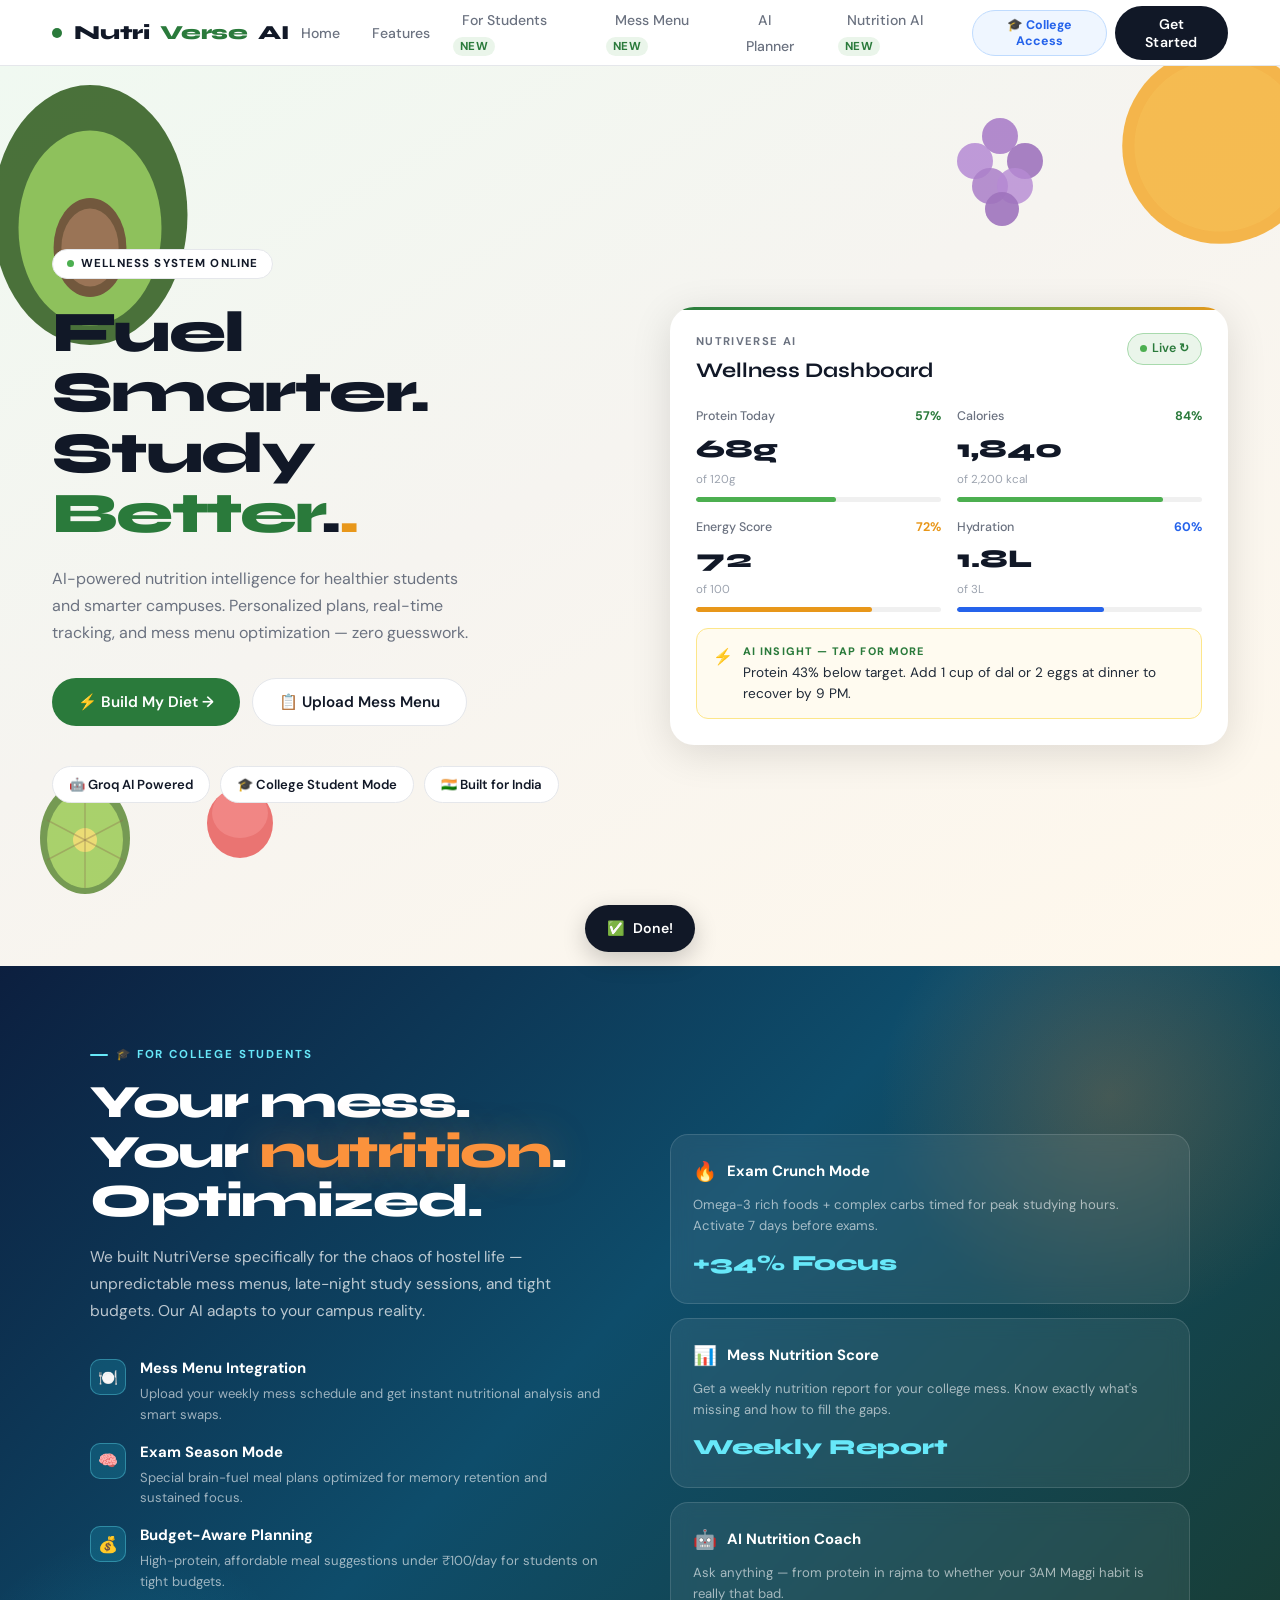
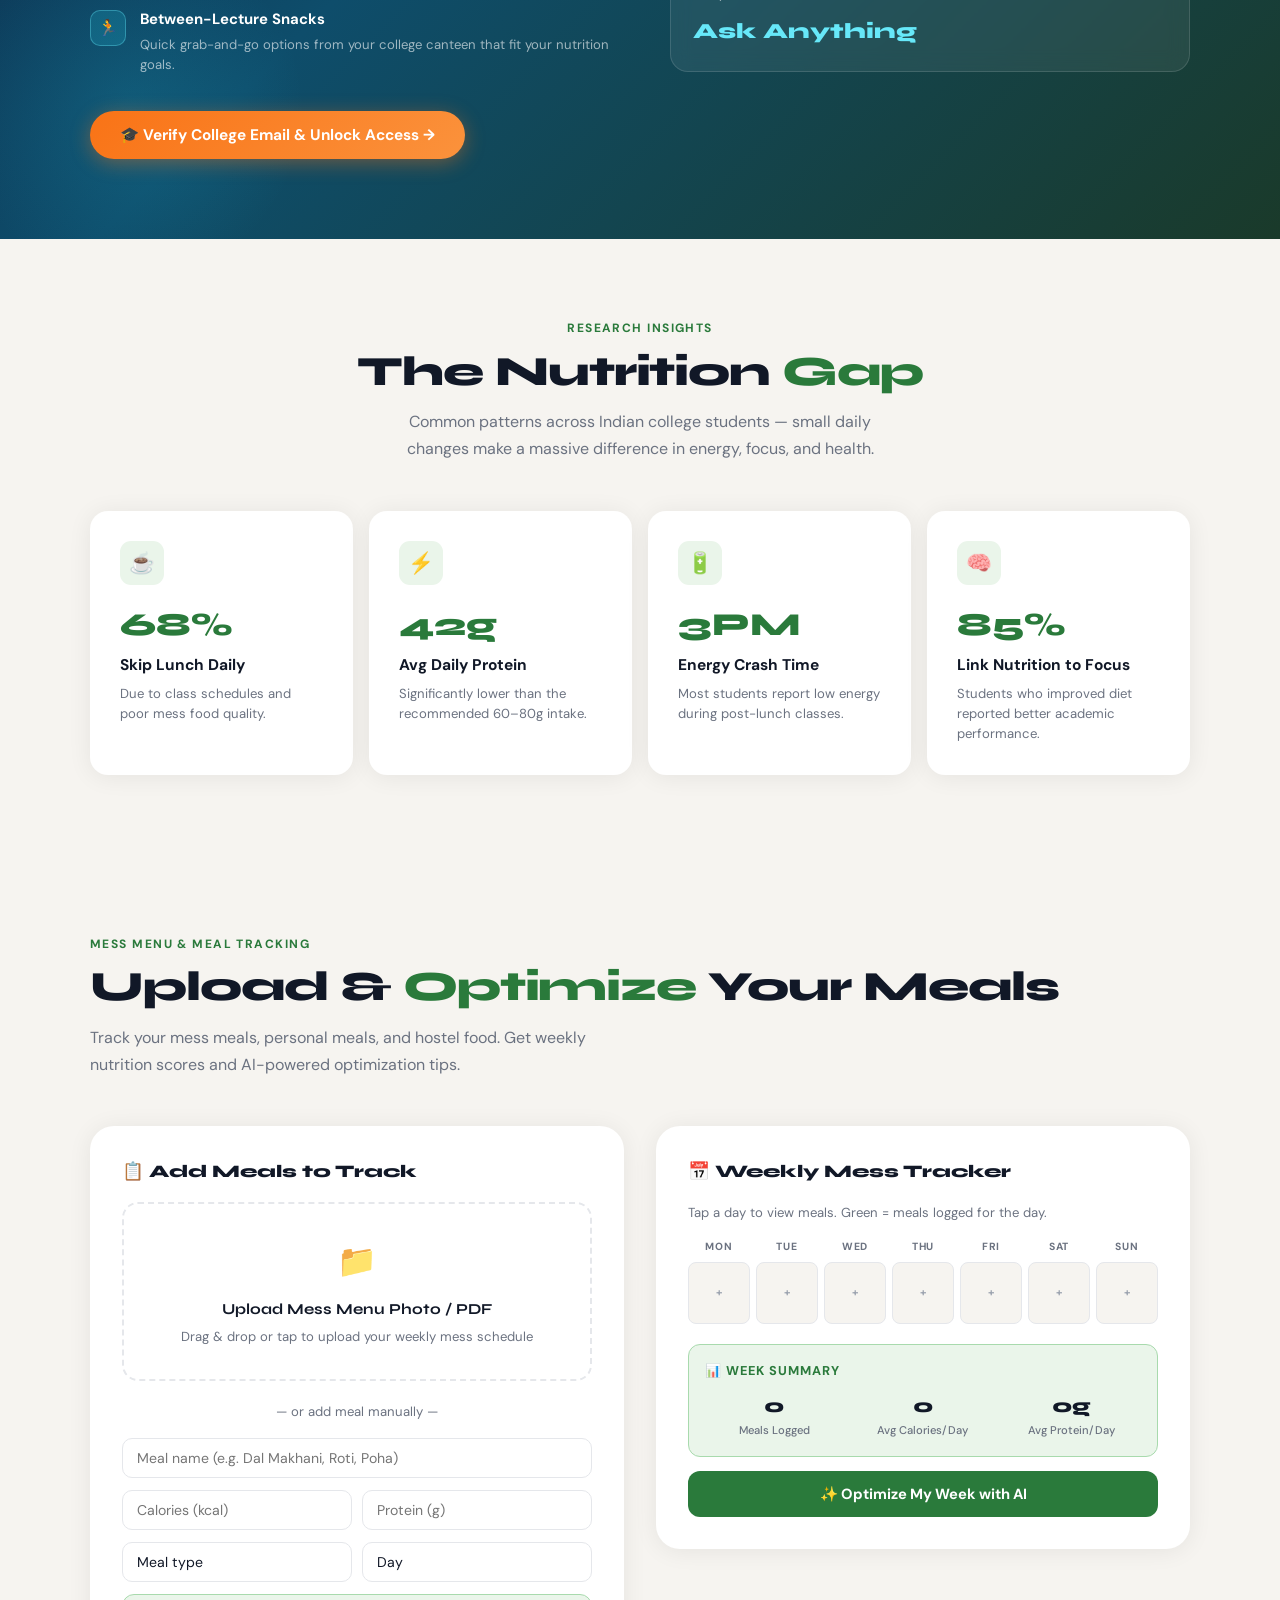
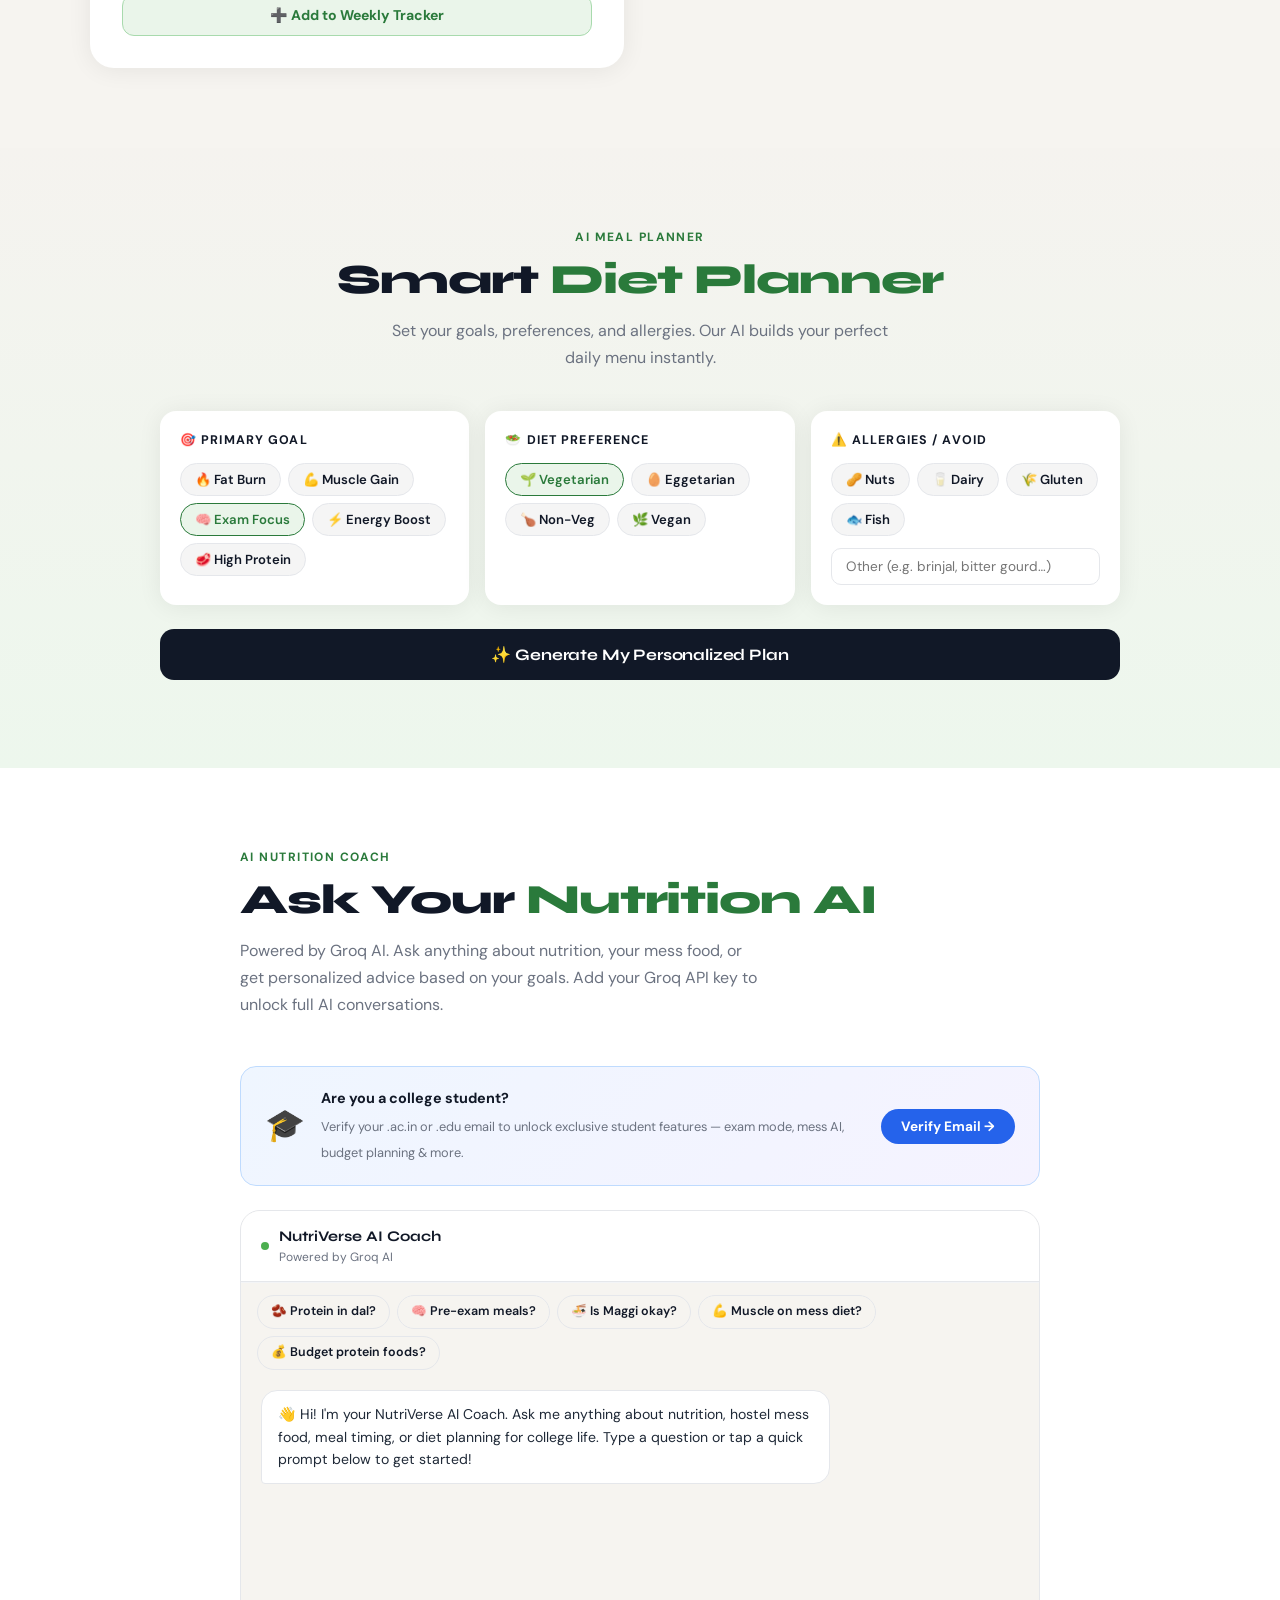
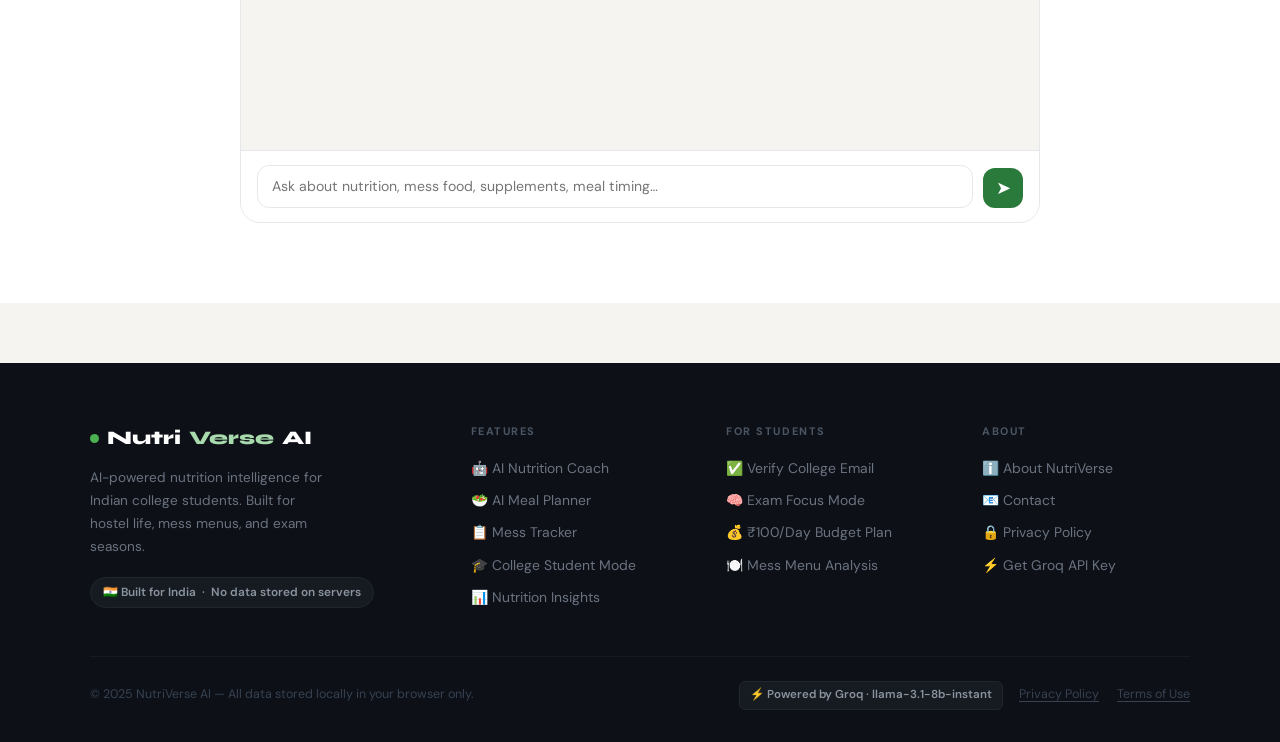
==== nutriverse-ai-v5.html @ eefb6a34 "NutriVerse AI — initial release (API key removed, use admin panel)" ====
<!DOCTYPE html>
<html lang="en">
<head>
<meta charset="UTF-8">
<meta name="viewport" content="width=device-width, initial-scale=1.0">
<title>NutriVerse AI — Fuel Smarter. Study Better.</title>
<link href="https://fonts.googleapis.com/css2?family=Syne:wght@400;500;600;700;800&family=DM+Sans:wght@300;400;500;600&display=swap" rel="stylesheet">
<style>
*,*::before,*::after{box-sizing:border-box;margin:0;padding:0}
:root{
  --green:#2A7A3B;--green-l:#4CAF50;--green-xl:#A8DAAD;--green-bg:#EAF5EA;
  --amber:#E8971A;--amber-bg:#FEF3DC;
  --blue:#2563EB;--blue-bg:#EFF6FF;
  --dark:#111827;--text:#1F2937;--muted:#6B7280;--muted-l:#9CA3AF;
  --bg:#F6F4F0;--white:#FFFFFF;--border:#E5E7EB;--border-l:#F3F4F6;
  --card:#FFFFFF;--radius:18px;--radius-sm:10px;
  --font:'Syne',sans-serif;--body:'DM Sans',sans-serif;
  --shadow:0 2px 24px rgba(0,0,0,0.07);--shadow-lg:0 8px 40px rgba(0,0,0,0.12);
}
html{scroll-behavior:smooth}
body{font-family:var(--body);background:var(--bg);color:var(--text);overflow-x:hidden;line-height:1.6}

/* ═══════════════ NAV ═══════════════ */
nav{
  position:sticky;top:0;z-index:200;
  background:rgba(255,255,255,0.96);backdrop-filter:blur(16px);
  border-bottom:1px solid var(--border);
  display:flex;align-items:center;justify-content:space-between;
  padding:0 52px;height:66px;
}
.nav-logo{display:flex;align-items:center;gap:10px;font-family:var(--font);font-size:1.25rem;font-weight:800;color:var(--dark);text-decoration:none;cursor:pointer;letter-spacing:-0.01em}
.nav-logo-dot{width:10px;height:10px;background:var(--green);border-radius:50%;display:inline-block;margin-right:2px}
.nav-logo span{color:var(--green)}
.nav-links{display:flex;gap:8px;list-style:none;align-items:center}
.nav-links a{text-decoration:none;color:var(--muted);font-size:0.88rem;font-weight:500;transition:color .2s;cursor:pointer;padding:6px 12px;border-radius:50px}
.nav-links a:hover{color:var(--dark);background:var(--bg)}
.nav-badge{background:var(--green-bg);color:var(--green);font-size:0.72rem;font-weight:700;padding:2px 7px;border-radius:50px;letter-spacing:0.04em;margin-left:3px;vertical-align:middle}
.btn-nav{background:var(--dark);color:#fff;border:none;padding:9px 20px;border-radius:50px;font-size:0.88rem;font-weight:600;cursor:pointer;transition:all .2s;font-family:var(--body);letter-spacing:0.01em}
.btn-nav:hover{background:var(--green);transform:translateY(-1px)}
.nav-api-badge{background:#FEF3DC;color:#92400E;font-size:0.72rem;font-weight:700;padding:4px 10px;border-radius:50px;border:1px solid #FCD34D;cursor:pointer;transition:all .2s}
.nav-api-badge:hover{background:#FCD34D}

/* ═══════════════ HERO ═══════════════ */
.hero{
  min-height:100vh;
  background:linear-gradient(150deg,#F0F9F1 0%,#F6F4F0 45%,#FFF8EC 100%);
  display:flex;align-items:center;
  position:relative;overflow:hidden;padding:100px 52px 80px;
}
.hero-fruits{position:absolute;inset:0;pointer-events:none;overflow:hidden}
.fruit{position:absolute}
.f-avo{top:-20px;left:-40px;width:260px;opacity:.85}
.f-orange{top:-30px;right:-50px;width:220px;opacity:.8}
.f-kiwi{bottom:60px;left:30px;width:110px;opacity:.75}
.f-grape{top:40px;right:220px;width:120px;opacity:.7}
.f-banana{bottom:40px;right:30px;width:100px;opacity:.65}
.f-straw{bottom:100px;left:200px;width:80px;opacity:.7}

.hero-content{display:grid;grid-template-columns:1fr 1fr;gap:60px;align-items:center;max-width:1200px;margin:0 auto;width:100%;z-index:2;position:relative}
.hero-left{}
.status-pill{display:inline-flex;align-items:center;gap:7px;background:white;border:1px solid var(--border);border-radius:50px;padding:5px 14px;font-size:0.72rem;font-weight:700;letter-spacing:0.1em;text-transform:uppercase;color:var(--dark);margin-bottom:24px}
.status-dot{width:7px;height:7px;border-radius:50%;background:var(--green-l);animation:pulse 2s infinite}
@keyframes pulse{0%,100%{opacity:1}50%{opacity:.35}}
.hero h1{font-family:var(--font);font-size:3.6rem;font-weight:800;line-height:1.05;letter-spacing:-0.03em;margin-bottom:20px;color:var(--dark)}
.hero h1 em{font-style:normal;color:var(--green)}
.hero h1 .amber-text{color:var(--amber)}
.hero-desc{color:var(--muted);font-size:1rem;line-height:1.7;max-width:420px;margin-bottom:32px}
.hero-btns{display:flex;gap:12px;flex-wrap:wrap;margin-bottom:40px}
.btn-primary{background:var(--green);color:white;border:none;padding:13px 26px;border-radius:50px;font-size:0.95rem;font-weight:600;cursor:pointer;display:flex;align-items:center;gap:8px;transition:all .2s;font-family:var(--body)}
.btn-primary:hover{background:#23693100 00;background:var(--green-l);transform:translateY(-2px);box-shadow:0 6px 20px rgba(42,122,59,.28)}
.btn-secondary{background:white;color:var(--dark);border:1.5px solid var(--border);padding:13px 26px;border-radius:50px;font-size:0.95rem;font-weight:600;cursor:pointer;transition:all .2s;font-family:var(--body)}
.btn-secondary:hover{border-color:var(--dark);transform:translateY(-2px)}
.hero-stats{display:flex;gap:10px;flex-wrap:wrap}
.h-stat{background:white;border:1px solid var(--border);border-radius:50px;padding:7px 16px;font-size:0.82rem;font-weight:600;color:var(--dark)}

/* ═══════════════ HERO DASHBOARD CARD ═══════════════ */
.hero-right{}
.hero-card{background:white;border-radius:24px;padding:26px;box-shadow:var(--shadow-lg);position:relative;overflow:hidden}
.hero-card::before{content:'';position:absolute;top:0;left:0;right:0;height:3px;background:linear-gradient(90deg,var(--green),var(--green-l),var(--amber))}
.hc-top{display:flex;justify-content:space-between;align-items:flex-start;margin-bottom:20px}
.hc-label{font-size:0.7rem;font-weight:700;text-transform:uppercase;letter-spacing:.12em;color:var(--muted);margin-bottom:3px}
.hc-title{font-family:var(--font);font-size:1.3rem;font-weight:700;color:var(--dark)}
.live-chip{display:flex;align-items:center;gap:5px;font-size:0.78rem;font-weight:600;color:var(--green);background:var(--green-bg);padding:5px 12px;border-radius:50px;cursor:pointer;border:1px solid var(--green-xl);transition:all .2s}
.live-chip:hover{background:var(--green);color:white}
.live-dot2{width:7px;height:7px;border-radius:50%;background:var(--green-l);animation:pulse 2s infinite}
.hc-metrics{display:grid;grid-template-columns:1fr 1fr;gap:16px;margin-bottom:16px}
.hc-metric{}
.hc-m-top{display:flex;justify-content:space-between;margin-bottom:2px}
.hc-m-label{font-size:0.78rem;color:var(--muted);font-weight:500}
.hc-m-pct{font-size:0.78rem;font-weight:700}
.pct-green{color:var(--green)}
.pct-amber{color:var(--amber)}
.pct-blue{color:var(--blue)}
.hc-m-val{font-family:var(--font);font-size:1.6rem;font-weight:800;color:var(--dark);margin-bottom:1px}
.hc-m-sub{font-size:0.72rem;color:var(--muted-l);margin-bottom:7px}
.prog{height:5px;background:#F0F0F0;border-radius:10px;overflow:hidden}
.prog-fill{height:100%;border-radius:10px;transition:width .6s ease}
.pg{background:var(--green-l)}
.pa{background:var(--amber)}
.pb{background:var(--blue)}
.ai-insight-mini{background:#FFFBF0;border:1px solid #FDE68A;border-radius:12px;padding:14px 16px;display:flex;gap:10px;align-items:flex-start;cursor:pointer;transition:all .2s}
.ai-insight-mini:hover{background:#FEF3C7;transform:translateY(-1px)}
.ai-icon{font-size:1rem;margin-top:1px}
.ai-tag{font-size:0.68rem;font-weight:800;text-transform:uppercase;letter-spacing:.1em;color:var(--green);margin-bottom:3px}
.ai-text{font-size:0.85rem;color:var(--text);line-height:1.5}

/* ═══════════════ SECTION BASE ═══════════════ */
.section{padding:80px 52px}
.sec-label{font-size:0.75rem;font-weight:700;text-transform:uppercase;letter-spacing:.12em;color:var(--green);margin-bottom:10px}
.sec-title{font-family:var(--font);font-size:2.6rem;font-weight:800;color:var(--dark);letter-spacing:-0.025em;line-height:1.1;margin-bottom:14px}
.sec-title .accent{color:var(--green)}
.sec-sub{font-size:1rem;color:var(--muted);max-width:520px;line-height:1.7}
.sec-header{margin-bottom:48px}
.card{background:var(--card);border-radius:var(--radius);box-shadow:var(--shadow);border:1px solid var(--border-l)}

/* ═══════════════ COLLEGE STUDENTS SECTION — Energetic Student Palette ═══════════════ */
/* Psychology: 18-22yr olds → warm energy, forward motion, optimism, not corporate */
.campus-section{
  background:linear-gradient(135deg,#0C1F3F 0%,#0E4D6B 45%,#1A3A2A 100%);
  padding:80px 52px;color:white;position:relative;overflow:hidden
}
/* Warm orange energy glow top-right — feels alive, not like a bank */
.campus-section::before{
  content:'';position:absolute;top:-120px;right:-80px;
  width:500px;height:500px;
  background:radial-gradient(circle,rgba(251,146,60,.22) 0%,transparent 65%);
  pointer-events:none;z-index:1
}
/* Teal accent glow bottom-left */
.campus-section::after{
  content:'';position:absolute;bottom:-60px;left:-60px;
  width:380px;height:380px;
  background:radial-gradient(circle,rgba(34,211,238,.14) 0%,transparent 65%);
  pointer-events:none;z-index:1
}
.campus-inner{max-width:1100px;margin:0 auto;display:grid;grid-template-columns:1fr 1fr;gap:60px;align-items:center;position:relative;z-index:2}
.campus-label{font-size:0.72rem;font-weight:700;text-transform:uppercase;letter-spacing:.16em;color:#67E8F9;margin-bottom:14px;display:flex;align-items:center;gap:8px}
.campus-label::before{content:'';display:inline-block;width:18px;height:2px;background:#67E8F9;border-radius:2px}
.campus-title{font-family:var(--font);font-size:2.9rem;font-weight:800;line-height:1.06;letter-spacing:-0.03em;margin-bottom:18px;color:white}
/* Orange highlight — warm energy, ambition */
.campus-title .g{color:#FB923C;text-shadow:0 0 40px rgba(251,146,60,.35)}
.campus-desc{color:rgba(255,255,255,.72);font-size:0.97rem;line-height:1.75;margin-bottom:32px;max-width:480px}
.campus-features{display:flex;flex-direction:column;gap:16px;margin-bottom:36px}
.campus-feat{display:flex;align-items:flex-start;gap:14px}
/* Feature icons: teal-tinted, feels tech-forward not corporate */
.feat-icon{
  width:36px;height:36px;
  background:rgba(34,211,238,.18);
  border:1px solid rgba(103,232,249,.35);
  border-radius:10px;display:flex;align-items:center;justify-content:center;
  font-size:1rem;flex-shrink:0;margin-top:2px
}
.feat-text h4{font-size:0.93rem;font-weight:700;color:white;margin-bottom:3px}
.feat-text p{font-size:0.82rem;color:rgba(255,255,255,.6);line-height:1.55}
/* CTA — orange, energetic, stands out strongly from the dark bg */
.campus-cta{
  background:linear-gradient(135deg,#F97316,#FB923C);
  color:white;border:none;padding:14px 30px;border-radius:50px;
  font-size:0.96rem;font-weight:700;cursor:pointer;font-family:var(--body);
  transition:all .25s;display:inline-flex;align-items:center;gap:9px;
  box-shadow:0 4px 20px rgba(249,115,22,.4)
}
.campus-cta:hover{transform:translateY(-3px);box-shadow:0 8px 28px rgba(249,115,22,.55)}
/* Cards: glassmorphism with a teal shimmer on hover */
.campus-cards-grid{display:flex;flex-direction:column;gap:14px}
.campus-mini-card{
  background:rgba(255,255,255,.07);
  border:1px solid rgba(255,255,255,.13);
  border-radius:18px;padding:22px;transition:all .28s;cursor:pointer;
  backdrop-filter:blur(10px)
}
.campus-mini-card:hover{
  background:rgba(34,211,238,.12);
  border-color:rgba(103,232,249,.45);
  transform:translateX(6px);
  box-shadow:0 4px 24px rgba(34,211,238,.12)
}
.cmc-top{display:flex;align-items:center;gap:10px;margin-bottom:8px}
.cmc-ico{font-size:1.2rem}
.cmc-title{font-size:0.93rem;font-weight:700;color:white}
.cmc-desc{font-size:0.82rem;color:rgba(255,255,255,.6);line-height:1.55}
/* Stat: teal accent — forward energy */
.cmc-stat{font-size:1.35rem;font-weight:800;font-family:var(--font);color:#67E8F9;margin-top:10px}

/* ═══════════════ MESS UPLOAD SECTION ═══════════════ */
.mess-section{background:var(--bg);padding:80px 52px}
.mess-inner{max-width:1100px;margin:0 auto}
.mess-grid{display:grid;grid-template-columns:1fr 1fr;gap:32px;align-items:start}
.mess-upload-card{background:white;border-radius:24px;padding:32px;box-shadow:var(--shadow)}
.mess-weekly-card{background:white;border-radius:24px;padding:32px;box-shadow:var(--shadow)}
.upload-zone{border:2px dashed var(--border);border-radius:16px;padding:32px 20px;text-align:center;cursor:pointer;transition:all .25s;position:relative;margin-bottom:20px}
.upload-zone:hover{border-color:var(--green);background:var(--green-bg)}
.upload-zone.drag-over{border-color:var(--green);background:var(--green-bg);transform:scale(1.01)}
.upload-icon{font-size:2rem;margin-bottom:10px}
.upload-title{font-size:0.95rem;font-weight:700;color:var(--dark);margin-bottom:4px;font-family:var(--font)}
.upload-desc{font-size:0.82rem;color:var(--muted)}
.upload-input{position:absolute;inset:0;opacity:0;cursor:pointer;width:100%;height:100%}
.meal-form{display:flex;flex-direction:column;gap:12px}
.mf-row{display:grid;grid-template-columns:1fr 1fr;gap:10px}
.mf-input{border:1.5px solid var(--border);border-radius:10px;padding:10px 14px;font-size:0.88rem;font-family:var(--body);color:var(--dark);outline:none;transition:border .2s;background:white;width:100%}
.mf-input:focus{border-color:var(--green)}
.mf-select{appearance:none;border:1.5px solid var(--border);border-radius:10px;padding:10px 14px;font-size:0.88rem;font-family:var(--body);color:var(--dark);outline:none;transition:border .2s;background:white;width:100%;cursor:pointer}
.mf-select:focus{border-color:var(--green)}
.btn-add-meal{background:var(--green-bg);color:var(--green);border:1.5px solid var(--green-xl);padding:11px;border-radius:12px;font-size:0.88rem;font-weight:700;cursor:pointer;font-family:var(--body);width:100%;transition:all .2s}
.btn-add-meal:hover{background:var(--green);color:white}
.saved-meals{margin-top:0}
.sm-title{font-size:0.82rem;font-weight:700;text-transform:uppercase;letter-spacing:.09em;color:var(--muted);margin-bottom:12px;display:flex;justify-content:space-between;align-items:center}
.sm-clear{font-size:0.75rem;font-weight:600;color:var(--muted);cursor:pointer;text-transform:none;letter-spacing:0}
.sm-clear:hover{color:var(--dark)}
.meal-item{display:flex;align-items:center;justify-content:space-between;padding:10px 14px;background:var(--bg);border-radius:10px;margin-bottom:8px;border:1px solid var(--border-l)}
.mi-left{}
.mi-name{font-size:0.88rem;font-weight:600;color:var(--dark)}
.mi-meta{font-size:0.75rem;color:var(--muted)}
.mi-right{display:flex;align-items:center;gap:10px}
.mi-cal{font-size:0.88rem;font-weight:700;color:var(--green)}
.mi-del{background:none;border:none;cursor:pointer;font-size:0.85rem;color:var(--muted-l);padding:2px;transition:color .2s}
.mi-del:hover{color:#EF4444}
.weekly-grid{display:grid;grid-template-columns:repeat(7,1fr);gap:6px;margin-top:16px}
.day-col{text-align:center}
.day-label{font-size:0.65rem;font-weight:700;text-transform:uppercase;letter-spacing:.07em;color:var(--muted);margin-bottom:6px}
.day-dot{width:100%;aspect-ratio:1;border-radius:8px;display:flex;align-items:center;justify-content:center;font-size:0.7rem;font-weight:700;cursor:pointer;transition:all .2s;border:1.5px solid var(--border)}
.day-dot.has-meal{background:var(--green-bg);border-color:var(--green-xl);color:var(--green)}
.day-dot.empty{background:var(--bg);color:var(--muted-l)}
.day-dot:hover{border-color:var(--green);transform:scale(1.08)}
.week-summary{margin-top:20px;background:var(--green-bg);border:1px solid var(--green-xl);border-radius:12px;padding:16px}
.ws-title{font-size:0.8rem;font-weight:700;color:var(--green);margin-bottom:10px;text-transform:uppercase;letter-spacing:.08em}
.ws-stats{display:grid;grid-template-columns:repeat(3,1fr);gap:10px;text-align:center}
.ws-stat-val{font-family:var(--font);font-size:1.2rem;font-weight:800;color:var(--dark)}
.ws-stat-label{font-size:0.7rem;color:var(--muted);font-weight:500}
.btn-optimize{width:100%;background:var(--green);color:white;border:none;padding:13px;border-radius:12px;font-size:0.92rem;font-weight:700;cursor:pointer;font-family:var(--body);margin-top:14px;transition:all .2s;display:flex;align-items:center;justify-content:center;gap:8px}
.btn-optimize:hover{background:var(--green-l);transform:translateY(-2px)}

/* ═══════════════ MEAL PLANNER ═══════════════ */
.planner-section{background:linear-gradient(180deg,#F5F3EF 0%,#EDF7ED 100%);padding:80px 52px}
.planner-inner{max-width:960px;margin:0 auto}
.pref-grid{display:grid;grid-template-columns:1fr 1fr 1fr;gap:16px;margin-bottom:24px}
.pref-card{background:white;border-radius:16px;padding:20px;box-shadow:var(--shadow)}
.pref-label{font-size:0.78rem;font-weight:700;text-transform:uppercase;letter-spacing:.09em;color:var(--dark);margin-bottom:12px;display:flex;align-items:center;gap:6px}
.chips{display:flex;flex-wrap:wrap;gap:7px}
.chip{background:#F5F5F5;border:1.5px solid var(--border);border-radius:50px;padding:7px 14px;font-size:0.82rem;font-weight:600;color:var(--dark);cursor:pointer;transition:all .2s;font-family:var(--body)}
.chip:hover{border-color:var(--green);color:var(--green)}
.chip.on{background:var(--green-bg);border-color:var(--green);color:var(--green)}
.allergy-input{border:1.5px solid var(--border);border-radius:10px;padding:9px 14px;font-size:0.85rem;font-family:var(--body);color:var(--dark);outline:none;transition:border .2s;background:white;width:100%;margin-top:4px}
.allergy-input:focus{border-color:var(--green)}
.btn-gen{width:100%;background:var(--dark);color:white;border:none;padding:16px;border-radius:14px;font-size:1rem;font-weight:700;cursor:pointer;font-family:var(--font);transition:all .2s;margin:8px 0;display:flex;align-items:center;justify-content:center;gap:10px;letter-spacing:-0.01em}
.btn-gen:hover{background:var(--green);transform:translateY(-2px);box-shadow:0 8px 24px rgba(42,122,59,.28)}
.btn-gen:disabled{background:#ccc;cursor:not-allowed;transform:none;box-shadow:none}
.spinner{width:18px;height:18px;border:2px solid rgba(255,255,255,.4);border-top-color:white;border-radius:50%;animation:spin .7s linear infinite;display:none}
.btn-gen.loading .spinner{display:inline-block}
.btn-gen.loading .btn-text{display:none}
@keyframes spin{to{transform:rotate(360deg)}}
.daily-plan{background:white;border-radius:24px;padding:32px;box-shadow:var(--shadow);max-width:960px;margin:0 auto;display:none}
.daily-plan.visible{display:block;animation:fadeUp .4s ease}
@keyframes fadeUp{from{opacity:0;transform:translateY(14px)}to{opacity:1;transform:translateY(0)}}
.plan-head{display:flex;justify-content:space-between;align-items:flex-start;margin-bottom:24px;flex-wrap:wrap;gap:12px}
.plan-title{font-family:var(--font);font-size:1.4rem;font-weight:800;color:var(--dark)}
.plan-ready-tag{font-size:0.7rem;font-weight:700;text-transform:uppercase;letter-spacing:.1em;color:var(--green);margin-bottom:4px}
.plan-cals{text-align:right}
.plan-cal-num{font-family:var(--font);font-size:2rem;font-weight:900;color:var(--dark)}
.plan-cal-label{font-size:0.72rem;color:var(--muted);font-weight:600;text-transform:uppercase;letter-spacing:.06em}
.meal-row{display:flex;align-items:center;justify-content:space-between;padding:16px 0;border-top:1px solid #F3F4F6}
.meal-tag-pill{font-size:0.7rem;font-weight:700;text-transform:uppercase;letter-spacing:.08em;color:white;background:var(--green);padding:2px 9px;border-radius:50px;margin-bottom:5px;display:inline-block}
.meal-name{font-size:0.97rem;font-weight:700;color:var(--dark);border-left:3px solid var(--green);padding-left:10px}
.meal-macros{display:flex;gap:16px;text-align:right}
.mac-val{font-size:1rem;font-weight:800;color:var(--green);font-family:var(--font)}
.mac-label{font-size:0.68rem;font-weight:600;color:var(--muted);text-transform:uppercase;letter-spacing:.06em}
.plan-total-row{display:flex;gap:8px;align-items:baseline;padding:16px 0 0;border-top:2px solid #F3F4F6;margin-top:4px}
.pt-val{font-family:var(--font);font-size:2.2rem;font-weight:900;color:var(--green)}
.pt-label{font-size:0.88rem;color:var(--muted);font-weight:600}
.plan-acts{display:flex;gap:10px;margin-top:16px}
.btn-save{flex:1;background:var(--green-bg);color:var(--green);border:1.5px solid var(--green-xl);padding:11px;border-radius:12px;font-size:0.88rem;font-weight:700;cursor:pointer;font-family:var(--body);transition:all .2s}
.btn-save:hover{background:var(--green);color:white}
.btn-share{flex:1;background:#F5F5F5;color:var(--dark);border:1.5px solid var(--border);padding:11px;border-radius:12px;font-size:0.88rem;font-weight:700;cursor:pointer;font-family:var(--body);transition:all .2s}
.btn-share:hover{background:var(--dark);color:white}

/* ═══════════════ AI CHAT ═══════════════ */
.ai-section{background:white;padding:80px 52px}
.ai-inner{max-width:800px;margin:0 auto}
.api-key-bar{background:var(--amber-bg);border:1.5px solid #FCD34D;border-radius:14px;padding:16px 20px;margin-bottom:24px;display:flex;align-items:center;gap:12px;flex-wrap:wrap}
.api-key-ico{font-size:1.2rem;flex-shrink:0}
.api-key-text{flex:1;min-width:160px}
.api-key-text strong{font-size:0.88rem;font-weight:700;color:var(--dark);display:block;margin-bottom:2px}
.api-key-text span{font-size:0.78rem;color:var(--muted)}
.api-key-input-wrap{display:flex;gap:8px;flex:1;min-width:200px}
.chat-container{background:var(--bg);border:1.5px solid var(--border);border-radius:20px;overflow:hidden}
.chat-header{background:white;border-bottom:1px solid var(--border);padding:14px 20px;display:flex;align-items:center;gap:10px}
.chat-header-dot{width:8px;height:8px;border-radius:50%;background:var(--green-l);animation:pulse 2s infinite}
.chat-header-title{font-family:var(--font);font-size:0.92rem;font-weight:700;color:var(--dark)}
.chat-header-sub{font-size:0.75rem;color:var(--muted)}
.chat-msgs{height:380px;overflow-y:auto;padding:20px;display:flex;flex-direction:column;gap:14px;scroll-behavior:smooth}
.msg{max-width:75%;animation:msgIn .25s ease}
@keyframes msgIn{from{opacity:0;transform:translateY(8px)}to{opacity:1;transform:translateY(0)}}
.msg-user{align-self:flex-end}
.msg-ai{align-self:flex-start}
.msg-bubble{padding:12px 16px;border-radius:16px;font-size:0.88rem;line-height:1.6}
.msg-user .msg-bubble{background:var(--dark);color:white;border-bottom-right-radius:4px}
.msg-ai .msg-bubble{background:white;color:var(--text);border:1px solid var(--border);border-bottom-left-radius:4px}
.msg-ai .msg-bubble.typing{color:var(--muted)}
.typing-dots span{display:inline-block;width:6px;height:6px;background:var(--muted-l);border-radius:50%;margin:0 2px;animation:bounce 1.2s infinite}
.typing-dots span:nth-child(2){animation-delay:.2s}
.typing-dots span:nth-child(3){animation-delay:.4s}
@keyframes bounce{0%,80%,100%{transform:translateY(0)}40%{transform:translateY(-6px)}}
.chat-input-bar{background:white;border-top:1px solid var(--border);padding:14px 16px;display:flex;gap:10px;align-items:flex-end}
.chat-input{flex:1;border:1.5px solid var(--border);border-radius:12px;padding:10px 14px;font-size:0.88rem;font-family:var(--body);color:var(--dark);outline:none;resize:none;transition:border .2s;line-height:1.5;max-height:120px}
.chat-input:focus{border-color:var(--green)}
.btn-send{background:var(--green);color:white;border:none;width:40px;height:40px;border-radius:12px;cursor:pointer;display:flex;align-items:center;justify-content:center;font-size:1.1rem;transition:all .2s;flex-shrink:0}
.btn-send:hover{background:var(--green-l);transform:scale(1.05)}
.btn-send:disabled{background:var(--muted-l);cursor:not-allowed;transform:none}
.quick-prompts{display:flex;flex-wrap:wrap;gap:7px;padding:12px 16px 0;border-top:1px solid var(--border-l)}
.qp{background:var(--bg);border:1px solid var(--border);border-radius:50px;padding:6px 13px;font-size:0.78rem;font-weight:600;color:var(--dark);cursor:pointer;transition:all .2s;white-space:nowrap}
.qp:hover{border-color:var(--green);color:var(--green);background:var(--green-bg)}
.no-key-msg{text-align:center;padding:40px 20px;color:var(--muted);font-size:0.88rem}
.no-key-msg strong{display:block;font-size:1rem;color:var(--dark);margin-bottom:6px;font-family:var(--font)}

/* ═══════════════ GAP SECTION ═══════════════ */
.gap-section{background:var(--bg);padding:80px 52px}
.gap-grid{display:grid;grid-template-columns:repeat(4,1fr);gap:16px;max-width:1100px;margin:48px auto 0}
.gap-card{background:white;border-radius:var(--radius);padding:28px;box-shadow:var(--shadow);cursor:pointer;transition:all .25s;border:2px solid transparent}
.gap-card:hover{transform:translateY(-4px);box-shadow:var(--shadow-lg);border-color:var(--green)}
.gap-ico{width:44px;height:44px;background:var(--green-bg);border-radius:11px;display:flex;align-items:center;justify-content:center;margin-bottom:14px;font-size:1.3rem}
.gap-pct{font-family:var(--font);font-size:2rem;font-weight:900;color:var(--green);margin-bottom:3px}
.gap-card h3{font-size:0.97rem;font-weight:700;color:var(--dark);margin-bottom:6px}
.gap-card p{font-size:0.82rem;color:var(--muted);line-height:1.55}

/* ═══════════════ TOAST ═══════════════ */
.toast{position:fixed;bottom:28px;left:50%;transform:translateX(-50%) translateY(80px);background:var(--dark);color:white;padding:12px 22px;border-radius:50px;font-size:0.88rem;font-weight:600;z-index:9999;transition:transform .3s ease;display:flex;align-items:center;gap:8px;white-space:nowrap;box-shadow:0 8px 24px rgba(0,0,0,.2)}
.toast.show{transform:translateX(-50%) translateY(0)}

/* ═══════════════ MODAL ═══════════════ */
.modal-overlay{position:fixed;inset:0;background:rgba(0,0,0,.5);backdrop-filter:blur(4px);z-index:1000;display:none;align-items:center;justify-content:center;padding:20px}
.modal-overlay.open{display:flex;animation:fadeIn .2s ease}
.modal{background:white;border-radius:24px;padding:36px;max-width:480px;width:100%;box-shadow:0 20px 60px rgba(0,0,0,.2);position:relative;animation:slideUp .3s ease}
@keyframes slideUp{from{opacity:0;transform:translateY(24px)}to{opacity:1;transform:translateY(0)}}
@keyframes fadeIn{from{opacity:0}to{opacity:1}}
.modal-close{position:absolute;top:16px;right:16px;background:#F5F5F5;border:none;width:32px;height:32px;border-radius:50%;font-size:1rem;cursor:pointer;display:flex;align-items:center;justify-content:center;transition:background .2s}
.modal-close:hover{background:#E0E0E0}
.modal-icon{font-size:2.2rem;margin-bottom:14px}
.modal h3{font-family:var(--font);font-size:1.3rem;font-weight:800;color:var(--dark);margin-bottom:8px}
.modal p{font-size:0.92rem;color:var(--muted);line-height:1.6;margin-bottom:18px}
.modal-btns{display:flex;gap:10px}
.mbtn-p{flex:1;background:var(--green);color:white;border:none;padding:12px;border-radius:12px;font-size:0.92rem;font-weight:700;cursor:pointer;font-family:var(--body);transition:all .2s}
.mbtn-p:hover{background:var(--green-l)}
.mbtn-s{flex:1;background:#F5F5F5;color:var(--dark);border:none;padding:12px;border-radius:12px;font-size:0.92rem;font-weight:600;cursor:pointer;font-family:var(--body);transition:all .2s}
.mbtn-s:hover{background:#E5E5E5}

/* ═══════════════ STUDENT BADGE (NAV) ═══════════════ */
.nav-student-btn{background:var(--blue-bg);color:var(--blue);border:1.5px solid #BFDBFE;font-size:0.78rem;font-weight:700;padding:6px 14px;border-radius:50px;cursor:pointer;transition:all .2s;font-family:var(--body);display:flex;align-items:center;gap:5px}
.nav-student-btn:hover{background:var(--blue);color:white;border-color:var(--blue)}
.nav-student-verified{background:#D1FAE5;color:#065F46;border:1.5px solid #6EE7B7;font-size:0.78rem;font-weight:700;padding:6px 14px;border-radius:50px;font-family:var(--body);display:none;align-items:center;gap:5px}

/* ═══════════════ COLLEGE VERIFY MODAL ═══════════════ */
.overlay{position:fixed;inset:0;background:rgba(0,0,0,.55);backdrop-filter:blur(5px);z-index:2000;display:none;align-items:center;justify-content:center;padding:20px}
.overlay.open{display:flex;animation:fadeIn .2s ease}
.verify-modal{background:white;border-radius:28px;padding:40px 36px 32px;max-width:430px;width:100%;box-shadow:0 24px 80px rgba(0,0,0,.22);position:relative;animation:slideUp .3s ease}
.verify-modal-close{position:absolute;top:16px;right:16px;background:#F3F4F6;border:none;width:34px;height:34px;border-radius:50%;font-size:1rem;cursor:pointer;display:flex;align-items:center;justify-content:center;transition:background .2s}
.verify-modal-close:hover{background:#E5E7EB}
.vm-icon{text-align:center;font-size:2.6rem;margin-bottom:14px}
.vm-title{font-family:var(--font);font-size:1.35rem;font-weight:800;color:var(--dark);text-align:center;margin-bottom:8px;letter-spacing:-0.02em}
.vm-desc{font-size:0.88rem;color:var(--muted);text-align:center;line-height:1.65;margin-bottom:20px}
.vm-domains{display:flex;flex-wrap:wrap;gap:6px;justify-content:center;margin-bottom:20px}
.vm-domain-pill{background:var(--blue-bg);color:var(--blue);border:1px solid #BFDBFE;border-radius:50px;padding:4px 11px;font-size:0.72rem;font-weight:700;letter-spacing:.03em}
.vm-input{width:100%;border:1.5px solid var(--border);border-radius:12px;padding:12px 16px;font-size:0.9rem;font-family:var(--body);color:var(--dark);outline:none;transition:border .2s;margin-bottom:6px}
.vm-input:focus{border-color:var(--blue);box-shadow:0 0 0 3px rgba(37,99,235,.1)}
.vm-hint{font-size:0.75rem;color:var(--muted-l);text-align:center;margin-bottom:16px}
.vm-error{font-size:0.8rem;color:#EF4444;font-weight:600;text-align:center;margin-bottom:10px;display:none}
.btn-vm-primary{width:100%;background:var(--blue);color:white;border:none;padding:13px;border-radius:13px;font-size:0.95rem;font-weight:700;cursor:pointer;font-family:var(--body);transition:all .2s;margin-bottom:10px}
.btn-vm-primary:hover{background:#1D4ED8;transform:translateY(-1px)}
.vm-skip{text-align:center;font-size:0.8rem;color:var(--muted);cursor:pointer;text-decoration:underline;text-underline-offset:3px}
.vm-skip:hover{color:var(--dark)}
.vm-success-icon{font-size:2.8rem;text-align:center;margin-bottom:12px}
.vm-success-title{font-family:var(--font);font-size:1.25rem;font-weight:800;color:var(--dark);text-align:center;margin-bottom:8px}
.vm-success-desc{font-size:0.88rem;color:var(--muted);text-align:center;line-height:1.6;margin-bottom:22px}
.vm-success-email{font-weight:700;color:var(--blue)}

/* ═══════════════ STUDENT EXCLUSIVE STRIP ═══════════════ */
.student-exclusive-strip{display:none;background:linear-gradient(135deg,#EFF6FF 0%,#F0FFF4 100%);border:2px solid #A8DAAD;border-radius:20px;padding:24px 28px;margin-bottom:28px;position:relative;overflow:hidden}
.student-exclusive-strip.visible{display:block;animation:fadeUp .5s ease}
.student-exclusive-strip::before{content:'🎓 STUDENT EXCLUSIVE';position:absolute;top:14px;right:18px;font-size:0.65rem;font-weight:800;letter-spacing:.1em;color:var(--green);background:var(--green-bg);border:1px solid var(--green-xl);padding:3px 10px;border-radius:50px}
.ses-title{font-family:var(--font);font-size:1rem;font-weight:800;color:var(--dark);margin-bottom:14px}
.ses-grid{display:grid;grid-template-columns:repeat(auto-fit,minmax(175px,1fr));gap:12px}
.ses-card{background:white;border:1.5px solid var(--border-l);border-radius:14px;padding:16px 18px;cursor:pointer;transition:all .22s;position:relative}
.ses-card:hover{border-color:var(--green);transform:translateY(-2px);box-shadow:0 4px 20px rgba(42,122,59,.12)}
.ses-card-emoji{font-size:1.3rem;margin-bottom:8px}
.ses-card-title{font-size:0.87rem;font-weight:700;color:var(--dark);margin-bottom:3px}
.ses-card-desc{font-size:0.76rem;color:var(--muted);line-height:1.5}
.ses-badge{display:inline-block;background:var(--green-bg);color:var(--green);font-size:0.65rem;font-weight:800;padding:2px 8px;border-radius:50px;margin-top:6px;letter-spacing:.04em}

/* ═══════════════ COLLEGE VERIFY BANNER (in AI chat) ═══════════════ */
.college-banner{background:linear-gradient(135deg,#EFF6FF,#F5F3FF);border:1.5px solid #BFDBFE;border-radius:16px;padding:20px 24px;margin-bottom:24px;display:flex;align-items:center;gap:16px;flex-wrap:wrap}
.cb-icon{font-size:2rem;flex-shrink:0}
.cb-body{flex:1;min-width:200px}
.cb-body strong{font-size:0.9rem;font-weight:700;color:var(--dark);display:block;margin-bottom:3px}
.cb-body span{font-size:0.8rem;color:var(--muted)}
.btn-cb-verify{background:var(--blue);color:white;border:none;padding:9px 20px;border-radius:50px;font-size:0.85rem;font-weight:700;cursor:pointer;font-family:var(--body);transition:all .2s;white-space:nowrap}
.btn-cb-verify:hover{background:#1D4ED8}
.cb-verified-tag{background:#D1FAE5;color:#065F46;border:1px solid #6EE7B7;border-radius:50px;padding:6px 14px;font-size:0.82rem;font-weight:700;display:none;align-items:center;gap:5px}

/* ═══════════════ ADMIN PANEL ═══════════════ */
.admin-fab{position:fixed;bottom:32px;right:32px;width:46px;height:46px;background:#111827;border:none;border-radius:50%;display:none;align-items:center;justify-content:center;font-size:1.05rem;cursor:pointer;z-index:1500;box-shadow:0 4px 20px rgba(0,0,0,.35);transition:all .2s}
.admin-fab:hover{background:#1F2937;transform:scale(1.08)}
.admin-overlay{position:fixed;inset:0;background:rgba(0,0,0,.6);backdrop-filter:blur(6px);z-index:1600;display:none;align-items:center;justify-content:center;padding:20px}
.admin-overlay.open{display:flex;animation:fadeIn .2s ease}
.admin-panel{background:white;border-radius:28px;padding:36px;max-width:420px;width:100%;box-shadow:0 32px 80px rgba(0,0,0,.28);position:relative;animation:slideUp .3s ease}
.admin-close-btn{position:absolute;top:16px;right:16px;background:#F3F4F6;border:none;width:34px;height:34px;border-radius:50%;font-size:1rem;cursor:pointer;display:flex;align-items:center;justify-content:center;transition:background .2s}
.admin-close-btn:hover{background:#E5E7EB}
/* Login view */
.admin-login-view .al-icon{font-size:2.4rem;text-align:center;margin-bottom:14px}
.admin-login-view .al-title{font-family:var(--font);font-size:1.25rem;font-weight:800;color:var(--dark);text-align:center;margin-bottom:6px}
.admin-login-view .al-desc{font-size:0.84rem;color:var(--muted);text-align:center;line-height:1.6;margin-bottom:22px}
.admin-email-input{width:100%;border:1.5px solid var(--border);border-radius:12px;padding:11px 15px;font-size:0.9rem;font-family:var(--body);color:var(--dark);outline:none;transition:border .2s;margin-bottom:10px;text-align:center;letter-spacing:.01em}
.admin-email-input:focus{border-color:var(--dark);box-shadow:0 0 0 3px rgba(17,24,39,.08)}
.btn-admin-enter{width:100%;background:var(--dark);color:white;border:none;padding:12px;border-radius:13px;font-size:0.92rem;font-weight:700;cursor:pointer;font-family:var(--body);transition:all .2s;margin-bottom:8px}
.btn-admin-enter:hover{background:var(--green)}
.admin-login-error{font-size:0.8rem;color:#EF4444;font-weight:600;text-align:center;display:none;margin-top:4px}
/* Key view */
.admin-key-view .ak-header{display:flex;align-items:center;gap:12px;margin-bottom:24px;padding-bottom:18px;border-bottom:1px solid var(--border-l)}
.ak-icon-wrap{width:42px;height:42px;background:var(--dark);border-radius:11px;display:flex;align-items:center;justify-content:center;font-size:1.1rem;flex-shrink:0}
.ak-title{font-family:var(--font);font-size:1.1rem;font-weight:800;color:var(--dark)}
.ak-sub{font-size:0.76rem;color:var(--muted)}
.admin-key-box{background:#F9FAFB;border:1.5px solid var(--border);border-radius:14px;padding:20px;margin-bottom:14px}
.admin-key-label{font-size:0.72rem;font-weight:700;text-transform:uppercase;letter-spacing:.1em;color:var(--muted);margin-bottom:10px}
.admin-key-current{font-size:0.78rem;color:var(--muted);margin-bottom:12px;word-break:break-all;font-family:monospace;background:#F3F4F6;padding:8px 12px;border-radius:8px}
.admin-key-input{width:100%;border:1.5px solid var(--border);border-radius:10px;padding:10px 14px;font-size:0.88rem;font-family:monospace;color:var(--dark);outline:none;margin-bottom:10px;transition:border .2s;background:white}
.admin-key-input:focus{border-color:var(--dark)}
.admin-key-saved-msg{font-size:0.8rem;color:var(--green);font-weight:600;display:none;margin-bottom:8px}
.btn-save-admin-key{width:100%;background:var(--dark);color:white;border:none;padding:12px;border-radius:12px;font-size:0.9rem;font-weight:700;cursor:pointer;font-family:var(--body);transition:all .2s}
.btn-save-admin-key:hover{background:var(--green)}
.admin-logout-link{text-align:center;margin-top:14px}
.admin-logout-link button{background:none;border:none;color:var(--muted);font-size:0.8rem;cursor:pointer;text-decoration:underline;text-underline-offset:3px;font-family:var(--body)}
.admin-logout-link button:hover{color:var(--dark)}

/* ═══════════════ FOOTER ═══════════════ */
footer{background:#0D1117;color:white;padding:60px 52px 32px}
.footer-inner{max-width:1100px;margin:0 auto}
.footer-top{display:grid;grid-template-columns:1.6fr 1fr 1fr 1fr;gap:48px;margin-bottom:48px}
.footer-brand-logo{font-family:var(--font);font-size:1.2rem;font-weight:800;color:white;margin-bottom:12px;display:flex;align-items:center;gap:8px}
.footer-brand-logo .dot{width:9px;height:9px;background:#4CAF50;border-radius:50%}
.footer-brand-logo span{color:#A8DAAD}
.footer-tagline{font-size:0.85rem;color:#6B7280;line-height:1.7;max-width:240px;margin-bottom:18px}
.footer-badge{display:inline-flex;align-items:center;gap:6px;background:#161B22;border:1px solid #21262D;border-radius:50px;padding:5px 12px;font-size:0.74rem;font-weight:600;color:#8B949E}
.footer-col-title{font-size:0.68rem;font-weight:700;text-transform:uppercase;letter-spacing:.14em;color:#4B5563;margin-bottom:16px}
.footer-links{list-style:none;display:flex;flex-direction:column;gap:10px}
.footer-links li a{font-size:0.87rem;color:#6B7280;cursor:pointer;text-decoration:none;transition:color .2s;display:flex;align-items:center;gap:6px}
.footer-links li a:hover{color:#E5E7EB}
.footer-bottom{border-top:1px solid #161B22;padding-top:24px;display:flex;justify-content:space-between;align-items:center;flex-wrap:wrap;gap:12px}
.footer-copy{font-size:0.78rem;color:#374151}
.footer-legal{display:flex;gap:18px}
.footer-legal a{font-size:0.78rem;color:#374151;text-decoration:underline;text-underline-offset:3px;cursor:pointer;transition:color .2s}
.footer-legal a:hover{color:#9CA3AF}
.footer-groq-badge{display:inline-flex;align-items:center;gap:6px;background:#161B22;border:1px solid #21262D;border-radius:6px;padding:4px 10px;font-size:0.72rem;font-weight:600;color:#8B949E}
/* Footer responsive */
@media(max-width:1024px){.footer-top{grid-template-columns:1fr 1fr}}
@media(max-width:600px){.footer-top{grid-template-columns:1fr}footer{padding:48px 20px 24px}.footer-bottom{flex-direction:column;align-items:flex-start;gap:8px}}

/* ═══════════════ HAMBURGER + MOBILE MENU ═══════════════ */
.nav-hamburger{display:none;flex-direction:column;justify-content:center;gap:5px;cursor:pointer;background:none;border:none;padding:6px;width:36px;height:36px;flex-shrink:0}
.nav-hamburger span{display:block;height:2px;background:var(--dark);border-radius:2px;transition:all .3s ease;transform-origin:center}
.nav-hamburger.open span:nth-child(1){transform:translateY(7px) rotate(45deg)}
.nav-hamburger.open span:nth-child(2){opacity:0;transform:scaleX(0)}
.nav-hamburger.open span:nth-child(3){transform:translateY(-7px) rotate(-45deg)}
.mobile-menu{
  display:none;position:fixed;top:66px;left:0;right:0;
  background:rgba(255,255,255,0.98);backdrop-filter:blur(16px);
  border-bottom:1px solid var(--border);
  padding:16px 20px 24px;z-index:190;
  flex-direction:column;gap:4px;
  box-shadow:0 12px 40px rgba(0,0,0,.1)
}
.mobile-menu.open{display:flex;animation:slideDown .22s ease}
@keyframes slideDown{from{opacity:0;transform:translateY(-8px)}to{opacity:1;transform:translateY(0)}}
.mobile-menu a{
  display:flex;align-items:center;gap:10px;
  color:var(--text);font-size:0.95rem;font-weight:600;
  padding:13px 16px;border-radius:12px;cursor:pointer;
  text-decoration:none;transition:background .18s;border:none;background:none;
  font-family:var(--body);width:100%;text-align:left
}
.mobile-menu a:hover{background:var(--bg);color:var(--dark)}
.mobile-menu .mm-divider{height:1px;background:var(--border-l);margin:8px 0}
.mobile-menu .mm-college-btn{
  background:linear-gradient(135deg,#F97316,#FB923C);color:white;
  border-radius:12px;margin-top:4px;justify-content:center;
  font-size:0.9rem
}
.mobile-menu .mm-college-btn:hover{background:linear-gradient(135deg,#EA6C0A,#F97316);color:white}

/* ═══════════════ RESPONSIVE ═══════════════ */
@media(max-width:1024px){
  .hero-content{grid-template-columns:1fr;gap:40px}
  .hero-right{display:none}
  .campus-inner{grid-template-columns:1fr}
  .mess-grid{grid-template-columns:1fr}
  .pref-grid{grid-template-columns:1fr 1fr}
  .gap-grid{grid-template-columns:1fr 1fr}
}
@media(max-width:768px){
  nav{padding:0 20px}
  .nav-links{display:none}
  .nav-hamburger{display:flex}
  .section,.campus-section,.mess-section,.planner-section,.ai-section,.gap-section{padding:60px 20px}
  .hero{padding:80px 20px 60px}
  .hero h1{font-size:2.4rem}
  .pref-grid{grid-template-columns:1fr}
  .gap-grid{grid-template-columns:1fr}
  .hc-metrics{grid-template-columns:1fr}
  .quick-prompts{flex-wrap:nowrap;overflow-x:auto;padding-bottom:4px;-webkit-overflow-scrolling:touch;scrollbar-width:none}
  .quick-prompts::-webkit-scrollbar{display:none}
  .plan-acts{flex-wrap:wrap}
  .campus-section{padding:60px 20px}
  .campus-title{font-size:2.1rem}
}
</style>
</head>
<body>

<!-- ════════════════ NAV ════════════════ -->
<nav>
  <a class="nav-logo" onclick="scrollToTop()">
    <span class="nav-logo-dot"></span>
    Nutri<span>Verse</span> AI
  </a>
  <ul class="nav-links">
    <li><a onclick="scrollToTop()">Home</a></li>
    <li><a onclick="scrollToSection('features')">Features</a></li>
    <li><a onclick="scrollToSection('campus-section')">For Students <span class="nav-badge">NEW</span></a></li>
    <li><a onclick="scrollToSection('mess-section')">Mess Menu <span class="nav-badge">NEW</span></a></li>
    <li><a onclick="scrollToSection('planner')">AI Planner</a></li>
    <li><a onclick="scrollToSection('ai-chat')">Nutrition AI <span class="nav-badge">NEW</span></a></li>
  </ul>
  <div style="display:flex;gap:8px;align-items:center">
    <button class="nav-student-btn" id="nav-student-btn" onclick="openVerifyModal()">🎓 College Access</button>
    <div class="nav-student-verified" id="nav-student-verified">✅ Verified</div>
    <button class="btn-nav" onclick="scrollToSection('planner')">Get Started</button>
    <button class="nav-hamburger" id="nav-hamburger" onclick="toggleMobileMenu()" aria-label="Open menu">
      <span></span><span></span><span></span>
    </button>
  </div>
</nav>

<!-- ════════════════ MOBILE MENU ════════════════ -->
<div class="mobile-menu" id="mobile-menu">
  <a onclick="scrollToTop();closeMobileMenu()">🏠 Home</a>
  <a onclick="scrollToSection('campus-section');closeMobileMenu()">🎓 For College Students</a>
  <a onclick="scrollToSection('mess-section');closeMobileMenu()">📋 Mess Menu Tracker</a>
  <a onclick="scrollToSection('planner');closeMobileMenu()">🥗 AI Meal Planner</a>
  <a onclick="scrollToSection('ai-chat');closeMobileMenu()">🤖 Nutrition AI Coach</a>
  <a onclick="scrollToSection('features');closeMobileMenu()">📊 Nutrition Insights</a>
  <div class="mm-divider"></div>
  <a class="mm-college-btn" onclick="openVerifyModal();closeMobileMenu()">🎓 Verify College Email — Unlock Student Access</a>
</div>

<!-- ════════════════ HERO ════════════════ -->
<section class="hero" id="home">
  <div class="hero-fruits">
    <div class="fruit f-avo">
      <svg viewBox="0 0 200 240" xmlns="http://www.w3.org/2000/svg">
        <ellipse cx="100" cy="130" rx="75" ry="100" fill="#2D5A1B"/>
        <ellipse cx="100" cy="140" rx="55" ry="75" fill="#7DB843"/>
        <ellipse cx="100" cy="155" rx="28" ry="38" fill="#5C3D1E"/>
        <ellipse cx="100" cy="155" rx="22" ry="30" fill="#8B5E3C"/>
      </svg>
    </div>
    <div class="fruit f-orange">
      <svg viewBox="0 0 180 180" xmlns="http://www.w3.org/2000/svg">
        <circle cx="90" cy="90" r="80" fill="#F4A623"/>
        <circle cx="90" cy="90" r="70" fill="#F7B733" opacity=".5"/>
        <path d="M90 15C90 15 85 5 90 0" stroke="#2D7A3A" stroke-width="4" stroke-linecap="round"/>
        <path d="M90 15C100 10 108 5 105 0" stroke="#2D7A3A" stroke-width="3" stroke-linecap="round"/>
      </svg>
    </div>
    <div class="fruit f-kiwi">
      <svg viewBox="0 0 110 130" xmlns="http://www.w3.org/2000/svg">
        <ellipse cx="55" cy="70" rx="45" ry="56" fill="#4A7C1F"/>
        <ellipse cx="55" cy="72" rx="38" ry="48" fill="#90C640"/>
        <circle cx="55" cy="72" r="12" fill="#E8D44D"/>
        <line x1="55" y1="24" x2="55" y2="120" stroke="#6B4C1A" stroke-width="1.5" opacity=".4"/>
        <line x1="17" y1="52" x2="93" y2="92" stroke="#6B4C1A" stroke-width="1.5" opacity=".4"/>
        <line x1="17" y1="92" x2="93" y2="52" stroke="#6B4C1A" stroke-width="1.5" opacity=".4"/>
      </svg>
    </div>
    <div class="fruit f-grape">
      <svg viewBox="0 0 120 140" xmlns="http://www.w3.org/2000/svg">
        <circle cx="60" cy="30" r="18" fill="#8B4DB8" opacity=".9"/>
        <circle cx="35" cy="55" r="18" fill="#9B5DC8" opacity=".85"/>
        <circle cx="85" cy="55" r="18" fill="#7B3DA8" opacity=".9"/>
        <circle cx="50" cy="80" r="18" fill="#8B4DB8" opacity=".85"/>
        <circle cx="75" cy="80" r="18" fill="#9B5DC8" opacity=".8"/>
        <circle cx="62" cy="103" r="17" fill="#7B3DA8" opacity=".9"/>
      </svg>
    </div>
    <div class="fruit f-straw">
      <svg viewBox="0 0 80 90" xmlns="http://www.w3.org/2000/svg">
        <ellipse cx="40" cy="55" rx="33" ry="35" fill="#E53E3E"/>
        <ellipse cx="40" cy="45" rx="28" ry="25" fill="#FC8181" opacity=".4"/>
        <path d="M40 20 L45 5 L50 10" stroke="#2D7A3A" stroke-width="2.5" stroke-linecap="round" fill="none"/>
        <path d="M40 20 L33 3 L28 8" stroke="#2D7A3A" stroke-width="2" stroke-linecap="round" fill="none"/>
      </svg>
    </div>
  </div>

  <div class="hero-content">
    <div class="hero-left">
      <div class="status-pill"><span class="status-dot"></span> Wellness System Online</div>
      <h1>Fuel Smarter.<br>Study <em>Better</em>.<span class="amber-text">.</span></h1>
      <p class="hero-desc">AI-powered nutrition intelligence for healthier students and smarter campuses. Personalized plans, real-time tracking, and mess menu optimization — zero guesswork.</p>
      <div class="hero-btns">
        <button class="btn-primary" onclick="scrollToSection('planner')">⚡ Build My Diet →</button>
        <button class="btn-secondary" onclick="scrollToSection('mess-section')">📋 Upload Mess Menu</button>
      </div>
      <div class="hero-stats">
        <div class="h-stat">🤖 Groq AI Powered</div>
        <div class="h-stat">🎓 College Student Mode</div>
        <div class="h-stat">🇮🇳 Built for India</div>
      </div>
    </div>

    <div class="hero-right">
      <div class="hero-card">
        <div class="hc-top">
          <div>
            <div class="hc-label">NutriVerse AI</div>
            <div class="hc-title">Wellness Dashboard</div>
          </div>
          <div class="live-chip" onclick="refreshDashboard()"><span class="live-dot2"></span> Live ↻</div>
        </div>
        <div class="hc-metrics">
          <div class="hc-metric">
            <div class="hc-m-top">
              <span class="hc-m-label">Protein Today</span>
              <span class="hc-m-pct pct-green" id="prot-pct">57%</span>
            </div>
            <div class="hc-m-val" id="prot-val">68g</div>
            <div class="hc-m-sub" id="prot-sub">of 120g</div>
            <div class="prog"><div class="prog-fill pg" id="prot-bar" style="width:57%"></div></div>
          </div>
          <div class="hc-metric">
            <div class="hc-m-top">
              <span class="hc-m-label">Calories</span>
              <span class="hc-m-pct pct-green" id="cal-pct">84%</span>
            </div>
            <div class="hc-m-val" id="cal-val">1,840</div>
            <div class="hc-m-sub">of 2,200 kcal</div>
            <div class="prog"><div class="prog-fill pg" id="cal-bar" style="width:84%"></div></div>
          </div>
          <div class="hc-metric">
            <div class="hc-m-top">
              <span class="hc-m-label">Energy Score</span>
              <span class="hc-m-pct pct-amber" id="energy-pct">72%</span>
            </div>
            <div class="hc-m-val" id="energy-val">72</div>
            <div class="hc-m-sub">of 100</div>
            <div class="prog"><div class="prog-fill pa" id="energy-bar" style="width:72%"></div></div>
          </div>
          <div class="hc-metric">
            <div class="hc-m-top">
              <span class="hc-m-label">Hydration</span>
              <span class="hc-m-pct pct-blue" id="hydra-pct">60%</span>
            </div>
            <div class="hc-m-val" id="hydra-val">1.8L</div>
            <div class="hc-m-sub">of 3L</div>
            <div class="prog"><div class="prog-fill pb" id="hydra-bar" style="width:60%"></div></div>
          </div>
        </div>
        <div class="ai-insight-mini" onclick="openModal('insight-modal')">
          <div class="ai-icon">⚡</div>
          <div>
            <div class="ai-tag">AI Insight — tap for more</div>
            <div class="ai-text" id="insight-text">Protein 43% below target. Add 1 cup of dal or 2 eggs at dinner to recover by 9 PM.</div>
          </div>
        </div>
      </div>
    </div>
  </div>
</section>

<!-- ════════════════ COLLEGE STUDENTS SECTION ════════════════ -->
<section class="campus-section" id="campus-section">
  <div class="campus-inner">
    <div>
      <div class="campus-label">🎓 For College Students</div>
      <h2 class="campus-title">Your mess. Your <span class="g">nutrition</span>. Optimized.</h2>
      <p class="campus-desc">We built NutriVerse specifically for the chaos of hostel life — unpredictable mess menus, late-night study sessions, and tight budgets. Our AI adapts to your campus reality.</p>
      <div class="campus-features">
        <div class="campus-feat">
          <div class="feat-icon">🍽️</div>
          <div class="feat-text">
            <h4>Mess Menu Integration</h4>
            <p>Upload your weekly mess schedule and get instant nutritional analysis and smart swaps.</p>
          </div>
        </div>
        <div class="campus-feat">
          <div class="feat-icon">🧠</div>
          <div class="feat-text">
            <h4>Exam Season Mode</h4>
            <p>Special brain-fuel meal plans optimized for memory retention and sustained focus.</p>
          </div>
        </div>
        <div class="campus-feat">
          <div class="feat-icon">💰</div>
          <div class="feat-text">
            <h4>Budget-Aware Planning</h4>
            <p>High-protein, affordable meal suggestions under ₹100/day for students on tight budgets.</p>
          </div>
        </div>
        <div class="campus-feat">
          <div class="feat-icon">🏃</div>
          <div class="feat-text">
            <h4>Between-Lecture Snacks</h4>
            <p>Quick grab-and-go options from your college canteen that fit your nutrition goals.</p>
          </div>
        </div>
      </div>
      <button class="campus-cta" onclick="openVerifyModal()">🎓 Verify College Email & Unlock Access →</button>
    </div>
    <div class="campus-cards-grid">
      <div class="campus-mini-card" onclick="scrollToSection('planner')">
        <div class="cmc-top"><div class="cmc-ico">🔥</div><div class="cmc-title">Exam Crunch Mode</div></div>
        <div class="cmc-desc">Omega-3 rich foods + complex carbs timed for peak studying hours. Activate 7 days before exams.</div>
        <div class="cmc-stat">+34% Focus</div>
      </div>
      <div class="campus-mini-card" onclick="scrollToSection('mess-section')">
        <div class="cmc-top"><div class="cmc-ico">📊</div><div class="cmc-title">Mess Nutrition Score</div></div>
        <div class="cmc-desc">Get a weekly nutrition report for your college mess. Know exactly what's missing and how to fill the gaps.</div>
        <div class="cmc-stat">Weekly Report</div>
      </div>
      <div class="campus-mini-card" onclick="scrollToSection('ai-chat')">
        <div class="cmc-top"><div class="cmc-ico">🤖</div><div class="cmc-title">AI Nutrition Coach</div></div>
        <div class="cmc-desc">Ask anything — from protein in rajma to whether your 3AM Maggi habit is really that bad.</div>
        <div class="cmc-stat">Ask Anything</div>
      </div>
    </div>
  </div>
</section>

<!-- ════════════════ NUTRITION GAP ════════════════ -->
<section class="gap-section" id="features">
  <div class="sec-header" style="text-align:center;max-width:1100px;margin:0 auto">
    <div class="sec-label">Research Insights</div>
    <h2 class="sec-title">The Nutrition <span class="accent">Gap</span></h2>
    <p class="sec-sub" style="margin:0 auto">Common patterns across Indian college students — small daily changes make a massive difference in energy, focus, and health.</p>
  </div>
  <div class="gap-grid">
    <div class="gap-card" onclick="openGapCard('skip-lunch')">
      <div class="gap-ico">☕</div>
      <div class="gap-pct">68%</div>
      <h3>Skip Lunch Daily</h3>
      <p>Due to class schedules and poor mess food quality.</p>
    </div>
    <div class="gap-card" onclick="openGapCard('protein')">
      <div class="gap-ico">⚡</div>
      <div class="gap-pct">42g</div>
      <h3>Avg Daily Protein</h3>
      <p>Significantly lower than the recommended 60–80g intake.</p>
    </div>
    <div class="gap-card" onclick="openGapCard('energy')">
      <div class="gap-ico">🔋</div>
      <div class="gap-pct">3PM</div>
      <h3>Energy Crash Time</h3>
      <p>Most students report low energy during post-lunch classes.</p>
    </div>
    <div class="gap-card" onclick="openGapCard('focus')">
      <div class="gap-ico">🧠</div>
      <div class="gap-pct">85%</div>
      <h3>Link Nutrition to Focus</h3>
      <p>Students who improved diet reported better academic performance.</p>
    </div>
  </div>
</section>

<!-- ════════════════ MESS UPLOAD SECTION ════════════════ -->
<section class="mess-section" id="mess-section">
  <div class="mess-inner">
    <div class="sec-header">
      <div class="sec-label">Mess Menu & Meal Tracking</div>
      <h2 class="sec-title">Upload & <span class="accent">Optimize</span> Your Meals</h2>
      <p class="sec-sub">Track your mess meals, personal meals, and hostel food. Get weekly nutrition scores and AI-powered optimization tips.</p>
    </div>
    <div class="mess-grid">
      <!-- Upload + Add Meal -->
      <div class="mess-upload-card">
        <h3 style="font-family:var(--font);font-size:1.1rem;font-weight:800;color:var(--dark);margin-bottom:16px">📋 Add Meals to Track</h3>
        <div class="upload-zone" id="upload-zone">
          <input type="file" class="upload-input" accept=".pdf,.jpg,.png,.txt" onchange="handleFileUpload(event)">
          <div class="upload-icon">📁</div>
          <div class="upload-title">Upload Mess Menu Photo / PDF</div>
          <div class="upload-desc">Drag & drop or tap to upload your weekly mess schedule</div>
        </div>
        <div style="text-align:center;font-size:0.82rem;color:var(--muted);margin:10px 0 16px">— or add meal manually —</div>
        <div class="meal-form">
          <input class="mf-input" type="text" id="meal-name-input" placeholder="Meal name (e.g. Dal Makhani, Roti, Poha)" />
          <div class="mf-row">
            <input class="mf-input" type="number" id="meal-cal-input" placeholder="Calories (kcal)" min="0" />
            <input class="mf-input" type="number" id="meal-prot-input" placeholder="Protein (g)" min="0" />
          </div>
          <div class="mf-row">
            <select class="mf-select" id="meal-type-input">
              <option value="">Meal type</option>
              <option value="Breakfast">Breakfast</option>
              <option value="Lunch">Lunch</option>
              <option value="Dinner">Dinner</option>
              <option value="Snack">Snack / Canteen</option>
              <option value="Mess">Mess Food</option>
            </select>
            <select class="mf-select" id="meal-day-input">
              <option value="">Day</option>
              <option>Monday</option><option>Tuesday</option><option>Wednesday</option>
              <option>Thursday</option><option>Friday</option><option>Saturday</option><option>Sunday</option>
            </select>
          </div>
          <button class="btn-add-meal" onclick="addMeal()">➕ Add to Weekly Tracker</button>
        </div>

        <!-- Saved meals list -->
        <div class="saved-meals" id="saved-meals-section" style="display:none;margin-top:20px">
          <div class="sm-title">
            This Week's Meals
            <span class="sm-clear" onclick="clearMeals()">Clear all</span>
          </div>
          <div id="meal-list"></div>
        </div>
      </div>

      <!-- Weekly Tracker -->
      <div class="mess-weekly-card">
        <h3 style="font-family:var(--font);font-size:1.1rem;font-weight:800;color:var(--dark);margin-bottom:16px">📅 Weekly Mess Tracker</h3>
        <p style="font-size:0.82rem;color:var(--muted);margin-bottom:16px">Tap a day to view meals. Green = meals logged for the day.</p>
        <div class="weekly-grid" id="weekly-grid">
          <!-- Days filled by JS -->
        </div>
        <div class="week-summary" id="week-summary">
          <div class="ws-title">📊 Week Summary</div>
          <div class="ws-stats">
            <div>
              <div class="ws-stat-val" id="ws-total-meals">0</div>
              <div class="ws-stat-label">Meals Logged</div>
            </div>
            <div>
              <div class="ws-stat-val" id="ws-avg-cal">0</div>
              <div class="ws-stat-label">Avg Calories/Day</div>
            </div>
            <div>
              <div class="ws-stat-val" id="ws-avg-prot">0g</div>
              <div class="ws-stat-label">Avg Protein/Day</div>
            </div>
          </div>
        </div>
        <button class="btn-optimize" onclick="optimizeMeals()">
          <span id="opt-spinner" style="display:none;width:16px;height:16px;border:2px solid rgba(255,255,255,.4);border-top-color:white;border-radius:50%;animation:spin .7s linear infinite"></span>
          <span id="opt-text">✨ Optimize My Week with AI</span>
        </button>

        <!-- Optimization result -->
        <div id="opt-result" style="display:none;margin-top:16px;background:var(--green-bg);border:1px solid var(--green-xl);border-radius:14px;padding:16px">
          <div style="font-size:0.78rem;font-weight:700;text-transform:uppercase;letter-spacing:.08em;color:var(--green);margin-bottom:8px">🤖 AI Optimization Insights</div>
          <div id="opt-result-text" style="font-size:0.85rem;color:var(--text);line-height:1.6"></div>
        </div>
      </div>
    </div>
  </div>
</section>

<!-- ════════════════ MEAL PLANNER ════════════════ -->
<section class="planner-section" id="planner">
  <div class="sec-header" style="text-align:center;max-width:960px;margin:0 auto 40px">
    <div class="sec-label">AI Meal Planner</div>
    <h2 class="sec-title">Smart <span class="accent">Diet Planner</span></h2>
    <p class="sec-sub" style="margin:0 auto">Set your goals, preferences, and allergies. Our AI builds your perfect daily menu instantly.</p>
  </div>
  <div class="planner-inner">
    <!-- Preferences -->
    <div class="pref-grid">
      <div class="pref-card">
        <div class="pref-label">🎯 Primary Goal</div>
        <div class="chips" id="goal-chips">
          <button class="chip" onclick="selectChip(this,'goal')">🔥 Fat Burn</button>
          <button class="chip" onclick="selectChip(this,'goal')">💪 Muscle Gain</button>
          <button class="chip on" onclick="selectChip(this,'goal')">🧠 Exam Focus</button>
          <button class="chip" onclick="selectChip(this,'goal')">⚡ Energy Boost</button>
          <button class="chip" onclick="selectChip(this,'goal')">🥩 High Protein</button>
        </div>
      </div>
      <div class="pref-card">
        <div class="pref-label">🥗 Diet Preference</div>
        <div class="chips" id="diet-chips">
          <button class="chip on" onclick="selectChip(this,'diet')">🌱 Vegetarian</button>
          <button class="chip" onclick="selectChip(this,'diet')">🥚 Eggetarian</button>
          <button class="chip" onclick="selectChip(this,'diet')">🍗 Non-Veg</button>
          <button class="chip" onclick="selectChip(this,'diet')">🌿 Vegan</button>
        </div>
      </div>
      <div class="pref-card">
        <div class="pref-label">⚠️ Allergies / Avoid</div>
        <div class="chips" id="allergy-chips" style="margin-bottom:8px">
          <button class="chip" onclick="selectChip(this,'allergy')">🥜 Nuts</button>
          <button class="chip" onclick="selectChip(this,'allergy')">🥛 Dairy</button>
          <button class="chip" onclick="selectChip(this,'allergy')">🌾 Gluten</button>
          <button class="chip" onclick="selectChip(this,'allergy')">🐟 Fish</button>
        </div>
        <input class="allergy-input" type="text" id="allergy-other" placeholder="Other (e.g. brinjal, bitter gourd…)" />
      </div>
    </div>

    <button class="btn-gen" id="generate-btn" onclick="generatePlan()">
      <div class="spinner" id="gen-spinner"></div>
      <span class="btn-text">✨ Generate My Personalized Plan</span>
    </button>
  </div>

  <!-- Plan Result -->
  <div class="daily-plan planner-inner" id="daily-plan">
    <div class="plan-head">
      <div>
        <div class="plan-ready-tag">Ready For You</div>
        <div class="plan-title" id="plan-title-text">Your Daily Plan</div>
      </div>
      <div class="plan-cals">
        <div class="plan-cal-num" id="plan-cal-num">1300</div>
        <div class="plan-cal-label">Est. Calories</div>
      </div>
    </div>
    <div id="meal-rows"></div>
    <div class="plan-total-row">
      <div class="pt-val" id="plan-total-val">74g</div>
      <div class="pt-label">Total Daily Protein</div>
    </div>
    <div class="plan-acts">
      <button class="btn-save" onclick="savePlan()">💾 Save This Plan</button>
      <button class="btn-share" onclick="sharePlan()">📤 Share Plan</button>
    </div>
  </div>
</section>

<!-- ════════════════ AI NUTRITION CHAT ════════════════ -->
<section class="ai-section" id="ai-chat">
  <div class="ai-inner">
    <div class="sec-header">
      <div class="sec-label">AI Nutrition Coach</div>
      <h2 class="sec-title">Ask Your <span class="accent">Nutrition AI</span></h2>
      <p class="sec-sub">Powered by Groq AI. Ask anything about nutrition, your mess food, or get personalized advice based on your goals. Add your Groq API key to unlock full AI conversations.</p>
    </div>

    <!-- College Verification Banner -->
    <div class="college-banner" id="college-banner">
      <div class="cb-icon">🎓</div>
      <div class="cb-body">
        <strong>Are you a college student?</strong>
        <span>Verify your .ac.in or .edu email to unlock exclusive student features — exam mode, mess AI, budget planning & more.</span>
      </div>
      <button class="btn-cb-verify" onclick="openVerifyModal()">Verify Email →</button>
      <div class="cb-verified-tag" id="cb-verified-tag">✅ Student Verified</div>
    </div>

    <!-- Student Exclusive Strip (shown after verification) -->
    <div class="student-exclusive-strip" id="student-exclusive-strip">
      <div class="ses-title">⚡ Your Student-Exclusive Features</div>
      <div class="ses-grid">
        <div class="ses-card" onclick="sendQuickPrompt('Give me a 7-day exam season meal plan optimised for memory and focus for an Indian college student')">
          <div class="ses-card-emoji">🧠</div>
          <div class="ses-card-title">Exam Focus Mode</div>
          <div class="ses-card-desc">7-day brain-fuel plan timed for peak study hours.</div>
          <div class="ses-badge">STUDENT ONLY</div>
        </div>
        <div class="ses-card" onclick="sendQuickPrompt('Analyse a typical Indian college mess menu and tell me the biggest nutritional gaps and how to fix them cheaply')">
          <div class="ses-card-emoji">🍽️</div>
          <div class="ses-card-title">Mess Menu AI</div>
          <div class="ses-card-desc">Instant nutrition breakdown + smart swaps for your mess food.</div>
          <div class="ses-badge">STUDENT ONLY</div>
        </div>
        <div class="ses-card" onclick="sendQuickPrompt('Create a high-protein Indian meal plan under ₹100 per day for a hostel student')">
          <div class="ses-card-emoji">💰</div>
          <div class="ses-card-title">₹100/Day Budget Plan</div>
          <div class="ses-card-desc">High-protein, balanced meals on a tight hostel budget.</div>
          <div class="ses-badge">STUDENT ONLY</div>
        </div>
        <div class="ses-card" onclick="sendQuickPrompt('What are the best canteen snacks for an Indian college student to maintain energy between lectures without gaining weight?')">
          <div class="ses-card-emoji">⚡</div>
          <div class="ses-card-title">Canteen Smart Picks</div>
          <div class="ses-card-desc">Best grab-and-go options from typical college canteens.</div>
          <div class="ses-badge">STUDENT ONLY</div>
        </div>
      </div>
    </div>

    <!-- Chat UI -->
    <div class="chat-container">
      <div class="chat-header">
        <span class="chat-header-dot"></span>
        <div>
          <div class="chat-header-title">NutriVerse AI Coach</div>
          <div class="chat-header-sub" id="chat-header-sub">Powered by Groq AI</div>
        </div>
      </div>
      <div class="quick-prompts">
        <div class="qp" onclick="sendQuickPrompt('How much protein is in 1 cup of dal?')">🫘 Protein in dal?</div>
        <div class="qp" onclick="sendQuickPrompt('What should I eat before an exam for better focus and memory?')">🧠 Pre-exam meals?</div>
        <div class="qp" onclick="sendQuickPrompt('Is Maggi healthy for a college student eating it 3-4 times a week?')">🍜 Is Maggi okay?</div>
        <div class="qp" onclick="sendQuickPrompt('How can I build muscle on a hostel mess diet with limited budget?')">💪 Muscle on mess diet?</div>
        <div class="qp" onclick="sendQuickPrompt('What are the best high-protein vegetarian foods available in India under ₹50?')">💰 Budget protein foods?</div>
      </div>
      <div class="chat-msgs" id="chat-msgs">
        <div class="msg msg-ai">
          <div class="msg-bubble">👋 Hi! I'm your NutriVerse AI Coach. Ask me anything about nutrition, hostel mess food, meal timing, or diet planning for college life. Type a question or tap a quick prompt below to get started!</div>
        </div>
      </div>
      <div class="chat-input-bar">
        <textarea class="chat-input" id="chat-input" placeholder="Ask about nutrition, mess food, supplements, meal timing…" rows="1" onkeydown="handleChatKey(event)" oninput="autoResize(this)"></textarea>
        <button class="btn-send" id="send-btn" onclick="sendMessage()">➤</button>
      </div>
    </div>
  </div>
</section>

<!-- ════════════════ TOAST ════════════════ -->
<div class="toast" id="toast">
  <span id="toast-icon">✅</span>
  <span id="toast-msg">Done!</span>
</div>

<!-- ════════════════ MODALS ════════════════ -->
<!-- AI Insight -->
<div class="modal-overlay" id="insight-modal">
  <div class="modal">
    <button class="modal-close" onclick="closeModal('insight-modal')">✕</button>
    <div class="modal-icon">⚡</div>
    <h3>Your AI Wellness Insights</h3>
    <div style="display:flex;flex-direction:column;gap:10px;margin-bottom:18px">
      <div style="background:#F0FFF4;border-radius:12px;padding:14px">
        <div style="font-weight:700;font-size:0.82rem;color:var(--green);margin-bottom:4px">🥦 Protein Gap</div>
        <p style="font-size:0.85rem;color:var(--text);line-height:1.55;margin:0">Add 1 cup of dal or 2 boiled eggs at dinner to hit your 120g protein target.</p>
      </div>
      <div style="background:#FFFBF0;border-radius:12px;padding:14px">
        <div style="font-weight:700;font-size:0.82rem;color:var(--amber);margin-bottom:4px">💧 Hydration Alert</div>
        <p style="font-size:0.85rem;color:var(--text);line-height:1.55;margin:0">You're 1.2L short. Drink a glass every hour through 8 PM.</p>
      </div>
      <div style="background:#EEF2FF;border-radius:12px;padding:14px">
        <div style="font-weight:700;font-size:0.82rem;color:#4F46E5;margin-bottom:4px">🧠 Focus Tip</div>
        <p style="font-size:0.85rem;color:var(--text);line-height:1.55;margin:0">Snack on walnuts or almonds before your 4 PM study session.</p>
      </div>
    </div>
    <button class="mbtn-p" style="width:100%" onclick="closeModal('insight-modal')">Got It!</button>
  </div>
</div>

<!-- Gap card detail -->
<div class="modal-overlay" id="gap-modal">
  <div class="modal">
    <button class="modal-close" onclick="closeModal('gap-modal')">✕</button>
    <div class="modal-icon" id="gap-modal-icon">📊</div>
    <h3 id="gap-modal-title">Gap Detail</h3>
    <p id="gap-modal-text">Details here.</p>
    <div class="modal-btns">
      <button class="mbtn-p" onclick="closeModal('gap-modal');scrollToSection('planner')">Fix With AI Planner</button>
      <button class="mbtn-s" onclick="closeModal('gap-modal')">Close</button>
    </div>
  </div>
</div>

<!-- Day detail modal -->
<div class="modal-overlay" id="day-modal">
  <div class="modal">
    <button class="modal-close" onclick="closeModal('day-modal')">✕</button>
    <div class="modal-icon">📅</div>
    <h3 id="day-modal-title">Monday's Meals</h3>
    <div id="day-modal-meals" style="margin-bottom:16px;display:flex;flex-direction:column;gap:8px"></div>
    <div class="modal-btns">
      <button class="mbtn-p" onclick="closeModal('day-modal')">Close</button>
    </div>
  </div>
</div>

<!-- Optimize result modal -->
<div class="modal-overlay" id="optimize-modal">
  <div class="modal" style="max-width:520px">
    <button class="modal-close" onclick="closeModal('optimize-modal')">✕</button>
    <div class="modal-icon">✨</div>
    <h3>AI Optimization Report</h3>
    <div id="optimize-modal-content" style="font-size:0.88rem;color:var(--text);line-height:1.65;margin-bottom:18px"></div>
    <button class="mbtn-p" style="width:100%" onclick="closeModal('optimize-modal')">Apply These Changes</button>
  </div>
</div>

<div style="height:60px"></div>

<!-- ════════════════ FOOTER ════════════════ -->
<footer>
  <div class="footer-inner">
    <div class="footer-top">
      <!-- Brand -->
      <div>
        <div class="footer-brand-logo"><span class="dot"></span>Nutri<span>Verse</span> AI</div>
        <p class="footer-tagline">AI-powered nutrition intelligence for Indian college students. Built for hostel life, mess menus, and exam seasons.</p>
        <div class="footer-badge">🇮🇳 Built for India &nbsp;·&nbsp; No data stored on servers</div>
      </div>
      <!-- Features -->
      <div>
        <div class="footer-col-title">Features</div>
        <ul class="footer-links">
          <li><a onclick="scrollToSection('ai-chat')">🤖 AI Nutrition Coach</a></li>
          <li><a onclick="scrollToSection('planner')">🥗 AI Meal Planner</a></li>
          <li><a onclick="scrollToSection('mess-section')">📋 Mess Tracker</a></li>
          <li><a onclick="scrollToSection('campus-section')">🎓 College Student Mode</a></li>
          <li><a onclick="scrollToSection('features')">📊 Nutrition Insights</a></li>
        </ul>
      </div>
      <!-- Students -->
      <div>
        <div class="footer-col-title">For Students</div>
        <ul class="footer-links">
          <li><a onclick="openVerifyModal()">✅ Verify College Email</a></li>
          <li><a onclick="scrollToSection('ai-chat');setTimeout(()=>document.getElementById('chat-input').value='Give me a 7-day exam focus meal plan',200)">🧠 Exam Focus Mode</a></li>
          <li><a onclick="scrollToSection('ai-chat');setTimeout(()=>document.getElementById('chat-input').value='Meal plan under ₹100/day for hostel',200)">💰 ₹100/Day Budget Plan</a></li>
          <li><a onclick="scrollToSection('mess-section')">🍽️ Mess Menu Analysis</a></li>
        </ul>
      </div>
      <!-- About -->
      <div>
        <div class="footer-col-title">About</div>
        <ul class="footer-links">
          <li><a>ℹ️ About NutriVerse</a></li>
          <li><a href="mailto:shivanshboora14@gmail.com">📧 Contact</a></li>
          <li><a>🔒 Privacy Policy</a></li>
          <li><a href="https://console.groq.com" target="_blank" rel="noopener">⚡ Get Groq API Key</a></li>
        </ul>
      </div>
    </div>
    <div class="footer-bottom">
      <div class="footer-copy">© 2025 NutriVerse AI — All data stored locally in your browser only.</div>
      <div style="display:flex;align-items:center;gap:16px;flex-wrap:wrap">
        <div class="footer-groq-badge">⚡ Powered by Groq · llama-3.1-8b-instant</div>
        <div class="footer-legal">
          <a>Privacy Policy</a>
          <a>Terms of Use</a>
        </div>
      </div>
    </div>
  </div>
</footer>

<!-- ════════════════ ADMIN FAB (only visible when admin is authenticated) ════════════════ -->
<button class="admin-fab" id="admin-fab" title="Admin Panel" onclick="openAdminPanel()">⚙️</button>

<!-- ════════════════ ADMIN PANEL ════════════════ -->
<div class="admin-overlay" id="admin-overlay">
  <div class="admin-panel">
    <button class="admin-close-btn" onclick="closeAdminPanel()">✕</button>

    <!-- LOGIN VIEW -->
    <div class="admin-login-view" id="admin-login-view">
      <div class="al-icon">🔐</div>
      <div class="al-title">Admin Access</div>
      <div class="al-desc">This panel is restricted. Enter your admin email address to continue.</div>
      <input class="admin-email-input" type="email" id="admin-email-input" placeholder="your@gmail.com" onkeydown="if(event.key==='Enter')adminDoLogin()"/>
      <button class="btn-admin-enter" onclick="adminDoLogin()">Continue →</button>
      <div class="admin-login-error" id="admin-login-error">⛔ Access denied. This account is not authorised.</div>
    </div>

    <!-- KEY MANAGEMENT VIEW -->
    <div class="admin-key-view" id="admin-key-view" style="display:none">
      <div class="ak-header">
        <div class="ak-icon-wrap">⚙️</div>
        <div>
          <div class="ak-title">API Key Manager</div>
          <div class="ak-sub">NutriVerse Admin Panel</div>
        </div>
      </div>
      <div class="admin-key-box">
        <div class="admin-key-label">🔑 Groq API Key</div>
        <div class="admin-key-current" id="admin-key-current">No key saved yet.</div>
        <div class="admin-key-saved-msg" id="admin-key-saved-msg">✅ Key saved successfully!</div>
        <input class="admin-key-input" type="password" id="admin-key-input" placeholder="Paste new Groq key (gsk_…)"/>
        <button class="btn-save-admin-key" onclick="adminSaveKey()">💾 Save New Key</button>
      </div>
      <div class="admin-logout-link">
        <button onclick="adminLogout()">Sign out of admin</button>
      </div>
    </div>
  </div>
</div>

<!-- ════════════════ COLLEGE VERIFY MODAL ════════════════ -->
<div class="overlay" id="verify-overlay">
  <div class="verify-modal">
    <button class="verify-modal-close" onclick="closeVerifyModal()">✕</button>

    <!-- ENTER EMAIL VIEW -->
    <div id="vm-enter-view">
      <div class="vm-icon">👤</div>
      <div class="vm-title">Sign In to NutriVerse</div>
      <div class="vm-desc">Enter any email to use the AI coach. Use your college email to also unlock student-exclusive features.</div>
      <input class="vm-input" type="email" id="vm-email-input" placeholder="you@example.com" onkeydown="if(event.key==='Enter')doVerifyEmail()"/>
      <div class="vm-error" id="vm-error">Please enter a valid email address.</div>
      <button class="btn-vm-primary" onclick="doVerifyEmail()">Continue →</button>
      <div style="margin:16px 0;display:flex;align-items:center;gap:10px">
        <div style="flex:1;height:1px;background:var(--border)"></div>
        <span style="font-size:0.75rem;color:var(--muted-l);font-weight:600">STUDENT?</span>
        <div style="flex:1;height:1px;background:var(--border)"></div>
      </div>
      <div style="background:var(--green-bg);border:1px solid var(--green-xl);border-radius:12px;padding:12px 14px;font-size:0.8rem;color:var(--text);line-height:1.6">
        🎓 <strong>College email detected automatically.</strong> Domains like <code style="font-size:0.75rem;background:#E8F5E9;padding:1px 5px;border-radius:4px">.ac.in</code> <code style="font-size:0.75rem;background:#E8F5E9;padding:1px 5px;border-radius:4px">.edu</code> unlock Exam Mode, Mess AI, Budget Plans & more for free.
      </div>
    </div>

    <!-- SUCCESS VIEW (college) -->
    <div id="vm-success-view" style="display:none">
      <div class="vm-success-icon">🎉</div>
      <div class="vm-success-title">College Access Unlocked!</div>
      <div class="vm-success-desc">Verified as <span class="vm-success-email" id="vm-success-email"></span>.<br>You now have full access to all student-exclusive features.</div>
      <button class="btn-vm-primary" onclick="closeVerifyModal()">Start Exploring →</button>
    </div>

    <!-- SUCCESS VIEW (normal user) -->
    <div id="vm-success-normal-view" style="display:none">
      <div class="vm-success-icon">✅</div>
      <div class="vm-success-title">You're all set!</div>
      <div class="vm-success-desc">Signed in as <span class="vm-success-email" id="vm-success-normal-email"></span>.<br>All core AI features are now available to you.</div>
      <button class="btn-vm-primary" onclick="closeVerifyModal()">Start Chatting →</button>
    </div>
  </div>
</div>

<script>
/* ═══ NAVIGATION ═══ */
function scrollToTop(){window.scrollTo({top:0,behavior:'smooth'})}
function scrollToSection(id){document.getElementById(id)?.scrollIntoView({behavior:'smooth',block:'start'})}

/* ═══ MOBILE MENU ═══ */
function toggleMobileMenu(){
  const menu=document.getElementById('mobile-menu')
  const btn=document.getElementById('nav-hamburger')
  const isOpen=menu.classList.contains('open')
  menu.classList.toggle('open')
  btn.classList.toggle('open')
  document.body.style.overflow=isOpen?'':'hidden'
}
function closeMobileMenu(){
  document.getElementById('mobile-menu').classList.remove('open')
  document.getElementById('nav-hamburger').classList.remove('open')
  document.body.style.overflow=''
}
// Close mobile menu when clicking outside
document.addEventListener('click',function(e){
  const menu=document.getElementById('mobile-menu')
  const btn=document.getElementById('nav-hamburger')
  if(menu.classList.contains('open')&&!menu.contains(e.target)&&!btn.contains(e.target)){
    closeMobileMenu()
  }
})

/* ═══ MODALS ═══ */
function openModal(id){document.getElementById(id).classList.add('open');document.body.style.overflow='hidden'}
function closeModal(id){document.getElementById(id).classList.remove('open');document.body.style.overflow=''}
document.querySelectorAll('.modal-overlay').forEach(o=>o.addEventListener('click',e=>{if(e.target===o){o.classList.remove('open');document.body.style.overflow=''}}))
document.addEventListener('keydown',e=>{if(e.key==='Escape')document.querySelectorAll('.modal-overlay.open').forEach(m=>{m.classList.remove('open');document.body.style.overflow=''})})

/* ═══ TOAST ═══ */
let toastTimer
function showToast(icon,msg,dur=2800){
  const t=document.getElementById('toast')
  document.getElementById('toast-icon').textContent=icon
  document.getElementById('toast-msg').textContent=msg
  t.classList.add('show')
  clearTimeout(toastTimer)
  toastTimer=setTimeout(()=>t.classList.remove('show'),dur)
}

/* ═══ DASHBOARD REFRESH ═══ */
const dsStates=[
  {prot:{p:'57%',v:'68g',s:'of 120g',w:'57%'},cal:{p:'84%',v:'1,840',w:'84%'},energy:{p:'72%',v:'72',w:'72%'},hydra:{p:'60%',v:'1.8L',w:'60%'},i:'Protein 43% below target. Add 1 cup of dal or 2 eggs at dinner.'},
  {prot:{p:'75%',v:'90g',s:'of 120g',w:'75%'},cal:{p:'62%',v:'1,364',w:'62%'},energy:{p:'88%',v:'88',w:'88%'},hydra:{p:'80%',v:'2.4L',w:'80%'},i:'Great progress! Energy is high. Add a protein snack after 6 PM.'},
  {prot:{p:'45%',v:'54g',s:'of 120g',w:'45%'},cal:{p:'95%',v:'2,090',w:'95%'},energy:{p:'55%',v:'55',w:'55%'},hydra:{p:'40%',v:'1.2L',w:'40%'},i:'Low hydration affecting energy. Drink 500ml now and reduce carbs at dinner.'},
]
let dsIdx=0
function refreshDashboard(){
  dsIdx=(dsIdx+1)%dsStates.length
  const s=dsStates[dsIdx]
  document.getElementById('prot-pct').textContent=s.prot.p
  document.getElementById('prot-val').textContent=s.prot.v
  document.getElementById('prot-sub').textContent=s.prot.s
  document.getElementById('prot-bar').style.width=s.prot.w
  document.getElementById('cal-pct').textContent=s.cal.p
  document.getElementById('cal-val').textContent=s.cal.v
  document.getElementById('cal-bar').style.width=s.cal.w
  document.getElementById('energy-pct').textContent=s.energy.p
  document.getElementById('energy-val').textContent=s.energy.v
  document.getElementById('energy-bar').style.width=s.energy.w
  document.getElementById('hydra-pct').textContent=s.hydra.p
  document.getElementById('hydra-val').textContent=s.hydra.v
  document.getElementById('hydra-bar').style.width=s.hydra.w
  document.getElementById('insight-text').textContent=s.i
  showToast('📊','Dashboard refreshed!')
}

/* ═══ CHIP SELECTION ═══ */
function selectChip(el,group){
  const parent=el.closest('.chips')||el.closest('.selector-chips')
  parent.querySelectorAll('.chip').forEach(c=>c.classList.remove('on'))
  el.classList.add('on')
}

/* ═══ AI MEAL PLANNER — 100% Groq powered, no hardcoded plans ═══ */
async function generatePlan(){
  const btn = document.getElementById('generate-btn')
  btn.classList.add('loading'); btn.disabled = true
  document.getElementById('daily-plan').classList.remove('visible')

  // Collect ALL user preferences
  const goalEl   = document.querySelector('#goal-chips .chip.on')
  const dietEl   = document.querySelector('#diet-chips .chip.on')
  const goal     = goalEl  ? goalEl.textContent.trim().replace(/^[\S]+\s/,'') : 'Exam Focus'
  const diet     = dietEl  ? dietEl.textContent.trim().replace(/^[\S]+\s/,'') : 'Vegetarian'
  const allergyChips = Array.from(document.querySelectorAll('#allergy-chips .chip.on'))
                             .map(c => c.textContent.trim().replace(/^[\S]+\s/,''))
  const allergyFree  = document.getElementById('allergy-other').value.trim()
  const allergies    = [...allergyChips, allergyFree].filter(Boolean)
  const allergyStr   = allergies.length ? allergies.join(', ') : 'none'
  const isStudent    = collegeVerified
  const budgetNote   = isStudent ? 'Keep each meal under ₹80 — student hostel budget.' : 'Use affordable Indian ingredients.'

  // Build a very explicit prompt so the model cannot ignore any field
  const prompt = `You are a precise Indian nutrition expert. Generate a 1-day personalized meal plan strictly following ALL of these rules:

GOAL: ${goal}
DIET TYPE: ${diet} — only suggest foods compatible with this diet. If Vegetarian, NO chicken/fish/meat. If Vegan, NO dairy or eggs. If Eggetarian, eggs are fine but no meat.
ALLERGIES / AVOID: ${allergyStr} — NEVER include these ingredients or any dish containing them, not even as a minor component.
CONTEXT: ${isStudent ? 'Indian college hostel student with mess/canteen access.' : 'Indian adult cooking at home or eating out.'}
BUDGET: ${budgetNote}

Return ONLY a valid JSON object. No explanation, no markdown fences, no extra text.

Required format:
{"title":"<descriptive plan name>","cal":<total daily calories as integer>,"protein":"<total protein e.g. 74g>","meals":[{"tag":"Breakfast","name":"<specific Indian meal name>","protein":<grams as integer>,"kcal":<kcal as integer>,"note":"<1 short tip>"},{"tag":"Lunch","name":"...","protein":<n>,"kcal":<n>,"note":"..."},{"tag":"Snack","name":"...","protein":<n>,"kcal":<n>,"note":"..."},{"tag":"Dinner","name":"...","protein":<n>,"kcal":<n>,"note":"..."}]}`

  try {
    const res = await fetch('https://api.groq.com/openai/v1/chat/completions', {
      method: 'POST',
      headers: { 'Content-Type': 'application/json', 'Authorization': `Bearer ${apiKey}` },
      body: JSON.stringify({
        model: 'llama-3.1-8b-instant',
        messages: [{ role: 'user', content: prompt }],
        max_tokens: 600,
        temperature: 0.5  // lower = more consistent JSON compliance
      })
    })
    const data = await res.json()

    if (!data.choices?.[0]) {
      const errMsg = data.error?.message || 'Unknown API error'
      showToast('⚠️', `AI error: ${errMsg}`, 5000)
      btn.classList.remove('loading'); btn.disabled = false
      return
    }

    // Safely parse — strip any accidental markdown fences
    let raw = data.choices[0].message.content.trim()
    raw = raw.replace(/^```json?\s*/i,'').replace(/```\s*$/,'').trim()
    const plan = JSON.parse(raw)

    // Render the plan
    document.getElementById('plan-title-text').textContent = plan.title || `${goal} Plan`
    document.getElementById('plan-cal-num').textContent    = (plan.cal || 0).toLocaleString()
    document.getElementById('plan-total-val').textContent  = plan.protein || '—'

    // Show allergy/diet badges under the title so the user can see they were respected
    const badgeHtml = [
      `<span style="background:var(--green-bg);color:var(--green);border:1px solid var(--green-xl);border-radius:50px;padding:2px 10px;font-size:0.7rem;font-weight:700">${diet}</span>`,
      ...allergies.map(a => `<span style="background:#FEF3DC;color:#92400E;border:1px solid #FCD34D;border-radius:50px;padding:2px 10px;font-size:0.7rem;font-weight:700">No ${a}</span>`)
    ].join(' ')
    document.getElementById('plan-ready-tag').innerHTML = `AI Generated &nbsp;·&nbsp; ${badgeHtml}`

    document.getElementById('meal-rows').innerHTML = (plan.meals || []).map(m => `
      <div class="meal-row">
        <div style="flex:1">
          <div class="meal-tag-pill">${m.tag}</div>
          <div class="meal-name">${m.name}</div>
          ${m.note ? `<div style="font-size:0.75rem;color:var(--muted);margin-top:4px;padding-left:13px">💡 ${m.note}</div>` : ''}
        </div>
        <div class="meal-macros">
          <div><div class="mac-val">${m.protein}g</div><div class="mac-label">Protein</div></div>
          <div><div class="mac-val">${m.kcal}</div><div class="mac-label">kcal</div></div>
        </div>
      </div>`).join('')

    const dp = document.getElementById('daily-plan')
    dp.classList.add('visible')
    dp.scrollIntoView({ behavior: 'smooth', block: 'start' })
    showToast('✨', `${plan.title} ready!`)

  } catch(err) {
    showToast('⚠️', `Plan generation failed: ${err.message}. Try again.`, 5000)
    console.error('generatePlan error:', err)
  }

  btn.classList.remove('loading'); btn.disabled = false
}

function savePlan(){ showToast('💾', 'Plan saved! (Use Share to copy it.)') }

function sharePlan(){
  const title = document.getElementById('plan-title-text').textContent
  const cal   = document.getElementById('plan-cal-num').textContent
  const prot  = document.getElementById('plan-total-val').textContent
  const rows  = [...document.querySelectorAll('.meal-row')].map(r => {
    const tag  = r.querySelector('.meal-tag-pill')?.textContent || ''
    const name = r.querySelector('.meal-name')?.textContent || ''
    return `  ${tag}: ${name}`
  }).join('\n')
  const text = `🥗 My NutriVerse AI Plan: ${title}\n📊 ${cal} cal · 💪 ${prot} protein\n\n${rows}\n\nGenerated by NutriVerse AI — Fuel Smarter. Study Better.`
  if (navigator.share) navigator.share({ title: 'My NutriVerse Plan', text }).catch(()=>{})
  else if (navigator.clipboard) navigator.clipboard.writeText(text).then(() => showToast('📋','Plan copied to clipboard!'))
  else showToast('📤','Copy the plan from above!')
}

/* ═══ GAP CARDS ═══ */
const gapData={
  'skip-lunch':{icon:'☕',title:'Why Students Skip Lunch',text:'68% of students skip lunch due to tight schedules and poor mess variety. Skipping lunch drops blood glucose by 30%, directly reducing concentration and memory recall. NutriVerse AI helps you plan quick, portable high-nutrition alternatives.'},
  'protein':{icon:'⚡',title:'The Protein Deficit Crisis',text:'The average student consumes just 42g of protein daily — nearly half the recommended 80g. Low protein leads to muscle loss, slower recovery, and poor focus. A single serving of dal, paneer, or eggs can bridge the gap.'},
  'energy':{icon:'🔋',title:'The 3PM Energy Crash',text:'Post-lunch energy crashes at 3PM affect 74% of students. High-carb, low-fiber meals spike and crash blood sugar. NutriVerse AI recommends balanced macros to maintain steady energy through evening classes.'},
  'focus':{icon:'🧠',title:'Nutrition & Academic Performance',text:'85% of students who improved their daily nutrition reported better focus, faster recall, and higher exam scores within 4 weeks. Omega-3s, B-vitamins, and steady glucose are key.'}
}
function openGapCard(key){
  const d=gapData[key]
  document.getElementById('gap-modal-icon').textContent=d.icon
  document.getElementById('gap-modal-title').textContent=d.title
  document.getElementById('gap-modal-text').textContent=d.text
  openModal('gap-modal')
}

/* ═══ MESS / MEAL TRACKER ═══ */
const DAYS=['Mon','Tue','Wed','Thu','Fri','Sat','Sun']
const FULL_DAYS=['Monday','Tuesday','Wednesday','Thursday','Friday','Saturday','Sunday']
let meals=JSON.parse(localStorage.getItem('nv_meals')||'[]')

function saveMeals(){localStorage.setItem('nv_meals',JSON.stringify(meals))}

function renderWeeklyGrid(){
  const grid=document.getElementById('weekly-grid')
  grid.innerHTML=DAYS.map((d,i)=>{
    const dayMeals=meals.filter(m=>m.day===FULL_DAYS[i])
    const has=dayMeals.length>0
    return`<div class="day-col">
      <div class="day-label">${d}</div>
      <div class="day-dot ${has?'has-meal':'empty'}" onclick="showDayMeals('${FULL_DAYS[i]}')">${has?dayMeals.length:'+'}</div>
    </div>`
  }).join('')
}

function renderMealList(){
  const el=document.getElementById('meal-list')
  if(!meals.length){document.getElementById('saved-meals-section').style.display='none';return}
  document.getElementById('saved-meals-section').style.display='block'
  el.innerHTML=meals.map((m,i)=>`
    <div class="meal-item">
      <div class="mi-left">
        <div class="mi-name">${m.name}</div>
        <div class="mi-meta">${m.type} · ${m.day}</div>
      </div>
      <div class="mi-right">
        <div class="mi-cal">${m.cal}kcal · ${m.prot}g P</div>
        <button class="mi-del" onclick="deleteMeal(${i})">✕</button>
      </div>
    </div>`).join('')
}

function updateWeekSummary(){
  const total=meals.length
  const totalCal=meals.reduce((s,m)=>s+parseInt(m.cal||0),0)
  const totalProt=meals.reduce((s,m)=>s+parseInt(m.prot||0),0)
  const daysLogged=new Set(meals.map(m=>m.day)).size||1
  document.getElementById('ws-total-meals').textContent=total
  document.getElementById('ws-avg-cal').textContent=Math.round(totalCal/daysLogged)
  document.getElementById('ws-avg-prot').textContent=Math.round(totalProt/daysLogged)+'g'
}

function addMeal(){
  const name=document.getElementById('meal-name-input').value.trim()
  const cal=document.getElementById('meal-cal-input').value
  const prot=document.getElementById('meal-prot-input').value
  const type=document.getElementById('meal-type-input').value
  const day=document.getElementById('meal-day-input').value
  if(!name){showToast('⚠️','Please enter a meal name');return}
  if(!day){showToast('⚠️','Please select a day');return}
  meals.push({name,cal:cal||0,prot:prot||0,type:type||'Meal',day})
  saveMeals()
  renderMealList()
  renderWeeklyGrid()
  updateWeekSummary()
  document.getElementById('meal-name-input').value=''
  document.getElementById('meal-cal-input').value=''
  document.getElementById('meal-prot-input').value=''
  document.getElementById('meal-type-input').value=''
  document.getElementById('meal-day-input').value=''
  showToast('✅',`${name} added to tracker!`)
}

function deleteMeal(i){
  const name=meals[i].name
  meals.splice(i,1)
  saveMeals()
  renderMealList()
  renderWeeklyGrid()
  updateWeekSummary()
  showToast('🗑️',`Removed ${name}`)
}

function clearMeals(){
  if(!confirm('Clear all meals for this week?'))return
  meals=[]
  saveMeals()
  renderMealList()
  renderWeeklyGrid()
  updateWeekSummary()
  showToast('🧹','All meals cleared')
}

function showDayMeals(day){
  const dayMeals=meals.filter(m=>m.day===day)
  document.getElementById('day-modal-title').textContent=`${day}'s Meals`
  const container=document.getElementById('day-modal-meals')
  if(!dayMeals.length){
    container.innerHTML=`<div style="color:var(--muted);font-size:0.88rem;text-align:center;padding:20px">No meals logged for ${day} yet.<br><span style="cursor:pointer;color:var(--green);font-weight:600" onclick="closeModal('day-modal')">Add one above ↑</span></div>`
  }else{
    container.innerHTML=dayMeals.map(m=>`
      <div style="background:var(--bg);border-radius:10px;padding:12px 14px;border:1px solid var(--border-l)">
        <div style="font-weight:700;font-size:0.9rem;color:var(--dark)">${m.name}</div>
        <div style="font-size:0.78rem;color:var(--muted);margin-top:2px">${m.type} · ${m.cal}kcal · ${m.prot}g protein</div>
      </div>`).join('')
  }
  openModal('day-modal')
}

function handleFileUpload(e){
  const file=e.target.files[0]
  if(!file)return
  showToast('📁',`${file.name} received — analyzing with AI…`,3500)

  const reader=new FileReader()
  reader.onload=async(ev)=>{
    const optResult=document.getElementById('opt-result')
    const optResultText=document.getElementById('opt-result-text')
    optResult.style.display='block'
    optResultText.textContent='⏳ AI is reading your mess menu…'

    let userContent=''
    if(file.type==='text/plain'){
      // Real text — send the actual content
      userContent=`Here is the actual mess menu the student uploaded:\n\n${ev.target.result.slice(0,3000)}\n\nAnalyze this and provide: 1) Estimated daily calories and protein. 2) Top 3 nutritional gaps. 3) Specific, affordable Indian food additions to fix the gaps. Be concise and practical.`
    } else {
      // Image or PDF — use contextual analysis
      userContent=`A college student uploaded a mess menu file called "${file.name}" (${(file.size/1024).toFixed(0)}KB, type: ${file.type}). Based on a typical Indian college mess that serves dal, roti, rice, sabzi, and occasionally egg or paneer: analyze the likely nutritional profile and provide: 1) Estimated daily calories (~1200-1600 kcal) and protein (~30-50g) typical of Indian college messes. 2) The 3 most common nutritional gaps (protein, iron, vitamins). 3) Three specific, cheap additions (canteen or kirana) to meaningfully improve nutrition. Keep it under 200 words and actionable.`
    }

    try{
      const res=await fetch('https://api.groq.com/openai/v1/chat/completions',{
        method:'POST',
        headers:{'Content-Type':'application/json','Authorization':`Bearer ${apiKey}`},
        body:JSON.stringify({
          model:'llama-3.1-8b-instant',
          messages:[
            {role:'system',content:'You are an Indian college nutrition analyst. Be concise, specific, and practical. Focus on realistic, affordable improvements.'},
            {role:'user',content:userContent}
          ],
          max_tokens:400,temperature:0.6
        })
      })
      const data=await res.json()
      if(data.choices&&data.choices[0]){
        const reply=data.choices[0].message.content
        optResultText.textContent=reply
        showToast('✅','Mess menu analyzed by AI!')
      } else {
        const errMsg=data.error?.message||'Unknown error'
        optResultText.textContent=`⚠️ AI error: ${errMsg}`
      }
    }catch(err){
      optResultText.textContent=`⚠️ Could not analyze: ${err.message}. Check your internet connection.`
    }
  }

  if(file.type==='text/plain') reader.readAsText(file)
  else reader.readAsDataURL(file) // triggers onload for non-text files too
}

/* ═══ DRAG & DROP ═══ */
const uploadZone=document.getElementById('upload-zone')
uploadZone.addEventListener('dragover',e=>{e.preventDefault();uploadZone.classList.add('drag-over')})
uploadZone.addEventListener('dragleave',()=>uploadZone.classList.remove('drag-over'))
uploadZone.addEventListener('drop',e=>{e.preventDefault();uploadZone.classList.remove('drag-over');if(e.dataTransfer.files[0])showToast('📁',`Uploaded: ${e.dataTransfer.files[0].name}`)})

async function optimizeMeals(){
  if(!meals.length){showToast('⚠️','Add some meals first to optimize!');return}
  const spinner=document.getElementById('opt-spinner')
  const text=document.getElementById('opt-text')
  spinner.style.display='inline-block'; text.textContent='AI analyzing…'

  const totalCal  = meals.reduce((s,m)=>s+parseInt(m.cal||0),0)
  const totalProt = meals.reduce((s,m)=>s+parseInt(m.prot||0),0)
  const days      = new Set(meals.map(m=>m.day)).size || 1
  const avgCal    = Math.round(totalCal/days)
  const avgProt   = Math.round(totalProt/days)
  const mealList  = meals.map(m=>`- ${m.name} (${m.type}, ${m.day}): ${m.cal} kcal, ${m.prot}g protein`).join('\n')

  try {
    const res = await fetch('https://api.groq.com/openai/v1/chat/completions', {
      method: 'POST',
      headers: {'Content-Type':'application/json','Authorization':`Bearer ${apiKey}`},
      body: JSON.stringify({
        model: 'llama-3.1-8b-instant',
        messages: [{
          role: 'system',
          content: 'You are an Indian college nutrition coach. Give direct, specific, actionable optimization advice. Be concise — max 200 words. Use bullet points.'
        },{
          role: 'user',
          content: `Here are my logged meals this week:\n${mealList}\n\nWeekly averages: ${avgCal} cal/day, ${avgProt}g protein/day across ${days} day(s).\n\nGive me:\n1. What's working well (1-2 lines)\n2. Top 3 specific problems with my current meals\n3. Three concrete Indian food swaps or additions to fix them — with specific foods and rough quantities\n\nBe direct. No generic advice.`
        }],
        max_tokens: 450,
        temperature: 0.6
      })
    })
    const data = await res.json()
    if(data.choices?.[0]){
      const insights = data.choices[0].message.content
      document.getElementById('optimize-modal-content').innerText = insights
      openModal('optimize-modal')
      const optResult = document.getElementById('opt-result')
      optResult.style.display = 'block'
      document.getElementById('opt-result-text').textContent = insights.slice(0,240)+'…'
    } else {
      const errMsg = data.error?.message || 'Unknown error'
      showToast('⚠️', `AI error: ${errMsg}`, 5000)
    }
  } catch(err){
    showToast('⚠️', `Optimization failed: ${err.message}`, 5000)
  }

  spinner.style.display='none'; text.textContent='✨ Optimize My Week with AI'
}

/* ════════════════════════════════════════════════════
   ⚠️  ADMIN CONFIG — SET YOUR GMAIL ADDRESS BELOW
   ════════════════════════════════════════════════════ */
const ADMIN_GMAIL = 'shivanshboora14@gmail.com'

/* ═══ API KEY — set by admin, shared with all users ═══
   Admin can override this at runtime via the admin panel.
   To pre-fill a key at build time, paste it in SITE_API_KEY below. */
const SITE_API_KEY = '' // Set via Admin Panel (triple-click the logo)
let apiKey = localStorage.getItem('nv_groq_key') || SITE_API_KEY
let chatHistory = []

/* ════════ ADMIN PANEL ════════ */
let adminAuthed = false

function initAdmin() {
  // Restore session if admin logged in earlier this session
  if (sessionStorage.getItem('nv_admin_ok') === '1') {
    adminAuthed = true
    document.getElementById('admin-fab').style.display = 'flex'
  }
}

// Secret entry: triple-click the logo in <600ms
let _logoClicks = 0, _logoTimer
document.querySelector('.nav-logo').addEventListener('click', function(e) {
  _logoClicks++
  clearTimeout(_logoTimer)
  _logoTimer = setTimeout(() => { _logoClicks = 0 }, 600)
  if (_logoClicks >= 3) { _logoClicks = 0; openAdminPanel() }
})

function openAdminPanel() {
  const overlay = document.getElementById('admin-overlay')
  overlay.classList.add('open')
  document.body.style.overflow = 'hidden'
  if (adminAuthed) { showAdminKeyView() }
  else { showAdminLoginView() }
}

function closeAdminPanel() {
  document.getElementById('admin-overlay').classList.remove('open')
  document.body.style.overflow = ''
  document.getElementById('admin-login-error').style.display = 'none'
  document.getElementById('admin-email-input').value = ''
}

function showAdminLoginView() {
  document.getElementById('admin-login-view').style.display = 'block'
  document.getElementById('admin-key-view').style.display = 'none'
  setTimeout(() => document.getElementById('admin-email-input').focus(), 100)
}

function showAdminKeyView() {
  document.getElementById('admin-login-view').style.display = 'none'
  document.getElementById('admin-key-view').style.display = 'block'
  const stored = localStorage.getItem('nv_groq_key') || ''
  const display = document.getElementById('admin-key-current')
  display.textContent = stored
    ? stored.slice(0, 8) + '••••••••••••••' + stored.slice(-4) + '  (active)'
    : 'No key saved yet.'
  document.getElementById('admin-key-saved-msg').style.display = 'none'
  document.getElementById('admin-key-input').value = ''
}

function adminDoLogin() {
  const entered = document.getElementById('admin-email-input').value.trim().toLowerCase()
  const errEl = document.getElementById('admin-login-error')
  if (entered === ADMIN_GMAIL.toLowerCase()) {
    adminAuthed = true
    sessionStorage.setItem('nv_admin_ok', '1')
    document.getElementById('admin-fab').style.display = 'flex'
    errEl.style.display = 'none'
    showAdminKeyView()
  } else {
    errEl.style.display = 'block'
    document.getElementById('admin-email-input').value = ''
    document.getElementById('admin-email-input').focus()
  }
}

function adminSaveKey() {
  const val = document.getElementById('admin-key-input').value.trim()
  if (!val || !val.startsWith('gsk_')) {
    showToast('⚠️', 'Key must start with gsk_ — paste a valid Groq key.')
    return
  }
  apiKey = val  // update live for this session immediately
  localStorage.setItem('nv_groq_key', val)
  document.getElementById('admin-key-saved-msg').style.display = 'block'
  document.getElementById('admin-key-input').value = ''
  showAdminKeyView()
  showToast('🔑', 'API key updated! AI chat is now live for all users.')
}

function adminLogout() {
  adminAuthed = false
  sessionStorage.removeItem('nv_admin_ok')
  document.getElementById('admin-fab').style.display = 'none'
  closeAdminPanel()
  showToast('👋', 'Signed out of admin panel.')
}

// Close admin panel on backdrop click
document.getElementById('admin-overlay').addEventListener('click', function(e) {
  if (e.target === this) closeAdminPanel()
})

/* ════════ COLLEGE EMAIL VERIFICATION ════════ */
// Recognised institutional domain patterns
const COLLEGE_PATTERNS = [
  /\.ac\.in$/, /\.edu$/, /\.edu\.in$/, /\.ernet\.in$/,
  /\.ac\.uk$/, /\.edu\.au$/, /\.edu\.sg$/, /\.edu\.hk$/,
  /\.ac\.nz$/, /\.edu\.my$/, /\.ac\.za$/,
  /iit[a-z]+\.ac\.in$/, /nit[a-z]+\.ac\.in$/, /bits-pilani\.ac\.in$/,
]

function isCollegeEmail(email) {
  if (!email || !email.includes('@')) return false
  const domain = email.toLowerCase().split('@')[1]
  if (!domain) return false
  return COLLEGE_PATTERNS.some(p => p.test(domain))
}

let collegeVerified = false

function initCollegeVerify() {
  const collegeMail = localStorage.getItem('nv_college_email')
  if (collegeMail && isCollegeEmail(collegeMail)) {
    collegeVerified = true
    applyCollegeVerifiedUI(collegeMail)
    return
  }
  const anyMail = localStorage.getItem('nv_user_email')
  if (anyMail) applyNormalUserUI(anyMail)
}

function openVerifyModal() {
  if (collegeVerified) { showToast('✅', 'You already have college student access!'); return }
  if (localStorage.getItem('nv_user_email')) { showToast('✅', 'You\'re already signed in!'); return }
  document.getElementById('verify-overlay').classList.add('open')
  document.body.style.overflow = 'hidden'
  document.getElementById('vm-enter-view').style.display = 'block'
  document.getElementById('vm-success-view').style.display = 'none'
  document.getElementById('vm-success-normal-view').style.display = 'none'
  document.getElementById('vm-error').style.display = 'none'
  document.getElementById('vm-email-input').value = ''
  setTimeout(() => document.getElementById('vm-email-input').focus(), 150)
}

function closeVerifyModal() {
  document.getElementById('verify-overlay').classList.remove('open')
  document.body.style.overflow = ''
}

function doVerifyEmail() {
  const email = document.getElementById('vm-email-input').value.trim()
  const errEl = document.getElementById('vm-error')
  // Accept any valid email format
  if (!email || !email.includes('@') || !email.split('@')[1]?.includes('.')) {
    errEl.style.display = 'block'
    return
  }
  errEl.style.display = 'none'
  localStorage.setItem('nv_user_email', email)

  if (isCollegeEmail(email)) {
    // College user → unlock student features
    localStorage.setItem('nv_college_email', email)
    collegeVerified = true
    document.getElementById('vm-enter-view').style.display = 'none'
    document.getElementById('vm-success-view').style.display = 'block'
    document.getElementById('vm-success-email').textContent = email
    applyCollegeVerifiedUI(email)
  } else {
    // Normal user → just sign them in, AI still works
    document.getElementById('vm-enter-view').style.display = 'none'
    document.getElementById('vm-success-normal-view').style.display = 'block'
    document.getElementById('vm-success-normal-email').textContent = email
    applyNormalUserUI(email)
  }
}

function applyNormalUserUI(email) {
  // Update nav button to show signed-in state
  const navBtn = document.getElementById('nav-student-btn')
  if (navBtn) { navBtn.textContent = '👤 ' + email.split('@')[0]; navBtn.style.background = 'var(--green-bg)'; navBtn.style.color = 'var(--green)'; navBtn.style.borderColor = 'var(--green-xl)' }
  // Hide college banner verify button, show signed-in state
  const cbBtn = document.querySelector('.btn-cb-verify')
  if (cbBtn) { cbBtn.textContent = '✅ Signed In'; cbBtn.disabled = true; cbBtn.style.background = '#6B7280' }
}

function applyCollegeVerifiedUI(email) {
  const domain = email.split('@')[1] || 'college'
  // Nav badge
  const navBtn = document.getElementById('nav-student-btn')
  const navVerified = document.getElementById('nav-student-verified')
  if (navBtn) navBtn.style.display = 'none'
  if (navVerified) { navVerified.style.display = 'flex'; navVerified.textContent = '✅ ' + domain }
  // AI chat banner
  const banner = document.getElementById('college-banner')
  const cbVerified = document.getElementById('cb-verified-tag')
  const cbBtn = document.querySelector('.btn-cb-verify')
  if (banner) banner.style.background = 'linear-gradient(135deg,#D1FAE5,#EFF6FF)'
  if (cbBtn) cbBtn.style.display = 'none'
  if (cbVerified) { cbVerified.style.display = 'flex'; cbVerified.textContent = '✅ ' + domain }
  // Student exclusive strip
  const strip = document.getElementById('student-exclusive-strip')
  if (strip) strip.classList.add('visible')
  // Chat header
  const chatSub = document.getElementById('chat-header-sub')
  if (chatSub) chatSub.textContent = '🎓 Student Mode • Powered by Groq AI'
}

// Close verify modal on backdrop click
document.getElementById('verify-overlay').addEventListener('click', function(e) {
  if (e.target === this) closeVerifyModal()
})

/* ════════ AI CHAT ════════ */
function autoResize(el) { el.style.height = 'auto'; el.style.height = Math.min(el.scrollHeight, 120) + 'px' }

function handleChatKey(e) {
  if (e.key === 'Enter' && !e.shiftKey) { e.preventDefault(); sendMessage() }
}

function sendQuickPrompt(text) {
  const inp = document.getElementById('chat-input')
  inp.value = text
  autoResize(inp)
  sendMessage()
}

function addMsg(role, text, isTyping = false) {
  const msgs = document.getElementById('chat-msgs')
  const div = document.createElement('div')
  div.className = `msg msg-${role}`
  div.innerHTML = `<div class="msg-bubble${isTyping ? ' typing' : ''}">${isTyping ? '<div class="typing-dots"><span></span><span></span><span></span></div>' : text}</div>`
  msgs.appendChild(div)
  msgs.scrollTop = msgs.scrollHeight
  return div
}

async function sendMessage() {
  const input = document.getElementById('chat-input')
  const text = input.value.trim()
  if (!text) return
  addMsg('user', text)
  input.value = ''; autoResize(input)
  chatHistory.push({ role: 'user', content: text })
  const typingDiv = addMsg('ai', '', true)
  document.getElementById('send-btn').disabled = true

  if (!apiKey) {
    setTimeout(() => {
      typingDiv.remove()
      addMsg('ai', '⚠️ The AI service is being set up. Please check back shortly — the site admin will enable it soon.')
      document.getElementById('send-btn').disabled = false
    }, 900)
    return
  }

  // Build a context-aware system prompt
  const studentCtx = collegeVerified ? 'The user is a verified college student. Give advice specifically relevant to hostel and mess life, budget constraints (₹50–150/meal), exam schedules, and canteen food.' : 'The user may be a general user or student. Give practical, Indian-context nutrition advice.'

  try {
    const res = await fetch('https://api.groq.com/openai/v1/chat/completions', {
      method: 'POST',
      headers: { 'Content-Type': 'application/json', 'Authorization': `Bearer ${apiKey}` },
      body: JSON.stringify({
        model: 'llama-3.1-8b-instant',
        messages: [
          { role: 'system', content: `You are NutriVerse AI, an expert nutrition coach for Indian students and young adults. You specialise in hostel and mess food, affordable high-protein Indian foods, exam-prep diets, and budget-friendly meal planning. Keep responses concise, practical, and grounded in Indian food culture. Use emojis sparingly. Give specific, actionable advice with real Indian food examples (dal, paneer, roti, rajma, poha, etc.). ${studentCtx}` },
          ...chatHistory
        ],
        max_tokens: 600, temperature: 0.7
      })
    })
    const data = await res.json()
    typingDiv.remove()
    if (data.choices && data.choices[0]) {
      const reply = data.choices[0].message.content
      chatHistory.push({ role: 'assistant', content: reply })
      addMsg('ai', reply.replace(/\n/g, '<br>'))
    } else {
      // Show the actual Groq error — e.g. invalid key, rate limit, model error
      const errMsg = data.error?.message || JSON.stringify(data)
      const errType = data.error?.type || ''
      let friendlyHint = ''
      if (errType === 'invalid_request_error' || errMsg.includes('API key')) friendlyHint = ' (API key may be invalid or expired — admin should update it)'
      else if (errMsg.includes('rate_limit') || errMsg.includes('rate limit')) friendlyHint = ' (Rate limit hit — try again in a few seconds)'
      else if (errMsg.includes('model')) friendlyHint = ' (Model issue — try refreshing)'
      addMsg('ai', `⚠️ Groq API error: ${errMsg}${friendlyHint}`)
    }
  } catch (err) {
    typingDiv.remove()
    // Distinguish network errors from other JS errors
    if (err instanceof TypeError && err.message.includes('fetch')) {
      addMsg('ai', `⚠️ Network error: Could not reach Groq API. Check your internet connection and try again.\n\nDetails: ${err.message}`)
    } else {
      addMsg('ai', `⚠️ Unexpected error: ${err.message || err}. Please refresh the page and try again.`)
    }
  }
  document.getElementById('send-btn').disabled = false
  document.getElementById('chat-msgs').scrollTop = 9999
}

/* ═══ INIT ═══ */
renderWeeklyGrid()
renderMealList()
updateWeekSummary()
initAdmin()
initCollegeVerify()
</script>
</body>
</html>
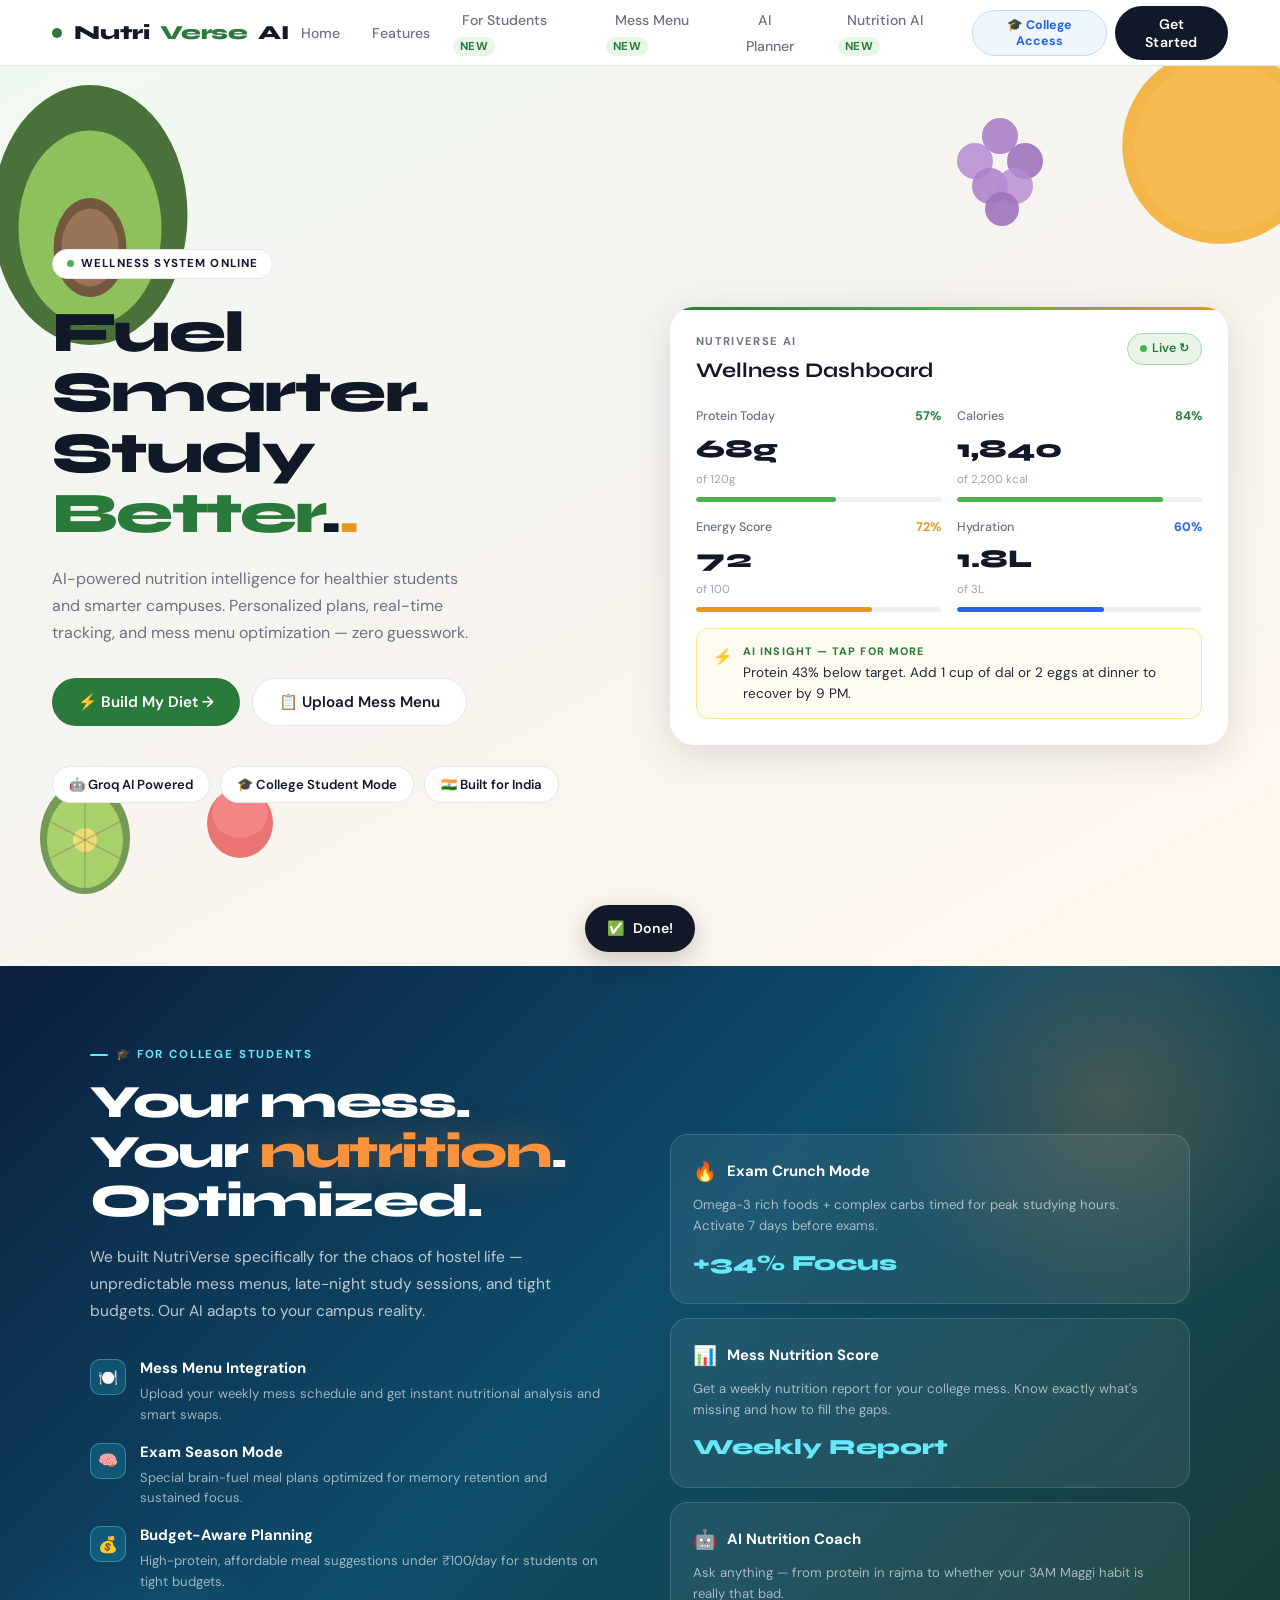
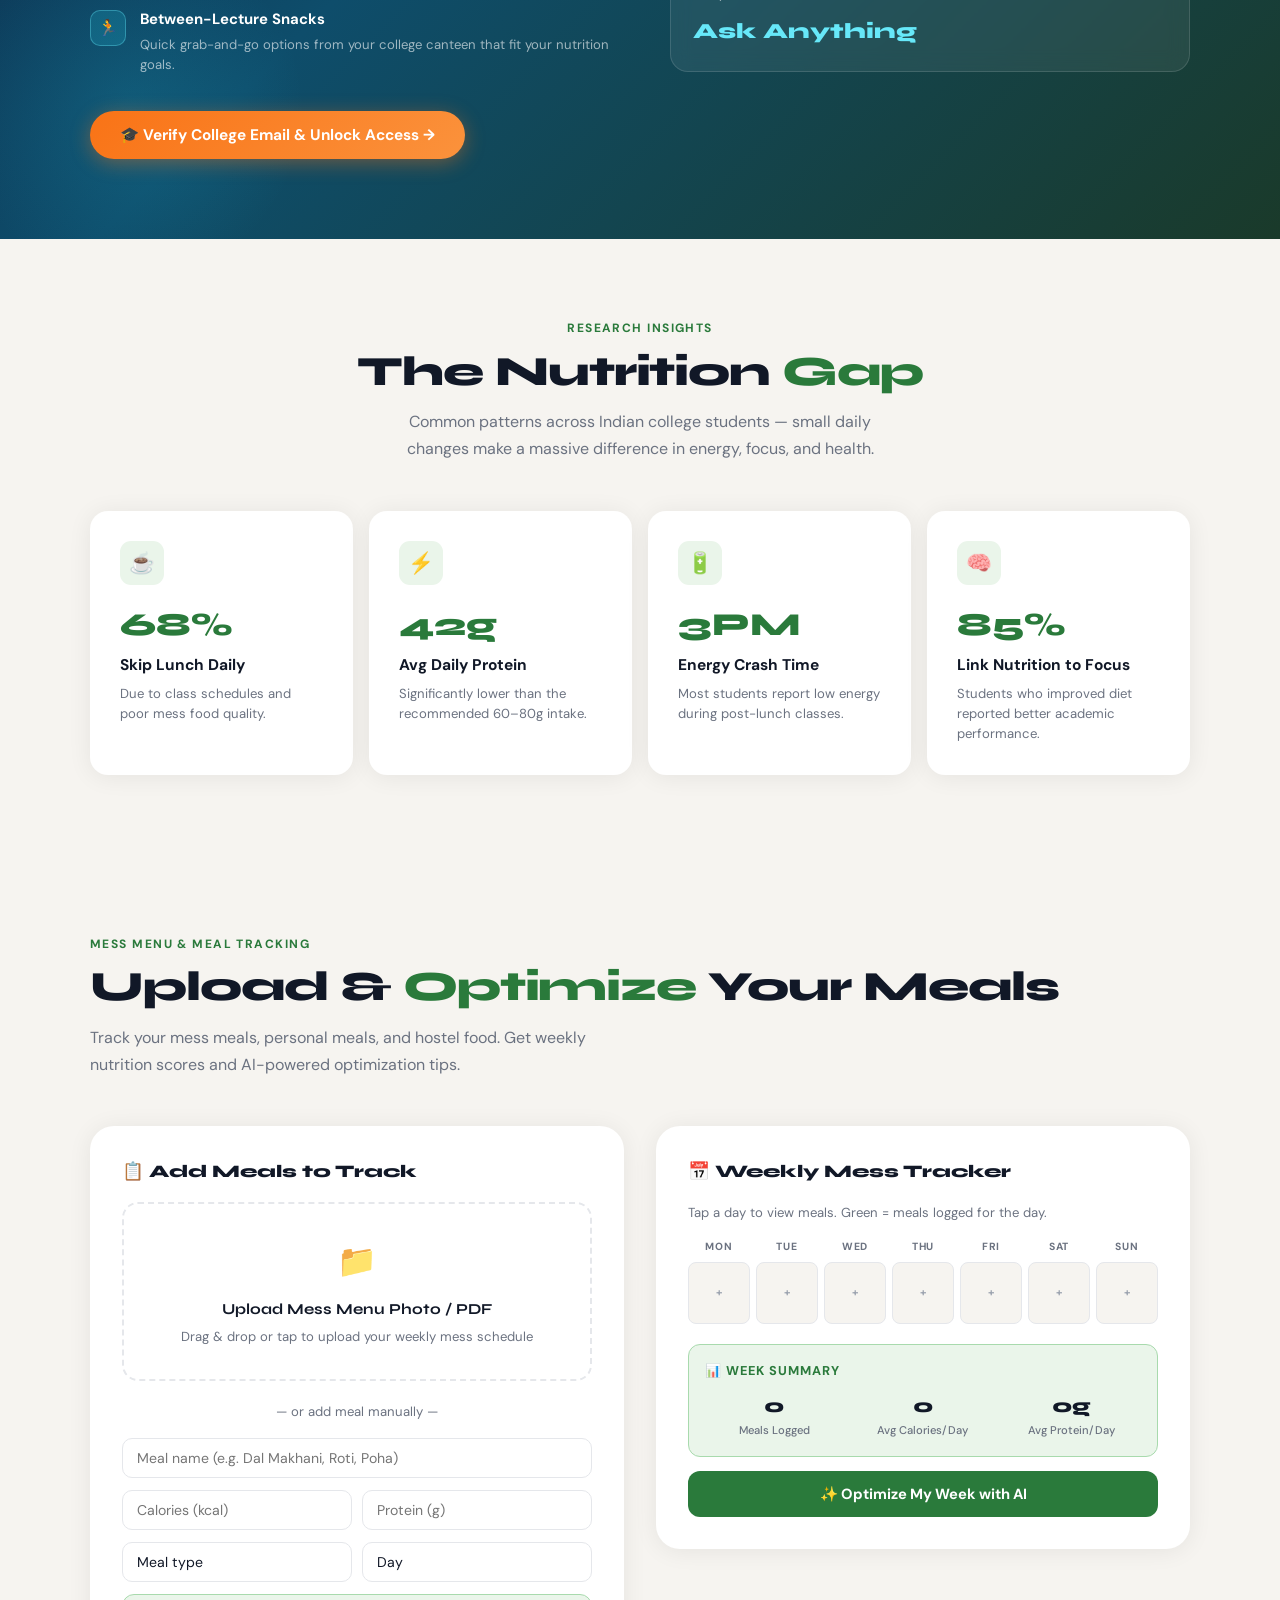
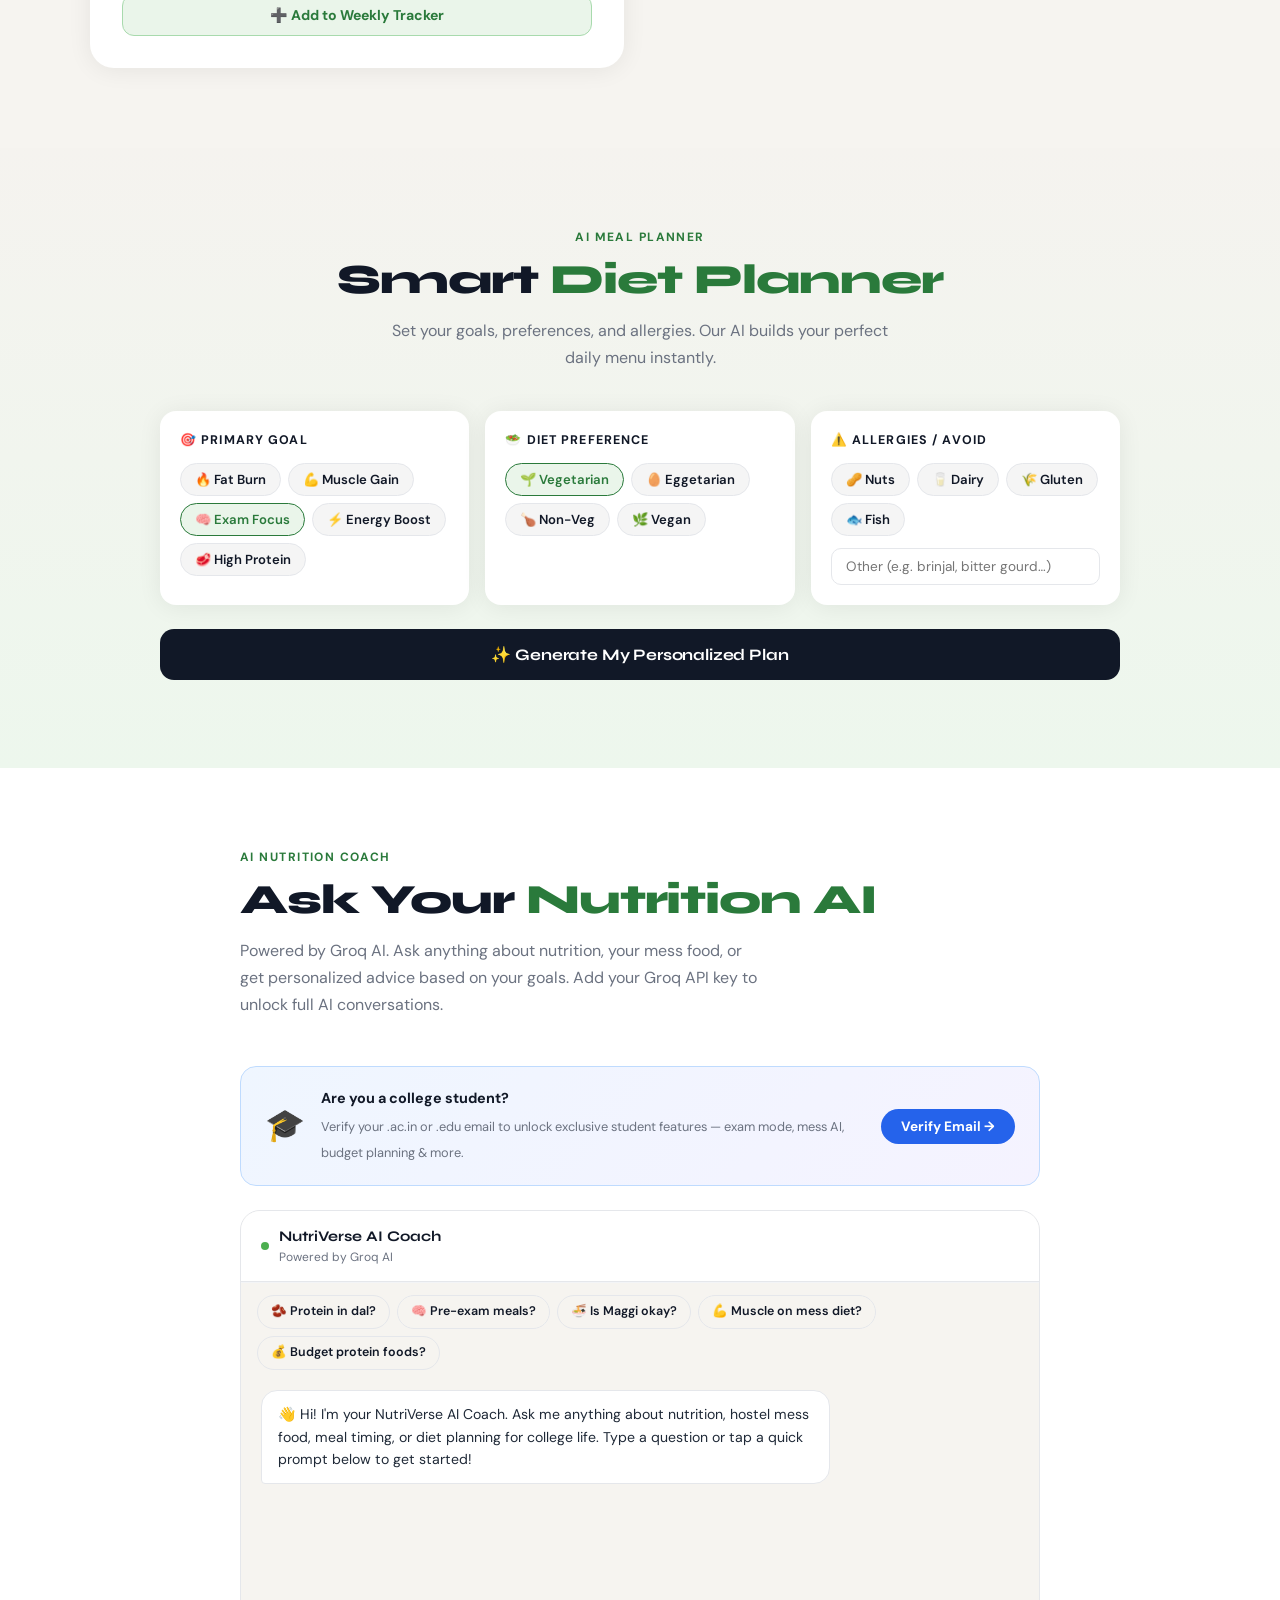
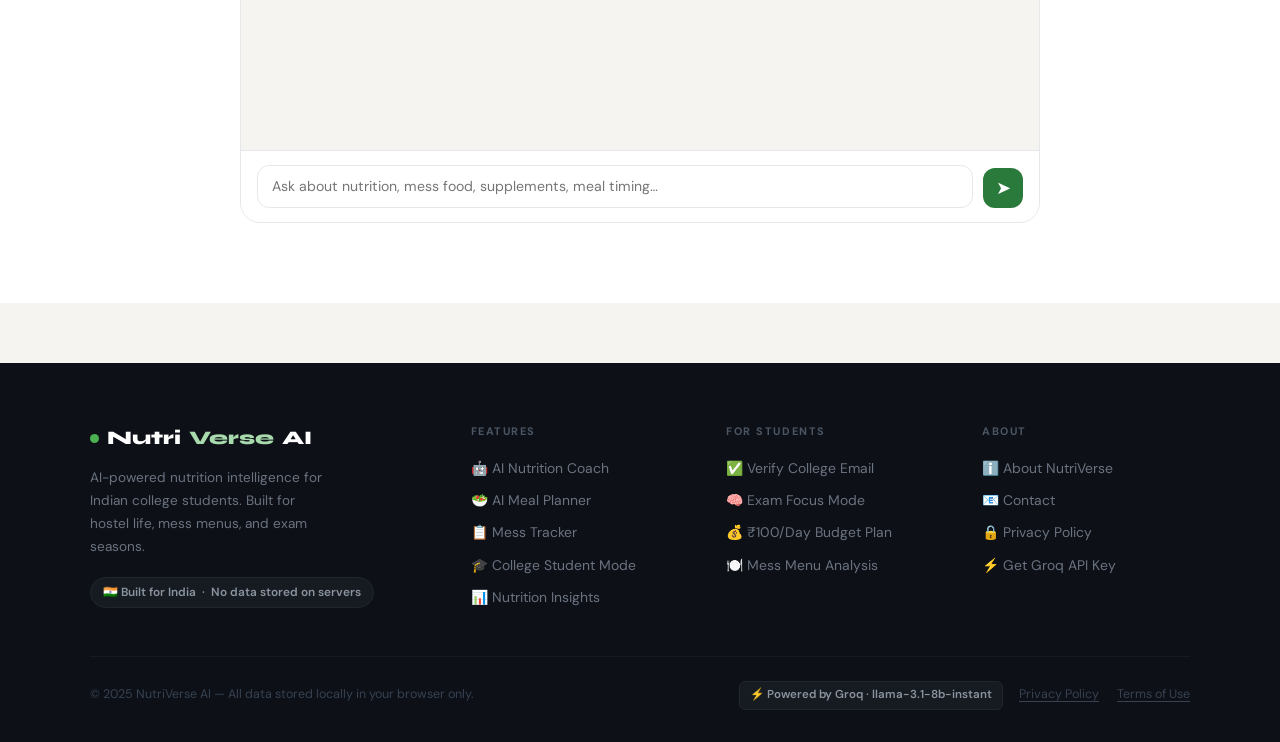
==== commit e3becc1f: "Update nutriverse-ai-v5.html — code reformatted & API key removed" ====
--- a/nutriverse-ai-v5.html
+++ b/nutriverse-ai-v5.html
@@ -1,1323 +1,3892 @@
 <!DOCTYPE html>
 <html lang="en">
+
 <head>
-<meta charset="UTF-8">
-<meta name="viewport" content="width=device-width, initial-scale=1.0">
-<title>NutriVerse AI — Fuel Smarter. Study Better.</title>
-<link href="https://fonts.googleapis.com/css2?family=Syne:wght@400;500;600;700;800&family=DM+Sans:wght@300;400;500;600&display=swap" rel="stylesheet">
-<style>
-*,*::before,*::after{box-sizing:border-box;margin:0;padding:0}
-:root{
-  --green:#2A7A3B;--green-l:#4CAF50;--green-xl:#A8DAAD;--green-bg:#EAF5EA;
-  --amber:#E8971A;--amber-bg:#FEF3DC;
-  --blue:#2563EB;--blue-bg:#EFF6FF;
-  --dark:#111827;--text:#1F2937;--muted:#6B7280;--muted-l:#9CA3AF;
-  --bg:#F6F4F0;--white:#FFFFFF;--border:#E5E7EB;--border-l:#F3F4F6;
-  --card:#FFFFFF;--radius:18px;--radius-sm:10px;
-  --font:'Syne',sans-serif;--body:'DM Sans',sans-serif;
-  --shadow:0 2px 24px rgba(0,0,0,0.07);--shadow-lg:0 8px 40px rgba(0,0,0,0.12);
-}
-html{scroll-behavior:smooth}
-body{font-family:var(--body);background:var(--bg);color:var(--text);overflow-x:hidden;line-height:1.6}
-
-/* ═══════════════ NAV ═══════════════ */
-nav{
-  position:sticky;top:0;z-index:200;
-  background:rgba(255,255,255,0.96);backdrop-filter:blur(16px);
-  border-bottom:1px solid var(--border);
-  display:flex;align-items:center;justify-content:space-between;
-  padding:0 52px;height:66px;
-}
-.nav-logo{display:flex;align-items:center;gap:10px;font-family:var(--font);font-size:1.25rem;font-weight:800;color:var(--dark);text-decoration:none;cursor:pointer;letter-spacing:-0.01em}
-.nav-logo-dot{width:10px;height:10px;background:var(--green);border-radius:50%;display:inline-block;margin-right:2px}
-.nav-logo span{color:var(--green)}
-.nav-links{display:flex;gap:8px;list-style:none;align-items:center}
-.nav-links a{text-decoration:none;color:var(--muted);font-size:0.88rem;font-weight:500;transition:color .2s;cursor:pointer;padding:6px 12px;border-radius:50px}
-.nav-links a:hover{color:var(--dark);background:var(--bg)}
-.nav-badge{background:var(--green-bg);color:var(--green);font-size:0.72rem;font-weight:700;padding:2px 7px;border-radius:50px;letter-spacing:0.04em;margin-left:3px;vertical-align:middle}
-.btn-nav{background:var(--dark);color:#fff;border:none;padding:9px 20px;border-radius:50px;font-size:0.88rem;font-weight:600;cursor:pointer;transition:all .2s;font-family:var(--body);letter-spacing:0.01em}
-.btn-nav:hover{background:var(--green);transform:translateY(-1px)}
-.nav-api-badge{background:#FEF3DC;color:#92400E;font-size:0.72rem;font-weight:700;padding:4px 10px;border-radius:50px;border:1px solid #FCD34D;cursor:pointer;transition:all .2s}
-.nav-api-badge:hover{background:#FCD34D}
-
-/* ═══════════════ HERO ═══════════════ */
-.hero{
-  min-height:100vh;
-  background:linear-gradient(150deg,#F0F9F1 0%,#F6F4F0 45%,#FFF8EC 100%);
-  display:flex;align-items:center;
-  position:relative;overflow:hidden;padding:100px 52px 80px;
-}
-.hero-fruits{position:absolute;inset:0;pointer-events:none;overflow:hidden}
-.fruit{position:absolute}
-.f-avo{top:-20px;left:-40px;width:260px;opacity:.85}
-.f-orange{top:-30px;right:-50px;width:220px;opacity:.8}
-.f-kiwi{bottom:60px;left:30px;width:110px;opacity:.75}
-.f-grape{top:40px;right:220px;width:120px;opacity:.7}
-.f-banana{bottom:40px;right:30px;width:100px;opacity:.65}
-.f-straw{bottom:100px;left:200px;width:80px;opacity:.7}
-
-.hero-content{display:grid;grid-template-columns:1fr 1fr;gap:60px;align-items:center;max-width:1200px;margin:0 auto;width:100%;z-index:2;position:relative}
-.hero-left{}
-.status-pill{display:inline-flex;align-items:center;gap:7px;background:white;border:1px solid var(--border);border-radius:50px;padding:5px 14px;font-size:0.72rem;font-weight:700;letter-spacing:0.1em;text-transform:uppercase;color:var(--dark);margin-bottom:24px}
-.status-dot{width:7px;height:7px;border-radius:50%;background:var(--green-l);animation:pulse 2s infinite}
-@keyframes pulse{0%,100%{opacity:1}50%{opacity:.35}}
-.hero h1{font-family:var(--font);font-size:3.6rem;font-weight:800;line-height:1.05;letter-spacing:-0.03em;margin-bottom:20px;color:var(--dark)}
-.hero h1 em{font-style:normal;color:var(--green)}
-.hero h1 .amber-text{color:var(--amber)}
-.hero-desc{color:var(--muted);font-size:1rem;line-height:1.7;max-width:420px;margin-bottom:32px}
-.hero-btns{display:flex;gap:12px;flex-wrap:wrap;margin-bottom:40px}
-.btn-primary{background:var(--green);color:white;border:none;padding:13px 26px;border-radius:50px;font-size:0.95rem;font-weight:600;cursor:pointer;display:flex;align-items:center;gap:8px;transition:all .2s;font-family:var(--body)}
-.btn-primary:hover{background:#23693100 00;background:var(--green-l);transform:translateY(-2px);box-shadow:0 6px 20px rgba(42,122,59,.28)}
-.btn-secondary{background:white;color:var(--dark);border:1.5px solid var(--border);padding:13px 26px;border-radius:50px;font-size:0.95rem;font-weight:600;cursor:pointer;transition:all .2s;font-family:var(--body)}
-.btn-secondary:hover{border-color:var(--dark);transform:translateY(-2px)}
-.hero-stats{display:flex;gap:10px;flex-wrap:wrap}
-.h-stat{background:white;border:1px solid var(--border);border-radius:50px;padding:7px 16px;font-size:0.82rem;font-weight:600;color:var(--dark)}
-
-/* ═══════════════ HERO DASHBOARD CARD ═══════════════ */
-.hero-right{}
-.hero-card{background:white;border-radius:24px;padding:26px;box-shadow:var(--shadow-lg);position:relative;overflow:hidden}
-.hero-card::before{content:'';position:absolute;top:0;left:0;right:0;height:3px;background:linear-gradient(90deg,var(--green),var(--green-l),var(--amber))}
-.hc-top{display:flex;justify-content:space-between;align-items:flex-start;margin-bottom:20px}
-.hc-label{font-size:0.7rem;font-weight:700;text-transform:uppercase;letter-spacing:.12em;color:var(--muted);margin-bottom:3px}
-.hc-title{font-family:var(--font);font-size:1.3rem;font-weight:700;color:var(--dark)}
-.live-chip{display:flex;align-items:center;gap:5px;font-size:0.78rem;font-weight:600;color:var(--green);background:var(--green-bg);padding:5px 12px;border-radius:50px;cursor:pointer;border:1px solid var(--green-xl);transition:all .2s}
-.live-chip:hover{background:var(--green);color:white}
-.live-dot2{width:7px;height:7px;border-radius:50%;background:var(--green-l);animation:pulse 2s infinite}
-.hc-metrics{display:grid;grid-template-columns:1fr 1fr;gap:16px;margin-bottom:16px}
-.hc-metric{}
-.hc-m-top{display:flex;justify-content:space-between;margin-bottom:2px}
-.hc-m-label{font-size:0.78rem;color:var(--muted);font-weight:500}
-.hc-m-pct{font-size:0.78rem;font-weight:700}
-.pct-green{color:var(--green)}
-.pct-amber{color:var(--amber)}
-.pct-blue{color:var(--blue)}
-.hc-m-val{font-family:var(--font);font-size:1.6rem;font-weight:800;color:var(--dark);margin-bottom:1px}
-.hc-m-sub{font-size:0.72rem;color:var(--muted-l);margin-bottom:7px}
-.prog{height:5px;background:#F0F0F0;border-radius:10px;overflow:hidden}
-.prog-fill{height:100%;border-radius:10px;transition:width .6s ease}
-.pg{background:var(--green-l)}
-.pa{background:var(--amber)}
-.pb{background:var(--blue)}
-.ai-insight-mini{background:#FFFBF0;border:1px solid #FDE68A;border-radius:12px;padding:14px 16px;display:flex;gap:10px;align-items:flex-start;cursor:pointer;transition:all .2s}
-.ai-insight-mini:hover{background:#FEF3C7;transform:translateY(-1px)}
-.ai-icon{font-size:1rem;margin-top:1px}
-.ai-tag{font-size:0.68rem;font-weight:800;text-transform:uppercase;letter-spacing:.1em;color:var(--green);margin-bottom:3px}
-.ai-text{font-size:0.85rem;color:var(--text);line-height:1.5}
-
-/* ═══════════════ SECTION BASE ═══════════════ */
-.section{padding:80px 52px}
-.sec-label{font-size:0.75rem;font-weight:700;text-transform:uppercase;letter-spacing:.12em;color:var(--green);margin-bottom:10px}
-.sec-title{font-family:var(--font);font-size:2.6rem;font-weight:800;color:var(--dark);letter-spacing:-0.025em;line-height:1.1;margin-bottom:14px}
-.sec-title .accent{color:var(--green)}
-.sec-sub{font-size:1rem;color:var(--muted);max-width:520px;line-height:1.7}
-.sec-header{margin-bottom:48px}
-.card{background:var(--card);border-radius:var(--radius);box-shadow:var(--shadow);border:1px solid var(--border-l)}
-
-/* ═══════════════ COLLEGE STUDENTS SECTION — Energetic Student Palette ═══════════════ */
-/* Psychology: 18-22yr olds → warm energy, forward motion, optimism, not corporate */
-.campus-section{
-  background:linear-gradient(135deg,#0C1F3F 0%,#0E4D6B 45%,#1A3A2A 100%);
-  padding:80px 52px;color:white;position:relative;overflow:hidden
-}
-/* Warm orange energy glow top-right — feels alive, not like a bank */
-.campus-section::before{
-  content:'';position:absolute;top:-120px;right:-80px;
-  width:500px;height:500px;
-  background:radial-gradient(circle,rgba(251,146,60,.22) 0%,transparent 65%);
-  pointer-events:none;z-index:1
-}
-/* Teal accent glow bottom-left */
-.campus-section::after{
-  content:'';position:absolute;bottom:-60px;left:-60px;
-  width:380px;height:380px;
-  background:radial-gradient(circle,rgba(34,211,238,.14) 0%,transparent 65%);
-  pointer-events:none;z-index:1
-}
-.campus-inner{max-width:1100px;margin:0 auto;display:grid;grid-template-columns:1fr 1fr;gap:60px;align-items:center;position:relative;z-index:2}
-.campus-label{font-size:0.72rem;font-weight:700;text-transform:uppercase;letter-spacing:.16em;color:#67E8F9;margin-bottom:14px;display:flex;align-items:center;gap:8px}
-.campus-label::before{content:'';display:inline-block;width:18px;height:2px;background:#67E8F9;border-radius:2px}
-.campus-title{font-family:var(--font);font-size:2.9rem;font-weight:800;line-height:1.06;letter-spacing:-0.03em;margin-bottom:18px;color:white}
-/* Orange highlight — warm energy, ambition */
-.campus-title .g{color:#FB923C;text-shadow:0 0 40px rgba(251,146,60,.35)}
-.campus-desc{color:rgba(255,255,255,.72);font-size:0.97rem;line-height:1.75;margin-bottom:32px;max-width:480px}
-.campus-features{display:flex;flex-direction:column;gap:16px;margin-bottom:36px}
-.campus-feat{display:flex;align-items:flex-start;gap:14px}
-/* Feature icons: teal-tinted, feels tech-forward not corporate */
-.feat-icon{
-  width:36px;height:36px;
-  background:rgba(34,211,238,.18);
-  border:1px solid rgba(103,232,249,.35);
-  border-radius:10px;display:flex;align-items:center;justify-content:center;
-  font-size:1rem;flex-shrink:0;margin-top:2px
-}
-.feat-text h4{font-size:0.93rem;font-weight:700;color:white;margin-bottom:3px}
-.feat-text p{font-size:0.82rem;color:rgba(255,255,255,.6);line-height:1.55}
-/* CTA — orange, energetic, stands out strongly from the dark bg */
-.campus-cta{
-  background:linear-gradient(135deg,#F97316,#FB923C);
-  color:white;border:none;padding:14px 30px;border-radius:50px;
-  font-size:0.96rem;font-weight:700;cursor:pointer;font-family:var(--body);
-  transition:all .25s;display:inline-flex;align-items:center;gap:9px;
-  box-shadow:0 4px 20px rgba(249,115,22,.4)
-}
-.campus-cta:hover{transform:translateY(-3px);box-shadow:0 8px 28px rgba(249,115,22,.55)}
-/* Cards: glassmorphism with a teal shimmer on hover */
-.campus-cards-grid{display:flex;flex-direction:column;gap:14px}
-.campus-mini-card{
-  background:rgba(255,255,255,.07);
-  border:1px solid rgba(255,255,255,.13);
-  border-radius:18px;padding:22px;transition:all .28s;cursor:pointer;
-  backdrop-filter:blur(10px)
-}
-.campus-mini-card:hover{
-  background:rgba(34,211,238,.12);
-  border-color:rgba(103,232,249,.45);
-  transform:translateX(6px);
-  box-shadow:0 4px 24px rgba(34,211,238,.12)
-}
-.cmc-top{display:flex;align-items:center;gap:10px;margin-bottom:8px}
-.cmc-ico{font-size:1.2rem}
-.cmc-title{font-size:0.93rem;font-weight:700;color:white}
-.cmc-desc{font-size:0.82rem;color:rgba(255,255,255,.6);line-height:1.55}
-/* Stat: teal accent — forward energy */
-.cmc-stat{font-size:1.35rem;font-weight:800;font-family:var(--font);color:#67E8F9;margin-top:10px}
-
-/* ═══════════════ MESS UPLOAD SECTION ═══════════════ */
-.mess-section{background:var(--bg);padding:80px 52px}
-.mess-inner{max-width:1100px;margin:0 auto}
-.mess-grid{display:grid;grid-template-columns:1fr 1fr;gap:32px;align-items:start}
-.mess-upload-card{background:white;border-radius:24px;padding:32px;box-shadow:var(--shadow)}
-.mess-weekly-card{background:white;border-radius:24px;padding:32px;box-shadow:var(--shadow)}
-.upload-zone{border:2px dashed var(--border);border-radius:16px;padding:32px 20px;text-align:center;cursor:pointer;transition:all .25s;position:relative;margin-bottom:20px}
-.upload-zone:hover{border-color:var(--green);background:var(--green-bg)}
-.upload-zone.drag-over{border-color:var(--green);background:var(--green-bg);transform:scale(1.01)}
-.upload-icon{font-size:2rem;margin-bottom:10px}
-.upload-title{font-size:0.95rem;font-weight:700;color:var(--dark);margin-bottom:4px;font-family:var(--font)}
-.upload-desc{font-size:0.82rem;color:var(--muted)}
-.upload-input{position:absolute;inset:0;opacity:0;cursor:pointer;width:100%;height:100%}
-.meal-form{display:flex;flex-direction:column;gap:12px}
-.mf-row{display:grid;grid-template-columns:1fr 1fr;gap:10px}
-.mf-input{border:1.5px solid var(--border);border-radius:10px;padding:10px 14px;font-size:0.88rem;font-family:var(--body);color:var(--dark);outline:none;transition:border .2s;background:white;width:100%}
-.mf-input:focus{border-color:var(--green)}
-.mf-select{appearance:none;border:1.5px solid var(--border);border-radius:10px;padding:10px 14px;font-size:0.88rem;font-family:var(--body);color:var(--dark);outline:none;transition:border .2s;background:white;width:100%;cursor:pointer}
-.mf-select:focus{border-color:var(--green)}
-.btn-add-meal{background:var(--green-bg);color:var(--green);border:1.5px solid var(--green-xl);padding:11px;border-radius:12px;font-size:0.88rem;font-weight:700;cursor:pointer;font-family:var(--body);width:100%;transition:all .2s}
-.btn-add-meal:hover{background:var(--green);color:white}
-.saved-meals{margin-top:0}
-.sm-title{font-size:0.82rem;font-weight:700;text-transform:uppercase;letter-spacing:.09em;color:var(--muted);margin-bottom:12px;display:flex;justify-content:space-between;align-items:center}
-.sm-clear{font-size:0.75rem;font-weight:600;color:var(--muted);cursor:pointer;text-transform:none;letter-spacing:0}
-.sm-clear:hover{color:var(--dark)}
-.meal-item{display:flex;align-items:center;justify-content:space-between;padding:10px 14px;background:var(--bg);border-radius:10px;margin-bottom:8px;border:1px solid var(--border-l)}
-.mi-left{}
-.mi-name{font-size:0.88rem;font-weight:600;color:var(--dark)}
-.mi-meta{font-size:0.75rem;color:var(--muted)}
-.mi-right{display:flex;align-items:center;gap:10px}
-.mi-cal{font-size:0.88rem;font-weight:700;color:var(--green)}
-.mi-del{background:none;border:none;cursor:pointer;font-size:0.85rem;color:var(--muted-l);padding:2px;transition:color .2s}
-.mi-del:hover{color:#EF4444}
-.weekly-grid{display:grid;grid-template-columns:repeat(7,1fr);gap:6px;margin-top:16px}
-.day-col{text-align:center}
-.day-label{font-size:0.65rem;font-weight:700;text-transform:uppercase;letter-spacing:.07em;color:var(--muted);margin-bottom:6px}
-.day-dot{width:100%;aspect-ratio:1;border-radius:8px;display:flex;align-items:center;justify-content:center;font-size:0.7rem;font-weight:700;cursor:pointer;transition:all .2s;border:1.5px solid var(--border)}
-.day-dot.has-meal{background:var(--green-bg);border-color:var(--green-xl);color:var(--green)}
-.day-dot.empty{background:var(--bg);color:var(--muted-l)}
-.day-dot:hover{border-color:var(--green);transform:scale(1.08)}
-.week-summary{margin-top:20px;background:var(--green-bg);border:1px solid var(--green-xl);border-radius:12px;padding:16px}
-.ws-title{font-size:0.8rem;font-weight:700;color:var(--green);margin-bottom:10px;text-transform:uppercase;letter-spacing:.08em}
-.ws-stats{display:grid;grid-template-columns:repeat(3,1fr);gap:10px;text-align:center}
-.ws-stat-val{font-family:var(--font);font-size:1.2rem;font-weight:800;color:var(--dark)}
-.ws-stat-label{font-size:0.7rem;color:var(--muted);font-weight:500}
-.btn-optimize{width:100%;background:var(--green);color:white;border:none;padding:13px;border-radius:12px;font-size:0.92rem;font-weight:700;cursor:pointer;font-family:var(--body);margin-top:14px;transition:all .2s;display:flex;align-items:center;justify-content:center;gap:8px}
-.btn-optimize:hover{background:var(--green-l);transform:translateY(-2px)}
-
-/* ═══════════════ MEAL PLANNER ═══════════════ */
-.planner-section{background:linear-gradient(180deg,#F5F3EF 0%,#EDF7ED 100%);padding:80px 52px}
-.planner-inner{max-width:960px;margin:0 auto}
-.pref-grid{display:grid;grid-template-columns:1fr 1fr 1fr;gap:16px;margin-bottom:24px}
-.pref-card{background:white;border-radius:16px;padding:20px;box-shadow:var(--shadow)}
-.pref-label{font-size:0.78rem;font-weight:700;text-transform:uppercase;letter-spacing:.09em;color:var(--dark);margin-bottom:12px;display:flex;align-items:center;gap:6px}
-.chips{display:flex;flex-wrap:wrap;gap:7px}
-.chip{background:#F5F5F5;border:1.5px solid var(--border);border-radius:50px;padding:7px 14px;font-size:0.82rem;font-weight:600;color:var(--dark);cursor:pointer;transition:all .2s;font-family:var(--body)}
-.chip:hover{border-color:var(--green);color:var(--green)}
-.chip.on{background:var(--green-bg);border-color:var(--green);color:var(--green)}
-.allergy-input{border:1.5px solid var(--border);border-radius:10px;padding:9px 14px;font-size:0.85rem;font-family:var(--body);color:var(--dark);outline:none;transition:border .2s;background:white;width:100%;margin-top:4px}
-.allergy-input:focus{border-color:var(--green)}
-.btn-gen{width:100%;background:var(--dark);color:white;border:none;padding:16px;border-radius:14px;font-size:1rem;font-weight:700;cursor:pointer;font-family:var(--font);transition:all .2s;margin:8px 0;display:flex;align-items:center;justify-content:center;gap:10px;letter-spacing:-0.01em}
-.btn-gen:hover{background:var(--green);transform:translateY(-2px);box-shadow:0 8px 24px rgba(42,122,59,.28)}
-.btn-gen:disabled{background:#ccc;cursor:not-allowed;transform:none;box-shadow:none}
-.spinner{width:18px;height:18px;border:2px solid rgba(255,255,255,.4);border-top-color:white;border-radius:50%;animation:spin .7s linear infinite;display:none}
-.btn-gen.loading .spinner{display:inline-block}
-.btn-gen.loading .btn-text{display:none}
-@keyframes spin{to{transform:rotate(360deg)}}
-.daily-plan{background:white;border-radius:24px;padding:32px;box-shadow:var(--shadow);max-width:960px;margin:0 auto;display:none}
-.daily-plan.visible{display:block;animation:fadeUp .4s ease}
-@keyframes fadeUp{from{opacity:0;transform:translateY(14px)}to{opacity:1;transform:translateY(0)}}
-.plan-head{display:flex;justify-content:space-between;align-items:flex-start;margin-bottom:24px;flex-wrap:wrap;gap:12px}
-.plan-title{font-family:var(--font);font-size:1.4rem;font-weight:800;color:var(--dark)}
-.plan-ready-tag{font-size:0.7rem;font-weight:700;text-transform:uppercase;letter-spacing:.1em;color:var(--green);margin-bottom:4px}
-.plan-cals{text-align:right}
-.plan-cal-num{font-family:var(--font);font-size:2rem;font-weight:900;color:var(--dark)}
-.plan-cal-label{font-size:0.72rem;color:var(--muted);font-weight:600;text-transform:uppercase;letter-spacing:.06em}
-.meal-row{display:flex;align-items:center;justify-content:space-between;padding:16px 0;border-top:1px solid #F3F4F6}
-.meal-tag-pill{font-size:0.7rem;font-weight:700;text-transform:uppercase;letter-spacing:.08em;color:white;background:var(--green);padding:2px 9px;border-radius:50px;margin-bottom:5px;display:inline-block}
-.meal-name{font-size:0.97rem;font-weight:700;color:var(--dark);border-left:3px solid var(--green);padding-left:10px}
-.meal-macros{display:flex;gap:16px;text-align:right}
-.mac-val{font-size:1rem;font-weight:800;color:var(--green);font-family:var(--font)}
-.mac-label{font-size:0.68rem;font-weight:600;color:var(--muted);text-transform:uppercase;letter-spacing:.06em}
-.plan-total-row{display:flex;gap:8px;align-items:baseline;padding:16px 0 0;border-top:2px solid #F3F4F6;margin-top:4px}
-.pt-val{font-family:var(--font);font-size:2.2rem;font-weight:900;color:var(--green)}
-.pt-label{font-size:0.88rem;color:var(--muted);font-weight:600}
-.plan-acts{display:flex;gap:10px;margin-top:16px}
-.btn-save{flex:1;background:var(--green-bg);color:var(--green);border:1.5px solid var(--green-xl);padding:11px;border-radius:12px;font-size:0.88rem;font-weight:700;cursor:pointer;font-family:var(--body);transition:all .2s}
-.btn-save:hover{background:var(--green);color:white}
-.btn-share{flex:1;background:#F5F5F5;color:var(--dark);border:1.5px solid var(--border);padding:11px;border-radius:12px;font-size:0.88rem;font-weight:700;cursor:pointer;font-family:var(--body);transition:all .2s}
-.btn-share:hover{background:var(--dark);color:white}
-
-/* ═══════════════ AI CHAT ═══════════════ */
-.ai-section{background:white;padding:80px 52px}
-.ai-inner{max-width:800px;margin:0 auto}
-.api-key-bar{background:var(--amber-bg);border:1.5px solid #FCD34D;border-radius:14px;padding:16px 20px;margin-bottom:24px;display:flex;align-items:center;gap:12px;flex-wrap:wrap}
-.api-key-ico{font-size:1.2rem;flex-shrink:0}
-.api-key-text{flex:1;min-width:160px}
-.api-key-text strong{font-size:0.88rem;font-weight:700;color:var(--dark);display:block;margin-bottom:2px}
-.api-key-text span{font-size:0.78rem;color:var(--muted)}
-.api-key-input-wrap{display:flex;gap:8px;flex:1;min-width:200px}
-.chat-container{background:var(--bg);border:1.5px solid var(--border);border-radius:20px;overflow:hidden}
-.chat-header{background:white;border-bottom:1px solid var(--border);padding:14px 20px;display:flex;align-items:center;gap:10px}
-.chat-header-dot{width:8px;height:8px;border-radius:50%;background:var(--green-l);animation:pulse 2s infinite}
-.chat-header-title{font-family:var(--font);font-size:0.92rem;font-weight:700;color:var(--dark)}
-.chat-header-sub{font-size:0.75rem;color:var(--muted)}
-.chat-msgs{height:380px;overflow-y:auto;padding:20px;display:flex;flex-direction:column;gap:14px;scroll-behavior:smooth}
-.msg{max-width:75%;animation:msgIn .25s ease}
-@keyframes msgIn{from{opacity:0;transform:translateY(8px)}to{opacity:1;transform:translateY(0)}}
-.msg-user{align-self:flex-end}
-.msg-ai{align-self:flex-start}
-.msg-bubble{padding:12px 16px;border-radius:16px;font-size:0.88rem;line-height:1.6}
-.msg-user .msg-bubble{background:var(--dark);color:white;border-bottom-right-radius:4px}
-.msg-ai .msg-bubble{background:white;color:var(--text);border:1px solid var(--border);border-bottom-left-radius:4px}
-.msg-ai .msg-bubble.typing{color:var(--muted)}
-.typing-dots span{display:inline-block;width:6px;height:6px;background:var(--muted-l);border-radius:50%;margin:0 2px;animation:bounce 1.2s infinite}
-.typing-dots span:nth-child(2){animation-delay:.2s}
-.typing-dots span:nth-child(3){animation-delay:.4s}
-@keyframes bounce{0%,80%,100%{transform:translateY(0)}40%{transform:translateY(-6px)}}
-.chat-input-bar{background:white;border-top:1px solid var(--border);padding:14px 16px;display:flex;gap:10px;align-items:flex-end}
-.chat-input{flex:1;border:1.5px solid var(--border);border-radius:12px;padding:10px 14px;font-size:0.88rem;font-family:var(--body);color:var(--dark);outline:none;resize:none;transition:border .2s;line-height:1.5;max-height:120px}
-.chat-input:focus{border-color:var(--green)}
-.btn-send{background:var(--green);color:white;border:none;width:40px;height:40px;border-radius:12px;cursor:pointer;display:flex;align-items:center;justify-content:center;font-size:1.1rem;transition:all .2s;flex-shrink:0}
-.btn-send:hover{background:var(--green-l);transform:scale(1.05)}
-.btn-send:disabled{background:var(--muted-l);cursor:not-allowed;transform:none}
-.quick-prompts{display:flex;flex-wrap:wrap;gap:7px;padding:12px 16px 0;border-top:1px solid var(--border-l)}
-.qp{background:var(--bg);border:1px solid var(--border);border-radius:50px;padding:6px 13px;font-size:0.78rem;font-weight:600;color:var(--dark);cursor:pointer;transition:all .2s;white-space:nowrap}
-.qp:hover{border-color:var(--green);color:var(--green);background:var(--green-bg)}
-.no-key-msg{text-align:center;padding:40px 20px;color:var(--muted);font-size:0.88rem}
-.no-key-msg strong{display:block;font-size:1rem;color:var(--dark);margin-bottom:6px;font-family:var(--font)}
-
-/* ═══════════════ GAP SECTION ═══════════════ */
-.gap-section{background:var(--bg);padding:80px 52px}
-.gap-grid{display:grid;grid-template-columns:repeat(4,1fr);gap:16px;max-width:1100px;margin:48px auto 0}
-.gap-card{background:white;border-radius:var(--radius);padding:28px;box-shadow:var(--shadow);cursor:pointer;transition:all .25s;border:2px solid transparent}
-.gap-card:hover{transform:translateY(-4px);box-shadow:var(--shadow-lg);border-color:var(--green)}
-.gap-ico{width:44px;height:44px;background:var(--green-bg);border-radius:11px;display:flex;align-items:center;justify-content:center;margin-bottom:14px;font-size:1.3rem}
-.gap-pct{font-family:var(--font);font-size:2rem;font-weight:900;color:var(--green);margin-bottom:3px}
-.gap-card h3{font-size:0.97rem;font-weight:700;color:var(--dark);margin-bottom:6px}
-.gap-card p{font-size:0.82rem;color:var(--muted);line-height:1.55}
-
-/* ═══════════════ TOAST ═══════════════ */
-.toast{position:fixed;bottom:28px;left:50%;transform:translateX(-50%) translateY(80px);background:var(--dark);color:white;padding:12px 22px;border-radius:50px;font-size:0.88rem;font-weight:600;z-index:9999;transition:transform .3s ease;display:flex;align-items:center;gap:8px;white-space:nowrap;box-shadow:0 8px 24px rgba(0,0,0,.2)}
-.toast.show{transform:translateX(-50%) translateY(0)}
-
-/* ═══════════════ MODAL ═══════════════ */
-.modal-overlay{position:fixed;inset:0;background:rgba(0,0,0,.5);backdrop-filter:blur(4px);z-index:1000;display:none;align-items:center;justify-content:center;padding:20px}
-.modal-overlay.open{display:flex;animation:fadeIn .2s ease}
-.modal{background:white;border-radius:24px;padding:36px;max-width:480px;width:100%;box-shadow:0 20px 60px rgba(0,0,0,.2);position:relative;animation:slideUp .3s ease}
-@keyframes slideUp{from{opacity:0;transform:translateY(24px)}to{opacity:1;transform:translateY(0)}}
-@keyframes fadeIn{from{opacity:0}to{opacity:1}}
-.modal-close{position:absolute;top:16px;right:16px;background:#F5F5F5;border:none;width:32px;height:32px;border-radius:50%;font-size:1rem;cursor:pointer;display:flex;align-items:center;justify-content:center;transition:background .2s}
-.modal-close:hover{background:#E0E0E0}
-.modal-icon{font-size:2.2rem;margin-bottom:14px}
-.modal h3{font-family:var(--font);font-size:1.3rem;font-weight:800;color:var(--dark);margin-bottom:8px}
-.modal p{font-size:0.92rem;color:var(--muted);line-height:1.6;margin-bottom:18px}
-.modal-btns{display:flex;gap:10px}
-.mbtn-p{flex:1;background:var(--green);color:white;border:none;padding:12px;border-radius:12px;font-size:0.92rem;font-weight:700;cursor:pointer;font-family:var(--body);transition:all .2s}
-.mbtn-p:hover{background:var(--green-l)}
-.mbtn-s{flex:1;background:#F5F5F5;color:var(--dark);border:none;padding:12px;border-radius:12px;font-size:0.92rem;font-weight:600;cursor:pointer;font-family:var(--body);transition:all .2s}
-.mbtn-s:hover{background:#E5E5E5}
-
-/* ═══════════════ STUDENT BADGE (NAV) ═══════════════ */
-.nav-student-btn{background:var(--blue-bg);color:var(--blue);border:1.5px solid #BFDBFE;font-size:0.78rem;font-weight:700;padding:6px 14px;border-radius:50px;cursor:pointer;transition:all .2s;font-family:var(--body);display:flex;align-items:center;gap:5px}
-.nav-student-btn:hover{background:var(--blue);color:white;border-color:var(--blue)}
-.nav-student-verified{background:#D1FAE5;color:#065F46;border:1.5px solid #6EE7B7;font-size:0.78rem;font-weight:700;padding:6px 14px;border-radius:50px;font-family:var(--body);display:none;align-items:center;gap:5px}
-
-/* ═══════════════ COLLEGE VERIFY MODAL ═══════════════ */
-.overlay{position:fixed;inset:0;background:rgba(0,0,0,.55);backdrop-filter:blur(5px);z-index:2000;display:none;align-items:center;justify-content:center;padding:20px}
-.overlay.open{display:flex;animation:fadeIn .2s ease}
-.verify-modal{background:white;border-radius:28px;padding:40px 36px 32px;max-width:430px;width:100%;box-shadow:0 24px 80px rgba(0,0,0,.22);position:relative;animation:slideUp .3s ease}
-.verify-modal-close{position:absolute;top:16px;right:16px;background:#F3F4F6;border:none;width:34px;height:34px;border-radius:50%;font-size:1rem;cursor:pointer;display:flex;align-items:center;justify-content:center;transition:background .2s}
-.verify-modal-close:hover{background:#E5E7EB}
-.vm-icon{text-align:center;font-size:2.6rem;margin-bottom:14px}
-.vm-title{font-family:var(--font);font-size:1.35rem;font-weight:800;color:var(--dark);text-align:center;margin-bottom:8px;letter-spacing:-0.02em}
-.vm-desc{font-size:0.88rem;color:var(--muted);text-align:center;line-height:1.65;margin-bottom:20px}
-.vm-domains{display:flex;flex-wrap:wrap;gap:6px;justify-content:center;margin-bottom:20px}
-.vm-domain-pill{background:var(--blue-bg);color:var(--blue);border:1px solid #BFDBFE;border-radius:50px;padding:4px 11px;font-size:0.72rem;font-weight:700;letter-spacing:.03em}
-.vm-input{width:100%;border:1.5px solid var(--border);border-radius:12px;padding:12px 16px;font-size:0.9rem;font-family:var(--body);color:var(--dark);outline:none;transition:border .2s;margin-bottom:6px}
-.vm-input:focus{border-color:var(--blue);box-shadow:0 0 0 3px rgba(37,99,235,.1)}
-.vm-hint{font-size:0.75rem;color:var(--muted-l);text-align:center;margin-bottom:16px}
-.vm-error{font-size:0.8rem;color:#EF4444;font-weight:600;text-align:center;margin-bottom:10px;display:none}
-.btn-vm-primary{width:100%;background:var(--blue);color:white;border:none;padding:13px;border-radius:13px;font-size:0.95rem;font-weight:700;cursor:pointer;font-family:var(--body);transition:all .2s;margin-bottom:10px}
-.btn-vm-primary:hover{background:#1D4ED8;transform:translateY(-1px)}
-.vm-skip{text-align:center;font-size:0.8rem;color:var(--muted);cursor:pointer;text-decoration:underline;text-underline-offset:3px}
-.vm-skip:hover{color:var(--dark)}
-.vm-success-icon{font-size:2.8rem;text-align:center;margin-bottom:12px}
-.vm-success-title{font-family:var(--font);font-size:1.25rem;font-weight:800;color:var(--dark);text-align:center;margin-bottom:8px}
-.vm-success-desc{font-size:0.88rem;color:var(--muted);text-align:center;line-height:1.6;margin-bottom:22px}
-.vm-success-email{font-weight:700;color:var(--blue)}
-
-/* ═══════════════ STUDENT EXCLUSIVE STRIP ═══════════════ */
-.student-exclusive-strip{display:none;background:linear-gradient(135deg,#EFF6FF 0%,#F0FFF4 100%);border:2px solid #A8DAAD;border-radius:20px;padding:24px 28px;margin-bottom:28px;position:relative;overflow:hidden}
-.student-exclusive-strip.visible{display:block;animation:fadeUp .5s ease}
-.student-exclusive-strip::before{content:'🎓 STUDENT EXCLUSIVE';position:absolute;top:14px;right:18px;font-size:0.65rem;font-weight:800;letter-spacing:.1em;color:var(--green);background:var(--green-bg);border:1px solid var(--green-xl);padding:3px 10px;border-radius:50px}
-.ses-title{font-family:var(--font);font-size:1rem;font-weight:800;color:var(--dark);margin-bottom:14px}
-.ses-grid{display:grid;grid-template-columns:repeat(auto-fit,minmax(175px,1fr));gap:12px}
-.ses-card{background:white;border:1.5px solid var(--border-l);border-radius:14px;padding:16px 18px;cursor:pointer;transition:all .22s;position:relative}
-.ses-card:hover{border-color:var(--green);transform:translateY(-2px);box-shadow:0 4px 20px rgba(42,122,59,.12)}
-.ses-card-emoji{font-size:1.3rem;margin-bottom:8px}
-.ses-card-title{font-size:0.87rem;font-weight:700;color:var(--dark);margin-bottom:3px}
-.ses-card-desc{font-size:0.76rem;color:var(--muted);line-height:1.5}
-.ses-badge{display:inline-block;background:var(--green-bg);color:var(--green);font-size:0.65rem;font-weight:800;padding:2px 8px;border-radius:50px;margin-top:6px;letter-spacing:.04em}
-
-/* ═══════════════ COLLEGE VERIFY BANNER (in AI chat) ═══════════════ */
-.college-banner{background:linear-gradient(135deg,#EFF6FF,#F5F3FF);border:1.5px solid #BFDBFE;border-radius:16px;padding:20px 24px;margin-bottom:24px;display:flex;align-items:center;gap:16px;flex-wrap:wrap}
-.cb-icon{font-size:2rem;flex-shrink:0}
-.cb-body{flex:1;min-width:200px}
-.cb-body strong{font-size:0.9rem;font-weight:700;color:var(--dark);display:block;margin-bottom:3px}
-.cb-body span{font-size:0.8rem;color:var(--muted)}
-.btn-cb-verify{background:var(--blue);color:white;border:none;padding:9px 20px;border-radius:50px;font-size:0.85rem;font-weight:700;cursor:pointer;font-family:var(--body);transition:all .2s;white-space:nowrap}
-.btn-cb-verify:hover{background:#1D4ED8}
-.cb-verified-tag{background:#D1FAE5;color:#065F46;border:1px solid #6EE7B7;border-radius:50px;padding:6px 14px;font-size:0.82rem;font-weight:700;display:none;align-items:center;gap:5px}
-
-/* ═══════════════ ADMIN PANEL ═══════════════ */
-.admin-fab{position:fixed;bottom:32px;right:32px;width:46px;height:46px;background:#111827;border:none;border-radius:50%;display:none;align-items:center;justify-content:center;font-size:1.05rem;cursor:pointer;z-index:1500;box-shadow:0 4px 20px rgba(0,0,0,.35);transition:all .2s}
-.admin-fab:hover{background:#1F2937;transform:scale(1.08)}
-.admin-overlay{position:fixed;inset:0;background:rgba(0,0,0,.6);backdrop-filter:blur(6px);z-index:1600;display:none;align-items:center;justify-content:center;padding:20px}
-.admin-overlay.open{display:flex;animation:fadeIn .2s ease}
-.admin-panel{background:white;border-radius:28px;padding:36px;max-width:420px;width:100%;box-shadow:0 32px 80px rgba(0,0,0,.28);position:relative;animation:slideUp .3s ease}
-.admin-close-btn{position:absolute;top:16px;right:16px;background:#F3F4F6;border:none;width:34px;height:34px;border-radius:50%;font-size:1rem;cursor:pointer;display:flex;align-items:center;justify-content:center;transition:background .2s}
-.admin-close-btn:hover{background:#E5E7EB}
-/* Login view */
-.admin-login-view .al-icon{font-size:2.4rem;text-align:center;margin-bottom:14px}
-.admin-login-view .al-title{font-family:var(--font);font-size:1.25rem;font-weight:800;color:var(--dark);text-align:center;margin-bottom:6px}
-.admin-login-view .al-desc{font-size:0.84rem;color:var(--muted);text-align:center;line-height:1.6;margin-bottom:22px}
-.admin-email-input{width:100%;border:1.5px solid var(--border);border-radius:12px;padding:11px 15px;font-size:0.9rem;font-family:var(--body);color:var(--dark);outline:none;transition:border .2s;margin-bottom:10px;text-align:center;letter-spacing:.01em}
-.admin-email-input:focus{border-color:var(--dark);box-shadow:0 0 0 3px rgba(17,24,39,.08)}
-.btn-admin-enter{width:100%;background:var(--dark);color:white;border:none;padding:12px;border-radius:13px;font-size:0.92rem;font-weight:700;cursor:pointer;font-family:var(--body);transition:all .2s;margin-bottom:8px}
-.btn-admin-enter:hover{background:var(--green)}
-.admin-login-error{font-size:0.8rem;color:#EF4444;font-weight:600;text-align:center;display:none;margin-top:4px}
-/* Key view */
-.admin-key-view .ak-header{display:flex;align-items:center;gap:12px;margin-bottom:24px;padding-bottom:18px;border-bottom:1px solid var(--border-l)}
-.ak-icon-wrap{width:42px;height:42px;background:var(--dark);border-radius:11px;display:flex;align-items:center;justify-content:center;font-size:1.1rem;flex-shrink:0}
-.ak-title{font-family:var(--font);font-size:1.1rem;font-weight:800;color:var(--dark)}
-.ak-sub{font-size:0.76rem;color:var(--muted)}
-.admin-key-box{background:#F9FAFB;border:1.5px solid var(--border);border-radius:14px;padding:20px;margin-bottom:14px}
-.admin-key-label{font-size:0.72rem;font-weight:700;text-transform:uppercase;letter-spacing:.1em;color:var(--muted);margin-bottom:10px}
-.admin-key-current{font-size:0.78rem;color:var(--muted);margin-bottom:12px;word-break:break-all;font-family:monospace;background:#F3F4F6;padding:8px 12px;border-radius:8px}
-.admin-key-input{width:100%;border:1.5px solid var(--border);border-radius:10px;padding:10px 14px;font-size:0.88rem;font-family:monospace;color:var(--dark);outline:none;margin-bottom:10px;transition:border .2s;background:white}
-.admin-key-input:focus{border-color:var(--dark)}
-.admin-key-saved-msg{font-size:0.8rem;color:var(--green);font-weight:600;display:none;margin-bottom:8px}
-.btn-save-admin-key{width:100%;background:var(--dark);color:white;border:none;padding:12px;border-radius:12px;font-size:0.9rem;font-weight:700;cursor:pointer;font-family:var(--body);transition:all .2s}
-.btn-save-admin-key:hover{background:var(--green)}
-.admin-logout-link{text-align:center;margin-top:14px}
-.admin-logout-link button{background:none;border:none;color:var(--muted);font-size:0.8rem;cursor:pointer;text-decoration:underline;text-underline-offset:3px;font-family:var(--body)}
-.admin-logout-link button:hover{color:var(--dark)}
-
-/* ═══════════════ FOOTER ═══════════════ */
-footer{background:#0D1117;color:white;padding:60px 52px 32px}
-.footer-inner{max-width:1100px;margin:0 auto}
-.footer-top{display:grid;grid-template-columns:1.6fr 1fr 1fr 1fr;gap:48px;margin-bottom:48px}
-.footer-brand-logo{font-family:var(--font);font-size:1.2rem;font-weight:800;color:white;margin-bottom:12px;display:flex;align-items:center;gap:8px}
-.footer-brand-logo .dot{width:9px;height:9px;background:#4CAF50;border-radius:50%}
-.footer-brand-logo span{color:#A8DAAD}
-.footer-tagline{font-size:0.85rem;color:#6B7280;line-height:1.7;max-width:240px;margin-bottom:18px}
-.footer-badge{display:inline-flex;align-items:center;gap:6px;background:#161B22;border:1px solid #21262D;border-radius:50px;padding:5px 12px;font-size:0.74rem;font-weight:600;color:#8B949E}
-.footer-col-title{font-size:0.68rem;font-weight:700;text-transform:uppercase;letter-spacing:.14em;color:#4B5563;margin-bottom:16px}
-.footer-links{list-style:none;display:flex;flex-direction:column;gap:10px}
-.footer-links li a{font-size:0.87rem;color:#6B7280;cursor:pointer;text-decoration:none;transition:color .2s;display:flex;align-items:center;gap:6px}
-.footer-links li a:hover{color:#E5E7EB}
-.footer-bottom{border-top:1px solid #161B22;padding-top:24px;display:flex;justify-content:space-between;align-items:center;flex-wrap:wrap;gap:12px}
-.footer-copy{font-size:0.78rem;color:#374151}
-.footer-legal{display:flex;gap:18px}
-.footer-legal a{font-size:0.78rem;color:#374151;text-decoration:underline;text-underline-offset:3px;cursor:pointer;transition:color .2s}
-.footer-legal a:hover{color:#9CA3AF}
-.footer-groq-badge{display:inline-flex;align-items:center;gap:6px;background:#161B22;border:1px solid #21262D;border-radius:6px;padding:4px 10px;font-size:0.72rem;font-weight:600;color:#8B949E}
-/* Footer responsive */
-@media(max-width:1024px){.footer-top{grid-template-columns:1fr 1fr}}
-@media(max-width:600px){.footer-top{grid-template-columns:1fr}footer{padding:48px 20px 24px}.footer-bottom{flex-direction:column;align-items:flex-start;gap:8px}}
-
-/* ═══════════════ HAMBURGER + MOBILE MENU ═══════════════ */
-.nav-hamburger{display:none;flex-direction:column;justify-content:center;gap:5px;cursor:pointer;background:none;border:none;padding:6px;width:36px;height:36px;flex-shrink:0}
-.nav-hamburger span{display:block;height:2px;background:var(--dark);border-radius:2px;transition:all .3s ease;transform-origin:center}
-.nav-hamburger.open span:nth-child(1){transform:translateY(7px) rotate(45deg)}
-.nav-hamburger.open span:nth-child(2){opacity:0;transform:scaleX(0)}
-.nav-hamburger.open span:nth-child(3){transform:translateY(-7px) rotate(-45deg)}
-.mobile-menu{
-  display:none;position:fixed;top:66px;left:0;right:0;
-  background:rgba(255,255,255,0.98);backdrop-filter:blur(16px);
-  border-bottom:1px solid var(--border);
-  padding:16px 20px 24px;z-index:190;
-  flex-direction:column;gap:4px;
-  box-shadow:0 12px 40px rgba(0,0,0,.1)
-}
-.mobile-menu.open{display:flex;animation:slideDown .22s ease}
-@keyframes slideDown{from{opacity:0;transform:translateY(-8px)}to{opacity:1;transform:translateY(0)}}
-.mobile-menu a{
-  display:flex;align-items:center;gap:10px;
-  color:var(--text);font-size:0.95rem;font-weight:600;
-  padding:13px 16px;border-radius:12px;cursor:pointer;
-  text-decoration:none;transition:background .18s;border:none;background:none;
-  font-family:var(--body);width:100%;text-align:left
-}
-.mobile-menu a:hover{background:var(--bg);color:var(--dark)}
-.mobile-menu .mm-divider{height:1px;background:var(--border-l);margin:8px 0}
-.mobile-menu .mm-college-btn{
-  background:linear-gradient(135deg,#F97316,#FB923C);color:white;
-  border-radius:12px;margin-top:4px;justify-content:center;
-  font-size:0.9rem
-}
-.mobile-menu .mm-college-btn:hover{background:linear-gradient(135deg,#EA6C0A,#F97316);color:white}
-
-/* ═══════════════ RESPONSIVE ═══════════════ */
-@media(max-width:1024px){
-  .hero-content{grid-template-columns:1fr;gap:40px}
-  .hero-right{display:none}
-  .campus-inner{grid-template-columns:1fr}
-  .mess-grid{grid-template-columns:1fr}
-  .pref-grid{grid-template-columns:1fr 1fr}
-  .gap-grid{grid-template-columns:1fr 1fr}
-}
-@media(max-width:768px){
-  nav{padding:0 20px}
-  .nav-links{display:none}
-  .nav-hamburger{display:flex}
-  .section,.campus-section,.mess-section,.planner-section,.ai-section,.gap-section{padding:60px 20px}
-  .hero{padding:80px 20px 60px}
-  .hero h1{font-size:2.4rem}
-  .pref-grid{grid-template-columns:1fr}
-  .gap-grid{grid-template-columns:1fr}
-  .hc-metrics{grid-template-columns:1fr}
-  .quick-prompts{flex-wrap:nowrap;overflow-x:auto;padding-bottom:4px;-webkit-overflow-scrolling:touch;scrollbar-width:none}
-  .quick-prompts::-webkit-scrollbar{display:none}
-  .plan-acts{flex-wrap:wrap}
-  .campus-section{padding:60px 20px}
-  .campus-title{font-size:2.1rem}
-}
-</style>
+  <meta charset="UTF-8">
+  <meta name="viewport" content="width=device-width, initial-scale=1.0">
+  <title>NutriVerse AI — Fuel Smarter. Study Better.</title>
+  <link
+    href="https://fonts.googleapis.com/css2?family=Syne:wght@400;500;600;700;800&family=DM+Sans:wght@300;400;500;600&display=swap"
+    rel="stylesheet">
+  <style>
+    *,
+    *::before,
+    *::after {
+      box-sizing: border-box;
+      margin: 0;
+      padding: 0
+    }
+
+    :root {
+      --green: #2A7A3B;
+      --green-l: #4CAF50;
+      --green-xl: #A8DAAD;
+      --green-bg: #EAF5EA;
+      --amber: #E8971A;
+      --amber-bg: #FEF3DC;
+      --blue: #2563EB;
+      --blue-bg: #EFF6FF;
+      --dark: #111827;
+      --text: #1F2937;
+      --muted: #6B7280;
+      --muted-l: #9CA3AF;
+      --bg: #F6F4F0;
+      --white: #FFFFFF;
+      --border: #E5E7EB;
+      --border-l: #F3F4F6;
+      --card: #FFFFFF;
+      --radius: 18px;
+      --radius-sm: 10px;
+      --font: 'Syne', sans-serif;
+      --body: 'DM Sans', sans-serif;
+      --shadow: 0 2px 24px rgba(0, 0, 0, 0.07);
+      --shadow-lg: 0 8px 40px rgba(0, 0, 0, 0.12);
+    }
+
+    html {
+      scroll-behavior: smooth
+    }
+
+    body {
+      font-family: var(--body);
+      background: var(--bg);
+      color: var(--text);
+      overflow-x: hidden;
+      line-height: 1.6
+    }
+
+    /* ═══════════════ NAV ═══════════════ */
+    nav {
+      position: sticky;
+      top: 0;
+      z-index: 200;
+      background: rgba(255, 255, 255, 0.96);
+      backdrop-filter: blur(16px);
+      border-bottom: 1px solid var(--border);
+      display: flex;
+      align-items: center;
+      justify-content: space-between;
+      padding: 0 52px;
+      height: 66px;
+    }
+
+    .nav-logo {
+      display: flex;
+      align-items: center;
+      gap: 10px;
+      font-family: var(--font);
+      font-size: 1.25rem;
+      font-weight: 800;
+      color: var(--dark);
+      text-decoration: none;
+      cursor: pointer;
+      letter-spacing: -0.01em
+    }
+
+    .nav-logo-dot {
+      width: 10px;
+      height: 10px;
+      background: var(--green);
+      border-radius: 50%;
+      display: inline-block;
+      margin-right: 2px
+    }
+
+    .nav-logo span {
+      color: var(--green)
+    }
+
+    .nav-links {
+      display: flex;
+      gap: 8px;
+      list-style: none;
+      align-items: center
+    }
+
+    .nav-links a {
+      text-decoration: none;
+      color: var(--muted);
+      font-size: 0.88rem;
+      font-weight: 500;
+      transition: color .2s;
+      cursor: pointer;
+      padding: 6px 12px;
+      border-radius: 50px
+    }
+
+    .nav-links a:hover {
+      color: var(--dark);
+      background: var(--bg)
+    }
+
+    .nav-badge {
+      background: var(--green-bg);
+      color: var(--green);
+      font-size: 0.72rem;
+      font-weight: 700;
+      padding: 2px 7px;
+      border-radius: 50px;
+      letter-spacing: 0.04em;
+      margin-left: 3px;
+      vertical-align: middle
+    }
+
+    .btn-nav {
+      background: var(--dark);
+      color: #fff;
+      border: none;
+      padding: 9px 20px;
+      border-radius: 50px;
+      font-size: 0.88rem;
+      font-weight: 600;
+      cursor: pointer;
+      transition: all .2s;
+      font-family: var(--body);
+      letter-spacing: 0.01em
+    }
+
+    .btn-nav:hover {
+      background: var(--green);
+      transform: translateY(-1px)
+    }
+
+    .nav-api-badge {
+      background: #FEF3DC;
+      color: #92400E;
+      font-size: 0.72rem;
+      font-weight: 700;
+      padding: 4px 10px;
+      border-radius: 50px;
+      border: 1px solid #FCD34D;
+      cursor: pointer;
+      transition: all .2s
+    }
+
+    .nav-api-badge:hover {
+      background: #FCD34D
+    }
+
+    /* ═══════════════ HERO ═══════════════ */
+    .hero {
+      min-height: 100vh;
+      background: linear-gradient(150deg, #F0F9F1 0%, #F6F4F0 45%, #FFF8EC 100%);
+      display: flex;
+      align-items: center;
+      position: relative;
+      overflow: hidden;
+      padding: 100px 52px 80px;
+    }
+
+    .hero-fruits {
+      position: absolute;
+      inset: 0;
+      pointer-events: none;
+      overflow: hidden
+    }
+
+    .fruit {
+      position: absolute
+    }
+
+    .f-avo {
+      top: -20px;
+      left: -40px;
+      width: 260px;
+      opacity: .85
+    }
+
+    .f-orange {
+      top: -30px;
+      right: -50px;
+      width: 220px;
+      opacity: .8
+    }
+
+    .f-kiwi {
+      bottom: 60px;
+      left: 30px;
+      width: 110px;
+      opacity: .75
+    }
+
+    .f-grape {
+      top: 40px;
+      right: 220px;
+      width: 120px;
+      opacity: .7
+    }
+
+    .f-banana {
+      bottom: 40px;
+      right: 30px;
+      width: 100px;
+      opacity: .65
+    }
+
+    .f-straw {
+      bottom: 100px;
+      left: 200px;
+      width: 80px;
+      opacity: .7
+    }
+
+    .hero-content {
+      display: grid;
+      grid-template-columns: 1fr 1fr;
+      gap: 60px;
+      align-items: center;
+      max-width: 1200px;
+      margin: 0 auto;
+      width: 100%;
+      z-index: 2;
+      position: relative
+    }
+
+    .status-pill {
+      display: inline-flex;
+      align-items: center;
+      gap: 7px;
+      background: white;
+      border: 1px solid var(--border);
+      border-radius: 50px;
+      padding: 5px 14px;
+      font-size: 0.72rem;
+      font-weight: 700;
+      letter-spacing: 0.1em;
+      text-transform: uppercase;
+      color: var(--dark);
+      margin-bottom: 24px
+    }
+
+    .status-dot {
+      width: 7px;
+      height: 7px;
+      border-radius: 50%;
+      background: var(--green-l);
+      animation: pulse 2s infinite
+    }
+
+    @keyframes pulse {
+
+      0%,
+      100% {
+        opacity: 1
+      }
+
+      50% {
+        opacity: .35
+      }
+    }
+
+    .hero h1 {
+      font-family: var(--font);
+      font-size: 3.6rem;
+      font-weight: 800;
+      line-height: 1.05;
+      letter-spacing: -0.03em;
+      margin-bottom: 20px;
+      color: var(--dark)
+    }
+
+    .hero h1 em {
+      font-style: normal;
+      color: var(--green)
+    }
+
+    .hero h1 .amber-text {
+      color: var(--amber)
+    }
+
+    .hero-desc {
+      color: var(--muted);
+      font-size: 1rem;
+      line-height: 1.7;
+      max-width: 420px;
+      margin-bottom: 32px
+    }
+
+    .hero-btns {
+      display: flex;
+      gap: 12px;
+      flex-wrap: wrap;
+      margin-bottom: 40px
+    }
+
+    .btn-primary {
+      background: var(--green);
+      color: white;
+      border: none;
+      padding: 13px 26px;
+      border-radius: 50px;
+      font-size: 0.95rem;
+      font-weight: 600;
+      cursor: pointer;
+      display: flex;
+      align-items: center;
+      gap: 8px;
+      transition: all .2s;
+      font-family: var(--body)
+    }
+
+    .btn-primary:hover {
+      background: #23693100 00;
+      background: var(--green-l);
+      transform: translateY(-2px);
+      box-shadow: 0 6px 20px rgba(42, 122, 59, .28)
+    }
+
+    .btn-secondary {
+      background: white;
+      color: var(--dark);
+      border: 1.5px solid var(--border);
+      padding: 13px 26px;
+      border-radius: 50px;
+      font-size: 0.95rem;
+      font-weight: 600;
+      cursor: pointer;
+      transition: all .2s;
+      font-family: var(--body)
+    }
+
+    .btn-secondary:hover {
+      border-color: var(--dark);
+      transform: translateY(-2px)
+    }
+
+    .hero-stats {
+      display: flex;
+      gap: 10px;
+      flex-wrap: wrap
+    }
+
+    .h-stat {
+      background: white;
+      border: 1px solid var(--border);
+      border-radius: 50px;
+      padding: 7px 16px;
+      font-size: 0.82rem;
+      font-weight: 600;
+      color: var(--dark)
+    }
+
+    /* ═══════════════ HERO DASHBOARD CARD ═══════════════ */
+
+    .hero-card {
+      background: white;
+      border-radius: 24px;
+      padding: 26px;
+      box-shadow: var(--shadow-lg);
+      position: relative;
+      overflow: hidden
+    }
+
+    .hero-card::before {
+      content: '';
+      position: absolute;
+      top: 0;
+      left: 0;
+      right: 0;
+      height: 3px;
+      background: linear-gradient(90deg, var(--green), var(--green-l), var(--amber))
+    }
+
+    .hc-top {
+      display: flex;
+      justify-content: space-between;
+      align-items: flex-start;
+      margin-bottom: 20px
+    }
+
+    .hc-label {
+      font-size: 0.7rem;
+      font-weight: 700;
+      text-transform: uppercase;
+      letter-spacing: .12em;
+      color: var(--muted);
+      margin-bottom: 3px
+    }
+
+    .hc-title {
+      font-family: var(--font);
+      font-size: 1.3rem;
+      font-weight: 700;
+      color: var(--dark)
+    }
+
+    .live-chip {
+      display: flex;
+      align-items: center;
+      gap: 5px;
+      font-size: 0.78rem;
+      font-weight: 600;
+      color: var(--green);
+      background: var(--green-bg);
+      padding: 5px 12px;
+      border-radius: 50px;
+      cursor: pointer;
+      border: 1px solid var(--green-xl);
+      transition: all .2s
+    }
+
+    .live-chip:hover {
+      background: var(--green);
+      color: white
+    }
+
+    .live-dot2 {
+      width: 7px;
+      height: 7px;
+      border-radius: 50%;
+      background: var(--green-l);
+      animation: pulse 2s infinite
+    }
+
+    .hc-metrics {
+      display: grid;
+      grid-template-columns: 1fr 1fr;
+      gap: 16px;
+      margin-bottom: 16px
+    }
+
+    .hc-m-top {
+      display: flex;
+      justify-content: space-between;
+      margin-bottom: 2px
+    }
+
+    .hc-m-label {
+      font-size: 0.78rem;
+      color: var(--muted);
+      font-weight: 500
+    }
+
+    .hc-m-pct {
+      font-size: 0.78rem;
+      font-weight: 700
+    }
+
+    .pct-green {
+      color: var(--green)
+    }
+
+    .pct-amber {
+      color: var(--amber)
+    }
+
+    .pct-blue {
+      color: var(--blue)
+    }
+
+    .hc-m-val {
+      font-family: var(--font);
+      font-size: 1.6rem;
+      font-weight: 800;
+      color: var(--dark);
+      margin-bottom: 1px
+    }
+
+    .hc-m-sub {
+      font-size: 0.72rem;
+      color: var(--muted-l);
+      margin-bottom: 7px
+    }
+
+    .prog {
+      height: 5px;
+      background: #F0F0F0;
+      border-radius: 10px;
+      overflow: hidden
+    }
+
+    .prog-fill {
+      height: 100%;
+      border-radius: 10px;
+      transition: width .6s ease
+    }
+
+    .pg {
+      background: var(--green-l)
+    }
+
+    .pa {
+      background: var(--amber)
+    }
+
+    .pb {
+      background: var(--blue)
+    }
+
+    .ai-insight-mini {
+      background: #FFFBF0;
+      border: 1px solid #FDE68A;
+      border-radius: 12px;
+      padding: 14px 16px;
+      display: flex;
+      gap: 10px;
+      align-items: flex-start;
+      cursor: pointer;
+      transition: all .2s
+    }
+
+    .ai-insight-mini:hover {
+      background: #FEF3C7;
+      transform: translateY(-1px)
+    }
+
+    .ai-icon {
+      font-size: 1rem;
+      margin-top: 1px
+    }
+
+    .ai-tag {
+      font-size: 0.68rem;
+      font-weight: 800;
+      text-transform: uppercase;
+      letter-spacing: .1em;
+      color: var(--green);
+      margin-bottom: 3px
+    }
+
+    .ai-text {
+      font-size: 0.85rem;
+      color: var(--text);
+      line-height: 1.5
+    }
+
+    /* ═══════════════ SECTION BASE ═══════════════ */
+    .section {
+      padding: 80px 52px
+    }
+
+    .sec-label {
+      font-size: 0.75rem;
+      font-weight: 700;
+      text-transform: uppercase;
+      letter-spacing: .12em;
+      color: var(--green);
+      margin-bottom: 10px
+    }
+
+    .sec-title {
+      font-family: var(--font);
+      font-size: 2.6rem;
+      font-weight: 800;
+      color: var(--dark);
+      letter-spacing: -0.025em;
+      line-height: 1.1;
+      margin-bottom: 14px
+    }
+
+    .sec-title .accent {
+      color: var(--green)
+    }
+
+    .sec-sub {
+      font-size: 1rem;
+      color: var(--muted);
+      max-width: 520px;
+      line-height: 1.7
+    }
+
+    .sec-header {
+      margin-bottom: 48px
+    }
+
+    .card {
+      background: var(--card);
+      border-radius: var(--radius);
+      box-shadow: var(--shadow);
+      border: 1px solid var(--border-l)
+    }
+
+    /* ═══════════════ COLLEGE STUDENTS SECTION — Energetic Student Palette ═══════════════ */
+    /* Psychology: 18-22yr olds → warm energy, forward motion, optimism, not corporate */
+    .campus-section {
+      background: linear-gradient(135deg, #0C1F3F 0%, #0E4D6B 45%, #1A3A2A 100%);
+      padding: 80px 52px;
+      color: white;
+      position: relative;
+      overflow: hidden
+    }
+
+    /* Warm orange energy glow top-right — feels alive, not like a bank */
+    .campus-section::before {
+      content: '';
+      position: absolute;
+      top: -120px;
+      right: -80px;
+      width: 500px;
+      height: 500px;
+      background: radial-gradient(circle, rgba(251, 146, 60, .22) 0%, transparent 65%);
+      pointer-events: none;
+      z-index: 1
+    }
+
+    /* Teal accent glow bottom-left */
+    .campus-section::after {
+      content: '';
+      position: absolute;
+      bottom: -60px;
+      left: -60px;
+      width: 380px;
+      height: 380px;
+      background: radial-gradient(circle, rgba(34, 211, 238, .14) 0%, transparent 65%);
+      pointer-events: none;
+      z-index: 1
+    }
+
+    .campus-inner {
+      max-width: 1100px;
+      margin: 0 auto;
+      display: grid;
+      grid-template-columns: 1fr 1fr;
+      gap: 60px;
+      align-items: center;
+      position: relative;
+      z-index: 2
+    }
+
+    .campus-label {
+      font-size: 0.72rem;
+      font-weight: 700;
+      text-transform: uppercase;
+      letter-spacing: .16em;
+      color: #67E8F9;
+      margin-bottom: 14px;
+      display: flex;
+      align-items: center;
+      gap: 8px
+    }
+
+    .campus-label::before {
+      content: '';
+      display: inline-block;
+      width: 18px;
+      height: 2px;
+      background: #67E8F9;
+      border-radius: 2px
+    }
+
+    .campus-title {
+      font-family: var(--font);
+      font-size: 2.9rem;
+      font-weight: 800;
+      line-height: 1.06;
+      letter-spacing: -0.03em;
+      margin-bottom: 18px;
+      color: white
+    }
+
+    /* Orange highlight — warm energy, ambition */
+    .campus-title .g {
+      color: #FB923C;
+      text-shadow: 0 0 40px rgba(251, 146, 60, .35)
+    }
+
+    .campus-desc {
+      color: rgba(255, 255, 255, .72);
+      font-size: 0.97rem;
+      line-height: 1.75;
+      margin-bottom: 32px;
+      max-width: 480px
+    }
+
+    .campus-features {
+      display: flex;
+      flex-direction: column;
+      gap: 16px;
+      margin-bottom: 36px
+    }
+
+    .campus-feat {
+      display: flex;
+      align-items: flex-start;
+      gap: 14px
+    }
+
+    /* Feature icons: teal-tinted, feels tech-forward not corporate */
+    .feat-icon {
+      width: 36px;
+      height: 36px;
+      background: rgba(34, 211, 238, .18);
+      border: 1px solid rgba(103, 232, 249, .35);
+      border-radius: 10px;
+      display: flex;
+      align-items: center;
+      justify-content: center;
+      font-size: 1rem;
+      flex-shrink: 0;
+      margin-top: 2px
+    }
+
+    .feat-text h4 {
+      font-size: 0.93rem;
+      font-weight: 700;
+      color: white;
+      margin-bottom: 3px
+    }
+
+    .feat-text p {
+      font-size: 0.82rem;
+      color: rgba(255, 255, 255, .6);
+      line-height: 1.55
+    }
+
+    /* CTA — orange, energetic, stands out strongly from the dark bg */
+    .campus-cta {
+      background: linear-gradient(135deg, #F97316, #FB923C);
+      color: white;
+      border: none;
+      padding: 14px 30px;
+      border-radius: 50px;
+      font-size: 0.96rem;
+      font-weight: 700;
+      cursor: pointer;
+      font-family: var(--body);
+      transition: all .25s;
+      display: inline-flex;
+      align-items: center;
+      gap: 9px;
+      box-shadow: 0 4px 20px rgba(249, 115, 22, .4)
+    }
+
+    .campus-cta:hover {
+      transform: translateY(-3px);
+      box-shadow: 0 8px 28px rgba(249, 115, 22, .55)
+    }
+
+    /* Cards: glassmorphism with a teal shimmer on hover */
+    .campus-cards-grid {
+      display: flex;
+      flex-direction: column;
+      gap: 14px
+    }
+
+    .campus-mini-card {
+      background: rgba(255, 255, 255, .07);
+      border: 1px solid rgba(255, 255, 255, .13);
+      border-radius: 18px;
+      padding: 22px;
+      transition: all .28s;
+      cursor: pointer;
+      backdrop-filter: blur(10px)
+    }
+
+    .campus-mini-card:hover {
+      background: rgba(34, 211, 238, .12);
+      border-color: rgba(103, 232, 249, .45);
+      transform: translateX(6px);
+      box-shadow: 0 4px 24px rgba(34, 211, 238, .12)
+    }
+
+    .cmc-top {
+      display: flex;
+      align-items: center;
+      gap: 10px;
+      margin-bottom: 8px
+    }
+
+    .cmc-ico {
+      font-size: 1.2rem
+    }
+
+    .cmc-title {
+      font-size: 0.93rem;
+      font-weight: 700;
+      color: white
+    }
+
+    .cmc-desc {
+      font-size: 0.82rem;
+      color: rgba(255, 255, 255, .6);
+      line-height: 1.55
+    }
+
+    /* Stat: teal accent — forward energy */
+    .cmc-stat {
+      font-size: 1.35rem;
+      font-weight: 800;
+      font-family: var(--font);
+      color: #67E8F9;
+      margin-top: 10px
+    }
+
+    /* ═══════════════ MESS UPLOAD SECTION ═══════════════ */
+    .mess-section {
+      background: var(--bg);
+      padding: 80px 52px
+    }
+
+    .mess-inner {
+      max-width: 1100px;
+      margin: 0 auto
+    }
+
+    .mess-grid {
+      display: grid;
+      grid-template-columns: 1fr 1fr;
+      gap: 32px;
+      align-items: start
+    }
+
+    .mess-upload-card {
+      background: white;
+      border-radius: 24px;
+      padding: 32px;
+      box-shadow: var(--shadow)
+    }
+
+    .mess-weekly-card {
+      background: white;
+      border-radius: 24px;
+      padding: 32px;
+      box-shadow: var(--shadow)
+    }
+
+    .upload-zone {
+      border: 2px dashed var(--border);
+      border-radius: 16px;
+      padding: 32px 20px;
+      text-align: center;
+      cursor: pointer;
+      transition: all .25s;
+      position: relative;
+      margin-bottom: 20px
+    }
+
+    .upload-zone:hover {
+      border-color: var(--green);
+      background: var(--green-bg)
+    }
+
+    .upload-zone.drag-over {
+      border-color: var(--green);
+      background: var(--green-bg);
+      transform: scale(1.01)
+    }
+
+    .upload-icon {
+      font-size: 2rem;
+      margin-bottom: 10px
+    }
+
+    .upload-title {
+      font-size: 0.95rem;
+      font-weight: 700;
+      color: var(--dark);
+      margin-bottom: 4px;
+      font-family: var(--font)
+    }
+
+    .upload-desc {
+      font-size: 0.82rem;
+      color: var(--muted)
+    }
+
+    .upload-input {
+      position: absolute;
+      inset: 0;
+      opacity: 0;
+      cursor: pointer;
+      width: 100%;
+      height: 100%
+    }
+
+    .meal-form {
+      display: flex;
+      flex-direction: column;
+      gap: 12px
+    }
+
+    .mf-row {
+      display: grid;
+      grid-template-columns: 1fr 1fr;
+      gap: 10px
+    }
+
+    .mf-input {
+      border: 1.5px solid var(--border);
+      border-radius: 10px;
+      padding: 10px 14px;
+      font-size: 0.88rem;
+      font-family: var(--body);
+      color: var(--dark);
+      outline: none;
+      transition: border .2s;
+      background: white;
+      width: 100%
+    }
+
+    .mf-input:focus {
+      border-color: var(--green)
+    }
+
+    .mf-select {
+      appearance: none;
+      border: 1.5px solid var(--border);
+      border-radius: 10px;
+      padding: 10px 14px;
+      font-size: 0.88rem;
+      font-family: var(--body);
+      color: var(--dark);
+      outline: none;
+      transition: border .2s;
+      background: white;
+      width: 100%;
+      cursor: pointer
+    }
+
+    .mf-select:focus {
+      border-color: var(--green)
+    }
+
+    .btn-add-meal {
+      background: var(--green-bg);
+      color: var(--green);
+      border: 1.5px solid var(--green-xl);
+      padding: 11px;
+      border-radius: 12px;
+      font-size: 0.88rem;
+      font-weight: 700;
+      cursor: pointer;
+      font-family: var(--body);
+      width: 100%;
+      transition: all .2s
+    }
+
+    .btn-add-meal:hover {
+      background: var(--green);
+      color: white
+    }
+
+    .saved-meals {
+      margin-top: 0
+    }
+
+    .sm-title {
+      font-size: 0.82rem;
+      font-weight: 700;
+      text-transform: uppercase;
+      letter-spacing: .09em;
+      color: var(--muted);
+      margin-bottom: 12px;
+      display: flex;
+      justify-content: space-between;
+      align-items: center
+    }
+
+    .sm-clear {
+      font-size: 0.75rem;
+      font-weight: 600;
+      color: var(--muted);
+      cursor: pointer;
+      text-transform: none;
+      letter-spacing: 0
+    }
+
+    .sm-clear:hover {
+      color: var(--dark)
+    }
+
+    .meal-item {
+      display: flex;
+      align-items: center;
+      justify-content: space-between;
+      padding: 10px 14px;
+      background: var(--bg);
+      border-radius: 10px;
+      margin-bottom: 8px;
+      border: 1px solid var(--border-l)
+    }
+
+    .mi-name {
+      font-size: 0.88rem;
+      font-weight: 600;
+      color: var(--dark)
+    }
+
+    .mi-meta {
+      font-size: 0.75rem;
+      color: var(--muted)
+    }
+
+    .mi-right {
+      display: flex;
+      align-items: center;
+      gap: 10px
+    }
+
+    .mi-cal {
+      font-size: 0.88rem;
+      font-weight: 700;
+      color: var(--green)
+    }
+
+    .mi-del {
+      background: none;
+      border: none;
+      cursor: pointer;
+      font-size: 0.85rem;
+      color: var(--muted-l);
+      padding: 2px;
+      transition: color .2s
+    }
+
+    .mi-del:hover {
+      color: #EF4444
+    }
+
+    .weekly-grid {
+      display: grid;
+      grid-template-columns: repeat(7, 1fr);
+      gap: 6px;
+      margin-top: 16px
+    }
+
+    .day-col {
+      text-align: center
+    }
+
+    .day-label {
+      font-size: 0.65rem;
+      font-weight: 700;
+      text-transform: uppercase;
+      letter-spacing: .07em;
+      color: var(--muted);
+      margin-bottom: 6px
+    }
+
+    .day-dot {
+      width: 100%;
+      aspect-ratio: 1;
+      border-radius: 8px;
+      display: flex;
+      align-items: center;
+      justify-content: center;
+      font-size: 0.7rem;
+      font-weight: 700;
+      cursor: pointer;
+      transition: all .2s;
+      border: 1.5px solid var(--border)
+    }
+
+    .day-dot.has-meal {
+      background: var(--green-bg);
+      border-color: var(--green-xl);
+      color: var(--green)
+    }
+
+    .day-dot.empty {
+      background: var(--bg);
+      color: var(--muted-l)
+    }
+
+    .day-dot:hover {
+      border-color: var(--green);
+      transform: scale(1.08)
+    }
+
+    .week-summary {
+      margin-top: 20px;
+      background: var(--green-bg);
+      border: 1px solid var(--green-xl);
+      border-radius: 12px;
+      padding: 16px
+    }
+
+    .ws-title {
+      font-size: 0.8rem;
+      font-weight: 700;
+      color: var(--green);
+      margin-bottom: 10px;
+      text-transform: uppercase;
+      letter-spacing: .08em
+    }
+
+    .ws-stats {
+      display: grid;
+      grid-template-columns: repeat(3, 1fr);
+      gap: 10px;
+      text-align: center
+    }
+
+    .ws-stat-val {
+      font-family: var(--font);
+      font-size: 1.2rem;
+      font-weight: 800;
+      color: var(--dark)
+    }
+
+    .ws-stat-label {
+      font-size: 0.7rem;
+      color: var(--muted);
+      font-weight: 500
+    }
+
+    .btn-optimize {
+      width: 100%;
+      background: var(--green);
+      color: white;
+      border: none;
+      padding: 13px;
+      border-radius: 12px;
+      font-size: 0.92rem;
+      font-weight: 700;
+      cursor: pointer;
+      font-family: var(--body);
+      margin-top: 14px;
+      transition: all .2s;
+      display: flex;
+      align-items: center;
+      justify-content: center;
+      gap: 8px
+    }
+
+    .btn-optimize:hover {
+      background: var(--green-l);
+      transform: translateY(-2px)
+    }
+
+    /* ═══════════════ MEAL PLANNER ═══════════════ */
+    .planner-section {
+      background: linear-gradient(180deg, #F5F3EF 0%, #EDF7ED 100%);
+      padding: 80px 52px
+    }
+
+    .planner-inner {
+      max-width: 960px;
+      margin: 0 auto
+    }
+
+    .pref-grid {
+      display: grid;
+      grid-template-columns: 1fr 1fr 1fr;
+      gap: 16px;
+      margin-bottom: 24px
+    }
+
+    .pref-card {
+      background: white;
+      border-radius: 16px;
+      padding: 20px;
+      box-shadow: var(--shadow)
+    }
+
+    .pref-label {
+      font-size: 0.78rem;
+      font-weight: 700;
+      text-transform: uppercase;
+      letter-spacing: .09em;
+      color: var(--dark);
+      margin-bottom: 12px;
+      display: flex;
+      align-items: center;
+      gap: 6px
+    }
+
+    .chips {
+      display: flex;
+      flex-wrap: wrap;
+      gap: 7px
+    }
+
+    .chip {
+      background: #F5F5F5;
+      border: 1.5px solid var(--border);
+      border-radius: 50px;
+      padding: 7px 14px;
+      font-size: 0.82rem;
+      font-weight: 600;
+      color: var(--dark);
+      cursor: pointer;
+      transition: all .2s;
+      font-family: var(--body)
+    }
+
+    .chip:hover {
+      border-color: var(--green);
+      color: var(--green)
+    }
+
+    .chip.on {
+      background: var(--green-bg);
+      border-color: var(--green);
+      color: var(--green)
+    }
+
+    .allergy-input {
+      border: 1.5px solid var(--border);
+      border-radius: 10px;
+      padding: 9px 14px;
+      font-size: 0.85rem;
+      font-family: var(--body);
+      color: var(--dark);
+      outline: none;
+      transition: border .2s;
+      background: white;
+      width: 100%;
+      margin-top: 4px
+    }
+
+    .allergy-input:focus {
+      border-color: var(--green)
+    }
+
+    .btn-gen {
+      width: 100%;
+      background: var(--dark);
+      color: white;
+      border: none;
+      padding: 16px;
+      border-radius: 14px;
+      font-size: 1rem;
+      font-weight: 700;
+      cursor: pointer;
+      font-family: var(--font);
+      transition: all .2s;
+      margin: 8px 0;
+      display: flex;
+      align-items: center;
+      justify-content: center;
+      gap: 10px;
+      letter-spacing: -0.01em
+    }
+
+    .btn-gen:hover {
+      background: var(--green);
+      transform: translateY(-2px);
+      box-shadow: 0 8px 24px rgba(42, 122, 59, .28)
+    }
+
+    .btn-gen:disabled {
+      background: #ccc;
+      cursor: not-allowed;
+      transform: none;
+      box-shadow: none
+    }
+
+    .spinner {
+      width: 18px;
+      height: 18px;
+      border: 2px solid rgba(255, 255, 255, .4);
+      border-top-color: white;
+      border-radius: 50%;
+      animation: spin .7s linear infinite;
+      display: none
+    }
+
+    .btn-gen.loading .spinner {
+      display: inline-block
+    }
+
+    .btn-gen.loading .btn-text {
+      display: none
+    }
+
+    @keyframes spin {
+      to {
+        transform: rotate(360deg)
+      }
+    }
+
+    .daily-plan {
+      background: white;
+      border-radius: 24px;
+      padding: 32px;
+      box-shadow: var(--shadow);
+      max-width: 960px;
+      margin: 0 auto;
+      display: none
+    }
+
+    .daily-plan.visible {
+      display: block;
+      animation: fadeUp .4s ease
+    }
+
+    @keyframes fadeUp {
+      from {
+        opacity: 0;
+        transform: translateY(14px)
+      }
+
+      to {
+        opacity: 1;
+        transform: translateY(0)
+      }
+    }
+
+    .plan-head {
+      display: flex;
+      justify-content: space-between;
+      align-items: flex-start;
+      margin-bottom: 24px;
+      flex-wrap: wrap;
+      gap: 12px
+    }
+
+    .plan-title {
+      font-family: var(--font);
+      font-size: 1.4rem;
+      font-weight: 800;
+      color: var(--dark)
+    }
+
+    .plan-ready-tag {
+      font-size: 0.7rem;
+      font-weight: 700;
+      text-transform: uppercase;
+      letter-spacing: .1em;
+      color: var(--green);
+      margin-bottom: 4px
+    }
+
+    .plan-cals {
+      text-align: right
+    }
+
+    .plan-cal-num {
+      font-family: var(--font);
+      font-size: 2rem;
+      font-weight: 900;
+      color: var(--dark)
+    }
+
+    .plan-cal-label {
+      font-size: 0.72rem;
+      color: var(--muted);
+      font-weight: 600;
+      text-transform: uppercase;
+      letter-spacing: .06em
+    }
+
+    .meal-row {
+      display: flex;
+      align-items: center;
+      justify-content: space-between;
+      padding: 16px 0;
+      border-top: 1px solid #F3F4F6
+    }
+
+    .meal-tag-pill {
+      font-size: 0.7rem;
+      font-weight: 700;
+      text-transform: uppercase;
+      letter-spacing: .08em;
+      color: white;
+      background: var(--green);
+      padding: 2px 9px;
+      border-radius: 50px;
+      margin-bottom: 5px;
+      display: inline-block
+    }
+
+    .meal-name {
+      font-size: 0.97rem;
+      font-weight: 700;
+      color: var(--dark);
+      border-left: 3px solid var(--green);
+      padding-left: 10px
+    }
+
+    .meal-macros {
+      display: flex;
+      gap: 16px;
+      text-align: right
+    }
+
+    .mac-val {
+      font-size: 1rem;
+      font-weight: 800;
+      color: var(--green);
+      font-family: var(--font)
+    }
+
+    .mac-label {
+      font-size: 0.68rem;
+      font-weight: 600;
+      color: var(--muted);
+      text-transform: uppercase;
+      letter-spacing: .06em
+    }
+
+    .plan-total-row {
+      display: flex;
+      gap: 8px;
+      align-items: baseline;
+      padding: 16px 0 0;
+      border-top: 2px solid #F3F4F6;
+      margin-top: 4px
+    }
+
+    .pt-val {
+      font-family: var(--font);
+      font-size: 2.2rem;
+      font-weight: 900;
+      color: var(--green)
+    }
+
+    .pt-label {
+      font-size: 0.88rem;
+      color: var(--muted);
+      font-weight: 600
+    }
+
+    .plan-acts {
+      display: flex;
+      gap: 10px;
+      margin-top: 16px
+    }
+
+    .btn-save {
+      flex: 1;
+      background: var(--green-bg);
+      color: var(--green);
+      border: 1.5px solid var(--green-xl);
+      padding: 11px;
+      border-radius: 12px;
+      font-size: 0.88rem;
+      font-weight: 700;
+      cursor: pointer;
+      font-family: var(--body);
+      transition: all .2s
+    }
+
+    .btn-save:hover {
+      background: var(--green);
+      color: white
+    }
+
+    .btn-share {
+      flex: 1;
+      background: #F5F5F5;
+      color: var(--dark);
+      border: 1.5px solid var(--border);
+      padding: 11px;
+      border-radius: 12px;
+      font-size: 0.88rem;
+      font-weight: 700;
+      cursor: pointer;
+      font-family: var(--body);
+      transition: all .2s
+    }
+
+    .btn-share:hover {
+      background: var(--dark);
+      color: white
+    }
+
+    /* ═══════════════ AI CHAT ═══════════════ */
+    .ai-section {
+      background: white;
+      padding: 80px 52px
+    }
+
+    .ai-inner {
+      max-width: 800px;
+      margin: 0 auto
+    }
+
+    .api-key-bar {
+      background: var(--amber-bg);
+      border: 1.5px solid #FCD34D;
+      border-radius: 14px;
+      padding: 16px 20px;
+      margin-bottom: 24px;
+      display: flex;
+      align-items: center;
+      gap: 12px;
+      flex-wrap: wrap
+    }
+
+    .api-key-ico {
+      font-size: 1.2rem;
+      flex-shrink: 0
+    }
+
+    .api-key-text {
+      flex: 1;
+      min-width: 160px
+    }
+
+    .api-key-text strong {
+      font-size: 0.88rem;
+      font-weight: 700;
+      color: var(--dark);
+      display: block;
+      margin-bottom: 2px
+    }
+
+    .api-key-text span {
+      font-size: 0.78rem;
+      color: var(--muted)
+    }
+
+    .api-key-input-wrap {
+      display: flex;
+      gap: 8px;
+      flex: 1;
+      min-width: 200px
+    }
+
+    .chat-container {
+      background: var(--bg);
+      border: 1.5px solid var(--border);
+      border-radius: 20px;
+      overflow: hidden
+    }
+
+    .chat-header {
+      background: white;
+      border-bottom: 1px solid var(--border);
+      padding: 14px 20px;
+      display: flex;
+      align-items: center;
+      gap: 10px
+    }
+
+    .chat-header-dot {
+      width: 8px;
+      height: 8px;
+      border-radius: 50%;
+      background: var(--green-l);
+      animation: pulse 2s infinite
+    }
+
+    .chat-header-title {
+      font-family: var(--font);
+      font-size: 0.92rem;
+      font-weight: 700;
+      color: var(--dark)
+    }
+
+    .chat-header-sub {
+      font-size: 0.75rem;
+      color: var(--muted)
+    }
+
+    .chat-msgs {
+      height: 380px;
+      overflow-y: auto;
+      padding: 20px;
+      display: flex;
+      flex-direction: column;
+      gap: 14px;
+      scroll-behavior: smooth
+    }
+
+    .msg {
+      max-width: 75%;
+      animation: msgIn .25s ease
+    }
+
+    @keyframes msgIn {
+      from {
+        opacity: 0;
+        transform: translateY(8px)
+      }
+
+      to {
+        opacity: 1;
+        transform: translateY(0)
+      }
+    }
+
+    .msg-user {
+      align-self: flex-end
+    }
+
+    .msg-ai {
+      align-self: flex-start
+    }
+
+    .msg-bubble {
+      padding: 12px 16px;
+      border-radius: 16px;
+      font-size: 0.88rem;
+      line-height: 1.6
+    }
+
+    .msg-user .msg-bubble {
+      background: var(--dark);
+      color: white;
+      border-bottom-right-radius: 4px
+    }
+
+    .msg-ai .msg-bubble {
+      background: white;
+      color: var(--text);
+      border: 1px solid var(--border);
+      border-bottom-left-radius: 4px
+    }
+
+    .msg-ai .msg-bubble.typing {
+      color: var(--muted)
+    }
+
+    .typing-dots span {
+      display: inline-block;
+      width: 6px;
+      height: 6px;
+      background: var(--muted-l);
+      border-radius: 50%;
+      margin: 0 2px;
+      animation: bounce 1.2s infinite
+    }
+
+    .typing-dots span:nth-child(2) {
+      animation-delay: .2s
+    }
+
+    .typing-dots span:nth-child(3) {
+      animation-delay: .4s
+    }
+
+    @keyframes bounce {
+
+      0%,
+      80%,
+      100% {
+        transform: translateY(0)
+      }
+
+      40% {
+        transform: translateY(-6px)
+      }
+    }
+
+    .chat-input-bar {
+      background: white;
+      border-top: 1px solid var(--border);
+      padding: 14px 16px;
+      display: flex;
+      gap: 10px;
+      align-items: flex-end
+    }
+
+    .chat-input {
+      flex: 1;
+      border: 1.5px solid var(--border);
+      border-radius: 12px;
+      padding: 10px 14px;
+      font-size: 0.88rem;
+      font-family: var(--body);
+      color: var(--dark);
+      outline: none;
+      resize: none;
+      transition: border .2s;
+      line-height: 1.5;
+      max-height: 120px
+    }
+
+    .chat-input:focus {
+      border-color: var(--green)
+    }
+
+    .btn-send {
+      background: var(--green);
+      color: white;
+      border: none;
+      width: 40px;
+      height: 40px;
+      border-radius: 12px;
+      cursor: pointer;
+      display: flex;
+      align-items: center;
+      justify-content: center;
+      font-size: 1.1rem;
+      transition: all .2s;
+      flex-shrink: 0
+    }
+
+    .btn-send:hover {
+      background: var(--green-l);
+      transform: scale(1.05)
+    }
+
+    .btn-send:disabled {
+      background: var(--muted-l);
+      cursor: not-allowed;
+      transform: none
+    }
+
+    .quick-prompts {
+      display: flex;
+      flex-wrap: wrap;
+      gap: 7px;
+      padding: 12px 16px 0;
+      border-top: 1px solid var(--border-l)
+    }
+
+    .qp {
+      background: var(--bg);
+      border: 1px solid var(--border);
+      border-radius: 50px;
+      padding: 6px 13px;
+      font-size: 0.78rem;
+      font-weight: 600;
+      color: var(--dark);
+      cursor: pointer;
+      transition: all .2s;
+      white-space: nowrap
+    }
+
+    .qp:hover {
+      border-color: var(--green);
+      color: var(--green);
+      background: var(--green-bg)
+    }
+
+    .no-key-msg {
+      text-align: center;
+      padding: 40px 20px;
+      color: var(--muted);
+      font-size: 0.88rem
+    }
+
+    .no-key-msg strong {
+      display: block;
+      font-size: 1rem;
+      color: var(--dark);
+      margin-bottom: 6px;
+      font-family: var(--font)
+    }
+
+    /* ═══════════════ GAP SECTION ═══════════════ */
+    .gap-section {
+      background: var(--bg);
+      padding: 80px 52px
+    }
+
+    .gap-grid {
+      display: grid;
+      grid-template-columns: repeat(4, 1fr);
+      gap: 16px;
+      max-width: 1100px;
+      margin: 48px auto 0
+    }
+
+    .gap-card {
+      background: white;
+      border-radius: var(--radius);
+      padding: 28px;
+      box-shadow: var(--shadow);
+      cursor: pointer;
+      transition: all .25s;
+      border: 2px solid transparent
+    }
+
+    .gap-card:hover {
+      transform: translateY(-4px);
+      box-shadow: var(--shadow-lg);
+      border-color: var(--green)
+    }
+
+    .gap-ico {
+      width: 44px;
+      height: 44px;
+      background: var(--green-bg);
+      border-radius: 11px;
+      display: flex;
+      align-items: center;
+      justify-content: center;
+      margin-bottom: 14px;
+      font-size: 1.3rem
+    }
+
+    .gap-pct {
+      font-family: var(--font);
+      font-size: 2rem;
+      font-weight: 900;
+      color: var(--green);
+      margin-bottom: 3px
+    }
+
+    .gap-card h3 {
+      font-size: 0.97rem;
+      font-weight: 700;
+      color: var(--dark);
+      margin-bottom: 6px
+    }
+
+    .gap-card p {
+      font-size: 0.82rem;
+      color: var(--muted);
+      line-height: 1.55
+    }
+
+    /* ═══════════════ TOAST ═══════════════ */
+    .toast {
+      position: fixed;
+      bottom: 28px;
+      left: 50%;
+      transform: translateX(-50%) translateY(80px);
+      background: var(--dark);
+      color: white;
+      padding: 12px 22px;
+      border-radius: 50px;
+      font-size: 0.88rem;
+      font-weight: 600;
+      z-index: 9999;
+      transition: transform .3s ease;
+      display: flex;
+      align-items: center;
+      gap: 8px;
+      white-space: nowrap;
+      box-shadow: 0 8px 24px rgba(0, 0, 0, .2)
+    }
+
+    .toast.show {
+      transform: translateX(-50%) translateY(0)
+    }
+
+    /* ═══════════════ MODAL ═══════════════ */
+    .modal-overlay {
+      position: fixed;
+      inset: 0;
+      background: rgba(0, 0, 0, .5);
+      backdrop-filter: blur(4px);
+      z-index: 1000;
+      display: none;
+      align-items: center;
+      justify-content: center;
+      padding: 20px
+    }
+
+    .modal-overlay.open {
+      display: flex;
+      animation: fadeIn .2s ease
+    }
+
+    .modal {
+      background: white;
+      border-radius: 24px;
+      padding: 36px;
+      max-width: 480px;
+      width: 100%;
+      box-shadow: 0 20px 60px rgba(0, 0, 0, .2);
+      position: relative;
+      animation: slideUp .3s ease
+    }
+
+    @keyframes slideUp {
+      from {
+        opacity: 0;
+        transform: translateY(24px)
+      }
+
+      to {
+        opacity: 1;
+        transform: translateY(0)
+      }
+    }
+
+    @keyframes fadeIn {
+      from {
+        opacity: 0
+      }
+
+      to {
+        opacity: 1
+      }
+    }
+
+    .modal-close {
+      position: absolute;
+      top: 16px;
+      right: 16px;
+      background: #F5F5F5;
+      border: none;
+      width: 32px;
+      height: 32px;
+      border-radius: 50%;
+      font-size: 1rem;
+      cursor: pointer;
+      display: flex;
+      align-items: center;
+      justify-content: center;
+      transition: background .2s
+    }
+
+    .modal-close:hover {
+      background: #E0E0E0
+    }
+
+    .modal-icon {
+      font-size: 2.2rem;
+      margin-bottom: 14px
+    }
+
+    .modal h3 {
+      font-family: var(--font);
+      font-size: 1.3rem;
+      font-weight: 800;
+      color: var(--dark);
+      margin-bottom: 8px
+    }
+
+    .modal p {
+      font-size: 0.92rem;
+      color: var(--muted);
+      line-height: 1.6;
+      margin-bottom: 18px
+    }
+
+    .modal-btns {
+      display: flex;
+      gap: 10px
+    }
+
+    .mbtn-p {
+      flex: 1;
+      background: var(--green);
+      color: white;
+      border: none;
+      padding: 12px;
+      border-radius: 12px;
+      font-size: 0.92rem;
+      font-weight: 700;
+      cursor: pointer;
+      font-family: var(--body);
+      transition: all .2s
+    }
+
+    .mbtn-p:hover {
+      background: var(--green-l)
+    }
+
+    .mbtn-s {
+      flex: 1;
+      background: #F5F5F5;
+      color: var(--dark);
+      border: none;
+      padding: 12px;
+      border-radius: 12px;
+      font-size: 0.92rem;
+      font-weight: 600;
+      cursor: pointer;
+      font-family: var(--body);
+      transition: all .2s
+    }
+
+    .mbtn-s:hover {
+      background: #E5E5E5
+    }
+
+    /* ═══════════════ STUDENT BADGE (NAV) ═══════════════ */
+    .nav-student-btn {
+      background: var(--blue-bg);
+      color: var(--blue);
+      border: 1.5px solid #BFDBFE;
+      font-size: 0.78rem;
+      font-weight: 700;
+      padding: 6px 14px;
+      border-radius: 50px;
+      cursor: pointer;
+      transition: all .2s;
+      font-family: var(--body);
+      display: flex;
+      align-items: center;
+      gap: 5px
+    }
+
+    .nav-student-btn:hover {
+      background: var(--blue);
+      color: white;
+      border-color: var(--blue)
+    }
+
+    .nav-student-verified {
+      background: #D1FAE5;
+      color: #065F46;
+      border: 1.5px solid #6EE7B7;
+      font-size: 0.78rem;
+      font-weight: 700;
+      padding: 6px 14px;
+      border-radius: 50px;
+      font-family: var(--body);
+      display: none;
+      align-items: center;
+      gap: 5px
+    }
+
+    /* ═══════════════ COLLEGE VERIFY MODAL ═══════════════ */
+    .overlay {
+      position: fixed;
+      inset: 0;
+      background: rgba(0, 0, 0, .55);
+      backdrop-filter: blur(5px);
+      z-index: 2000;
+      display: none;
+      align-items: center;
+      justify-content: center;
+      padding: 20px
+    }
+
+    .overlay.open {
+      display: flex;
+      animation: fadeIn .2s ease
+    }
+
+    .verify-modal {
+      background: white;
+      border-radius: 28px;
+      padding: 40px 36px 32px;
+      max-width: 430px;
+      width: 100%;
+      box-shadow: 0 24px 80px rgba(0, 0, 0, .22);
+      position: relative;
+      animation: slideUp .3s ease
+    }
+
+    .verify-modal-close {
+      position: absolute;
+      top: 16px;
+      right: 16px;
+      background: #F3F4F6;
+      border: none;
+      width: 34px;
+      height: 34px;
+      border-radius: 50%;
+      font-size: 1rem;
+      cursor: pointer;
+      display: flex;
+      align-items: center;
+      justify-content: center;
+      transition: background .2s
+    }
+
+    .verify-modal-close:hover {
+      background: #E5E7EB
+    }
+
+    .vm-icon {
+      text-align: center;
+      font-size: 2.6rem;
+      margin-bottom: 14px
+    }
+
+    .vm-title {
+      font-family: var(--font);
+      font-size: 1.35rem;
+      font-weight: 800;
+      color: var(--dark);
+      text-align: center;
+      margin-bottom: 8px;
+      letter-spacing: -0.02em
+    }
+
+    .vm-desc {
+      font-size: 0.88rem;
+      color: var(--muted);
+      text-align: center;
+      line-height: 1.65;
+      margin-bottom: 20px
+    }
+
+    .vm-domains {
+      display: flex;
+      flex-wrap: wrap;
+      gap: 6px;
+      justify-content: center;
+      margin-bottom: 20px
+    }
+
+    .vm-domain-pill {
+      background: var(--blue-bg);
+      color: var(--blue);
+      border: 1px solid #BFDBFE;
+      border-radius: 50px;
+      padding: 4px 11px;
+      font-size: 0.72rem;
+      font-weight: 700;
+      letter-spacing: .03em
+    }
+
+    .vm-input {
+      width: 100%;
+      border: 1.5px solid var(--border);
+      border-radius: 12px;
+      padding: 12px 16px;
+      font-size: 0.9rem;
+      font-family: var(--body);
+      color: var(--dark);
+      outline: none;
+      transition: border .2s;
+      margin-bottom: 6px
+    }
+
+    .vm-input:focus {
+      border-color: var(--blue);
+      box-shadow: 0 0 0 3px rgba(37, 99, 235, .1)
+    }
+
+    .vm-hint {
+      font-size: 0.75rem;
+      color: var(--muted-l);
+      text-align: center;
+      margin-bottom: 16px
+    }
+
+    .vm-error {
+      font-size: 0.8rem;
+      color: #EF4444;
+      font-weight: 600;
+      text-align: center;
+      margin-bottom: 10px;
+      display: none
+    }
+
+    .btn-vm-primary {
+      width: 100%;
+      background: var(--blue);
+      color: white;
+      border: none;
+      padding: 13px;
+      border-radius: 13px;
+      font-size: 0.95rem;
+      font-weight: 700;
+      cursor: pointer;
+      font-family: var(--body);
+      transition: all .2s;
+      margin-bottom: 10px
+    }
+
+    .btn-vm-primary:hover {
+      background: #1D4ED8;
+      transform: translateY(-1px)
+    }
+
+    .vm-skip {
+      text-align: center;
+      font-size: 0.8rem;
+      color: var(--muted);
+      cursor: pointer;
+      text-decoration: underline;
+      text-underline-offset: 3px
+    }
+
+    .vm-skip:hover {
+      color: var(--dark)
+    }
+
+    .vm-success-icon {
+      font-size: 2.8rem;
+      text-align: center;
+      margin-bottom: 12px
+    }
+
+    .vm-success-title {
+      font-family: var(--font);
+      font-size: 1.25rem;
+      font-weight: 800;
+      color: var(--dark);
+      text-align: center;
+      margin-bottom: 8px
+    }
+
+    .vm-success-desc {
+      font-size: 0.88rem;
+      color: var(--muted);
+      text-align: center;
+      line-height: 1.6;
+      margin-bottom: 22px
+    }
+
+    .vm-success-email {
+      font-weight: 700;
+      color: var(--blue)
+    }
+
+    /* ═══════════════ STUDENT EXCLUSIVE STRIP ═══════════════ */
+    .student-exclusive-strip {
+      display: none;
+      background: linear-gradient(135deg, #EFF6FF 0%, #F0FFF4 100%);
+      border: 2px solid #A8DAAD;
+      border-radius: 20px;
+      padding: 24px 28px;
+      margin-bottom: 28px;
+      position: relative;
+      overflow: hidden
+    }
+
+    .student-exclusive-strip.visible {
+      display: block;
+      animation: fadeUp .5s ease
+    }
+
+    .student-exclusive-strip::before {
+      content: '🎓 STUDENT EXCLUSIVE';
+      position: absolute;
+      top: 14px;
+      right: 18px;
+      font-size: 0.65rem;
+      font-weight: 800;
+      letter-spacing: .1em;
+      color: var(--green);
+      background: var(--green-bg);
+      border: 1px solid var(--green-xl);
+      padding: 3px 10px;
+      border-radius: 50px
+    }
+
+    .ses-title {
+      font-family: var(--font);
+      font-size: 1rem;
+      font-weight: 800;
+      color: var(--dark);
+      margin-bottom: 14px
+    }
+
+    .ses-grid {
+      display: grid;
+      grid-template-columns: repeat(auto-fit, minmax(175px, 1fr));
+      gap: 12px
+    }
+
+    .ses-card {
+      background: white;
+      border: 1.5px solid var(--border-l);
+      border-radius: 14px;
+      padding: 16px 18px;
+      cursor: pointer;
+      transition: all .22s;
+      position: relative
+    }
+
+    .ses-card:hover {
+      border-color: var(--green);
+      transform: translateY(-2px);
+      box-shadow: 0 4px 20px rgba(42, 122, 59, .12)
+    }
+
+    .ses-card-emoji {
+      font-size: 1.3rem;
+      margin-bottom: 8px
+    }
+
+    .ses-card-title {
+      font-size: 0.87rem;
+      font-weight: 700;
+      color: var(--dark);
+      margin-bottom: 3px
+    }
+
+    .ses-card-desc {
+      font-size: 0.76rem;
+      color: var(--muted);
+      line-height: 1.5
+    }
+
+    .ses-badge {
+      display: inline-block;
+      background: var(--green-bg);
+      color: var(--green);
+      font-size: 0.65rem;
+      font-weight: 800;
+      padding: 2px 8px;
+      border-radius: 50px;
+      margin-top: 6px;
+      letter-spacing: .04em
+    }
+
+    /* ═══════════════ COLLEGE VERIFY BANNER (in AI chat) ═══════════════ */
+    .college-banner {
+      background: linear-gradient(135deg, #EFF6FF, #F5F3FF);
+      border: 1.5px solid #BFDBFE;
+      border-radius: 16px;
+      padding: 20px 24px;
+      margin-bottom: 24px;
+      display: flex;
+      align-items: center;
+      gap: 16px;
+      flex-wrap: wrap
+    }
+
+    .cb-icon {
+      font-size: 2rem;
+      flex-shrink: 0
+    }
+
+    .cb-body {
+      flex: 1;
+      min-width: 200px
+    }
+
+    .cb-body strong {
+      font-size: 0.9rem;
+      font-weight: 700;
+      color: var(--dark);
+      display: block;
+      margin-bottom: 3px
+    }
+
+    .cb-body span {
+      font-size: 0.8rem;
+      color: var(--muted)
+    }
+
+    .btn-cb-verify {
+      background: var(--blue);
+      color: white;
+      border: none;
+      padding: 9px 20px;
+      border-radius: 50px;
+      font-size: 0.85rem;
+      font-weight: 700;
+      cursor: pointer;
+      font-family: var(--body);
+      transition: all .2s;
+      white-space: nowrap
+    }
+
+    .btn-cb-verify:hover {
+      background: #1D4ED8
+    }
+
+    .cb-verified-tag {
+      background: #D1FAE5;
+      color: #065F46;
+      border: 1px solid #6EE7B7;
+      border-radius: 50px;
+      padding: 6px 14px;
+      font-size: 0.82rem;
+      font-weight: 700;
+      display: none;
+      align-items: center;
+      gap: 5px
+    }
+
+    /* ═══════════════ ADMIN PANEL ═══════════════ */
+    .admin-fab {
+      position: fixed;
+      bottom: 32px;
+      right: 32px;
+      width: 46px;
+      height: 46px;
+      background: #111827;
+      border: none;
+      border-radius: 50%;
+      display: none;
+      align-items: center;
+      justify-content: center;
+      font-size: 1.05rem;
+      cursor: pointer;
+      z-index: 1500;
+      box-shadow: 0 4px 20px rgba(0, 0, 0, .35);
+      transition: all .2s
+    }
+
+    .admin-fab:hover {
+      background: #1F2937;
+      transform: scale(1.08)
+    }
+
+    .admin-overlay {
+      position: fixed;
+      inset: 0;
+      background: rgba(0, 0, 0, .6);
+      backdrop-filter: blur(6px);
+      z-index: 1600;
+      display: none;
+      align-items: center;
+      justify-content: center;
+      padding: 20px
+    }
+
+    .admin-overlay.open {
+      display: flex;
+      animation: fadeIn .2s ease
+    }
+
+    .admin-panel {
+      background: white;
+      border-radius: 28px;
+      padding: 36px;
+      max-width: 420px;
+      width: 100%;
+      box-shadow: 0 32px 80px rgba(0, 0, 0, .28);
+      position: relative;
+      animation: slideUp .3s ease
+    }
+
+    .admin-close-btn {
+      position: absolute;
+      top: 16px;
+      right: 16px;
+      background: #F3F4F6;
+      border: none;
+      width: 34px;
+      height: 34px;
+      border-radius: 50%;
+      font-size: 1rem;
+      cursor: pointer;
+      display: flex;
+      align-items: center;
+      justify-content: center;
+      transition: background .2s
+    }
+
+    .admin-close-btn:hover {
+      background: #E5E7EB
+    }
+
+    /* Login view */
+    .admin-login-view .al-icon {
+      font-size: 2.4rem;
+      text-align: center;
+      margin-bottom: 14px
+    }
+
+    .admin-login-view .al-title {
+      font-family: var(--font);
+      font-size: 1.25rem;
+      font-weight: 800;
+      color: var(--dark);
+      text-align: center;
+      margin-bottom: 6px
+    }
+
+    .admin-login-view .al-desc {
+      font-size: 0.84rem;
+      color: var(--muted);
+      text-align: center;
+      line-height: 1.6;
+      margin-bottom: 22px
+    }
+
+    .admin-email-input {
+      width: 100%;
+      border: 1.5px solid var(--border);
+      border-radius: 12px;
+      padding: 11px 15px;
+      font-size: 0.9rem;
+      font-family: var(--body);
+      color: var(--dark);
+      outline: none;
+      transition: border .2s;
+      margin-bottom: 10px;
+      text-align: center;
+      letter-spacing: .01em
+    }
+
+    .admin-email-input:focus {
+      border-color: var(--dark);
+      box-shadow: 0 0 0 3px rgba(17, 24, 39, .08)
+    }
+
+    .btn-admin-enter {
+      width: 100%;
+      background: var(--dark);
+      color: white;
+      border: none;
+      padding: 12px;
+      border-radius: 13px;
+      font-size: 0.92rem;
+      font-weight: 700;
+      cursor: pointer;
+      font-family: var(--body);
+      transition: all .2s;
+      margin-bottom: 8px
+    }
+
+    .btn-admin-enter:hover {
+      background: var(--green)
+    }
+
+    .admin-login-error {
+      font-size: 0.8rem;
+      color: #EF4444;
+      font-weight: 600;
+      text-align: center;
+      display: none;
+      margin-top: 4px
+    }
+
+    /* Key view */
+    .admin-key-view .ak-header {
+      display: flex;
+      align-items: center;
+      gap: 12px;
+      margin-bottom: 24px;
+      padding-bottom: 18px;
+      border-bottom: 1px solid var(--border-l)
+    }
+
+    .ak-icon-wrap {
+      width: 42px;
+      height: 42px;
+      background: var(--dark);
+      border-radius: 11px;
+      display: flex;
+      align-items: center;
+      justify-content: center;
+      font-size: 1.1rem;
+      flex-shrink: 0
+    }
+
+    .ak-title {
+      font-family: var(--font);
+      font-size: 1.1rem;
+      font-weight: 800;
+      color: var(--dark)
+    }
+
+    .ak-sub {
+      font-size: 0.76rem;
+      color: var(--muted)
+    }
+
+    .admin-key-box {
+      background: #F9FAFB;
+      border: 1.5px solid var(--border);
+      border-radius: 14px;
+      padding: 20px;
+      margin-bottom: 14px
+    }
+
+    .admin-key-label {
+      font-size: 0.72rem;
+      font-weight: 700;
+      text-transform: uppercase;
+      letter-spacing: .1em;
+      color: var(--muted);
+      margin-bottom: 10px
+    }
+
+    .admin-key-current {
+      font-size: 0.78rem;
+      color: var(--muted);
+      margin-bottom: 12px;
+      word-break: break-all;
+      font-family: monospace;
+      background: #F3F4F6;
+      padding: 8px 12px;
+      border-radius: 8px
+    }
+
+    .admin-key-input {
+      width: 100%;
+      border: 1.5px solid var(--border);
+      border-radius: 10px;
+      padding: 10px 14px;
+      font-size: 0.88rem;
+      font-family: monospace;
+      color: var(--dark);
+      outline: none;
+      margin-bottom: 10px;
+      transition: border .2s;
+      background: white
+    }
+
+    .admin-key-input:focus {
+      border-color: var(--dark)
+    }
+
+    .admin-key-saved-msg {
+      font-size: 0.8rem;
+      color: var(--green);
+      font-weight: 600;
+      display: none;
+      margin-bottom: 8px
+    }
+
+    .btn-save-admin-key {
+      width: 100%;
+      background: var(--dark);
+      color: white;
+      border: none;
+      padding: 12px;
+      border-radius: 12px;
+      font-size: 0.9rem;
+      font-weight: 700;
+      cursor: pointer;
+      font-family: var(--body);
+      transition: all .2s
+    }
+
+    .btn-save-admin-key:hover {
+      background: var(--green)
+    }
+
+    .admin-logout-link {
+      text-align: center;
+      margin-top: 14px
+    }
+
+    .admin-logout-link button {
+      background: none;
+      border: none;
+      color: var(--muted);
+      font-size: 0.8rem;
+      cursor: pointer;
+      text-decoration: underline;
+      text-underline-offset: 3px;
+      font-family: var(--body)
+    }
+
+    .admin-logout-link button:hover {
+      color: var(--dark)
+    }
+
+    /* ═══════════════ FOOTER ═══════════════ */
+    footer {
+      background: #0D1117;
+      color: white;
+      padding: 60px 52px 32px
+    }
+
+    .footer-inner {
+      max-width: 1100px;
+      margin: 0 auto
+    }
+
+    .footer-top {
+      display: grid;
+      grid-template-columns: 1.6fr 1fr 1fr 1fr;
+      gap: 48px;
+      margin-bottom: 48px
+    }
+
+    .footer-brand-logo {
+      font-family: var(--font);
+      font-size: 1.2rem;
+      font-weight: 800;
+      color: white;
+      margin-bottom: 12px;
+      display: flex;
+      align-items: center;
+      gap: 8px
+    }
+
+    .footer-brand-logo .dot {
+      width: 9px;
+      height: 9px;
+      background: #4CAF50;
+      border-radius: 50%
+    }
+
+    .footer-brand-logo span {
+      color: #A8DAAD
+    }
+
+    .footer-tagline {
+      font-size: 0.85rem;
+      color: #6B7280;
+      line-height: 1.7;
+      max-width: 240px;
+      margin-bottom: 18px
+    }
+
+    .footer-badge {
+      display: inline-flex;
+      align-items: center;
+      gap: 6px;
+      background: #161B22;
+      border: 1px solid #21262D;
+      border-radius: 50px;
+      padding: 5px 12px;
+      font-size: 0.74rem;
+      font-weight: 600;
+      color: #8B949E
+    }
+
+    .footer-col-title {
+      font-size: 0.68rem;
+      font-weight: 700;
+      text-transform: uppercase;
+      letter-spacing: .14em;
+      color: #4B5563;
+      margin-bottom: 16px
+    }
+
+    .footer-links {
+      list-style: none;
+      display: flex;
+      flex-direction: column;
+      gap: 10px
+    }
+
+    .footer-links li a {
+      font-size: 0.87rem;
+      color: #6B7280;
+      cursor: pointer;
+      text-decoration: none;
+      transition: color .2s;
+      display: flex;
+      align-items: center;
+      gap: 6px
+    }
+
+    .footer-links li a:hover {
+      color: #E5E7EB
+    }
+
+    .footer-bottom {
+      border-top: 1px solid #161B22;
+      padding-top: 24px;
+      display: flex;
+      justify-content: space-between;
+      align-items: center;
+      flex-wrap: wrap;
+      gap: 12px
+    }
+
+    .footer-copy {
+      font-size: 0.78rem;
+      color: #374151
+    }
+
+    .footer-legal {
+      display: flex;
+      gap: 18px
+    }
+
+    .footer-legal a {
+      font-size: 0.78rem;
+      color: #374151;
+      text-decoration: underline;
+      text-underline-offset: 3px;
+      cursor: pointer;
+      transition: color .2s
+    }
+
+    .footer-legal a:hover {
+      color: #9CA3AF
+    }
+
+    .footer-groq-badge {
+      display: inline-flex;
+      align-items: center;
+      gap: 6px;
+      background: #161B22;
+      border: 1px solid #21262D;
+      border-radius: 6px;
+      padding: 4px 10px;
+      font-size: 0.72rem;
+      font-weight: 600;
+      color: #8B949E
+    }
+
+    /* Footer responsive */
+    @media(max-width:1024px) {
+      .footer-top {
+        grid-template-columns: 1fr 1fr
+      }
+    }
+
+    @media(max-width:600px) {
+      .footer-top {
+        grid-template-columns: 1fr
+      }
+
+      footer {
+        padding: 48px 20px 24px
+      }
+
+      .footer-bottom {
+        flex-direction: column;
+        align-items: flex-start;
+        gap: 8px
+      }
+    }
+
+    /* ═══════════════ HAMBURGER + MOBILE MENU ═══════════════ */
+    .nav-hamburger {
+      display: none;
+      flex-direction: column;
+      justify-content: center;
+      gap: 5px;
+      cursor: pointer;
+      background: none;
+      border: none;
+      padding: 6px;
+      width: 36px;
+      height: 36px;
+      flex-shrink: 0
+    }
+
+    .nav-hamburger span {
+      display: block;
+      height: 2px;
+      background: var(--dark);
+      border-radius: 2px;
+      transition: all .3s ease;
+      transform-origin: center
+    }
+
+    .nav-hamburger.open span:nth-child(1) {
+      transform: translateY(7px) rotate(45deg)
+    }
+
+    .nav-hamburger.open span:nth-child(2) {
+      opacity: 0;
+      transform: scaleX(0)
+    }
+
+    .nav-hamburger.open span:nth-child(3) {
+      transform: translateY(-7px) rotate(-45deg)
+    }
+
+    .mobile-menu {
+      display: none;
+      position: fixed;
+      top: 66px;
+      left: 0;
+      right: 0;
+      background: rgba(255, 255, 255, 0.98);
+      backdrop-filter: blur(16px);
+      border-bottom: 1px solid var(--border);
+      padding: 16px 20px 24px;
+      z-index: 190;
+      flex-direction: column;
+      gap: 4px;
+      box-shadow: 0 12px 40px rgba(0, 0, 0, .1)
+    }
+
+    .mobile-menu.open {
+      display: flex;
+      animation: slideDown .22s ease
+    }
+
+    @keyframes slideDown {
+      from {
+        opacity: 0;
+        transform: translateY(-8px)
+      }
+
+      to {
+        opacity: 1;
+        transform: translateY(0)
+      }
+    }
+
+    .mobile-menu a {
+      display: flex;
+      align-items: center;
+      gap: 10px;
+      color: var(--text);
+      font-size: 0.95rem;
+      font-weight: 600;
+      padding: 13px 16px;
+      border-radius: 12px;
+      cursor: pointer;
+      text-decoration: none;
+      transition: background .18s;
+      border: none;
+      background: none;
+      font-family: var(--body);
+      width: 100%;
+      text-align: left
+    }
+
+    .mobile-menu a:hover {
+      background: var(--bg);
+      color: var(--dark)
+    }
+
+    .mobile-menu .mm-divider {
+      height: 1px;
+      background: var(--border-l);
+      margin: 8px 0
+    }
+
+    .mobile-menu .mm-college-btn {
+      background: linear-gradient(135deg, #F97316, #FB923C);
+      color: white;
+      border-radius: 12px;
+      margin-top: 4px;
+      justify-content: center;
+      font-size: 0.9rem
+    }
+
+    .mobile-menu .mm-college-btn:hover {
+      background: linear-gradient(135deg, #EA6C0A, #F97316);
+      color: white
+    }
+
+    /* ═══════════════ RESPONSIVE ═══════════════ */
+    @media(max-width:1024px) {
+      .hero-content {
+        grid-template-columns: 1fr;
+        gap: 40px
+      }
+
+      .hero-right {
+        display: none
+      }
+
+      .campus-inner {
+        grid-template-columns: 1fr
+      }
+
+      .mess-grid {
+        grid-template-columns: 1fr
+      }
+
+      .pref-grid {
+        grid-template-columns: 1fr 1fr
+      }
+
+      .gap-grid {
+        grid-template-columns: 1fr 1fr
+      }
+    }
+
+    @media(max-width:768px) {
+      nav {
+        padding: 0 20px
+      }
+
+      .nav-links {
+        display: none
+      }
+
+      .nav-hamburger {
+        display: flex
+      }
+
+      .section,
+      .campus-section,
+      .mess-section,
+      .planner-section,
+      .ai-section,
+      .gap-section {
+        padding: 60px 20px
+      }
+
+      .hero {
+        padding: 80px 20px 60px
+      }
+
+      .hero h1 {
+        font-size: 2.4rem
+      }
+
+      .pref-grid {
+        grid-template-columns: 1fr
+      }
+
+      .gap-grid {
+        grid-template-columns: 1fr
+      }
+
+      .hc-metrics {
+        grid-template-columns: 1fr
+      }
+
+      .quick-prompts {
+        flex-wrap: nowrap;
+        overflow-x: auto;
+        padding-bottom: 4px;
+        -webkit-overflow-scrolling: touch;
+        scrollbar-width: none
+      }
+
+      .quick-prompts::-webkit-scrollbar {
+        display: none
+      }
+
+      .plan-acts {
+        flex-wrap: wrap
+      }
+
+      .campus-section {
+        padding: 60px 20px
+      }
+
+      .campus-title {
+        font-size: 2.1rem
+      }
+    }
+  </style>
 </head>
+
 <body>
 
-<!-- ════════════════ NAV ════════════════ -->
-<nav>
-  <a class="nav-logo" onclick="scrollToTop()">
-    <span class="nav-logo-dot"></span>
-    Nutri<span>Verse</span> AI
-  </a>
-  <ul class="nav-links">
-    <li><a onclick="scrollToTop()">Home</a></li>
-    <li><a onclick="scrollToSection('features')">Features</a></li>
-    <li><a onclick="scrollToSection('campus-section')">For Students <span class="nav-badge">NEW</span></a></li>
-    <li><a onclick="scrollToSection('mess-section')">Mess Menu <span class="nav-badge">NEW</span></a></li>
-    <li><a onclick="scrollToSection('planner')">AI Planner</a></li>
-    <li><a onclick="scrollToSection('ai-chat')">Nutrition AI <span class="nav-badge">NEW</span></a></li>
-  </ul>
-  <div style="display:flex;gap:8px;align-items:center">
-    <button class="nav-student-btn" id="nav-student-btn" onclick="openVerifyModal()">🎓 College Access</button>
-    <div class="nav-student-verified" id="nav-student-verified">✅ Verified</div>
-    <button class="btn-nav" onclick="scrollToSection('planner')">Get Started</button>
-    <button class="nav-hamburger" id="nav-hamburger" onclick="toggleMobileMenu()" aria-label="Open menu">
-      <span></span><span></span><span></span>
-    </button>
+  <!-- ════════════════ NAV ════════════════ -->
+  <nav>
+    <a class="nav-logo" onclick="scrollToTop()">
+      <span class="nav-logo-dot"></span>
+      Nutri<span>Verse</span> AI
+    </a>
+    <ul class="nav-links">
+      <li><a onclick="scrollToTop()">Home</a></li>
+      <li><a onclick="scrollToSection('features')">Features</a></li>
+      <li><a onclick="scrollToSection('campus-section')">For Students <span class="nav-badge">NEW</span></a></li>
+      <li><a onclick="scrollToSection('mess-section')">Mess Menu <span class="nav-badge">NEW</span></a></li>
+      <li><a onclick="scrollToSection('planner')">AI Planner</a></li>
+      <li><a onclick="scrollToSection('ai-chat')">Nutrition AI <span class="nav-badge">NEW</span></a></li>
+    </ul>
+    <div style="display:flex;gap:8px;align-items:center">
+      <button class="nav-student-btn" id="nav-student-btn" onclick="openVerifyModal()">🎓 College Access</button>
+      <div class="nav-student-verified" id="nav-student-verified">✅ Verified</div>
+      <button class="btn-nav" onclick="scrollToSection('planner')">Get Started</button>
+      <button class="nav-hamburger" id="nav-hamburger" onclick="toggleMobileMenu()" aria-label="Open menu">
+        <span></span><span></span><span></span>
+      </button>
+    </div>
+  </nav>
+
+  <!-- ════════════════ MOBILE MENU ════════════════ -->
+  <div class="mobile-menu" id="mobile-menu">
+    <a onclick="scrollToTop();closeMobileMenu()">🏠 Home</a>
+    <a onclick="scrollToSection('campus-section');closeMobileMenu()">🎓 For College Students</a>
+    <a onclick="scrollToSection('mess-section');closeMobileMenu()">📋 Mess Menu Tracker</a>
+    <a onclick="scrollToSection('planner');closeMobileMenu()">🥗 AI Meal Planner</a>
+    <a onclick="scrollToSection('ai-chat');closeMobileMenu()">🤖 Nutrition AI Coach</a>
+    <a onclick="scrollToSection('features');closeMobileMenu()">📊 Nutrition Insights</a>
+    <div class="mm-divider"></div>
+    <a class="mm-college-btn" onclick="openVerifyModal();closeMobileMenu()">🎓 Verify College Email — Unlock Student
+      Access</a>
   </div>
-</nav>
-
-<!-- ════════════════ MOBILE MENU ════════════════ -->
-<div class="mobile-menu" id="mobile-menu">
-  <a onclick="scrollToTop();closeMobileMenu()">🏠 Home</a>
-  <a onclick="scrollToSection('campus-section');closeMobileMenu()">🎓 For College Students</a>
-  <a onclick="scrollToSection('mess-section');closeMobileMenu()">📋 Mess Menu Tracker</a>
-  <a onclick="scrollToSection('planner');closeMobileMenu()">🥗 AI Meal Planner</a>
-  <a onclick="scrollToSection('ai-chat');closeMobileMenu()">🤖 Nutrition AI Coach</a>
-  <a onclick="scrollToSection('features');closeMobileMenu()">📊 Nutrition Insights</a>
-  <div class="mm-divider"></div>
-  <a class="mm-college-btn" onclick="openVerifyModal();closeMobileMenu()">🎓 Verify College Email — Unlock Student Access</a>
-</div>
-
-<!-- ════════════════ HERO ════════════════ -->
-<section class="hero" id="home">
-  <div class="hero-fruits">
-    <div class="fruit f-avo">
-      <svg viewBox="0 0 200 240" xmlns="http://www.w3.org/2000/svg">
-        <ellipse cx="100" cy="130" rx="75" ry="100" fill="#2D5A1B"/>
-        <ellipse cx="100" cy="140" rx="55" ry="75" fill="#7DB843"/>
-        <ellipse cx="100" cy="155" rx="28" ry="38" fill="#5C3D1E"/>
-        <ellipse cx="100" cy="155" rx="22" ry="30" fill="#8B5E3C"/>
-      </svg>
-    </div>
-    <div class="fruit f-orange">
-      <svg viewBox="0 0 180 180" xmlns="http://www.w3.org/2000/svg">
-        <circle cx="90" cy="90" r="80" fill="#F4A623"/>
-        <circle cx="90" cy="90" r="70" fill="#F7B733" opacity=".5"/>
-        <path d="M90 15C90 15 85 5 90 0" stroke="#2D7A3A" stroke-width="4" stroke-linecap="round"/>
-        <path d="M90 15C100 10 108 5 105 0" stroke="#2D7A3A" stroke-width="3" stroke-linecap="round"/>
-      </svg>
-    </div>
-    <div class="fruit f-kiwi">
-      <svg viewBox="0 0 110 130" xmlns="http://www.w3.org/2000/svg">
-        <ellipse cx="55" cy="70" rx="45" ry="56" fill="#4A7C1F"/>
-        <ellipse cx="55" cy="72" rx="38" ry="48" fill="#90C640"/>
-        <circle cx="55" cy="72" r="12" fill="#E8D44D"/>
-        <line x1="55" y1="24" x2="55" y2="120" stroke="#6B4C1A" stroke-width="1.5" opacity=".4"/>
-        <line x1="17" y1="52" x2="93" y2="92" stroke="#6B4C1A" stroke-width="1.5" opacity=".4"/>
-        <line x1="17" y1="92" x2="93" y2="52" stroke="#6B4C1A" stroke-width="1.5" opacity=".4"/>
-      </svg>
-    </div>
-    <div class="fruit f-grape">
-      <svg viewBox="0 0 120 140" xmlns="http://www.w3.org/2000/svg">
-        <circle cx="60" cy="30" r="18" fill="#8B4DB8" opacity=".9"/>
-        <circle cx="35" cy="55" r="18" fill="#9B5DC8" opacity=".85"/>
-        <circle cx="85" cy="55" r="18" fill="#7B3DA8" opacity=".9"/>
-        <circle cx="50" cy="80" r="18" fill="#8B4DB8" opacity=".85"/>
-        <circle cx="75" cy="80" r="18" fill="#9B5DC8" opacity=".8"/>
-        <circle cx="62" cy="103" r="17" fill="#7B3DA8" opacity=".9"/>
-      </svg>
-    </div>
-    <div class="fruit f-straw">
-      <svg viewBox="0 0 80 90" xmlns="http://www.w3.org/2000/svg">
-        <ellipse cx="40" cy="55" rx="33" ry="35" fill="#E53E3E"/>
-        <ellipse cx="40" cy="45" rx="28" ry="25" fill="#FC8181" opacity=".4"/>
-        <path d="M40 20 L45 5 L50 10" stroke="#2D7A3A" stroke-width="2.5" stroke-linecap="round" fill="none"/>
-        <path d="M40 20 L33 3 L28 8" stroke="#2D7A3A" stroke-width="2" stroke-linecap="round" fill="none"/>
-      </svg>
-    </div>
-  </div>
-
-  <div class="hero-content">
-    <div class="hero-left">
-      <div class="status-pill"><span class="status-dot"></span> Wellness System Online</div>
-      <h1>Fuel Smarter.<br>Study <em>Better</em>.<span class="amber-text">.</span></h1>
-      <p class="hero-desc">AI-powered nutrition intelligence for healthier students and smarter campuses. Personalized plans, real-time tracking, and mess menu optimization — zero guesswork.</p>
-      <div class="hero-btns">
-        <button class="btn-primary" onclick="scrollToSection('planner')">⚡ Build My Diet →</button>
-        <button class="btn-secondary" onclick="scrollToSection('mess-section')">📋 Upload Mess Menu</button>
+
+  <!-- ════════════════ HERO ════════════════ -->
+  <section class="hero" id="home">
+    <div class="hero-fruits">
+      <div class="fruit f-avo">
+        <svg viewBox="0 0 200 240" xmlns="http://www.w3.org/2000/svg">
+          <ellipse cx="100" cy="130" rx="75" ry="100" fill="#2D5A1B" />
+          <ellipse cx="100" cy="140" rx="55" ry="75" fill="#7DB843" />
+          <ellipse cx="100" cy="155" rx="28" ry="38" fill="#5C3D1E" />
+          <ellipse cx="100" cy="155" rx="22" ry="30" fill="#8B5E3C" />
+        </svg>
       </div>
-      <div class="hero-stats">
-        <div class="h-stat">🤖 Groq AI Powered</div>
-        <div class="h-stat">🎓 College Student Mode</div>
-        <div class="h-stat">🇮🇳 Built for India</div>
+      <div class="fruit f-orange">
+        <svg viewBox="0 0 180 180" xmlns="http://www.w3.org/2000/svg">
+          <circle cx="90" cy="90" r="80" fill="#F4A623" />
+          <circle cx="90" cy="90" r="70" fill="#F7B733" opacity=".5" />
+          <path d="M90 15C90 15 85 5 90 0" stroke="#2D7A3A" stroke-width="4" stroke-linecap="round" />
+          <path d="M90 15C100 10 108 5 105 0" stroke="#2D7A3A" stroke-width="3" stroke-linecap="round" />
+        </svg>
+      </div>
+      <div class="fruit f-kiwi">
+        <svg viewBox="0 0 110 130" xmlns="http://www.w3.org/2000/svg">
+          <ellipse cx="55" cy="70" rx="45" ry="56" fill="#4A7C1F" />
+          <ellipse cx="55" cy="72" rx="38" ry="48" fill="#90C640" />
+          <circle cx="55" cy="72" r="12" fill="#E8D44D" />
+          <line x1="55" y1="24" x2="55" y2="120" stroke="#6B4C1A" stroke-width="1.5" opacity=".4" />
+          <line x1="17" y1="52" x2="93" y2="92" stroke="#6B4C1A" stroke-width="1.5" opacity=".4" />
+          <line x1="17" y1="92" x2="93" y2="52" stroke="#6B4C1A" stroke-width="1.5" opacity=".4" />
+        </svg>
+      </div>
+      <div class="fruit f-grape">
+        <svg viewBox="0 0 120 140" xmlns="http://www.w3.org/2000/svg">
+          <circle cx="60" cy="30" r="18" fill="#8B4DB8" opacity=".9" />
+          <circle cx="35" cy="55" r="18" fill="#9B5DC8" opacity=".85" />
+          <circle cx="85" cy="55" r="18" fill="#7B3DA8" opacity=".9" />
+          <circle cx="50" cy="80" r="18" fill="#8B4DB8" opacity=".85" />
+          <circle cx="75" cy="80" r="18" fill="#9B5DC8" opacity=".8" />
+          <circle cx="62" cy="103" r="17" fill="#7B3DA8" opacity=".9" />
+        </svg>
+      </div>
+      <div class="fruit f-straw">
+        <svg viewBox="0 0 80 90" xmlns="http://www.w3.org/2000/svg">
+          <ellipse cx="40" cy="55" rx="33" ry="35" fill="#E53E3E" />
+          <ellipse cx="40" cy="45" rx="28" ry="25" fill="#FC8181" opacity=".4" />
+          <path d="M40 20 L45 5 L50 10" stroke="#2D7A3A" stroke-width="2.5" stroke-linecap="round" fill="none" />
+          <path d="M40 20 L33 3 L28 8" stroke="#2D7A3A" stroke-width="2" stroke-linecap="round" fill="none" />
+        </svg>
       </div>
     </div>
 
-    <div class="hero-right">
-      <div class="hero-card">
-        <div class="hc-top">
-          <div>
-            <div class="hc-label">NutriVerse AI</div>
-            <div class="hc-title">Wellness Dashboard</div>
+    <div class="hero-content">
+      <div class="hero-left">
+        <div class="status-pill"><span class="status-dot"></span> Wellness System Online</div>
+        <h1>Fuel Smarter.<br>Study <em>Better</em>.<span class="amber-text">.</span></h1>
+        <p class="hero-desc">AI-powered nutrition intelligence for healthier students and smarter campuses. Personalized
+          plans, real-time tracking, and mess menu optimization — zero guesswork.</p>
+        <div class="hero-btns">
+          <button class="btn-primary" onclick="scrollToSection('planner')">⚡ Build My Diet →</button>
+          <button class="btn-secondary" onclick="scrollToSection('mess-section')">📋 Upload Mess Menu</button>
+        </div>
+        <div class="hero-stats">
+          <div class="h-stat">🤖 Groq AI Powered</div>
+          <div class="h-stat">🎓 College Student Mode</div>
+          <div class="h-stat">🇮🇳 Built for India</div>
+        </div>
+      </div>
+
+      <div class="hero-right">
+        <div class="hero-card">
+          <div class="hc-top">
+            <div>
+              <div class="hc-label">NutriVerse AI</div>
+              <div class="hc-title">Wellness Dashboard</div>
+            </div>
+            <div class="live-chip" onclick="refreshDashboard()"><span class="live-dot2"></span> Live ↻</div>
           </div>
-          <div class="live-chip" onclick="refreshDashboard()"><span class="live-dot2"></span> Live ↻</div>
-        </div>
-        <div class="hc-metrics">
-          <div class="hc-metric">
-            <div class="hc-m-top">
-              <span class="hc-m-label">Protein Today</span>
-              <span class="hc-m-pct pct-green" id="prot-pct">57%</span>
+          <div class="hc-metrics">
+            <div class="hc-metric">
+              <div class="hc-m-top">
+                <span class="hc-m-label">Protein Today</span>
+                <span class="hc-m-pct pct-green" id="prot-pct">57%</span>
+              </div>
+              <div class="hc-m-val" id="prot-val">68g</div>
+              <div class="hc-m-sub" id="prot-sub">of 120g</div>
+              <div class="prog">
+                <div class="prog-fill pg" id="prot-bar" style="width:57%"></div>
+              </div>
             </div>
-            <div class="hc-m-val" id="prot-val">68g</div>
-            <div class="hc-m-sub" id="prot-sub">of 120g</div>
-            <div class="prog"><div class="prog-fill pg" id="prot-bar" style="width:57%"></div></div>
+            <div class="hc-metric">
+              <div class="hc-m-top">
+                <span class="hc-m-label">Calories</span>
+                <span class="hc-m-pct pct-green" id="cal-pct">84%</span>
+              </div>
+              <div class="hc-m-val" id="cal-val">1,840</div>
+              <div class="hc-m-sub">of 2,200 kcal</div>
+              <div class="prog">
+                <div class="prog-fill pg" id="cal-bar" style="width:84%"></div>
+              </div>
+            </div>
+            <div class="hc-metric">
+              <div class="hc-m-top">
+                <span class="hc-m-label">Energy Score</span>
+                <span class="hc-m-pct pct-amber" id="energy-pct">72%</span>
+              </div>
+              <div class="hc-m-val" id="energy-val">72</div>
+              <div class="hc-m-sub">of 100</div>
+              <div class="prog">
+                <div class="prog-fill pa" id="energy-bar" style="width:72%"></div>
+              </div>
+            </div>
+            <div class="hc-metric">
+              <div class="hc-m-top">
+                <span class="hc-m-label">Hydration</span>
+                <span class="hc-m-pct pct-blue" id="hydra-pct">60%</span>
+              </div>
+              <div class="hc-m-val" id="hydra-val">1.8L</div>
+              <div class="hc-m-sub">of 3L</div>
+              <div class="prog">
+                <div class="prog-fill pb" id="hydra-bar" style="width:60%"></div>
+              </div>
+            </div>
           </div>
-          <div class="hc-metric">
-            <div class="hc-m-top">
-              <span class="hc-m-label">Calories</span>
-              <span class="hc-m-pct pct-green" id="cal-pct">84%</span>
+          <div class="ai-insight-mini" onclick="openModal('insight-modal')">
+            <div class="ai-icon">⚡</div>
+            <div>
+              <div class="ai-tag">AI Insight — tap for more</div>
+              <div class="ai-text" id="insight-text">Protein 43% below target. Add 1 cup of dal or 2 eggs at dinner to
+                recover by 9 PM.</div>
             </div>
-            <div class="hc-m-val" id="cal-val">1,840</div>
-            <div class="hc-m-sub">of 2,200 kcal</div>
-            <div class="prog"><div class="prog-fill pg" id="cal-bar" style="width:84%"></div></div>
-          </div>
-          <div class="hc-metric">
-            <div class="hc-m-top">
-              <span class="hc-m-label">Energy Score</span>
-              <span class="hc-m-pct pct-amber" id="energy-pct">72%</span>
-            </div>
-            <div class="hc-m-val" id="energy-val">72</div>
-            <div class="hc-m-sub">of 100</div>
-            <div class="prog"><div class="prog-fill pa" id="energy-bar" style="width:72%"></div></div>
-          </div>
-          <div class="hc-metric">
-            <div class="hc-m-top">
-              <span class="hc-m-label">Hydration</span>
-              <span class="hc-m-pct pct-blue" id="hydra-pct">60%</span>
-            </div>
-            <div class="hc-m-val" id="hydra-val">1.8L</div>
-            <div class="hc-m-sub">of 3L</div>
-            <div class="prog"><div class="prog-fill pb" id="hydra-bar" style="width:60%"></div></div>
-          </div>
-        </div>
-        <div class="ai-insight-mini" onclick="openModal('insight-modal')">
-          <div class="ai-icon">⚡</div>
-          <div>
-            <div class="ai-tag">AI Insight — tap for more</div>
-            <div class="ai-text" id="insight-text">Protein 43% below target. Add 1 cup of dal or 2 eggs at dinner to recover by 9 PM.</div>
           </div>
         </div>
       </div>
     </div>
-  </div>
-</section>
-
-<!-- ════════════════ COLLEGE STUDENTS SECTION ════════════════ -->
-<section class="campus-section" id="campus-section">
-  <div class="campus-inner">
-    <div>
-      <div class="campus-label">🎓 For College Students</div>
-      <h2 class="campus-title">Your mess. Your <span class="g">nutrition</span>. Optimized.</h2>
-      <p class="campus-desc">We built NutriVerse specifically for the chaos of hostel life — unpredictable mess menus, late-night study sessions, and tight budgets. Our AI adapts to your campus reality.</p>
-      <div class="campus-features">
-        <div class="campus-feat">
-          <div class="feat-icon">🍽️</div>
-          <div class="feat-text">
-            <h4>Mess Menu Integration</h4>
-            <p>Upload your weekly mess schedule and get instant nutritional analysis and smart swaps.</p>
+  </section>
+
+  <!-- ════════════════ COLLEGE STUDENTS SECTION ════════════════ -->
+  <section class="campus-section" id="campus-section">
+    <div class="campus-inner">
+      <div>
+        <div class="campus-label">🎓 For College Students</div>
+        <h2 class="campus-title">Your mess. Your <span class="g">nutrition</span>. Optimized.</h2>
+        <p class="campus-desc">We built NutriVerse specifically for the chaos of hostel life — unpredictable mess menus,
+          late-night study sessions, and tight budgets. Our AI adapts to your campus reality.</p>
+        <div class="campus-features">
+          <div class="campus-feat">
+            <div class="feat-icon">🍽️</div>
+            <div class="feat-text">
+              <h4>Mess Menu Integration</h4>
+              <p>Upload your weekly mess schedule and get instant nutritional analysis and smart swaps.</p>
+            </div>
+          </div>
+          <div class="campus-feat">
+            <div class="feat-icon">🧠</div>
+            <div class="feat-text">
+              <h4>Exam Season Mode</h4>
+              <p>Special brain-fuel meal plans optimized for memory retention and sustained focus.</p>
+            </div>
+          </div>
+          <div class="campus-feat">
+            <div class="feat-icon">💰</div>
+            <div class="feat-text">
+              <h4>Budget-Aware Planning</h4>
+              <p>High-protein, affordable meal suggestions under ₹100/day for students on tight budgets.</p>
+            </div>
+          </div>
+          <div class="campus-feat">
+            <div class="feat-icon">🏃</div>
+            <div class="feat-text">
+              <h4>Between-Lecture Snacks</h4>
+              <p>Quick grab-and-go options from your college canteen that fit your nutrition goals.</p>
+            </div>
           </div>
         </div>
-        <div class="campus-feat">
-          <div class="feat-icon">🧠</div>
-          <div class="feat-text">
-            <h4>Exam Season Mode</h4>
-            <p>Special brain-fuel meal plans optimized for memory retention and sustained focus.</p>
+        <button class="campus-cta" onclick="openVerifyModal()">🎓 Verify College Email & Unlock Access →</button>
+      </div>
+      <div class="campus-cards-grid">
+        <div class="campus-mini-card" onclick="scrollToSection('planner')">
+          <div class="cmc-top">
+            <div class="cmc-ico">🔥</div>
+            <div class="cmc-title">Exam Crunch Mode</div>
+          </div>
+          <div class="cmc-desc">Omega-3 rich foods + complex carbs timed for peak studying hours. Activate 7 days before
+            exams.</div>
+          <div class="cmc-stat">+34% Focus</div>
+        </div>
+        <div class="campus-mini-card" onclick="scrollToSection('mess-section')">
+          <div class="cmc-top">
+            <div class="cmc-ico">📊</div>
+            <div class="cmc-title">Mess Nutrition Score</div>
+          </div>
+          <div class="cmc-desc">Get a weekly nutrition report for your college mess. Know exactly what's missing and how
+            to fill the gaps.</div>
+          <div class="cmc-stat">Weekly Report</div>
+        </div>
+        <div class="campus-mini-card" onclick="scrollToSection('ai-chat')">
+          <div class="cmc-top">
+            <div class="cmc-ico">🤖</div>
+            <div class="cmc-title">AI Nutrition Coach</div>
+          </div>
+          <div class="cmc-desc">Ask anything — from protein in rajma to whether your 3AM Maggi habit is really that bad.
+          </div>
+          <div class="cmc-stat">Ask Anything</div>
+        </div>
+      </div>
+    </div>
+  </section>
+
+  <!-- ════════════════ NUTRITION GAP ════════════════ -->
+  <section class="gap-section" id="features">
+    <div class="sec-header" style="text-align:center;max-width:1100px;margin:0 auto">
+      <div class="sec-label">Research Insights</div>
+      <h2 class="sec-title">The Nutrition <span class="accent">Gap</span></h2>
+      <p class="sec-sub" style="margin:0 auto">Common patterns across Indian college students — small daily changes make
+        a massive difference in energy, focus, and health.</p>
+    </div>
+    <div class="gap-grid">
+      <div class="gap-card" onclick="openGapCard('skip-lunch')">
+        <div class="gap-ico">☕</div>
+        <div class="gap-pct">68%</div>
+        <h3>Skip Lunch Daily</h3>
+        <p>Due to class schedules and poor mess food quality.</p>
+      </div>
+      <div class="gap-card" onclick="openGapCard('protein')">
+        <div class="gap-ico">⚡</div>
+        <div class="gap-pct">42g</div>
+        <h3>Avg Daily Protein</h3>
+        <p>Significantly lower than the recommended 60–80g intake.</p>
+      </div>
+      <div class="gap-card" onclick="openGapCard('energy')">
+        <div class="gap-ico">🔋</div>
+        <div class="gap-pct">3PM</div>
+        <h3>Energy Crash Time</h3>
+        <p>Most students report low energy during post-lunch classes.</p>
+      </div>
+      <div class="gap-card" onclick="openGapCard('focus')">
+        <div class="gap-ico">🧠</div>
+        <div class="gap-pct">85%</div>
+        <h3>Link Nutrition to Focus</h3>
+        <p>Students who improved diet reported better academic performance.</p>
+      </div>
+    </div>
+  </section>
+
+  <!-- ════════════════ MESS UPLOAD SECTION ════════════════ -->
+  <section class="mess-section" id="mess-section">
+    <div class="mess-inner">
+      <div class="sec-header">
+        <div class="sec-label">Mess Menu & Meal Tracking</div>
+        <h2 class="sec-title">Upload & <span class="accent">Optimize</span> Your Meals</h2>
+        <p class="sec-sub">Track your mess meals, personal meals, and hostel food. Get weekly nutrition scores and
+          AI-powered optimization tips.</p>
+      </div>
+      <div class="mess-grid">
+        <!-- Upload + Add Meal -->
+        <div class="mess-upload-card">
+          <h3 style="font-family:var(--font);font-size:1.1rem;font-weight:800;color:var(--dark);margin-bottom:16px">📋
+            Add Meals to Track</h3>
+          <div class="upload-zone" id="upload-zone">
+            <input type="file" class="upload-input" accept=".pdf,.jpg,.png,.txt" onchange="handleFileUpload(event)">
+            <div class="upload-icon">📁</div>
+            <div class="upload-title">Upload Mess Menu Photo / PDF</div>
+            <div class="upload-desc">Drag & drop or tap to upload your weekly mess schedule</div>
+          </div>
+          <div style="text-align:center;font-size:0.82rem;color:var(--muted);margin:10px 0 16px">— or add meal manually
+            —</div>
+          <div class="meal-form">
+            <input class="mf-input" type="text" id="meal-name-input"
+              placeholder="Meal name (e.g. Dal Makhani, Roti, Poha)" />
+            <div class="mf-row">
+              <input class="mf-input" type="number" id="meal-cal-input" placeholder="Calories (kcal)" min="0" />
+              <input class="mf-input" type="number" id="meal-prot-input" placeholder="Protein (g)" min="0" />
+            </div>
+            <div class="mf-row">
+              <select class="mf-select" id="meal-type-input">
+                <option value="">Meal type</option>
+                <option value="Breakfast">Breakfast</option>
+                <option value="Lunch">Lunch</option>
+                <option value="Dinner">Dinner</option>
+                <option value="Snack">Snack / Canteen</option>
+                <option value="Mess">Mess Food</option>
+              </select>
+              <select class="mf-select" id="meal-day-input">
+                <option value="">Day</option>
+                <option>Monday</option>
+                <option>Tuesday</option>
+                <option>Wednesday</option>
+                <option>Thursday</option>
+                <option>Friday</option>
+                <option>Saturday</option>
+                <option>Sunday</option>
+              </select>
+            </div>
+            <button class="btn-add-meal" onclick="addMeal()">➕ Add to Weekly Tracker</button>
+          </div>
+
+          <!-- Saved meals list -->
+          <div class="saved-meals" id="saved-meals-section" style="display:none;margin-top:20px">
+            <div class="sm-title">
+              This Week's Meals
+              <span class="sm-clear" onclick="clearMeals()">Clear all</span>
+            </div>
+            <div id="meal-list"></div>
           </div>
         </div>
-        <div class="campus-feat">
-          <div class="feat-icon">💰</div>
-          <div class="feat-text">
-            <h4>Budget-Aware Planning</h4>
-            <p>High-protein, affordable meal suggestions under ₹100/day for students on tight budgets.</p>
+
+        <!-- Weekly Tracker -->
+        <div class="mess-weekly-card">
+          <h3 style="font-family:var(--font);font-size:1.1rem;font-weight:800;color:var(--dark);margin-bottom:16px">📅
+            Weekly Mess Tracker</h3>
+          <p style="font-size:0.82rem;color:var(--muted);margin-bottom:16px">Tap a day to view meals. Green = meals
+            logged for the day.</p>
+          <div class="weekly-grid" id="weekly-grid">
+            <!-- Days filled by JS -->
           </div>
-        </div>
-        <div class="campus-feat">
-          <div class="feat-icon">🏃</div>
-          <div class="feat-text">
-            <h4>Between-Lecture Snacks</h4>
-            <p>Quick grab-and-go options from your college canteen that fit your nutrition goals.</p>
+          <div class="week-summary" id="week-summary">
+            <div class="ws-title">📊 Week Summary</div>
+            <div class="ws-stats">
+              <div>
+                <div class="ws-stat-val" id="ws-total-meals">0</div>
+                <div class="ws-stat-label">Meals Logged</div>
+              </div>
+              <div>
+                <div class="ws-stat-val" id="ws-avg-cal">0</div>
+                <div class="ws-stat-label">Avg Calories/Day</div>
+              </div>
+              <div>
+                <div class="ws-stat-val" id="ws-avg-prot">0g</div>
+                <div class="ws-stat-label">Avg Protein/Day</div>
+              </div>
+            </div>
+          </div>
+          <button class="btn-optimize" onclick="optimizeMeals()">
+            <span id="opt-spinner"
+              style="display:none;width:16px;height:16px;border:2px solid rgba(255,255,255,.4);border-top-color:white;border-radius:50%;animation:spin .7s linear infinite"></span>
+            <span id="opt-text">✨ Optimize My Week with AI</span>
+          </button>
+
+          <!-- Optimization result -->
+          <div id="opt-result"
+            style="display:none;margin-top:16px;background:var(--green-bg);border:1px solid var(--green-xl);border-radius:14px;padding:16px">
+            <div
+              style="font-size:0.78rem;font-weight:700;text-transform:uppercase;letter-spacing:.08em;color:var(--green);margin-bottom:8px">
+              🤖 AI Optimization Insights</div>
+            <div id="opt-result-text" style="font-size:0.85rem;color:var(--text);line-height:1.6"></div>
           </div>
         </div>
       </div>
-      <button class="campus-cta" onclick="openVerifyModal()">🎓 Verify College Email & Unlock Access →</button>
     </div>
-    <div class="campus-cards-grid">
-      <div class="campus-mini-card" onclick="scrollToSection('planner')">
-        <div class="cmc-top"><div class="cmc-ico">🔥</div><div class="cmc-title">Exam Crunch Mode</div></div>
-        <div class="cmc-desc">Omega-3 rich foods + complex carbs timed for peak studying hours. Activate 7 days before exams.</div>
-        <div class="cmc-stat">+34% Focus</div>
+  </section>
+
+  <!-- ════════════════ MEAL PLANNER ════════════════ -->
+  <section class="planner-section" id="planner">
+    <div class="sec-header" style="text-align:center;max-width:960px;margin:0 auto 40px">
+      <div class="sec-label">AI Meal Planner</div>
+      <h2 class="sec-title">Smart <span class="accent">Diet Planner</span></h2>
+      <p class="sec-sub" style="margin:0 auto">Set your goals, preferences, and allergies. Our AI builds your perfect
+        daily menu instantly.</p>
+    </div>
+    <div class="planner-inner">
+      <!-- Preferences -->
+      <div class="pref-grid">
+        <div class="pref-card">
+          <div class="pref-label">🎯 Primary Goal</div>
+          <div class="chips" id="goal-chips">
+            <button class="chip" onclick="selectChip(this,'goal')">🔥 Fat Burn</button>
+            <button class="chip" onclick="selectChip(this,'goal')">💪 Muscle Gain</button>
+            <button class="chip on" onclick="selectChip(this,'goal')">🧠 Exam Focus</button>
+            <button class="chip" onclick="selectChip(this,'goal')">⚡ Energy Boost</button>
+            <button class="chip" onclick="selectChip(this,'goal')">🥩 High Protein</button>
+          </div>
+        </div>
+        <div class="pref-card">
+          <div class="pref-label">🥗 Diet Preference</div>
+          <div class="chips" id="diet-chips">
+            <button class="chip on" onclick="selectChip(this,'diet')">🌱 Vegetarian</button>
+            <button class="chip" onclick="selectChip(this,'diet')">🥚 Eggetarian</button>
+            <button class="chip" onclick="selectChip(this,'diet')">🍗 Non-Veg</button>
+            <button class="chip" onclick="selectChip(this,'diet')">🌿 Vegan</button>
+          </div>
+        </div>
+        <div class="pref-card">
+          <div class="pref-label">⚠️ Allergies / Avoid</div>
+          <div class="chips" id="allergy-chips" style="margin-bottom:8px">
+            <button class="chip" onclick="selectChip(this,'allergy')">🥜 Nuts</button>
+            <button class="chip" onclick="selectChip(this,'allergy')">🥛 Dairy</button>
+            <button class="chip" onclick="selectChip(this,'allergy')">🌾 Gluten</button>
+            <button class="chip" onclick="selectChip(this,'allergy')">🐟 Fish</button>
+          </div>
+          <input class="allergy-input" type="text" id="allergy-other"
+            placeholder="Other (e.g. brinjal, bitter gourd…)" />
+        </div>
       </div>
-      <div class="campus-mini-card" onclick="scrollToSection('mess-section')">
-        <div class="cmc-top"><div class="cmc-ico">📊</div><div class="cmc-title">Mess Nutrition Score</div></div>
-        <div class="cmc-desc">Get a weekly nutrition report for your college mess. Know exactly what's missing and how to fill the gaps.</div>
-        <div class="cmc-stat">Weekly Report</div>
+
+      <button class="btn-gen" id="generate-btn" onclick="generatePlan()">
+        <div class="spinner" id="gen-spinner"></div>
+        <span class="btn-text">✨ Generate My Personalized Plan</span>
+      </button>
+    </div>
+
+    <!-- Plan Result -->
+    <div class="daily-plan planner-inner" id="daily-plan">
+      <div class="plan-head">
+        <div>
+          <div class="plan-ready-tag">Ready For You</div>
+          <div class="plan-title" id="plan-title-text">Your Daily Plan</div>
+        </div>
+        <div class="plan-cals">
+          <div class="plan-cal-num" id="plan-cal-num">1300</div>
+          <div class="plan-cal-label">Est. Calories</div>
+        </div>
       </div>
-      <div class="campus-mini-card" onclick="scrollToSection('ai-chat')">
-        <div class="cmc-top"><div class="cmc-ico">🤖</div><div class="cmc-title">AI Nutrition Coach</div></div>
-        <div class="cmc-desc">Ask anything — from protein in rajma to whether your 3AM Maggi habit is really that bad.</div>
-        <div class="cmc-stat">Ask Anything</div>
+      <div id="meal-rows"></div>
+      <div class="plan-total-row">
+        <div class="pt-val" id="plan-total-val">74g</div>
+        <div class="pt-label">Total Daily Protein</div>
+      </div>
+      <div class="plan-acts">
+        <button class="btn-save" onclick="savePlan()">💾 Save This Plan</button>
+        <button class="btn-share" onclick="sharePlan()">📤 Share Plan</button>
+      </div>
+    </div>
+  </section>
+
+  <!-- ════════════════ AI NUTRITION CHAT ════════════════ -->
+  <section class="ai-section" id="ai-chat">
+    <div class="ai-inner">
+      <div class="sec-header">
+        <div class="sec-label">AI Nutrition Coach</div>
+        <h2 class="sec-title">Ask Your <span class="accent">Nutrition AI</span></h2>
+        <p class="sec-sub">Powered by Groq AI. Ask anything about nutrition, your mess food, or get personalized advice
+          based on your goals. Add your Groq API key to unlock full AI conversations.</p>
+      </div>
+
+      <!-- College Verification Banner -->
+      <div class="college-banner" id="college-banner">
+        <div class="cb-icon">🎓</div>
+        <div class="cb-body">
+          <strong>Are you a college student?</strong>
+          <span>Verify your .ac.in or .edu email to unlock exclusive student features — exam mode, mess AI, budget
+            planning & more.</span>
+        </div>
+        <button class="btn-cb-verify" onclick="openVerifyModal()">Verify Email →</button>
+        <div class="cb-verified-tag" id="cb-verified-tag">✅ Student Verified</div>
+      </div>
+
+      <!-- Student Exclusive Strip (shown after verification) -->
+      <div class="student-exclusive-strip" id="student-exclusive-strip">
+        <div class="ses-title">⚡ Your Student-Exclusive Features</div>
+        <div class="ses-grid">
+          <div class="ses-card"
+            onclick="sendQuickPrompt('Give me a 7-day exam season meal plan optimised for memory and focus for an Indian college student')">
+            <div class="ses-card-emoji">🧠</div>
+            <div class="ses-card-title">Exam Focus Mode</div>
+            <div class="ses-card-desc">7-day brain-fuel plan timed for peak study hours.</div>
+            <div class="ses-badge">STUDENT ONLY</div>
+          </div>
+          <div class="ses-card"
+            onclick="sendQuickPrompt('Analyse a typical Indian college mess menu and tell me the biggest nutritional gaps and how to fix them cheaply')">
+            <div class="ses-card-emoji">🍽️</div>
+            <div class="ses-card-title">Mess Menu AI</div>
+            <div class="ses-card-desc">Instant nutrition breakdown + smart swaps for your mess food.</div>
+            <div class="ses-badge">STUDENT ONLY</div>
+          </div>
+          <div class="ses-card"
+            onclick="sendQuickPrompt('Create a high-protein Indian meal plan under ₹100 per day for a hostel student')">
+            <div class="ses-card-emoji">💰</div>
+            <div class="ses-card-title">₹100/Day Budget Plan</div>
+            <div class="ses-card-desc">High-protein, balanced meals on a tight hostel budget.</div>
+            <div class="ses-badge">STUDENT ONLY</div>
+          </div>
+          <div class="ses-card"
+            onclick="sendQuickPrompt('What are the best canteen snacks for an Indian college student to maintain energy between lectures without gaining weight?')">
+            <div class="ses-card-emoji">⚡</div>
+            <div class="ses-card-title">Canteen Smart Picks</div>
+            <div class="ses-card-desc">Best grab-and-go options from typical college canteens.</div>
+            <div class="ses-badge">STUDENT ONLY</div>
+          </div>
+        </div>
+      </div>
+
+      <!-- Chat UI -->
+      <div class="chat-container">
+        <div class="chat-header">
+          <span class="chat-header-dot"></span>
+          <div>
+            <div class="chat-header-title">NutriVerse AI Coach</div>
+            <div class="chat-header-sub" id="chat-header-sub">Powered by Groq AI</div>
+          </div>
+        </div>
+        <div class="quick-prompts">
+          <div class="qp" onclick="sendQuickPrompt('How much protein is in 1 cup of dal?')">🫘 Protein in dal?</div>
+          <div class="qp" onclick="sendQuickPrompt('What should I eat before an exam for better focus and memory?')">🧠
+            Pre-exam meals?</div>
+          <div class="qp"
+            onclick="sendQuickPrompt('Is Maggi healthy for a college student eating it 3-4 times a week?')">🍜 Is Maggi
+            okay?</div>
+          <div class="qp"
+            onclick="sendQuickPrompt('How can I build muscle on a hostel mess diet with limited budget?')">💪 Muscle on
+            mess diet?</div>
+          <div class="qp"
+            onclick="sendQuickPrompt('What are the best high-protein vegetarian foods available in India under ₹50?')">
+            💰 Budget protein foods?</div>
+        </div>
+        <div class="chat-msgs" id="chat-msgs">
+          <div class="msg msg-ai">
+            <div class="msg-bubble">👋 Hi! I'm your NutriVerse AI Coach. Ask me anything about nutrition, hostel mess
+              food, meal timing, or diet planning for college life. Type a question or tap a quick prompt below to get
+              started!</div>
+          </div>
+        </div>
+        <div class="chat-input-bar">
+          <textarea class="chat-input" id="chat-input"
+            placeholder="Ask about nutrition, mess food, supplements, meal timing…" rows="1"
+            onkeydown="handleChatKey(event)" oninput="autoResize(this)"></textarea>
+          <button class="btn-send" id="send-btn" onclick="sendMessage()">➤</button>
+        </div>
+      </div>
+    </div>
+  </section>
+
+  <!-- ════════════════ TOAST ════════════════ -->
+  <div class="toast" id="toast">
+    <span id="toast-icon">✅</span>
+    <span id="toast-msg">Done!</span>
+  </div>
+
+  <!-- ════════════════ MODALS ════════════════ -->
+  <!-- AI Insight -->
+  <div class="modal-overlay" id="insight-modal">
+    <div class="modal">
+      <button class="modal-close" onclick="closeModal('insight-modal')">✕</button>
+      <div class="modal-icon">⚡</div>
+      <h3>Your AI Wellness Insights</h3>
+      <div style="display:flex;flex-direction:column;gap:10px;margin-bottom:18px">
+        <div style="background:#F0FFF4;border-radius:12px;padding:14px">
+          <div style="font-weight:700;font-size:0.82rem;color:var(--green);margin-bottom:4px">🥦 Protein Gap</div>
+          <p style="font-size:0.85rem;color:var(--text);line-height:1.55;margin:0">Add 1 cup of dal or 2 boiled eggs at
+            dinner to hit your 120g protein target.</p>
+        </div>
+        <div style="background:#FFFBF0;border-radius:12px;padding:14px">
+          <div style="font-weight:700;font-size:0.82rem;color:var(--amber);margin-bottom:4px">💧 Hydration Alert</div>
+          <p style="font-size:0.85rem;color:var(--text);line-height:1.55;margin:0">You're 1.2L short. Drink a glass
+            every hour through 8 PM.</p>
+        </div>
+        <div style="background:#EEF2FF;border-radius:12px;padding:14px">
+          <div style="font-weight:700;font-size:0.82rem;color:#4F46E5;margin-bottom:4px">🧠 Focus Tip</div>
+          <p style="font-size:0.85rem;color:var(--text);line-height:1.55;margin:0">Snack on walnuts or almonds before
+            your 4 PM study session.</p>
+        </div>
+      </div>
+      <button class="mbtn-p" style="width:100%" onclick="closeModal('insight-modal')">Got It!</button>
+    </div>
+  </div>
+
+  <!-- Gap card detail -->
+  <div class="modal-overlay" id="gap-modal">
+    <div class="modal">
+      <button class="modal-close" onclick="closeModal('gap-modal')">✕</button>
+      <div class="modal-icon" id="gap-modal-icon">📊</div>
+      <h3 id="gap-modal-title">Gap Detail</h3>
+      <p id="gap-modal-text">Details here.</p>
+      <div class="modal-btns">
+        <button class="mbtn-p" onclick="closeModal('gap-modal');scrollToSection('planner')">Fix With AI Planner</button>
+        <button class="mbtn-s" onclick="closeModal('gap-modal')">Close</button>
       </div>
     </div>
   </div>
-</section>
-
-<!-- ════════════════ NUTRITION GAP ════════════════ -->
-<section class="gap-section" id="features">
-  <div class="sec-header" style="text-align:center;max-width:1100px;margin:0 auto">
-    <div class="sec-label">Research Insights</div>
-    <h2 class="sec-title">The Nutrition <span class="accent">Gap</span></h2>
-    <p class="sec-sub" style="margin:0 auto">Common patterns across Indian college students — small daily changes make a massive difference in energy, focus, and health.</p>
-  </div>
-  <div class="gap-grid">
-    <div class="gap-card" onclick="openGapCard('skip-lunch')">
-      <div class="gap-ico">☕</div>
-      <div class="gap-pct">68%</div>
-      <h3>Skip Lunch Daily</h3>
-      <p>Due to class schedules and poor mess food quality.</p>
-    </div>
-    <div class="gap-card" onclick="openGapCard('protein')">
-      <div class="gap-ico">⚡</div>
-      <div class="gap-pct">42g</div>
-      <h3>Avg Daily Protein</h3>
-      <p>Significantly lower than the recommended 60–80g intake.</p>
-    </div>
-    <div class="gap-card" onclick="openGapCard('energy')">
-      <div class="gap-ico">🔋</div>
-      <div class="gap-pct">3PM</div>
-      <h3>Energy Crash Time</h3>
-      <p>Most students report low energy during post-lunch classes.</p>
-    </div>
-    <div class="gap-card" onclick="openGapCard('focus')">
-      <div class="gap-ico">🧠</div>
-      <div class="gap-pct">85%</div>
-      <h3>Link Nutrition to Focus</h3>
-      <p>Students who improved diet reported better academic performance.</p>
+
+  <!-- Day detail modal -->
+  <div class="modal-overlay" id="day-modal">
+    <div class="modal">
+      <button class="modal-close" onclick="closeModal('day-modal')">✕</button>
+      <div class="modal-icon">📅</div>
+      <h3 id="day-modal-title">Monday's Meals</h3>
+      <div id="day-modal-meals" style="margin-bottom:16px;display:flex;flex-direction:column;gap:8px"></div>
+      <div class="modal-btns">
+        <button class="mbtn-p" onclick="closeModal('day-modal')">Close</button>
+      </div>
     </div>
   </div>
-</section>
-
-<!-- ════════════════ MESS UPLOAD SECTION ════════════════ -->
-<section class="mess-section" id="mess-section">
-  <div class="mess-inner">
-    <div class="sec-header">
-      <div class="sec-label">Mess Menu & Meal Tracking</div>
-      <h2 class="sec-title">Upload & <span class="accent">Optimize</span> Your Meals</h2>
-      <p class="sec-sub">Track your mess meals, personal meals, and hostel food. Get weekly nutrition scores and AI-powered optimization tips.</p>
+
+  <!-- Optimize result modal -->
+  <div class="modal-overlay" id="optimize-modal">
+    <div class="modal" style="max-width:520px">
+      <button class="modal-close" onclick="closeModal('optimize-modal')">✕</button>
+      <div class="modal-icon">✨</div>
+      <h3>AI Optimization Report</h3>
+      <div id="optimize-modal-content" style="font-size:0.88rem;color:var(--text);line-height:1.65;margin-bottom:18px">
+      </div>
+      <button class="mbtn-p" style="width:100%" onclick="closeModal('optimize-modal')">Apply These Changes</button>
     </div>
-    <div class="mess-grid">
-      <!-- Upload + Add Meal -->
-      <div class="mess-upload-card">
-        <h3 style="font-family:var(--font);font-size:1.1rem;font-weight:800;color:var(--dark);margin-bottom:16px">📋 Add Meals to Track</h3>
-        <div class="upload-zone" id="upload-zone">
-          <input type="file" class="upload-input" accept=".pdf,.jpg,.png,.txt" onchange="handleFileUpload(event)">
-          <div class="upload-icon">📁</div>
-          <div class="upload-title">Upload Mess Menu Photo / PDF</div>
-          <div class="upload-desc">Drag & drop or tap to upload your weekly mess schedule</div>
+  </div>
+
+  <div style="height:60px"></div>
+
+  <!-- ════════════════ FOOTER ════════════════ -->
+  <footer>
+    <div class="footer-inner">
+      <div class="footer-top">
+        <!-- Brand -->
+        <div>
+          <div class="footer-brand-logo"><span class="dot"></span>Nutri<span>Verse</span> AI</div>
+          <p class="footer-tagline">AI-powered nutrition intelligence for Indian college students. Built for hostel
+            life, mess menus, and exam seasons.</p>
+          <div class="footer-badge">🇮🇳 Built for India &nbsp;·&nbsp; No data stored on servers</div>
         </div>
-        <div style="text-align:center;font-size:0.82rem;color:var(--muted);margin:10px 0 16px">— or add meal manually —</div>
-        <div class="meal-form">
-          <input class="mf-input" type="text" id="meal-name-input" placeholder="Meal name (e.g. Dal Makhani, Roti, Poha)" />
-          <div class="mf-row">
-            <input class="mf-input" type="number" id="meal-cal-input" placeholder="Calories (kcal)" min="0" />
-            <input class="mf-input" type="number" id="meal-prot-input" placeholder="Protein (g)" min="0" />
-          </div>
-          <div class="mf-row">
-            <select class="mf-select" id="meal-type-input">
-              <option value="">Meal type</option>
-              <option value="Breakfast">Breakfast</option>
-              <option value="Lunch">Lunch</option>
-              <option value="Dinner">Dinner</option>
-              <option value="Snack">Snack / Canteen</option>
-              <option value="Mess">Mess Food</option>
-            </select>
-            <select class="mf-select" id="meal-day-input">
-              <option value="">Day</option>
-              <option>Monday</option><option>Tuesday</option><option>Wednesday</option>
-              <option>Thursday</option><option>Friday</option><option>Saturday</option><option>Sunday</option>
-            </select>
-          </div>
-          <button class="btn-add-meal" onclick="addMeal()">➕ Add to Weekly Tracker</button>
+        <!-- Features -->
+        <div>
+          <div class="footer-col-title">Features</div>
+          <ul class="footer-links">
+            <li><a onclick="scrollToSection('ai-chat')">🤖 AI Nutrition Coach</a></li>
+            <li><a onclick="scrollToSection('planner')">🥗 AI Meal Planner</a></li>
+            <li><a onclick="scrollToSection('mess-section')">📋 Mess Tracker</a></li>
+            <li><a onclick="scrollToSection('campus-section')">🎓 College Student Mode</a></li>
+            <li><a onclick="scrollToSection('features')">📊 Nutrition Insights</a></li>
+          </ul>
         </div>
-
-        <!-- Saved meals list -->
-        <div class="saved-meals" id="saved-meals-section" style="display:none;margin-top:20px">
-          <div class="sm-title">
-            This Week's Meals
-            <span class="sm-clear" onclick="clearMeals()">Clear all</span>
-          </div>
-          <div id="meal-list"></div>
+        <!-- Students -->
+        <div>
+          <div class="footer-col-title">For Students</div>
+          <ul class="footer-links">
+            <li><a onclick="openVerifyModal()">✅ Verify College Email</a></li>
+            <li><a
+                onclick="scrollToSection('ai-chat');setTimeout(()=>document.getElementById('chat-input').value='Give me a 7-day exam focus meal plan',200)">🧠
+                Exam Focus Mode</a></li>
+            <li><a
+                onclick="scrollToSection('ai-chat');setTimeout(()=>document.getElementById('chat-input').value='Meal plan under ₹100/day for hostel',200)">💰
+                ₹100/Day Budget Plan</a></li>
+            <li><a onclick="scrollToSection('mess-section')">🍽️ Mess Menu Analysis</a></li>
+          </ul>
+        </div>
+        <!-- About -->
+        <div>
+          <div class="footer-col-title">About</div>
+          <ul class="footer-links">
+            <li><a>ℹ️ About NutriVerse</a></li>
+            <li><a href="mailto:shivanshboora14@gmail.com">📧 Contact</a></li>
+            <li><a>🔒 Privacy Policy</a></li>
+            <li><a href="https://console.groq.com" target="_blank" rel="noopener">⚡ Get Groq API Key</a></li>
+          </ul>
         </div>
       </div>
-
-      <!-- Weekly Tracker -->
-      <div class="mess-weekly-card">
-        <h3 style="font-family:var(--font);font-size:1.1rem;font-weight:800;color:var(--dark);margin-bottom:16px">📅 Weekly Mess Tracker</h3>
-        <p style="font-size:0.82rem;color:var(--muted);margin-bottom:16px">Tap a day to view meals. Green = meals logged for the day.</p>
-        <div class="weekly-grid" id="weekly-grid">
-          <!-- Days filled by JS -->
-        </div>
-        <div class="week-summary" id="week-summary">
-          <div class="ws-title">📊 Week Summary</div>
-          <div class="ws-stats">
-            <div>
-              <div class="ws-stat-val" id="ws-total-meals">0</div>
-              <div class="ws-stat-label">Meals Logged</div>
-            </div>
-            <div>
-              <div class="ws-stat-val" id="ws-avg-cal">0</div>
-              <div class="ws-stat-label">Avg Calories/Day</div>
-            </div>
-            <div>
-              <div class="ws-stat-val" id="ws-avg-prot">0g</div>
-              <div class="ws-stat-label">Avg Protein/Day</div>
-            </div>
+      <div class="footer-bottom">
+        <div class="footer-copy">© 2025 NutriVerse AI — All data stored locally in your browser only.</div>
+        <div style="display:flex;align-items:center;gap:16px;flex-wrap:wrap">
+          <div class="footer-groq-badge">⚡ Powered by Groq · llama-3.1-8b-instant</div>
+          <div class="footer-legal">
+            <a>Privacy Policy</a>
+            <a>Terms of Use</a>
           </div>
         </div>
-        <button class="btn-optimize" onclick="optimizeMeals()">
-          <span id="opt-spinner" style="display:none;width:16px;height:16px;border:2px solid rgba(255,255,255,.4);border-top-color:white;border-radius:50%;animation:spin .7s linear infinite"></span>
-          <span id="opt-text">✨ Optimize My Week with AI</span>
-        </button>
-
-        <!-- Optimization result -->
-        <div id="opt-result" style="display:none;margin-top:16px;background:var(--green-bg);border:1px solid var(--green-xl);border-radius:14px;padding:16px">
-          <div style="font-size:0.78rem;font-weight:700;text-transform:uppercase;letter-spacing:.08em;color:var(--green);margin-bottom:8px">🤖 AI Optimization Insights</div>
-          <div id="opt-result-text" style="font-size:0.85rem;color:var(--text);line-height:1.6"></div>
+      </div>
+    </div>
+  </footer>
+
+  <!-- ════════════════ ADMIN FAB (only visible when admin is authenticated) ════════════════ -->
+  <button class="admin-fab" id="admin-fab" title="Admin Panel" onclick="openAdminPanel()">⚙️</button>
+
+  <!-- ════════════════ ADMIN PANEL ════════════════ -->
+  <div class="admin-overlay" id="admin-overlay">
+    <div class="admin-panel">
+      <button class="admin-close-btn" onclick="closeAdminPanel()">✕</button>
+
+      <!-- LOGIN VIEW -->
+      <div class="admin-login-view" id="admin-login-view">
+        <div class="al-icon">🔐</div>
+        <div class="al-title">Admin Access</div>
+        <div class="al-desc">This panel is restricted. Enter your admin email address to continue.</div>
+        <input class="admin-email-input" type="email" id="admin-email-input" placeholder="your@gmail.com"
+          onkeydown="if(event.key==='Enter')adminDoLogin()" />
+        <button class="btn-admin-enter" onclick="adminDoLogin()">Continue →</button>
+        <div class="admin-login-error" id="admin-login-error">⛔ Access denied. This account is not authorised.</div>
+      </div>
+
+      <!-- KEY MANAGEMENT VIEW -->
+      <div class="admin-key-view" id="admin-key-view" style="display:none">
+        <div class="ak-header">
+          <div class="ak-icon-wrap">⚙️</div>
+          <div>
+            <div class="ak-title">API Key Manager</div>
+            <div class="ak-sub">NutriVerse Admin Panel</div>
+          </div>
+        </div>
+        <div class="admin-key-box">
+          <div class="admin-key-label">🔑 Groq API Key</div>
+          <div class="admin-key-current" id="admin-key-current">No key saved yet.</div>
+          <div class="admin-key-saved-msg" id="admin-key-saved-msg">✅ Key saved successfully!</div>
+          <input class="admin-key-input" type="password" id="admin-key-input"
+            placeholder="Paste new Groq key (gsk_…)" />
+          <button class="btn-save-admin-key" onclick="adminSaveKey()">💾 Save New Key</button>
+        </div>
+        <div class="admin-logout-link">
+          <button onclick="adminLogout()">Sign out of admin</button>
         </div>
       </div>
     </div>
   </div>
-</section>
-
-<!-- ════════════════ MEAL PLANNER ════════════════ -->
-<section class="planner-section" id="planner">
-  <div class="sec-header" style="text-align:center;max-width:960px;margin:0 auto 40px">
-    <div class="sec-label">AI Meal Planner</div>
-    <h2 class="sec-title">Smart <span class="accent">Diet Planner</span></h2>
-    <p class="sec-sub" style="margin:0 auto">Set your goals, preferences, and allergies. Our AI builds your perfect daily menu instantly.</p>
-  </div>
-  <div class="planner-inner">
-    <!-- Preferences -->
-    <div class="pref-grid">
-      <div class="pref-card">
-        <div class="pref-label">🎯 Primary Goal</div>
-        <div class="chips" id="goal-chips">
-          <button class="chip" onclick="selectChip(this,'goal')">🔥 Fat Burn</button>
-          <button class="chip" onclick="selectChip(this,'goal')">💪 Muscle Gain</button>
-          <button class="chip on" onclick="selectChip(this,'goal')">🧠 Exam Focus</button>
-          <button class="chip" onclick="selectChip(this,'goal')">⚡ Energy Boost</button>
-          <button class="chip" onclick="selectChip(this,'goal')">🥩 High Protein</button>
+
+  <!-- ════════════════ COLLEGE VERIFY MODAL ════════════════ -->
+  <div class="overlay" id="verify-overlay">
+    <div class="verify-modal">
+      <button class="verify-modal-close" onclick="closeVerifyModal()">✕</button>
+
+      <!-- ENTER EMAIL VIEW -->
+      <div id="vm-enter-view">
+        <div class="vm-icon">👤</div>
+        <div class="vm-title">Sign In to NutriVerse</div>
+        <div class="vm-desc">Enter any email to use the AI coach. Use your college email to also unlock
+          student-exclusive features.</div>
+        <input class="vm-input" type="email" id="vm-email-input" placeholder="you@example.com"
+          onkeydown="if(event.key==='Enter')doVerifyEmail()" />
+        <div class="vm-error" id="vm-error">Please enter a valid email address.</div>
+        <button class="btn-vm-primary" onclick="doVerifyEmail()">Continue →</button>
+        <div style="margin:16px 0;display:flex;align-items:center;gap:10px">
+          <div style="flex:1;height:1px;background:var(--border)"></div>
+          <span style="font-size:0.75rem;color:var(--muted-l);font-weight:600">STUDENT?</span>
+          <div style="flex:1;height:1px;background:var(--border)"></div>
+        </div>
+        <div
+          style="background:var(--green-bg);border:1px solid var(--green-xl);border-radius:12px;padding:12px 14px;font-size:0.8rem;color:var(--text);line-height:1.6">
+          🎓 <strong>College email detected automatically.</strong> Domains like <code
+            style="font-size:0.75rem;background:#E8F5E9;padding:1px 5px;border-radius:4px">.ac.in</code> <code
+            style="font-size:0.75rem;background:#E8F5E9;padding:1px 5px;border-radius:4px">.edu</code> unlock Exam Mode,
+          Mess AI, Budget Plans & more for free.
         </div>
       </div>
-      <div class="pref-card">
-        <div class="pref-label">🥗 Diet Preference</div>
-        <div class="chips" id="diet-chips">
-          <button class="chip on" onclick="selectChip(this,'diet')">🌱 Vegetarian</button>
-          <button class="chip" onclick="selectChip(this,'diet')">🥚 Eggetarian</button>
-          <button class="chip" onclick="selectChip(this,'diet')">🍗 Non-Veg</button>
-          <button class="chip" onclick="selectChip(this,'diet')">🌿 Vegan</button>
-        </div>
+
+      <!-- SUCCESS VIEW (college) -->
+      <div id="vm-success-view" style="display:none">
+        <div class="vm-success-icon">🎉</div>
+        <div class="vm-success-title">College Access Unlocked!</div>
+        <div class="vm-success-desc">Verified as <span class="vm-success-email" id="vm-success-email"></span>.<br>You
+          now have full access to all student-exclusive features.</div>
+        <button class="btn-vm-primary" onclick="closeVerifyModal()">Start Exploring →</button>
       </div>
-      <div class="pref-card">
-        <div class="pref-label">⚠️ Allergies / Avoid</div>
-        <div class="chips" id="allergy-chips" style="margin-bottom:8px">
-          <button class="chip" onclick="selectChip(this,'allergy')">🥜 Nuts</button>
-          <button class="chip" onclick="selectChip(this,'allergy')">🥛 Dairy</button>
-          <button class="chip" onclick="selectChip(this,'allergy')">🌾 Gluten</button>
-          <button class="chip" onclick="selectChip(this,'allergy')">🐟 Fish</button>
-        </div>
-        <input class="allergy-input" type="text" id="allergy-other" placeholder="Other (e.g. brinjal, bitter gourd…)" />
-      </div>
-    </div>
-
-    <button class="btn-gen" id="generate-btn" onclick="generatePlan()">
-      <div class="spinner" id="gen-spinner"></div>
-      <span class="btn-text">✨ Generate My Personalized Plan</span>
-    </button>
-  </div>
-
-  <!-- Plan Result -->
-  <div class="daily-plan planner-inner" id="daily-plan">
-    <div class="plan-head">
-      <div>
-        <div class="plan-ready-tag">Ready For You</div>
-        <div class="plan-title" id="plan-title-text">Your Daily Plan</div>
-      </div>
-      <div class="plan-cals">
-        <div class="plan-cal-num" id="plan-cal-num">1300</div>
-        <div class="plan-cal-label">Est. Calories</div>
-      </div>
-    </div>
-    <div id="meal-rows"></div>
-    <div class="plan-total-row">
-      <div class="pt-val" id="plan-total-val">74g</div>
-      <div class="pt-label">Total Daily Protein</div>
-    </div>
-    <div class="plan-acts">
-      <button class="btn-save" onclick="savePlan()">💾 Save This Plan</button>
-      <button class="btn-share" onclick="sharePlan()">📤 Share Plan</button>
-    </div>
-  </div>
-</section>
-
-<!-- ════════════════ AI NUTRITION CHAT ════════════════ -->
-<section class="ai-section" id="ai-chat">
-  <div class="ai-inner">
-    <div class="sec-header">
-      <div class="sec-label">AI Nutrition Coach</div>
-      <h2 class="sec-title">Ask Your <span class="accent">Nutrition AI</span></h2>
-      <p class="sec-sub">Powered by Groq AI. Ask anything about nutrition, your mess food, or get personalized advice based on your goals. Add your Groq API key to unlock full AI conversations.</p>
-    </div>
-
-    <!-- College Verification Banner -->
-    <div class="college-banner" id="college-banner">
-      <div class="cb-icon">🎓</div>
-      <div class="cb-body">
-        <strong>Are you a college student?</strong>
-        <span>Verify your .ac.in or .edu email to unlock exclusive student features — exam mode, mess AI, budget planning & more.</span>
-      </div>
-      <button class="btn-cb-verify" onclick="openVerifyModal()">Verify Email →</button>
-      <div class="cb-verified-tag" id="cb-verified-tag">✅ Student Verified</div>
-    </div>
-
-    <!-- Student Exclusive Strip (shown after verification) -->
-    <div class="student-exclusive-strip" id="student-exclusive-strip">
-      <div class="ses-title">⚡ Your Student-Exclusive Features</div>
-      <div class="ses-grid">
-        <div class="ses-card" onclick="sendQuickPrompt('Give me a 7-day exam season meal plan optimised for memory and focus for an Indian college student')">
-          <div class="ses-card-emoji">🧠</div>
-          <div class="ses-card-title">Exam Focus Mode</div>
-          <div class="ses-card-desc">7-day brain-fuel plan timed for peak study hours.</div>
-          <div class="ses-badge">STUDENT ONLY</div>
-        </div>
-        <div class="ses-card" onclick="sendQuickPrompt('Analyse a typical Indian college mess menu and tell me the biggest nutritional gaps and how to fix them cheaply')">
-          <div class="ses-card-emoji">🍽️</div>
-          <div class="ses-card-title">Mess Menu AI</div>
-          <div class="ses-card-desc">Instant nutrition breakdown + smart swaps for your mess food.</div>
-          <div class="ses-badge">STUDENT ONLY</div>
-        </div>
-        <div class="ses-card" onclick="sendQuickPrompt('Create a high-protein Indian meal plan under ₹100 per day for a hostel student')">
-          <div class="ses-card-emoji">💰</div>
-          <div class="ses-card-title">₹100/Day Budget Plan</div>
-          <div class="ses-card-desc">High-protein, balanced meals on a tight hostel budget.</div>
-          <div class="ses-badge">STUDENT ONLY</div>
-        </div>
-        <div class="ses-card" onclick="sendQuickPrompt('What are the best canteen snacks for an Indian college student to maintain energy between lectures without gaining weight?')">
-          <div class="ses-card-emoji">⚡</div>
-          <div class="ses-card-title">Canteen Smart Picks</div>
-          <div class="ses-card-desc">Best grab-and-go options from typical college canteens.</div>
-          <div class="ses-badge">STUDENT ONLY</div>
-        </div>
-      </div>
-    </div>
-
-    <!-- Chat UI -->
-    <div class="chat-container">
-      <div class="chat-header">
-        <span class="chat-header-dot"></span>
-        <div>
-          <div class="chat-header-title">NutriVerse AI Coach</div>
-          <div class="chat-header-sub" id="chat-header-sub">Powered by Groq AI</div>
-        </div>
-      </div>
-      <div class="quick-prompts">
-        <div class="qp" onclick="sendQuickPrompt('How much protein is in 1 cup of dal?')">🫘 Protein in dal?</div>
-        <div class="qp" onclick="sendQuickPrompt('What should I eat before an exam for better focus and memory?')">🧠 Pre-exam meals?</div>
-        <div class="qp" onclick="sendQuickPrompt('Is Maggi healthy for a college student eating it 3-4 times a week?')">🍜 Is Maggi okay?</div>
-        <div class="qp" onclick="sendQuickPrompt('How can I build muscle on a hostel mess diet with limited budget?')">💪 Muscle on mess diet?</div>
-        <div class="qp" onclick="sendQuickPrompt('What are the best high-protein vegetarian foods available in India under ₹50?')">💰 Budget protein foods?</div>
-      </div>
-      <div class="chat-msgs" id="chat-msgs">
-        <div class="msg msg-ai">
-          <div class="msg-bubble">👋 Hi! I'm your NutriVerse AI Coach. Ask me anything about nutrition, hostel mess food, meal timing, or diet planning for college life. Type a question or tap a quick prompt below to get started!</div>
-        </div>
-      </div>
-      <div class="chat-input-bar">
-        <textarea class="chat-input" id="chat-input" placeholder="Ask about nutrition, mess food, supplements, meal timing…" rows="1" onkeydown="handleChatKey(event)" oninput="autoResize(this)"></textarea>
-        <button class="btn-send" id="send-btn" onclick="sendMessage()">➤</button>
+
+      <!-- SUCCESS VIEW (normal user) -->
+      <div id="vm-success-normal-view" style="display:none">
+        <div class="vm-success-icon">✅</div>
+        <div class="vm-success-title">You're all set!</div>
+        <div class="vm-success-desc">Signed in as <span class="vm-success-email"
+            id="vm-success-normal-email"></span>.<br>All core AI features are now available to you.</div>
+        <button class="btn-vm-primary" onclick="closeVerifyModal()">Start Chatting →</button>
       </div>
     </div>
   </div>
-</section>
-
-<!-- ════════════════ TOAST ════════════════ -->
-<div class="toast" id="toast">
-  <span id="toast-icon">✅</span>
-  <span id="toast-msg">Done!</span>
-</div>
-
-<!-- ════════════════ MODALS ════════════════ -->
-<!-- AI Insight -->
-<div class="modal-overlay" id="insight-modal">
-  <div class="modal">
-    <button class="modal-close" onclick="closeModal('insight-modal')">✕</button>
-    <div class="modal-icon">⚡</div>
-    <h3>Your AI Wellness Insights</h3>
-    <div style="display:flex;flex-direction:column;gap:10px;margin-bottom:18px">
-      <div style="background:#F0FFF4;border-radius:12px;padding:14px">
-        <div style="font-weight:700;font-size:0.82rem;color:var(--green);margin-bottom:4px">🥦 Protein Gap</div>
-        <p style="font-size:0.85rem;color:var(--text);line-height:1.55;margin:0">Add 1 cup of dal or 2 boiled eggs at dinner to hit your 120g protein target.</p>
-      </div>
-      <div style="background:#FFFBF0;border-radius:12px;padding:14px">
-        <div style="font-weight:700;font-size:0.82rem;color:var(--amber);margin-bottom:4px">💧 Hydration Alert</div>
-        <p style="font-size:0.85rem;color:var(--text);line-height:1.55;margin:0">You're 1.2L short. Drink a glass every hour through 8 PM.</p>
-      </div>
-      <div style="background:#EEF2FF;border-radius:12px;padding:14px">
-        <div style="font-weight:700;font-size:0.82rem;color:#4F46E5;margin-bottom:4px">🧠 Focus Tip</div>
-        <p style="font-size:0.85rem;color:var(--text);line-height:1.55;margin:0">Snack on walnuts or almonds before your 4 PM study session.</p>
-      </div>
-    </div>
-    <button class="mbtn-p" style="width:100%" onclick="closeModal('insight-modal')">Got It!</button>
-  </div>
-</div>
-
-<!-- Gap card detail -->
-<div class="modal-overlay" id="gap-modal">
-  <div class="modal">
-    <button class="modal-close" onclick="closeModal('gap-modal')">✕</button>
-    <div class="modal-icon" id="gap-modal-icon">📊</div>
-    <h3 id="gap-modal-title">Gap Detail</h3>
-    <p id="gap-modal-text">Details here.</p>
-    <div class="modal-btns">
-      <button class="mbtn-p" onclick="closeModal('gap-modal');scrollToSection('planner')">Fix With AI Planner</button>
-      <button class="mbtn-s" onclick="closeModal('gap-modal')">Close</button>
-    </div>
-  </div>
-</div>
-
-<!-- Day detail modal -->
-<div class="modal-overlay" id="day-modal">
-  <div class="modal">
-    <button class="modal-close" onclick="closeModal('day-modal')">✕</button>
-    <div class="modal-icon">📅</div>
-    <h3 id="day-modal-title">Monday's Meals</h3>
-    <div id="day-modal-meals" style="margin-bottom:16px;display:flex;flex-direction:column;gap:8px"></div>
-    <div class="modal-btns">
-      <button class="mbtn-p" onclick="closeModal('day-modal')">Close</button>
-    </div>
-  </div>
-</div>
-
-<!-- Optimize result modal -->
-<div class="modal-overlay" id="optimize-modal">
-  <div class="modal" style="max-width:520px">
-    <button class="modal-close" onclick="closeModal('optimize-modal')">✕</button>
-    <div class="modal-icon">✨</div>
-    <h3>AI Optimization Report</h3>
-    <div id="optimize-modal-content" style="font-size:0.88rem;color:var(--text);line-height:1.65;margin-bottom:18px"></div>
-    <button class="mbtn-p" style="width:100%" onclick="closeModal('optimize-modal')">Apply These Changes</button>
-  </div>
-</div>
-
-<div style="height:60px"></div>
-
-<!-- ════════════════ FOOTER ════════════════ -->
-<footer>
-  <div class="footer-inner">
-    <div class="footer-top">
-      <!-- Brand -->
-      <div>
-        <div class="footer-brand-logo"><span class="dot"></span>Nutri<span>Verse</span> AI</div>
-        <p class="footer-tagline">AI-powered nutrition intelligence for Indian college students. Built for hostel life, mess menus, and exam seasons.</p>
-        <div class="footer-badge">🇮🇳 Built for India &nbsp;·&nbsp; No data stored on servers</div>
-      </div>
-      <!-- Features -->
-      <div>
-        <div class="footer-col-title">Features</div>
-        <ul class="footer-links">
-          <li><a onclick="scrollToSection('ai-chat')">🤖 AI Nutrition Coach</a></li>
-          <li><a onclick="scrollToSection('planner')">🥗 AI Meal Planner</a></li>
-          <li><a onclick="scrollToSection('mess-section')">📋 Mess Tracker</a></li>
-          <li><a onclick="scrollToSection('campus-section')">🎓 College Student Mode</a></li>
-          <li><a onclick="scrollToSection('features')">📊 Nutrition Insights</a></li>
-        </ul>
-      </div>
-      <!-- Students -->
-      <div>
-        <div class="footer-col-title">For Students</div>
-        <ul class="footer-links">
-          <li><a onclick="openVerifyModal()">✅ Verify College Email</a></li>
-          <li><a onclick="scrollToSection('ai-chat');setTimeout(()=>document.getElementById('chat-input').value='Give me a 7-day exam focus meal plan',200)">🧠 Exam Focus Mode</a></li>
-          <li><a onclick="scrollToSection('ai-chat');setTimeout(()=>document.getElementById('chat-input').value='Meal plan under ₹100/day for hostel',200)">💰 ₹100/Day Budget Plan</a></li>
-          <li><a onclick="scrollToSection('mess-section')">🍽️ Mess Menu Analysis</a></li>
-        </ul>
-      </div>
-      <!-- About -->
-      <div>
-        <div class="footer-col-title">About</div>
-        <ul class="footer-links">
-          <li><a>ℹ️ About NutriVerse</a></li>
-          <li><a href="mailto:shivanshboora14@gmail.com">📧 Contact</a></li>
-          <li><a>🔒 Privacy Policy</a></li>
-          <li><a href="https://console.groq.com" target="_blank" rel="noopener">⚡ Get Groq API Key</a></li>
-        </ul>
-      </div>
-    </div>
-    <div class="footer-bottom">
-      <div class="footer-copy">© 2025 NutriVerse AI — All data stored locally in your browser only.</div>
-      <div style="display:flex;align-items:center;gap:16px;flex-wrap:wrap">
-        <div class="footer-groq-badge">⚡ Powered by Groq · llama-3.1-8b-instant</div>
-        <div class="footer-legal">
-          <a>Privacy Policy</a>
-          <a>Terms of Use</a>
-        </div>
-      </div>
-    </div>
-  </div>
-</footer>
-
-<!-- ════════════════ ADMIN FAB (only visible when admin is authenticated) ════════════════ -->
-<button class="admin-fab" id="admin-fab" title="Admin Panel" onclick="openAdminPanel()">⚙️</button>
-
-<!-- ════════════════ ADMIN PANEL ════════════════ -->
-<div class="admin-overlay" id="admin-overlay">
-  <div class="admin-panel">
-    <button class="admin-close-btn" onclick="closeAdminPanel()">✕</button>
-
-    <!-- LOGIN VIEW -->
-    <div class="admin-login-view" id="admin-login-view">
-      <div class="al-icon">🔐</div>
-      <div class="al-title">Admin Access</div>
-      <div class="al-desc">This panel is restricted. Enter your admin email address to continue.</div>
-      <input class="admin-email-input" type="email" id="admin-email-input" placeholder="your@gmail.com" onkeydown="if(event.key==='Enter')adminDoLogin()"/>
-      <button class="btn-admin-enter" onclick="adminDoLogin()">Continue →</button>
-      <div class="admin-login-error" id="admin-login-error">⛔ Access denied. This account is not authorised.</div>
-    </div>
-
-    <!-- KEY MANAGEMENT VIEW -->
-    <div class="admin-key-view" id="admin-key-view" style="display:none">
-      <div class="ak-header">
-        <div class="ak-icon-wrap">⚙️</div>
-        <div>
-          <div class="ak-title">API Key Manager</div>
-          <div class="ak-sub">NutriVerse Admin Panel</div>
-        </div>
-      </div>
-      <div class="admin-key-box">
-        <div class="admin-key-label">🔑 Groq API Key</div>
-        <div class="admin-key-current" id="admin-key-current">No key saved yet.</div>
-        <div class="admin-key-saved-msg" id="admin-key-saved-msg">✅ Key saved successfully!</div>
-        <input class="admin-key-input" type="password" id="admin-key-input" placeholder="Paste new Groq key (gsk_…)"/>
-        <button class="btn-save-admin-key" onclick="adminSaveKey()">💾 Save New Key</button>
-      </div>
-      <div class="admin-logout-link">
-        <button onclick="adminLogout()">Sign out of admin</button>
-      </div>
-    </div>
-  </div>
-</div>
-
-<!-- ════════════════ COLLEGE VERIFY MODAL ════════════════ -->
-<div class="overlay" id="verify-overlay">
-  <div class="verify-modal">
-    <button class="verify-modal-close" onclick="closeVerifyModal()">✕</button>
-
-    <!-- ENTER EMAIL VIEW -->
-    <div id="vm-enter-view">
-      <div class="vm-icon">👤</div>
-      <div class="vm-title">Sign In to NutriVerse</div>
-      <div class="vm-desc">Enter any email to use the AI coach. Use your college email to also unlock student-exclusive features.</div>
-      <input class="vm-input" type="email" id="vm-email-input" placeholder="you@example.com" onkeydown="if(event.key==='Enter')doVerifyEmail()"/>
-      <div class="vm-error" id="vm-error">Please enter a valid email address.</div>
-      <button class="btn-vm-primary" onclick="doVerifyEmail()">Continue →</button>
-      <div style="margin:16px 0;display:flex;align-items:center;gap:10px">
-        <div style="flex:1;height:1px;background:var(--border)"></div>
-        <span style="font-size:0.75rem;color:var(--muted-l);font-weight:600">STUDENT?</span>
-        <div style="flex:1;height:1px;background:var(--border)"></div>
-      </div>
-      <div style="background:var(--green-bg);border:1px solid var(--green-xl);border-radius:12px;padding:12px 14px;font-size:0.8rem;color:var(--text);line-height:1.6">
-        🎓 <strong>College email detected automatically.</strong> Domains like <code style="font-size:0.75rem;background:#E8F5E9;padding:1px 5px;border-radius:4px">.ac.in</code> <code style="font-size:0.75rem;background:#E8F5E9;padding:1px 5px;border-radius:4px">.edu</code> unlock Exam Mode, Mess AI, Budget Plans & more for free.
-      </div>
-    </div>
-
-    <!-- SUCCESS VIEW (college) -->
-    <div id="vm-success-view" style="display:none">
-      <div class="vm-success-icon">🎉</div>
-      <div class="vm-success-title">College Access Unlocked!</div>
-      <div class="vm-success-desc">Verified as <span class="vm-success-email" id="vm-success-email"></span>.<br>You now have full access to all student-exclusive features.</div>
-      <button class="btn-vm-primary" onclick="closeVerifyModal()">Start Exploring →</button>
-    </div>
-
-    <!-- SUCCESS VIEW (normal user) -->
-    <div id="vm-success-normal-view" style="display:none">
-      <div class="vm-success-icon">✅</div>
-      <div class="vm-success-title">You're all set!</div>
-      <div class="vm-success-desc">Signed in as <span class="vm-success-email" id="vm-success-normal-email"></span>.<br>All core AI features are now available to you.</div>
-      <button class="btn-vm-primary" onclick="closeVerifyModal()">Start Chatting →</button>
-    </div>
-  </div>
-</div>
-
-<script>
-/* ═══ NAVIGATION ═══ */
-function scrollToTop(){window.scrollTo({top:0,behavior:'smooth'})}
-function scrollToSection(id){document.getElementById(id)?.scrollIntoView({behavior:'smooth',block:'start'})}
-
-/* ═══ MOBILE MENU ═══ */
-function toggleMobileMenu(){
-  const menu=document.getElementById('mobile-menu')
-  const btn=document.getElementById('nav-hamburger')
-  const isOpen=menu.classList.contains('open')
-  menu.classList.toggle('open')
-  btn.classList.toggle('open')
-  document.body.style.overflow=isOpen?'':'hidden'
-}
-function closeMobileMenu(){
-  document.getElementById('mobile-menu').classList.remove('open')
-  document.getElementById('nav-hamburger').classList.remove('open')
-  document.body.style.overflow=''
-}
-// Close mobile menu when clicking outside
-document.addEventListener('click',function(e){
-  const menu=document.getElementById('mobile-menu')
-  const btn=document.getElementById('nav-hamburger')
-  if(menu.classList.contains('open')&&!menu.contains(e.target)&&!btn.contains(e.target)){
-    closeMobileMenu()
-  }
-})
-
-/* ═══ MODALS ═══ */
-function openModal(id){document.getElementById(id).classList.add('open');document.body.style.overflow='hidden'}
-function closeModal(id){document.getElementById(id).classList.remove('open');document.body.style.overflow=''}
-document.querySelectorAll('.modal-overlay').forEach(o=>o.addEventListener('click',e=>{if(e.target===o){o.classList.remove('open');document.body.style.overflow=''}}))
-document.addEventListener('keydown',e=>{if(e.key==='Escape')document.querySelectorAll('.modal-overlay.open').forEach(m=>{m.classList.remove('open');document.body.style.overflow=''})})
-
-/* ═══ TOAST ═══ */
-let toastTimer
-function showToast(icon,msg,dur=2800){
-  const t=document.getElementById('toast')
-  document.getElementById('toast-icon').textContent=icon
-  document.getElementById('toast-msg').textContent=msg
-  t.classList.add('show')
-  clearTimeout(toastTimer)
-  toastTimer=setTimeout(()=>t.classList.remove('show'),dur)
-}
-
-/* ═══ DASHBOARD REFRESH ═══ */
-const dsStates=[
-  {prot:{p:'57%',v:'68g',s:'of 120g',w:'57%'},cal:{p:'84%',v:'1,840',w:'84%'},energy:{p:'72%',v:'72',w:'72%'},hydra:{p:'60%',v:'1.8L',w:'60%'},i:'Protein 43% below target. Add 1 cup of dal or 2 eggs at dinner.'},
-  {prot:{p:'75%',v:'90g',s:'of 120g',w:'75%'},cal:{p:'62%',v:'1,364',w:'62%'},energy:{p:'88%',v:'88',w:'88%'},hydra:{p:'80%',v:'2.4L',w:'80%'},i:'Great progress! Energy is high. Add a protein snack after 6 PM.'},
-  {prot:{p:'45%',v:'54g',s:'of 120g',w:'45%'},cal:{p:'95%',v:'2,090',w:'95%'},energy:{p:'55%',v:'55',w:'55%'},hydra:{p:'40%',v:'1.2L',w:'40%'},i:'Low hydration affecting energy. Drink 500ml now and reduce carbs at dinner.'},
-]
-let dsIdx=0
-function refreshDashboard(){
-  dsIdx=(dsIdx+1)%dsStates.length
-  const s=dsStates[dsIdx]
-  document.getElementById('prot-pct').textContent=s.prot.p
-  document.getElementById('prot-val').textContent=s.prot.v
-  document.getElementById('prot-sub').textContent=s.prot.s
-  document.getElementById('prot-bar').style.width=s.prot.w
-  document.getElementById('cal-pct').textContent=s.cal.p
-  document.getElementById('cal-val').textContent=s.cal.v
-  document.getElementById('cal-bar').style.width=s.cal.w
-  document.getElementById('energy-pct').textContent=s.energy.p
-  document.getElementById('energy-val').textContent=s.energy.v
-  document.getElementById('energy-bar').style.width=s.energy.w
-  document.getElementById('hydra-pct').textContent=s.hydra.p
-  document.getElementById('hydra-val').textContent=s.hydra.v
-  document.getElementById('hydra-bar').style.width=s.hydra.w
-  document.getElementById('insight-text').textContent=s.i
-  showToast('📊','Dashboard refreshed!')
-}
-
-/* ═══ CHIP SELECTION ═══ */
-function selectChip(el,group){
-  const parent=el.closest('.chips')||el.closest('.selector-chips')
-  parent.querySelectorAll('.chip').forEach(c=>c.classList.remove('on'))
-  el.classList.add('on')
-}
-
-/* ═══ AI MEAL PLANNER — 100% Groq powered, no hardcoded plans ═══ */
-async function generatePlan(){
-  const btn = document.getElementById('generate-btn')
-  btn.classList.add('loading'); btn.disabled = true
-  document.getElementById('daily-plan').classList.remove('visible')
-
-  // Collect ALL user preferences
-  const goalEl   = document.querySelector('#goal-chips .chip.on')
-  const dietEl   = document.querySelector('#diet-chips .chip.on')
-  const goal     = goalEl  ? goalEl.textContent.trim().replace(/^[\S]+\s/,'') : 'Exam Focus'
-  const diet     = dietEl  ? dietEl.textContent.trim().replace(/^[\S]+\s/,'') : 'Vegetarian'
-  const allergyChips = Array.from(document.querySelectorAll('#allergy-chips .chip.on'))
-                             .map(c => c.textContent.trim().replace(/^[\S]+\s/,''))
-  const allergyFree  = document.getElementById('allergy-other').value.trim()
-  const allergies    = [...allergyChips, allergyFree].filter(Boolean)
-  const allergyStr   = allergies.length ? allergies.join(', ') : 'none'
-  const isStudent    = collegeVerified
-  const budgetNote   = isStudent ? 'Keep each meal under ₹80 — student hostel budget.' : 'Use affordable Indian ingredients.'
-
-  // Build a very explicit prompt so the model cannot ignore any field
-  const prompt = `You are a precise Indian nutrition expert. Generate a 1-day personalized meal plan strictly following ALL of these rules:
+
+  <script>
+    /* ═══ NAVIGATION ═══ */
+    function scrollToTop() { window.scrollTo({ top: 0, behavior: 'smooth' }) }
+    function scrollToSection(id) { document.getElementById(id)?.scrollIntoView({ behavior: 'smooth', block: 'start' }) }
+
+    /* ═══ MOBILE MENU ═══ */
+    function toggleMobileMenu() {
+      const menu = document.getElementById('mobile-menu')
+      const btn = document.getElementById('nav-hamburger')
+      const isOpen = menu.classList.contains('open')
+      menu.classList.toggle('open')
+      btn.classList.toggle('open')
+      document.body.style.overflow = isOpen ? '' : 'hidden'
+    }
+    function closeMobileMenu() {
+      document.getElementById('mobile-menu').classList.remove('open')
+      document.getElementById('nav-hamburger').classList.remove('open')
+      document.body.style.overflow = ''
+    }
+    // Close mobile menu when clicking outside
+    document.addEventListener('click', function (e) {
+      const menu = document.getElementById('mobile-menu')
+      const btn = document.getElementById('nav-hamburger')
+      if (menu.classList.contains('open') && !menu.contains(e.target) && !btn.contains(e.target)) {
+        closeMobileMenu()
+      }
+    })
+
+    /* ═══ MODALS ═══ */
+    function openModal(id) { document.getElementById(id).classList.add('open'); document.body.style.overflow = 'hidden' }
+    function closeModal(id) { document.getElementById(id).classList.remove('open'); document.body.style.overflow = '' }
+    document.querySelectorAll('.modal-overlay').forEach(o => o.addEventListener('click', e => { if (e.target === o) { o.classList.remove('open'); document.body.style.overflow = '' } }))
+    document.addEventListener('keydown', e => { if (e.key === 'Escape') document.querySelectorAll('.modal-overlay.open').forEach(m => { m.classList.remove('open'); document.body.style.overflow = '' }) })
+
+    /* ═══ TOAST ═══ */
+    let toastTimer
+    function showToast(icon, msg, dur = 2800) {
+      const t = document.getElementById('toast')
+      document.getElementById('toast-icon').textContent = icon
+      document.getElementById('toast-msg').textContent = msg
+      t.classList.add('show')
+      clearTimeout(toastTimer)
+      toastTimer = setTimeout(() => t.classList.remove('show'), dur)
+    }
+
+    /* ═══ DASHBOARD REFRESH ═══ */
+    const dsStates = [
+      { prot: { p: '57%', v: '68g', s: 'of 120g', w: '57%' }, cal: { p: '84%', v: '1,840', w: '84%' }, energy: { p: '72%', v: '72', w: '72%' }, hydra: { p: '60%', v: '1.8L', w: '60%' }, i: 'Protein 43% below target. Add 1 cup of dal or 2 eggs at dinner.' },
+      { prot: { p: '75%', v: '90g', s: 'of 120g', w: '75%' }, cal: { p: '62%', v: '1,364', w: '62%' }, energy: { p: '88%', v: '88', w: '88%' }, hydra: { p: '80%', v: '2.4L', w: '80%' }, i: 'Great progress! Energy is high. Add a protein snack after 6 PM.' },
+      { prot: { p: '45%', v: '54g', s: 'of 120g', w: '45%' }, cal: { p: '95%', v: '2,090', w: '95%' }, energy: { p: '55%', v: '55', w: '55%' }, hydra: { p: '40%', v: '1.2L', w: '40%' }, i: 'Low hydration affecting energy. Drink 500ml now and reduce carbs at dinner.' },
+    ]
+    let dsIdx = 0
+    function refreshDashboard() {
+      dsIdx = (dsIdx + 1) % dsStates.length
+      const s = dsStates[dsIdx]
+      document.getElementById('prot-pct').textContent = s.prot.p
+      document.getElementById('prot-val').textContent = s.prot.v
+      document.getElementById('prot-sub').textContent = s.prot.s
+      document.getElementById('prot-bar').style.width = s.prot.w
+      document.getElementById('cal-pct').textContent = s.cal.p
+      document.getElementById('cal-val').textContent = s.cal.v
+      document.getElementById('cal-bar').style.width = s.cal.w
+      document.getElementById('energy-pct').textContent = s.energy.p
+      document.getElementById('energy-val').textContent = s.energy.v
+      document.getElementById('energy-bar').style.width = s.energy.w
+      document.getElementById('hydra-pct').textContent = s.hydra.p
+      document.getElementById('hydra-val').textContent = s.hydra.v
+      document.getElementById('hydra-bar').style.width = s.hydra.w
+      document.getElementById('insight-text').textContent = s.i
+      showToast('📊', 'Dashboard refreshed!')
+    }
+
+    /* ═══ CHIP SELECTION ═══ */
+    function selectChip(el, group) {
+      const parent = el.closest('.chips') || el.closest('.selector-chips')
+      parent.querySelectorAll('.chip').forEach(c => c.classList.remove('on'))
+      el.classList.add('on')
+    }
+
+    /* ═══ AI MEAL PLANNER — 100% Groq powered, no hardcoded plans ═══ */
+    async function generatePlan() {
+      const btn = document.getElementById('generate-btn')
+      btn.classList.add('loading'); btn.disabled = true
+      document.getElementById('daily-plan').classList.remove('visible')
+
+      // Collect ALL user preferences
+      const goalEl = document.querySelector('#goal-chips .chip.on')
+      const dietEl = document.querySelector('#diet-chips .chip.on')
+      const goal = goalEl ? goalEl.textContent.trim().replace(/^[\S]+\s/, '') : 'Exam Focus'
+      const diet = dietEl ? dietEl.textContent.trim().replace(/^[\S]+\s/, '') : 'Vegetarian'
+      const allergyChips = Array.from(document.querySelectorAll('#allergy-chips .chip.on'))
+        .map(c => c.textContent.trim().replace(/^[\S]+\s/, ''))
+      const allergyFree = document.getElementById('allergy-other').value.trim()
+      const allergies = [...allergyChips, allergyFree].filter(Boolean)
+      const allergyStr = allergies.length ? allergies.join(', ') : 'none'
+      const isStudent = collegeVerified
+      const budgetNote = isStudent ? 'Keep each meal under ₹80 — student hostel budget.' : 'Use affordable Indian ingredients.'
+
+      // Build a very explicit prompt so the model cannot ignore any field
+      const prompt = `You are a precise Indian nutrition expert. Generate a 1-day personalized meal plan strictly following ALL of these rules:
 
 GOAL: ${goal}
 DIET TYPE: ${diet} — only suggest foods compatible with this diet. If Vegetarian, NO chicken/fish/meat. If Vegan, NO dairy or eggs. If Eggetarian, eggs are fine but no meat.
@@ -1330,44 +3899,44 @@
 Required format:
 {"title":"<descriptive plan name>","cal":<total daily calories as integer>,"protein":"<total protein e.g. 74g>","meals":[{"tag":"Breakfast","name":"<specific Indian meal name>","protein":<grams as integer>,"kcal":<kcal as integer>,"note":"<1 short tip>"},{"tag":"Lunch","name":"...","protein":<n>,"kcal":<n>,"note":"..."},{"tag":"Snack","name":"...","protein":<n>,"kcal":<n>,"note":"..."},{"tag":"Dinner","name":"...","protein":<n>,"kcal":<n>,"note":"..."}]}`
 
-  try {
-    const res = await fetch('https://api.groq.com/openai/v1/chat/completions', {
-      method: 'POST',
-      headers: { 'Content-Type': 'application/json', 'Authorization': `Bearer ${apiKey}` },
-      body: JSON.stringify({
-        model: 'llama-3.1-8b-instant',
-        messages: [{ role: 'user', content: prompt }],
-        max_tokens: 600,
-        temperature: 0.5  // lower = more consistent JSON compliance
-      })
-    })
-    const data = await res.json()
-
-    if (!data.choices?.[0]) {
-      const errMsg = data.error?.message || 'Unknown API error'
-      showToast('⚠️', `AI error: ${errMsg}`, 5000)
-      btn.classList.remove('loading'); btn.disabled = false
-      return
-    }
-
-    // Safely parse — strip any accidental markdown fences
-    let raw = data.choices[0].message.content.trim()
-    raw = raw.replace(/^```json?\s*/i,'').replace(/```\s*$/,'').trim()
-    const plan = JSON.parse(raw)
-
-    // Render the plan
-    document.getElementById('plan-title-text').textContent = plan.title || `${goal} Plan`
-    document.getElementById('plan-cal-num').textContent    = (plan.cal || 0).toLocaleString()
-    document.getElementById('plan-total-val').textContent  = plan.protein || '—'
-
-    // Show allergy/diet badges under the title so the user can see they were respected
-    const badgeHtml = [
-      `<span style="background:var(--green-bg);color:var(--green);border:1px solid var(--green-xl);border-radius:50px;padding:2px 10px;font-size:0.7rem;font-weight:700">${diet}</span>`,
-      ...allergies.map(a => `<span style="background:#FEF3DC;color:#92400E;border:1px solid #FCD34D;border-radius:50px;padding:2px 10px;font-size:0.7rem;font-weight:700">No ${a}</span>`)
-    ].join(' ')
-    document.getElementById('plan-ready-tag').innerHTML = `AI Generated &nbsp;·&nbsp; ${badgeHtml}`
-
-    document.getElementById('meal-rows').innerHTML = (plan.meals || []).map(m => `
+      try {
+        const res = await fetch('https://api.groq.com/openai/v1/chat/completions', {
+          method: 'POST',
+          headers: { 'Content-Type': 'application/json', 'Authorization': `Bearer ${apiKey}` },
+          body: JSON.stringify({
+            model: 'llama-3.1-8b-instant',
+            messages: [{ role: 'user', content: prompt }],
+            max_tokens: 600,
+            temperature: 0.5  // lower = more consistent JSON compliance
+          })
+        })
+        const data = await res.json()
+
+        if (!data.choices?.[0]) {
+          const errMsg = data.error?.message || 'Unknown API error'
+          showToast('⚠️', `AI error: ${errMsg}`, 5000)
+          btn.classList.remove('loading'); btn.disabled = false
+          return
+        }
+
+        // Safely parse — strip any accidental markdown fences
+        let raw = data.choices[0].message.content.trim()
+        raw = raw.replace(/^```json?\s*/i, '').replace(/```\s*$/, '').trim()
+        const plan = JSON.parse(raw)
+
+        // Render the plan
+        document.getElementById('plan-title-text').textContent = plan.title || `${goal} Plan`
+        document.getElementById('plan-cal-num').textContent = (plan.cal || 0).toLocaleString()
+        document.getElementById('plan-total-val').textContent = plan.protein || '—'
+
+        // Show allergy/diet badges under the title so the user can see they were respected
+        const badgeHtml = [
+          `<span style="background:var(--green-bg);color:var(--green);border:1px solid var(--green-xl);border-radius:50px;padding:2px 10px;font-size:0.7rem;font-weight:700">${diet}</span>`,
+          ...allergies.map(a => `<span style="background:#FEF3DC;color:#92400E;border:1px solid #FCD34D;border-radius:50px;padding:2px 10px;font-size:0.7rem;font-weight:700">No ${a}</span>`)
+        ].join(' ')
+        document.getElementById('plan-ready-tag').innerHTML = `AI Generated &nbsp;·&nbsp; ${badgeHtml}`
+
+        document.getElementById('meal-rows').innerHTML = (plan.meals || []).map(m => `
       <div class="meal-row">
         <div style="flex:1">
           <div class="meal-tag-pill">${m.tag}</div>
@@ -1380,75 +3949,75 @@
         </div>
       </div>`).join('')
 
-    const dp = document.getElementById('daily-plan')
-    dp.classList.add('visible')
-    dp.scrollIntoView({ behavior: 'smooth', block: 'start' })
-    showToast('✨', `${plan.title} ready!`)
-
-  } catch(err) {
-    showToast('⚠️', `Plan generation failed: ${err.message}. Try again.`, 5000)
-    console.error('generatePlan error:', err)
-  }
-
-  btn.classList.remove('loading'); btn.disabled = false
-}
-
-function savePlan(){ showToast('💾', 'Plan saved! (Use Share to copy it.)') }
-
-function sharePlan(){
-  const title = document.getElementById('plan-title-text').textContent
-  const cal   = document.getElementById('plan-cal-num').textContent
-  const prot  = document.getElementById('plan-total-val').textContent
-  const rows  = [...document.querySelectorAll('.meal-row')].map(r => {
-    const tag  = r.querySelector('.meal-tag-pill')?.textContent || ''
-    const name = r.querySelector('.meal-name')?.textContent || ''
-    return `  ${tag}: ${name}`
-  }).join('\n')
-  const text = `🥗 My NutriVerse AI Plan: ${title}\n📊 ${cal} cal · 💪 ${prot} protein\n\n${rows}\n\nGenerated by NutriVerse AI — Fuel Smarter. Study Better.`
-  if (navigator.share) navigator.share({ title: 'My NutriVerse Plan', text }).catch(()=>{})
-  else if (navigator.clipboard) navigator.clipboard.writeText(text).then(() => showToast('📋','Plan copied to clipboard!'))
-  else showToast('📤','Copy the plan from above!')
-}
-
-/* ═══ GAP CARDS ═══ */
-const gapData={
-  'skip-lunch':{icon:'☕',title:'Why Students Skip Lunch',text:'68% of students skip lunch due to tight schedules and poor mess variety. Skipping lunch drops blood glucose by 30%, directly reducing concentration and memory recall. NutriVerse AI helps you plan quick, portable high-nutrition alternatives.'},
-  'protein':{icon:'⚡',title:'The Protein Deficit Crisis',text:'The average student consumes just 42g of protein daily — nearly half the recommended 80g. Low protein leads to muscle loss, slower recovery, and poor focus. A single serving of dal, paneer, or eggs can bridge the gap.'},
-  'energy':{icon:'🔋',title:'The 3PM Energy Crash',text:'Post-lunch energy crashes at 3PM affect 74% of students. High-carb, low-fiber meals spike and crash blood sugar. NutriVerse AI recommends balanced macros to maintain steady energy through evening classes.'},
-  'focus':{icon:'🧠',title:'Nutrition & Academic Performance',text:'85% of students who improved their daily nutrition reported better focus, faster recall, and higher exam scores within 4 weeks. Omega-3s, B-vitamins, and steady glucose are key.'}
-}
-function openGapCard(key){
-  const d=gapData[key]
-  document.getElementById('gap-modal-icon').textContent=d.icon
-  document.getElementById('gap-modal-title').textContent=d.title
-  document.getElementById('gap-modal-text').textContent=d.text
-  openModal('gap-modal')
-}
-
-/* ═══ MESS / MEAL TRACKER ═══ */
-const DAYS=['Mon','Tue','Wed','Thu','Fri','Sat','Sun']
-const FULL_DAYS=['Monday','Tuesday','Wednesday','Thursday','Friday','Saturday','Sunday']
-let meals=JSON.parse(localStorage.getItem('nv_meals')||'[]')
-
-function saveMeals(){localStorage.setItem('nv_meals',JSON.stringify(meals))}
-
-function renderWeeklyGrid(){
-  const grid=document.getElementById('weekly-grid')
-  grid.innerHTML=DAYS.map((d,i)=>{
-    const dayMeals=meals.filter(m=>m.day===FULL_DAYS[i])
-    const has=dayMeals.length>0
-    return`<div class="day-col">
+        const dp = document.getElementById('daily-plan')
+        dp.classList.add('visible')
+        dp.scrollIntoView({ behavior: 'smooth', block: 'start' })
+        showToast('✨', `${plan.title} ready!`)
+
+      } catch (err) {
+        showToast('⚠️', `Plan generation failed: ${err.message}. Try again.`, 5000)
+        console.error('generatePlan error:', err)
+      }
+
+      btn.classList.remove('loading'); btn.disabled = false
+    }
+
+    function savePlan() { showToast('💾', 'Plan saved! (Use Share to copy it.)') }
+
+    function sharePlan() {
+      const title = document.getElementById('plan-title-text').textContent
+      const cal = document.getElementById('plan-cal-num').textContent
+      const prot = document.getElementById('plan-total-val').textContent
+      const rows = [...document.querySelectorAll('.meal-row')].map(r => {
+        const tag = r.querySelector('.meal-tag-pill')?.textContent || ''
+        const name = r.querySelector('.meal-name')?.textContent || ''
+        return `  ${tag}: ${name}`
+      }).join('\n')
+      const text = `🥗 My NutriVerse AI Plan: ${title}\n📊 ${cal} cal · 💪 ${prot} protein\n\n${rows}\n\nGenerated by NutriVerse AI — Fuel Smarter. Study Better.`
+      if (navigator.share) navigator.share({ title: 'My NutriVerse Plan', text }).catch(() => { })
+      else if (navigator.clipboard) navigator.clipboard.writeText(text).then(() => showToast('📋', 'Plan copied to clipboard!'))
+      else showToast('📤', 'Copy the plan from above!')
+    }
+
+    /* ═══ GAP CARDS ═══ */
+    const gapData = {
+      'skip-lunch': { icon: '☕', title: 'Why Students Skip Lunch', text: '68% of students skip lunch due to tight schedules and poor mess variety. Skipping lunch drops blood glucose by 30%, directly reducing concentration and memory recall. NutriVerse AI helps you plan quick, portable high-nutrition alternatives.' },
+      'protein': { icon: '⚡', title: 'The Protein Deficit Crisis', text: 'The average student consumes just 42g of protein daily — nearly half the recommended 80g. Low protein leads to muscle loss, slower recovery, and poor focus. A single serving of dal, paneer, or eggs can bridge the gap.' },
+      'energy': { icon: '🔋', title: 'The 3PM Energy Crash', text: 'Post-lunch energy crashes at 3PM affect 74% of students. High-carb, low-fiber meals spike and crash blood sugar. NutriVerse AI recommends balanced macros to maintain steady energy through evening classes.' },
+      'focus': { icon: '🧠', title: 'Nutrition & Academic Performance', text: '85% of students who improved their daily nutrition reported better focus, faster recall, and higher exam scores within 4 weeks. Omega-3s, B-vitamins, and steady glucose are key.' }
+    }
+    function openGapCard(key) {
+      const d = gapData[key]
+      document.getElementById('gap-modal-icon').textContent = d.icon
+      document.getElementById('gap-modal-title').textContent = d.title
+      document.getElementById('gap-modal-text').textContent = d.text
+      openModal('gap-modal')
+    }
+
+    /* ═══ MESS / MEAL TRACKER ═══ */
+    const DAYS = ['Mon', 'Tue', 'Wed', 'Thu', 'Fri', 'Sat', 'Sun']
+    const FULL_DAYS = ['Monday', 'Tuesday', 'Wednesday', 'Thursday', 'Friday', 'Saturday', 'Sunday']
+    let meals = JSON.parse(localStorage.getItem('nv_meals') || '[]')
+
+    function saveMeals() { localStorage.setItem('nv_meals', JSON.stringify(meals)) }
+
+    function renderWeeklyGrid() {
+      const grid = document.getElementById('weekly-grid')
+      grid.innerHTML = DAYS.map((d, i) => {
+        const dayMeals = meals.filter(m => m.day === FULL_DAYS[i])
+        const has = dayMeals.length > 0
+        return `<div class="day-col">
       <div class="day-label">${d}</div>
-      <div class="day-dot ${has?'has-meal':'empty'}" onclick="showDayMeals('${FULL_DAYS[i]}')">${has?dayMeals.length:'+'}</div>
+      <div class="day-dot ${has ? 'has-meal' : 'empty'}" onclick="showDayMeals('${FULL_DAYS[i]}')">${has ? dayMeals.length : '+'}</div>
     </div>`
-  }).join('')
-}
-
-function renderMealList(){
-  const el=document.getElementById('meal-list')
-  if(!meals.length){document.getElementById('saved-meals-section').style.display='none';return}
-  document.getElementById('saved-meals-section').style.display='block'
-  el.innerHTML=meals.map((m,i)=>`
+      }).join('')
+    }
+
+    function renderMealList() {
+      const el = document.getElementById('meal-list')
+      if (!meals.length) { document.getElementById('saved-meals-section').style.display = 'none'; return }
+      document.getElementById('saved-meals-section').style.display = 'block'
+      el.innerHTML = meals.map((m, i) => `
     <div class="meal-item">
       <div class="mi-left">
         <div class="mi-name">${m.name}</div>
@@ -1459,495 +4028,496 @@
         <button class="mi-del" onclick="deleteMeal(${i})">✕</button>
       </div>
     </div>`).join('')
-}
-
-function updateWeekSummary(){
-  const total=meals.length
-  const totalCal=meals.reduce((s,m)=>s+parseInt(m.cal||0),0)
-  const totalProt=meals.reduce((s,m)=>s+parseInt(m.prot||0),0)
-  const daysLogged=new Set(meals.map(m=>m.day)).size||1
-  document.getElementById('ws-total-meals').textContent=total
-  document.getElementById('ws-avg-cal').textContent=Math.round(totalCal/daysLogged)
-  document.getElementById('ws-avg-prot').textContent=Math.round(totalProt/daysLogged)+'g'
-}
-
-function addMeal(){
-  const name=document.getElementById('meal-name-input').value.trim()
-  const cal=document.getElementById('meal-cal-input').value
-  const prot=document.getElementById('meal-prot-input').value
-  const type=document.getElementById('meal-type-input').value
-  const day=document.getElementById('meal-day-input').value
-  if(!name){showToast('⚠️','Please enter a meal name');return}
-  if(!day){showToast('⚠️','Please select a day');return}
-  meals.push({name,cal:cal||0,prot:prot||0,type:type||'Meal',day})
-  saveMeals()
-  renderMealList()
-  renderWeeklyGrid()
-  updateWeekSummary()
-  document.getElementById('meal-name-input').value=''
-  document.getElementById('meal-cal-input').value=''
-  document.getElementById('meal-prot-input').value=''
-  document.getElementById('meal-type-input').value=''
-  document.getElementById('meal-day-input').value=''
-  showToast('✅',`${name} added to tracker!`)
-}
-
-function deleteMeal(i){
-  const name=meals[i].name
-  meals.splice(i,1)
-  saveMeals()
-  renderMealList()
-  renderWeeklyGrid()
-  updateWeekSummary()
-  showToast('🗑️',`Removed ${name}`)
-}
-
-function clearMeals(){
-  if(!confirm('Clear all meals for this week?'))return
-  meals=[]
-  saveMeals()
-  renderMealList()
-  renderWeeklyGrid()
-  updateWeekSummary()
-  showToast('🧹','All meals cleared')
-}
-
-function showDayMeals(day){
-  const dayMeals=meals.filter(m=>m.day===day)
-  document.getElementById('day-modal-title').textContent=`${day}'s Meals`
-  const container=document.getElementById('day-modal-meals')
-  if(!dayMeals.length){
-    container.innerHTML=`<div style="color:var(--muted);font-size:0.88rem;text-align:center;padding:20px">No meals logged for ${day} yet.<br><span style="cursor:pointer;color:var(--green);font-weight:600" onclick="closeModal('day-modal')">Add one above ↑</span></div>`
-  }else{
-    container.innerHTML=dayMeals.map(m=>`
+    }
+
+    function updateWeekSummary() {
+      const total = meals.length
+      const totalCal = meals.reduce((s, m) => s + parseInt(m.cal || 0), 0)
+      const totalProt = meals.reduce((s, m) => s + parseInt(m.prot || 0), 0)
+      const daysLogged = new Set(meals.map(m => m.day)).size || 1
+      document.getElementById('ws-total-meals').textContent = total
+      document.getElementById('ws-avg-cal').textContent = Math.round(totalCal / daysLogged)
+      document.getElementById('ws-avg-prot').textContent = Math.round(totalProt / daysLogged) + 'g'
+    }
+
+    function addMeal() {
+      const name = document.getElementById('meal-name-input').value.trim()
+      const cal = document.getElementById('meal-cal-input').value
+      const prot = document.getElementById('meal-prot-input').value
+      const type = document.getElementById('meal-type-input').value
+      const day = document.getElementById('meal-day-input').value
+      if (!name) { showToast('⚠️', 'Please enter a meal name'); return }
+      if (!day) { showToast('⚠️', 'Please select a day'); return }
+      meals.push({ name, cal: cal || 0, prot: prot || 0, type: type || 'Meal', day })
+      saveMeals()
+      renderMealList()
+      renderWeeklyGrid()
+      updateWeekSummary()
+      document.getElementById('meal-name-input').value = ''
+      document.getElementById('meal-cal-input').value = ''
+      document.getElementById('meal-prot-input').value = ''
+      document.getElementById('meal-type-input').value = ''
+      document.getElementById('meal-day-input').value = ''
+      showToast('✅', `${name} added to tracker!`)
+    }
+
+    function deleteMeal(i) {
+      const name = meals[i].name
+      meals.splice(i, 1)
+      saveMeals()
+      renderMealList()
+      renderWeeklyGrid()
+      updateWeekSummary()
+      showToast('🗑️', `Removed ${name}`)
+    }
+
+    function clearMeals() {
+      if (!confirm('Clear all meals for this week?')) return
+      meals = []
+      saveMeals()
+      renderMealList()
+      renderWeeklyGrid()
+      updateWeekSummary()
+      showToast('🧹', 'All meals cleared')
+    }
+
+    function showDayMeals(day) {
+      const dayMeals = meals.filter(m => m.day === day)
+      document.getElementById('day-modal-title').textContent = `${day}'s Meals`
+      const container = document.getElementById('day-modal-meals')
+      if (!dayMeals.length) {
+        container.innerHTML = `<div style="color:var(--muted);font-size:0.88rem;text-align:center;padding:20px">No meals logged for ${day} yet.<br><span style="cursor:pointer;color:var(--green);font-weight:600" onclick="closeModal('day-modal')">Add one above ↑</span></div>`
+      } else {
+        container.innerHTML = dayMeals.map(m => `
       <div style="background:var(--bg);border-radius:10px;padding:12px 14px;border:1px solid var(--border-l)">
         <div style="font-weight:700;font-size:0.9rem;color:var(--dark)">${m.name}</div>
         <div style="font-size:0.78rem;color:var(--muted);margin-top:2px">${m.type} · ${m.cal}kcal · ${m.prot}g protein</div>
       </div>`).join('')
-  }
-  openModal('day-modal')
-}
-
-function handleFileUpload(e){
-  const file=e.target.files[0]
-  if(!file)return
-  showToast('📁',`${file.name} received — analyzing with AI…`,3500)
-
-  const reader=new FileReader()
-  reader.onload=async(ev)=>{
-    const optResult=document.getElementById('opt-result')
-    const optResultText=document.getElementById('opt-result-text')
-    optResult.style.display='block'
-    optResultText.textContent='⏳ AI is reading your mess menu…'
-
-    let userContent=''
-    if(file.type==='text/plain'){
-      // Real text — send the actual content
-      userContent=`Here is the actual mess menu the student uploaded:\n\n${ev.target.result.slice(0,3000)}\n\nAnalyze this and provide: 1) Estimated daily calories and protein. 2) Top 3 nutritional gaps. 3) Specific, affordable Indian food additions to fix the gaps. Be concise and practical.`
-    } else {
-      // Image or PDF — use contextual analysis
-      userContent=`A college student uploaded a mess menu file called "${file.name}" (${(file.size/1024).toFixed(0)}KB, type: ${file.type}). Based on a typical Indian college mess that serves dal, roti, rice, sabzi, and occasionally egg or paneer: analyze the likely nutritional profile and provide: 1) Estimated daily calories (~1200-1600 kcal) and protein (~30-50g) typical of Indian college messes. 2) The 3 most common nutritional gaps (protein, iron, vitamins). 3) Three specific, cheap additions (canteen or kirana) to meaningfully improve nutrition. Keep it under 200 words and actionable.`
-    }
-
-    try{
-      const res=await fetch('https://api.groq.com/openai/v1/chat/completions',{
-        method:'POST',
-        headers:{'Content-Type':'application/json','Authorization':`Bearer ${apiKey}`},
-        body:JSON.stringify({
-          model:'llama-3.1-8b-instant',
-          messages:[
-            {role:'system',content:'You are an Indian college nutrition analyst. Be concise, specific, and practical. Focus on realistic, affordable improvements.'},
-            {role:'user',content:userContent}
-          ],
-          max_tokens:400,temperature:0.6
+      }
+      openModal('day-modal')
+    }
+
+    function handleFileUpload(e) {
+      const file = e.target.files[0]
+      if (!file) return
+      showToast('📁', `${file.name} received — analyzing with AI…`, 3500)
+
+      const reader = new FileReader()
+      reader.onload = async (ev) => {
+        const optResult = document.getElementById('opt-result')
+        const optResultText = document.getElementById('opt-result-text')
+        optResult.style.display = 'block'
+        optResultText.textContent = '⏳ AI is reading your mess menu…'
+
+        let userContent = ''
+        if (file.type === 'text/plain') {
+          // Real text — send the actual content
+          userContent = `Here is the actual mess menu the student uploaded:\n\n${ev.target.result.slice(0, 3000)}\n\nAnalyze this and provide: 1) Estimated daily calories and protein. 2) Top 3 nutritional gaps. 3) Specific, affordable Indian food additions to fix the gaps. Be concise and practical.`
+        } else {
+          // Image or PDF — use contextual analysis
+          userContent = `A college student uploaded a mess menu file called "${file.name}" (${(file.size / 1024).toFixed(0)}KB, type: ${file.type}). Based on a typical Indian college mess that serves dal, roti, rice, sabzi, and occasionally egg or paneer: analyze the likely nutritional profile and provide: 1) Estimated daily calories (~1200-1600 kcal) and protein (~30-50g) typical of Indian college messes. 2) The 3 most common nutritional gaps (protein, iron, vitamins). 3) Three specific, cheap additions (canteen or kirana) to meaningfully improve nutrition. Keep it under 200 words and actionable.`
+        }
+
+        try {
+          const res = await fetch('https://api.groq.com/openai/v1/chat/completions', {
+            method: 'POST',
+            headers: { 'Content-Type': 'application/json', 'Authorization': `Bearer ${apiKey}` },
+            body: JSON.stringify({
+              model: 'llama-3.1-8b-instant',
+              messages: [
+                { role: 'system', content: 'You are an Indian college nutrition analyst. Be concise, specific, and practical. Focus on realistic, affordable improvements.' },
+                { role: 'user', content: userContent }
+              ],
+              max_tokens: 400, temperature: 0.6
+            })
+          })
+          const data = await res.json()
+          if (data.choices && data.choices[0]) {
+            const reply = data.choices[0].message.content
+            optResultText.textContent = reply
+            showToast('✅', 'Mess menu analyzed by AI!')
+          } else {
+            const errMsg = data.error?.message || 'Unknown error'
+            optResultText.textContent = `⚠️ AI error: ${errMsg}`
+          }
+        } catch (err) {
+          optResultText.textContent = `⚠️ Could not analyze: ${err.message}. Check your internet connection.`
+        }
+      }
+
+      if (file.type === 'text/plain') reader.readAsText(file)
+      else reader.readAsDataURL(file) // triggers onload for non-text files too
+    }
+
+    /* ═══ DRAG & DROP ═══ */
+    const uploadZone = document.getElementById('upload-zone')
+    uploadZone.addEventListener('dragover', e => { e.preventDefault(); uploadZone.classList.add('drag-over') })
+    uploadZone.addEventListener('dragleave', () => uploadZone.classList.remove('drag-over'))
+    uploadZone.addEventListener('drop', e => { e.preventDefault(); uploadZone.classList.remove('drag-over'); if (e.dataTransfer.files[0]) showToast('📁', `Uploaded: ${e.dataTransfer.files[0].name}`) })
+
+    async function optimizeMeals() {
+      if (!meals.length) { showToast('⚠️', 'Add some meals first to optimize!'); return }
+      const spinner = document.getElementById('opt-spinner')
+      const text = document.getElementById('opt-text')
+      spinner.style.display = 'inline-block'; text.textContent = 'AI analyzing…'
+
+      const totalCal = meals.reduce((s, m) => s + parseInt(m.cal || 0), 0)
+      const totalProt = meals.reduce((s, m) => s + parseInt(m.prot || 0), 0)
+      const days = new Set(meals.map(m => m.day)).size || 1
+      const avgCal = Math.round(totalCal / days)
+      const avgProt = Math.round(totalProt / days)
+      const mealList = meals.map(m => `- ${m.name} (${m.type}, ${m.day}): ${m.cal} kcal, ${m.prot}g protein`).join('\n')
+
+      try {
+        const res = await fetch('https://api.groq.com/openai/v1/chat/completions', {
+          method: 'POST',
+          headers: { 'Content-Type': 'application/json', 'Authorization': `Bearer ${apiKey}` },
+          body: JSON.stringify({
+            model: 'llama-3.1-8b-instant',
+            messages: [{
+              role: 'system',
+              content: 'You are an Indian college nutrition coach. Give direct, specific, actionable optimization advice. Be concise — max 200 words. Use bullet points.'
+            }, {
+              role: 'user',
+              content: `Here are my logged meals this week:\n${mealList}\n\nWeekly averages: ${avgCal} cal/day, ${avgProt}g protein/day across ${days} day(s).\n\nGive me:\n1. What's working well (1-2 lines)\n2. Top 3 specific problems with my current meals\n3. Three concrete Indian food swaps or additions to fix them — with specific foods and rough quantities\n\nBe direct. No generic advice.`
+            }],
+            max_tokens: 450,
+            temperature: 0.6
+          })
         })
-      })
-      const data=await res.json()
-      if(data.choices&&data.choices[0]){
-        const reply=data.choices[0].message.content
-        optResultText.textContent=reply
-        showToast('✅','Mess menu analyzed by AI!')
+        const data = await res.json()
+        if (data.choices?.[0]) {
+          const insights = data.choices[0].message.content
+          document.getElementById('optimize-modal-content').innerText = insights
+          openModal('optimize-modal')
+          const optResult = document.getElementById('opt-result')
+          optResult.style.display = 'block'
+          document.getElementById('opt-result-text').textContent = insights.slice(0, 240) + '…'
+        } else {
+          const errMsg = data.error?.message || 'Unknown error'
+          showToast('⚠️', `AI error: ${errMsg}`, 5000)
+        }
+      } catch (err) {
+        showToast('⚠️', `Optimization failed: ${err.message}`, 5000)
+      }
+
+      spinner.style.display = 'none'; text.textContent = '✨ Optimize My Week with AI'
+    }
+
+    /* ════════════════════════════════════════════════════
+       ⚠️  ADMIN CONFIG — SET YOUR GMAIL ADDRESS BELOW
+       ════════════════════════════════════════════════════ */
+    const ADMIN_GMAIL = 'shivanshboora14@gmail.com'
+
+    /* ═══ API KEY — set by admin, shared with all users ═══
+       Admin can override this at runtime via the admin panel.
+       To pre-fill a key at build time, paste it in SITE_API_KEY below. */
+    const SITE_API_KEY = '' // Set via Admin Panel (triple-click the logo)
+    let apiKey = localStorage.getItem('nv_groq_key') || SITE_API_KEY
+    let chatHistory = []
+
+    /* ════════ ADMIN PANEL ════════ */
+    let adminAuthed = false
+
+    function initAdmin() {
+      // Restore session if admin logged in earlier this session
+      if (sessionStorage.getItem('nv_admin_ok') === '1') {
+        adminAuthed = true
+        document.getElementById('admin-fab').style.display = 'flex'
+      }
+    }
+
+    // Secret entry: triple-click the logo in <600ms
+    let _logoClicks = 0, _logoTimer
+    document.querySelector('.nav-logo').addEventListener('click', function (e) {
+      _logoClicks++
+      clearTimeout(_logoTimer)
+      _logoTimer = setTimeout(() => { _logoClicks = 0 }, 600)
+      if (_logoClicks >= 3) { _logoClicks = 0; openAdminPanel() }
+    })
+
+    function openAdminPanel() {
+      const overlay = document.getElementById('admin-overlay')
+      overlay.classList.add('open')
+      document.body.style.overflow = 'hidden'
+      if (adminAuthed) { showAdminKeyView() }
+      else { showAdminLoginView() }
+    }
+
+    function closeAdminPanel() {
+      document.getElementById('admin-overlay').classList.remove('open')
+      document.body.style.overflow = ''
+      document.getElementById('admin-login-error').style.display = 'none'
+      document.getElementById('admin-email-input').value = ''
+    }
+
+    function showAdminLoginView() {
+      document.getElementById('admin-login-view').style.display = 'block'
+      document.getElementById('admin-key-view').style.display = 'none'
+      setTimeout(() => document.getElementById('admin-email-input').focus(), 100)
+    }
+
+    function showAdminKeyView() {
+      document.getElementById('admin-login-view').style.display = 'none'
+      document.getElementById('admin-key-view').style.display = 'block'
+      const stored = localStorage.getItem('nv_groq_key') || ''
+      const display = document.getElementById('admin-key-current')
+      display.textContent = stored
+        ? stored.slice(0, 8) + '••••••••••••••' + stored.slice(-4) + '  (active)'
+        : 'No key saved yet.'
+      document.getElementById('admin-key-saved-msg').style.display = 'none'
+      document.getElementById('admin-key-input').value = ''
+    }
+
+    function adminDoLogin() {
+      const entered = document.getElementById('admin-email-input').value.trim().toLowerCase()
+      const errEl = document.getElementById('admin-login-error')
+      if (entered === ADMIN_GMAIL.toLowerCase()) {
+        adminAuthed = true
+        sessionStorage.setItem('nv_admin_ok', '1')
+        document.getElementById('admin-fab').style.display = 'flex'
+        errEl.style.display = 'none'
+        showAdminKeyView()
       } else {
-        const errMsg=data.error?.message||'Unknown error'
-        optResultText.textContent=`⚠️ AI error: ${errMsg}`
-      }
-    }catch(err){
-      optResultText.textContent=`⚠️ Could not analyze: ${err.message}. Check your internet connection.`
-    }
-  }
-
-  if(file.type==='text/plain') reader.readAsText(file)
-  else reader.readAsDataURL(file) // triggers onload for non-text files too
-}
-
-/* ═══ DRAG & DROP ═══ */
-const uploadZone=document.getElementById('upload-zone')
-uploadZone.addEventListener('dragover',e=>{e.preventDefault();uploadZone.classList.add('drag-over')})
-uploadZone.addEventListener('dragleave',()=>uploadZone.classList.remove('drag-over'))
-uploadZone.addEventListener('drop',e=>{e.preventDefault();uploadZone.classList.remove('drag-over');if(e.dataTransfer.files[0])showToast('📁',`Uploaded: ${e.dataTransfer.files[0].name}`)})
-
-async function optimizeMeals(){
-  if(!meals.length){showToast('⚠️','Add some meals first to optimize!');return}
-  const spinner=document.getElementById('opt-spinner')
-  const text=document.getElementById('opt-text')
-  spinner.style.display='inline-block'; text.textContent='AI analyzing…'
-
-  const totalCal  = meals.reduce((s,m)=>s+parseInt(m.cal||0),0)
-  const totalProt = meals.reduce((s,m)=>s+parseInt(m.prot||0),0)
-  const days      = new Set(meals.map(m=>m.day)).size || 1
-  const avgCal    = Math.round(totalCal/days)
-  const avgProt   = Math.round(totalProt/days)
-  const mealList  = meals.map(m=>`- ${m.name} (${m.type}, ${m.day}): ${m.cal} kcal, ${m.prot}g protein`).join('\n')
-
-  try {
-    const res = await fetch('https://api.groq.com/openai/v1/chat/completions', {
-      method: 'POST',
-      headers: {'Content-Type':'application/json','Authorization':`Bearer ${apiKey}`},
-      body: JSON.stringify({
-        model: 'llama-3.1-8b-instant',
-        messages: [{
-          role: 'system',
-          content: 'You are an Indian college nutrition coach. Give direct, specific, actionable optimization advice. Be concise — max 200 words. Use bullet points.'
-        },{
-          role: 'user',
-          content: `Here are my logged meals this week:\n${mealList}\n\nWeekly averages: ${avgCal} cal/day, ${avgProt}g protein/day across ${days} day(s).\n\nGive me:\n1. What's working well (1-2 lines)\n2. Top 3 specific problems with my current meals\n3. Three concrete Indian food swaps or additions to fix them — with specific foods and rough quantities\n\nBe direct. No generic advice.`
-        }],
-        max_tokens: 450,
-        temperature: 0.6
-      })
+        errEl.style.display = 'block'
+        document.getElementById('admin-email-input').value = ''
+        document.getElementById('admin-email-input').focus()
+      }
+    }
+
+    function adminSaveKey() {
+      const val = document.getElementById('admin-key-input').value.trim()
+      if (!val || !val.startsWith('gsk_')) {
+        showToast('⚠️', 'Key must start with gsk_ — paste a valid Groq key.')
+        return
+      }
+      apiKey = val  // update live for this session immediately
+      localStorage.setItem('nv_groq_key', val)
+      document.getElementById('admin-key-saved-msg').style.display = 'block'
+      document.getElementById('admin-key-input').value = ''
+      showAdminKeyView()
+      showToast('🔑', 'API key updated! AI chat is now live for all users.')
+    }
+
+    function adminLogout() {
+      adminAuthed = false
+      sessionStorage.removeItem('nv_admin_ok')
+      document.getElementById('admin-fab').style.display = 'none'
+      closeAdminPanel()
+      showToast('👋', 'Signed out of admin panel.')
+    }
+
+    // Close admin panel on backdrop click
+    document.getElementById('admin-overlay').addEventListener('click', function (e) {
+      if (e.target === this) closeAdminPanel()
     })
-    const data = await res.json()
-    if(data.choices?.[0]){
-      const insights = data.choices[0].message.content
-      document.getElementById('optimize-modal-content').innerText = insights
-      openModal('optimize-modal')
-      const optResult = document.getElementById('opt-result')
-      optResult.style.display = 'block'
-      document.getElementById('opt-result-text').textContent = insights.slice(0,240)+'…'
-    } else {
-      const errMsg = data.error?.message || 'Unknown error'
-      showToast('⚠️', `AI error: ${errMsg}`, 5000)
-    }
-  } catch(err){
-    showToast('⚠️', `Optimization failed: ${err.message}`, 5000)
-  }
-
-  spinner.style.display='none'; text.textContent='✨ Optimize My Week with AI'
-}
-
-/* ════════════════════════════════════════════════════
-   ⚠️  ADMIN CONFIG — SET YOUR GMAIL ADDRESS BELOW
-   ════════════════════════════════════════════════════ */
-const ADMIN_GMAIL = 'shivanshboora14@gmail.com'
-
-/* ═══ API KEY — set by admin, shared with all users ═══
-   Admin can override this at runtime via the admin panel.
-   To pre-fill a key at build time, paste it in SITE_API_KEY below. */
-const SITE_API_KEY = '' // Set via Admin Panel (triple-click the logo)
-let apiKey = localStorage.getItem('nv_groq_key') || SITE_API_KEY
-let chatHistory = []
-
-/* ════════ ADMIN PANEL ════════ */
-let adminAuthed = false
-
-function initAdmin() {
-  // Restore session if admin logged in earlier this session
-  if (sessionStorage.getItem('nv_admin_ok') === '1') {
-    adminAuthed = true
-    document.getElementById('admin-fab').style.display = 'flex'
-  }
-}
-
-// Secret entry: triple-click the logo in <600ms
-let _logoClicks = 0, _logoTimer
-document.querySelector('.nav-logo').addEventListener('click', function(e) {
-  _logoClicks++
-  clearTimeout(_logoTimer)
-  _logoTimer = setTimeout(() => { _logoClicks = 0 }, 600)
-  if (_logoClicks >= 3) { _logoClicks = 0; openAdminPanel() }
-})
-
-function openAdminPanel() {
-  const overlay = document.getElementById('admin-overlay')
-  overlay.classList.add('open')
-  document.body.style.overflow = 'hidden'
-  if (adminAuthed) { showAdminKeyView() }
-  else { showAdminLoginView() }
-}
-
-function closeAdminPanel() {
-  document.getElementById('admin-overlay').classList.remove('open')
-  document.body.style.overflow = ''
-  document.getElementById('admin-login-error').style.display = 'none'
-  document.getElementById('admin-email-input').value = ''
-}
-
-function showAdminLoginView() {
-  document.getElementById('admin-login-view').style.display = 'block'
-  document.getElementById('admin-key-view').style.display = 'none'
-  setTimeout(() => document.getElementById('admin-email-input').focus(), 100)
-}
-
-function showAdminKeyView() {
-  document.getElementById('admin-login-view').style.display = 'none'
-  document.getElementById('admin-key-view').style.display = 'block'
-  const stored = localStorage.getItem('nv_groq_key') || ''
-  const display = document.getElementById('admin-key-current')
-  display.textContent = stored
-    ? stored.slice(0, 8) + '••••••••••••••' + stored.slice(-4) + '  (active)'
-    : 'No key saved yet.'
-  document.getElementById('admin-key-saved-msg').style.display = 'none'
-  document.getElementById('admin-key-input').value = ''
-}
-
-function adminDoLogin() {
-  const entered = document.getElementById('admin-email-input').value.trim().toLowerCase()
-  const errEl = document.getElementById('admin-login-error')
-  if (entered === ADMIN_GMAIL.toLowerCase()) {
-    adminAuthed = true
-    sessionStorage.setItem('nv_admin_ok', '1')
-    document.getElementById('admin-fab').style.display = 'flex'
-    errEl.style.display = 'none'
-    showAdminKeyView()
-  } else {
-    errEl.style.display = 'block'
-    document.getElementById('admin-email-input').value = ''
-    document.getElementById('admin-email-input').focus()
-  }
-}
-
-function adminSaveKey() {
-  const val = document.getElementById('admin-key-input').value.trim()
-  if (!val || !val.startsWith('gsk_')) {
-    showToast('⚠️', 'Key must start with gsk_ — paste a valid Groq key.')
-    return
-  }
-  apiKey = val  // update live for this session immediately
-  localStorage.setItem('nv_groq_key', val)
-  document.getElementById('admin-key-saved-msg').style.display = 'block'
-  document.getElementById('admin-key-input').value = ''
-  showAdminKeyView()
-  showToast('🔑', 'API key updated! AI chat is now live for all users.')
-}
-
-function adminLogout() {
-  adminAuthed = false
-  sessionStorage.removeItem('nv_admin_ok')
-  document.getElementById('admin-fab').style.display = 'none'
-  closeAdminPanel()
-  showToast('👋', 'Signed out of admin panel.')
-}
-
-// Close admin panel on backdrop click
-document.getElementById('admin-overlay').addEventListener('click', function(e) {
-  if (e.target === this) closeAdminPanel()
-})
-
-/* ════════ COLLEGE EMAIL VERIFICATION ════════ */
-// Recognised institutional domain patterns
-const COLLEGE_PATTERNS = [
-  /\.ac\.in$/, /\.edu$/, /\.edu\.in$/, /\.ernet\.in$/,
-  /\.ac\.uk$/, /\.edu\.au$/, /\.edu\.sg$/, /\.edu\.hk$/,
-  /\.ac\.nz$/, /\.edu\.my$/, /\.ac\.za$/,
-  /iit[a-z]+\.ac\.in$/, /nit[a-z]+\.ac\.in$/, /bits-pilani\.ac\.in$/,
-]
-
-function isCollegeEmail(email) {
-  if (!email || !email.includes('@')) return false
-  const domain = email.toLowerCase().split('@')[1]
-  if (!domain) return false
-  return COLLEGE_PATTERNS.some(p => p.test(domain))
-}
-
-let collegeVerified = false
-
-function initCollegeVerify() {
-  const collegeMail = localStorage.getItem('nv_college_email')
-  if (collegeMail && isCollegeEmail(collegeMail)) {
-    collegeVerified = true
-    applyCollegeVerifiedUI(collegeMail)
-    return
-  }
-  const anyMail = localStorage.getItem('nv_user_email')
-  if (anyMail) applyNormalUserUI(anyMail)
-}
-
-function openVerifyModal() {
-  if (collegeVerified) { showToast('✅', 'You already have college student access!'); return }
-  if (localStorage.getItem('nv_user_email')) { showToast('✅', 'You\'re already signed in!'); return }
-  document.getElementById('verify-overlay').classList.add('open')
-  document.body.style.overflow = 'hidden'
-  document.getElementById('vm-enter-view').style.display = 'block'
-  document.getElementById('vm-success-view').style.display = 'none'
-  document.getElementById('vm-success-normal-view').style.display = 'none'
-  document.getElementById('vm-error').style.display = 'none'
-  document.getElementById('vm-email-input').value = ''
-  setTimeout(() => document.getElementById('vm-email-input').focus(), 150)
-}
-
-function closeVerifyModal() {
-  document.getElementById('verify-overlay').classList.remove('open')
-  document.body.style.overflow = ''
-}
-
-function doVerifyEmail() {
-  const email = document.getElementById('vm-email-input').value.trim()
-  const errEl = document.getElementById('vm-error')
-  // Accept any valid email format
-  if (!email || !email.includes('@') || !email.split('@')[1]?.includes('.')) {
-    errEl.style.display = 'block'
-    return
-  }
-  errEl.style.display = 'none'
-  localStorage.setItem('nv_user_email', email)
-
-  if (isCollegeEmail(email)) {
-    // College user → unlock student features
-    localStorage.setItem('nv_college_email', email)
-    collegeVerified = true
-    document.getElementById('vm-enter-view').style.display = 'none'
-    document.getElementById('vm-success-view').style.display = 'block'
-    document.getElementById('vm-success-email').textContent = email
-    applyCollegeVerifiedUI(email)
-  } else {
-    // Normal user → just sign them in, AI still works
-    document.getElementById('vm-enter-view').style.display = 'none'
-    document.getElementById('vm-success-normal-view').style.display = 'block'
-    document.getElementById('vm-success-normal-email').textContent = email
-    applyNormalUserUI(email)
-  }
-}
-
-function applyNormalUserUI(email) {
-  // Update nav button to show signed-in state
-  const navBtn = document.getElementById('nav-student-btn')
-  if (navBtn) { navBtn.textContent = '👤 ' + email.split('@')[0]; navBtn.style.background = 'var(--green-bg)'; navBtn.style.color = 'var(--green)'; navBtn.style.borderColor = 'var(--green-xl)' }
-  // Hide college banner verify button, show signed-in state
-  const cbBtn = document.querySelector('.btn-cb-verify')
-  if (cbBtn) { cbBtn.textContent = '✅ Signed In'; cbBtn.disabled = true; cbBtn.style.background = '#6B7280' }
-}
-
-function applyCollegeVerifiedUI(email) {
-  const domain = email.split('@')[1] || 'college'
-  // Nav badge
-  const navBtn = document.getElementById('nav-student-btn')
-  const navVerified = document.getElementById('nav-student-verified')
-  if (navBtn) navBtn.style.display = 'none'
-  if (navVerified) { navVerified.style.display = 'flex'; navVerified.textContent = '✅ ' + domain }
-  // AI chat banner
-  const banner = document.getElementById('college-banner')
-  const cbVerified = document.getElementById('cb-verified-tag')
-  const cbBtn = document.querySelector('.btn-cb-verify')
-  if (banner) banner.style.background = 'linear-gradient(135deg,#D1FAE5,#EFF6FF)'
-  if (cbBtn) cbBtn.style.display = 'none'
-  if (cbVerified) { cbVerified.style.display = 'flex'; cbVerified.textContent = '✅ ' + domain }
-  // Student exclusive strip
-  const strip = document.getElementById('student-exclusive-strip')
-  if (strip) strip.classList.add('visible')
-  // Chat header
-  const chatSub = document.getElementById('chat-header-sub')
-  if (chatSub) chatSub.textContent = '🎓 Student Mode • Powered by Groq AI'
-}
-
-// Close verify modal on backdrop click
-document.getElementById('verify-overlay').addEventListener('click', function(e) {
-  if (e.target === this) closeVerifyModal()
-})
-
-/* ════════ AI CHAT ════════ */
-function autoResize(el) { el.style.height = 'auto'; el.style.height = Math.min(el.scrollHeight, 120) + 'px' }
-
-function handleChatKey(e) {
-  if (e.key === 'Enter' && !e.shiftKey) { e.preventDefault(); sendMessage() }
-}
-
-function sendQuickPrompt(text) {
-  const inp = document.getElementById('chat-input')
-  inp.value = text
-  autoResize(inp)
-  sendMessage()
-}
-
-function addMsg(role, text, isTyping = false) {
-  const msgs = document.getElementById('chat-msgs')
-  const div = document.createElement('div')
-  div.className = `msg msg-${role}`
-  div.innerHTML = `<div class="msg-bubble${isTyping ? ' typing' : ''}">${isTyping ? '<div class="typing-dots"><span></span><span></span><span></span></div>' : text}</div>`
-  msgs.appendChild(div)
-  msgs.scrollTop = msgs.scrollHeight
-  return div
-}
-
-async function sendMessage() {
-  const input = document.getElementById('chat-input')
-  const text = input.value.trim()
-  if (!text) return
-  addMsg('user', text)
-  input.value = ''; autoResize(input)
-  chatHistory.push({ role: 'user', content: text })
-  const typingDiv = addMsg('ai', '', true)
-  document.getElementById('send-btn').disabled = true
-
-  if (!apiKey) {
-    setTimeout(() => {
-      typingDiv.remove()
-      addMsg('ai', '⚠️ The AI service is being set up. Please check back shortly — the site admin will enable it soon.')
+
+    /* ════════ COLLEGE EMAIL VERIFICATION ════════ */
+    // Recognised institutional domain patterns
+    const COLLEGE_PATTERNS = [
+      /\.ac\.in$/, /\.edu$/, /\.edu\.in$/, /\.ernet\.in$/,
+      /\.ac\.uk$/, /\.edu\.au$/, /\.edu\.sg$/, /\.edu\.hk$/,
+      /\.ac\.nz$/, /\.edu\.my$/, /\.ac\.za$/,
+      /iit[a-z]+\.ac\.in$/, /nit[a-z]+\.ac\.in$/, /bits-pilani\.ac\.in$/,
+    ]
+
+    function isCollegeEmail(email) {
+      if (!email || !email.includes('@')) return false
+      const domain = email.toLowerCase().split('@')[1]
+      if (!domain) return false
+      return COLLEGE_PATTERNS.some(p => p.test(domain))
+    }
+
+    let collegeVerified = false
+
+    function initCollegeVerify() {
+      const collegeMail = localStorage.getItem('nv_college_email')
+      if (collegeMail && isCollegeEmail(collegeMail)) {
+        collegeVerified = true
+        applyCollegeVerifiedUI(collegeMail)
+        return
+      }
+      const anyMail = localStorage.getItem('nv_user_email')
+      if (anyMail) applyNormalUserUI(anyMail)
+    }
+
+    function openVerifyModal() {
+      if (collegeVerified) { showToast('✅', 'You already have college student access!'); return }
+      if (localStorage.getItem('nv_user_email')) { showToast('✅', 'You\'re already signed in!'); return }
+      document.getElementById('verify-overlay').classList.add('open')
+      document.body.style.overflow = 'hidden'
+      document.getElementById('vm-enter-view').style.display = 'block'
+      document.getElementById('vm-success-view').style.display = 'none'
+      document.getElementById('vm-success-normal-view').style.display = 'none'
+      document.getElementById('vm-error').style.display = 'none'
+      document.getElementById('vm-email-input').value = ''
+      setTimeout(() => document.getElementById('vm-email-input').focus(), 150)
+    }
+
+    function closeVerifyModal() {
+      document.getElementById('verify-overlay').classList.remove('open')
+      document.body.style.overflow = ''
+    }
+
+    function doVerifyEmail() {
+      const email = document.getElementById('vm-email-input').value.trim()
+      const errEl = document.getElementById('vm-error')
+      // Accept any valid email format
+      if (!email || !email.includes('@') || !email.split('@')[1]?.includes('.')) {
+        errEl.style.display = 'block'
+        return
+      }
+      errEl.style.display = 'none'
+      localStorage.setItem('nv_user_email', email)
+
+      if (isCollegeEmail(email)) {
+        // College user → unlock student features
+        localStorage.setItem('nv_college_email', email)
+        collegeVerified = true
+        document.getElementById('vm-enter-view').style.display = 'none'
+        document.getElementById('vm-success-view').style.display = 'block'
+        document.getElementById('vm-success-email').textContent = email
+        applyCollegeVerifiedUI(email)
+      } else {
+        // Normal user → just sign them in, AI still works
+        document.getElementById('vm-enter-view').style.display = 'none'
+        document.getElementById('vm-success-normal-view').style.display = 'block'
+        document.getElementById('vm-success-normal-email').textContent = email
+        applyNormalUserUI(email)
+      }
+    }
+
+    function applyNormalUserUI(email) {
+      // Update nav button to show signed-in state
+      const navBtn = document.getElementById('nav-student-btn')
+      if (navBtn) { navBtn.textContent = '👤 ' + email.split('@')[0]; navBtn.style.background = 'var(--green-bg)'; navBtn.style.color = 'var(--green)'; navBtn.style.borderColor = 'var(--green-xl)' }
+      // Hide college banner verify button, show signed-in state
+      const cbBtn = document.querySelector('.btn-cb-verify')
+      if (cbBtn) { cbBtn.textContent = '✅ Signed In'; cbBtn.disabled = true; cbBtn.style.background = '#6B7280' }
+    }
+
+    function applyCollegeVerifiedUI(email) {
+      const domain = email.split('@')[1] || 'college'
+      // Nav badge
+      const navBtn = document.getElementById('nav-student-btn')
+      const navVerified = document.getElementById('nav-student-verified')
+      if (navBtn) navBtn.style.display = 'none'
+      if (navVerified) { navVerified.style.display = 'flex'; navVerified.textContent = '✅ ' + domain }
+      // AI chat banner
+      const banner = document.getElementById('college-banner')
+      const cbVerified = document.getElementById('cb-verified-tag')
+      const cbBtn = document.querySelector('.btn-cb-verify')
+      if (banner) banner.style.background = 'linear-gradient(135deg,#D1FAE5,#EFF6FF)'
+      if (cbBtn) cbBtn.style.display = 'none'
+      if (cbVerified) { cbVerified.style.display = 'flex'; cbVerified.textContent = '✅ ' + domain }
+      // Student exclusive strip
+      const strip = document.getElementById('student-exclusive-strip')
+      if (strip) strip.classList.add('visible')
+      // Chat header
+      const chatSub = document.getElementById('chat-header-sub')
+      if (chatSub) chatSub.textContent = '🎓 Student Mode • Powered by Groq AI'
+    }
+
+    // Close verify modal on backdrop click
+    document.getElementById('verify-overlay').addEventListener('click', function (e) {
+      if (e.target === this) closeVerifyModal()
+    })
+
+    /* ════════ AI CHAT ════════ */
+    function autoResize(el) { el.style.height = 'auto'; el.style.height = Math.min(el.scrollHeight, 120) + 'px' }
+
+    function handleChatKey(e) {
+      if (e.key === 'Enter' && !e.shiftKey) { e.preventDefault(); sendMessage() }
+    }
+
+    function sendQuickPrompt(text) {
+      const inp = document.getElementById('chat-input')
+      inp.value = text
+      autoResize(inp)
+      sendMessage()
+    }
+
+    function addMsg(role, text, isTyping = false) {
+      const msgs = document.getElementById('chat-msgs')
+      const div = document.createElement('div')
+      div.className = `msg msg-${role}`
+      div.innerHTML = `<div class="msg-bubble${isTyping ? ' typing' : ''}">${isTyping ? '<div class="typing-dots"><span></span><span></span><span></span></div>' : text}</div>`
+      msgs.appendChild(div)
+      msgs.scrollTop = msgs.scrollHeight
+      return div
+    }
+
+    async function sendMessage() {
+      const input = document.getElementById('chat-input')
+      const text = input.value.trim()
+      if (!text) return
+      addMsg('user', text)
+      input.value = ''; autoResize(input)
+      chatHistory.push({ role: 'user', content: text })
+      const typingDiv = addMsg('ai', '', true)
+      document.getElementById('send-btn').disabled = true
+
+      if (!apiKey) {
+        setTimeout(() => {
+          typingDiv.remove()
+          addMsg('ai', '⚠️ The AI service is being set up. Please check back shortly — the site admin will enable it soon.')
+          document.getElementById('send-btn').disabled = false
+        }, 900)
+        return
+      }
+
+      // Build a context-aware system prompt
+      const studentCtx = collegeVerified ? 'The user is a verified college student. Give advice specifically relevant to hostel and mess life, budget constraints (₹50–150/meal), exam schedules, and canteen food.' : 'The user may be a general user or student. Give practical, Indian-context nutrition advice.'
+
+      try {
+        const res = await fetch('https://api.groq.com/openai/v1/chat/completions', {
+          method: 'POST',
+          headers: { 'Content-Type': 'application/json', 'Authorization': `Bearer ${apiKey}` },
+          body: JSON.stringify({
+            model: 'llama-3.1-8b-instant',
+            messages: [
+              { role: 'system', content: `You are NutriVerse AI, an expert nutrition coach for Indian students and young adults. You specialise in hostel and mess food, affordable high-protein Indian foods, exam-prep diets, and budget-friendly meal planning. Keep responses concise, practical, and grounded in Indian food culture. Use emojis sparingly. Give specific, actionable advice with real Indian food examples (dal, paneer, roti, rajma, poha, etc.). ${studentCtx}` },
+              ...chatHistory
+            ],
+            max_tokens: 600, temperature: 0.7
+          })
+        })
+        const data = await res.json()
+        typingDiv.remove()
+        if (data.choices && data.choices[0]) {
+          const reply = data.choices[0].message.content
+          chatHistory.push({ role: 'assistant', content: reply })
+          addMsg('ai', reply.replace(/\n/g, '<br>'))
+        } else {
+          // Show the actual Groq error — e.g. invalid key, rate limit, model error
+          const errMsg = data.error?.message || JSON.stringify(data)
+          const errType = data.error?.type || ''
+          let friendlyHint = ''
+          if (errType === 'invalid_request_error' || errMsg.includes('API key')) friendlyHint = ' (API key may be invalid or expired — admin should update it)'
+          else if (errMsg.includes('rate_limit') || errMsg.includes('rate limit')) friendlyHint = ' (Rate limit hit — try again in a few seconds)'
+          else if (errMsg.includes('model')) friendlyHint = ' (Model issue — try refreshing)'
+          addMsg('ai', `⚠️ Groq API error: ${errMsg}${friendlyHint}`)
+        }
+      } catch (err) {
+        typingDiv.remove()
+        // Distinguish network errors from other JS errors
+        if (err instanceof TypeError && err.message.includes('fetch')) {
+          addMsg('ai', `⚠️ Network error: Could not reach Groq API. Check your internet connection and try again.\n\nDetails: ${err.message}`)
+        } else {
+          addMsg('ai', `⚠️ Unexpected error: ${err.message || err}. Please refresh the page and try again.`)
+        }
+      }
       document.getElementById('send-btn').disabled = false
-    }, 900)
-    return
-  }
-
-  // Build a context-aware system prompt
-  const studentCtx = collegeVerified ? 'The user is a verified college student. Give advice specifically relevant to hostel and mess life, budget constraints (₹50–150/meal), exam schedules, and canteen food.' : 'The user may be a general user or student. Give practical, Indian-context nutrition advice.'
-
-  try {
-    const res = await fetch('https://api.groq.com/openai/v1/chat/completions', {
-      method: 'POST',
-      headers: { 'Content-Type': 'application/json', 'Authorization': `Bearer ${apiKey}` },
-      body: JSON.stringify({
-        model: 'llama-3.1-8b-instant',
-        messages: [
-          { role: 'system', content: `You are NutriVerse AI, an expert nutrition coach for Indian students and young adults. You specialise in hostel and mess food, affordable high-protein Indian foods, exam-prep diets, and budget-friendly meal planning. Keep responses concise, practical, and grounded in Indian food culture. Use emojis sparingly. Give specific, actionable advice with real Indian food examples (dal, paneer, roti, rajma, poha, etc.). ${studentCtx}` },
-          ...chatHistory
-        ],
-        max_tokens: 600, temperature: 0.7
-      })
-    })
-    const data = await res.json()
-    typingDiv.remove()
-    if (data.choices && data.choices[0]) {
-      const reply = data.choices[0].message.content
-      chatHistory.push({ role: 'assistant', content: reply })
-      addMsg('ai', reply.replace(/\n/g, '<br>'))
-    } else {
-      // Show the actual Groq error — e.g. invalid key, rate limit, model error
-      const errMsg = data.error?.message || JSON.stringify(data)
-      const errType = data.error?.type || ''
-      let friendlyHint = ''
-      if (errType === 'invalid_request_error' || errMsg.includes('API key')) friendlyHint = ' (API key may be invalid or expired — admin should update it)'
-      else if (errMsg.includes('rate_limit') || errMsg.includes('rate limit')) friendlyHint = ' (Rate limit hit — try again in a few seconds)'
-      else if (errMsg.includes('model')) friendlyHint = ' (Model issue — try refreshing)'
-      addMsg('ai', `⚠️ Groq API error: ${errMsg}${friendlyHint}`)
-    }
-  } catch (err) {
-    typingDiv.remove()
-    // Distinguish network errors from other JS errors
-    if (err instanceof TypeError && err.message.includes('fetch')) {
-      addMsg('ai', `⚠️ Network error: Could not reach Groq API. Check your internet connection and try again.\n\nDetails: ${err.message}`)
-    } else {
-      addMsg('ai', `⚠️ Unexpected error: ${err.message || err}. Please refresh the page and try again.`)
-    }
-  }
-  document.getElementById('send-btn').disabled = false
-  document.getElementById('chat-msgs').scrollTop = 9999
-}
-
-/* ═══ INIT ═══ */
-renderWeeklyGrid()
-renderMealList()
-updateWeekSummary()
-initAdmin()
-initCollegeVerify()
-</script>
+      document.getElementById('chat-msgs').scrollTop = 9999
+    }
+
+    /* ═══ INIT ═══ */
+    renderWeeklyGrid()
+    renderMealList()
+    updateWeekSummary()
+    initAdmin()
+    initCollegeVerify()
+  </script>
 </body>
-</html>
+
+</html>
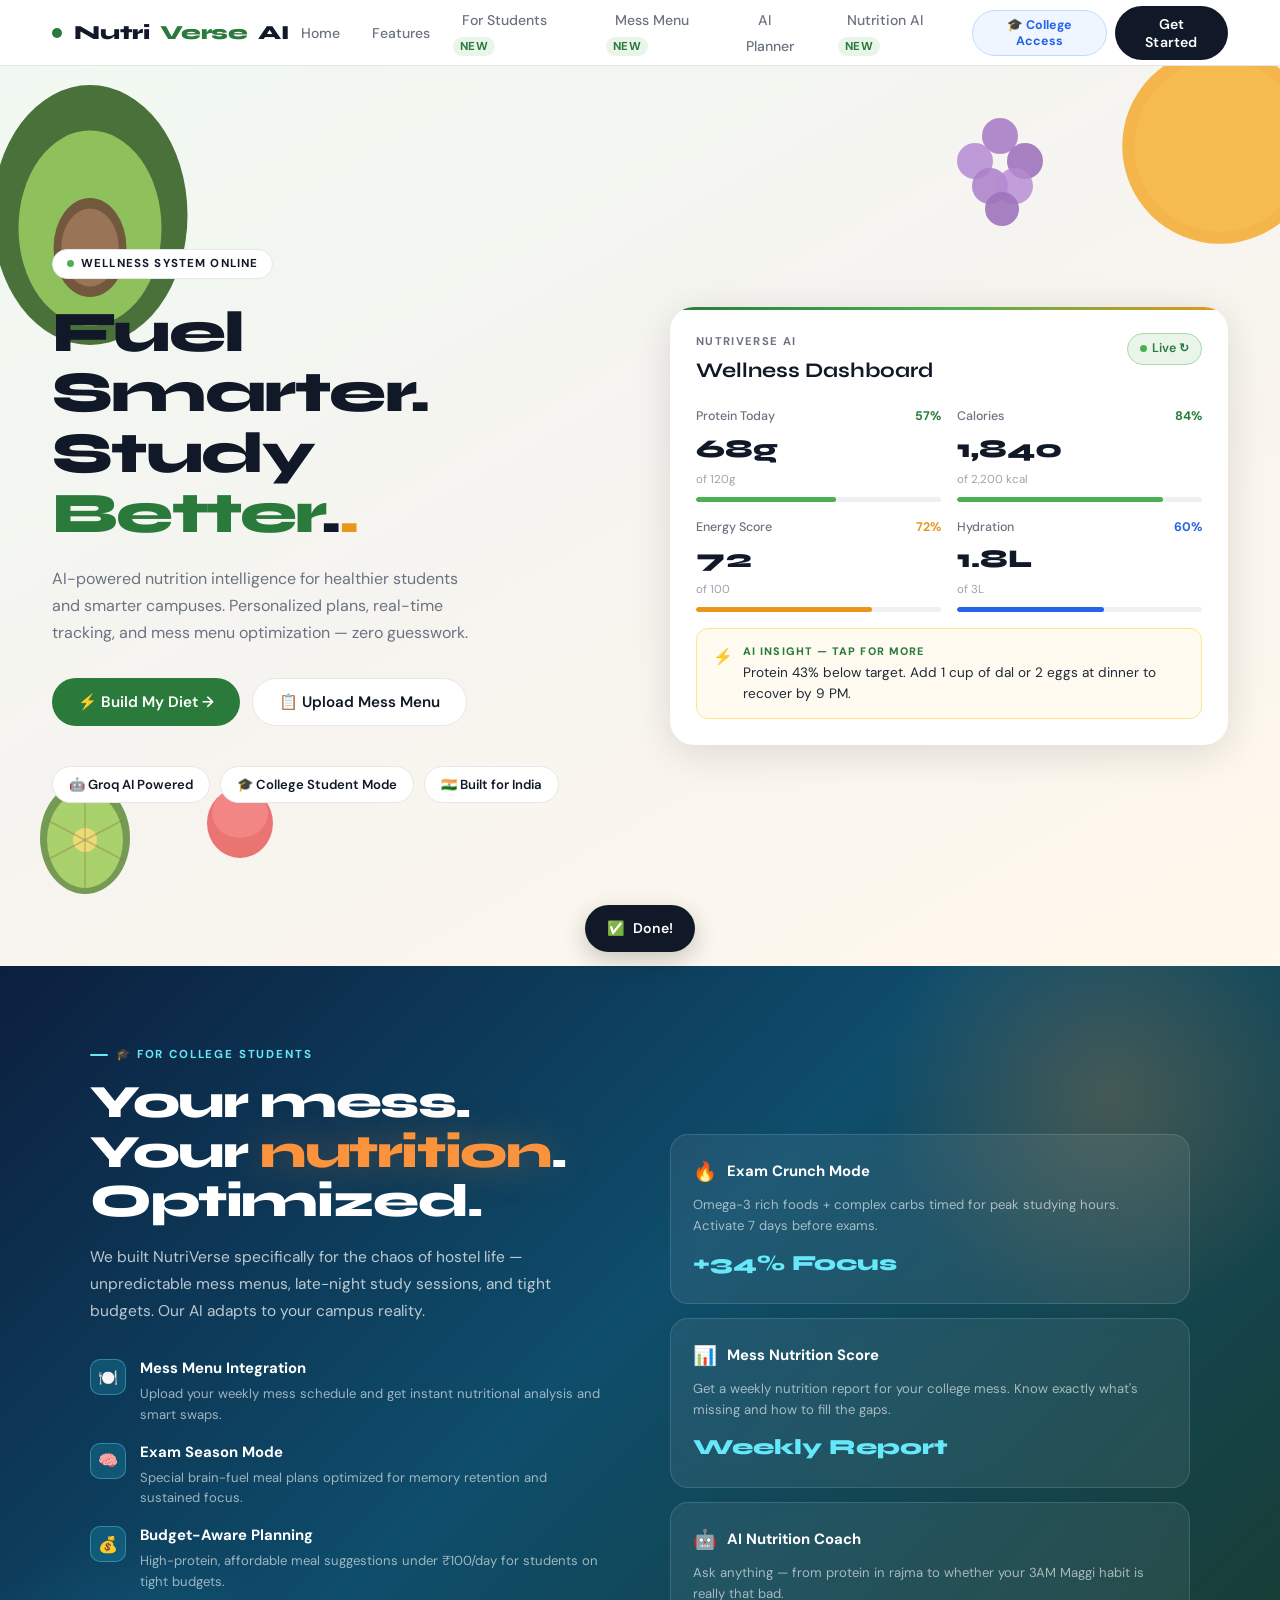
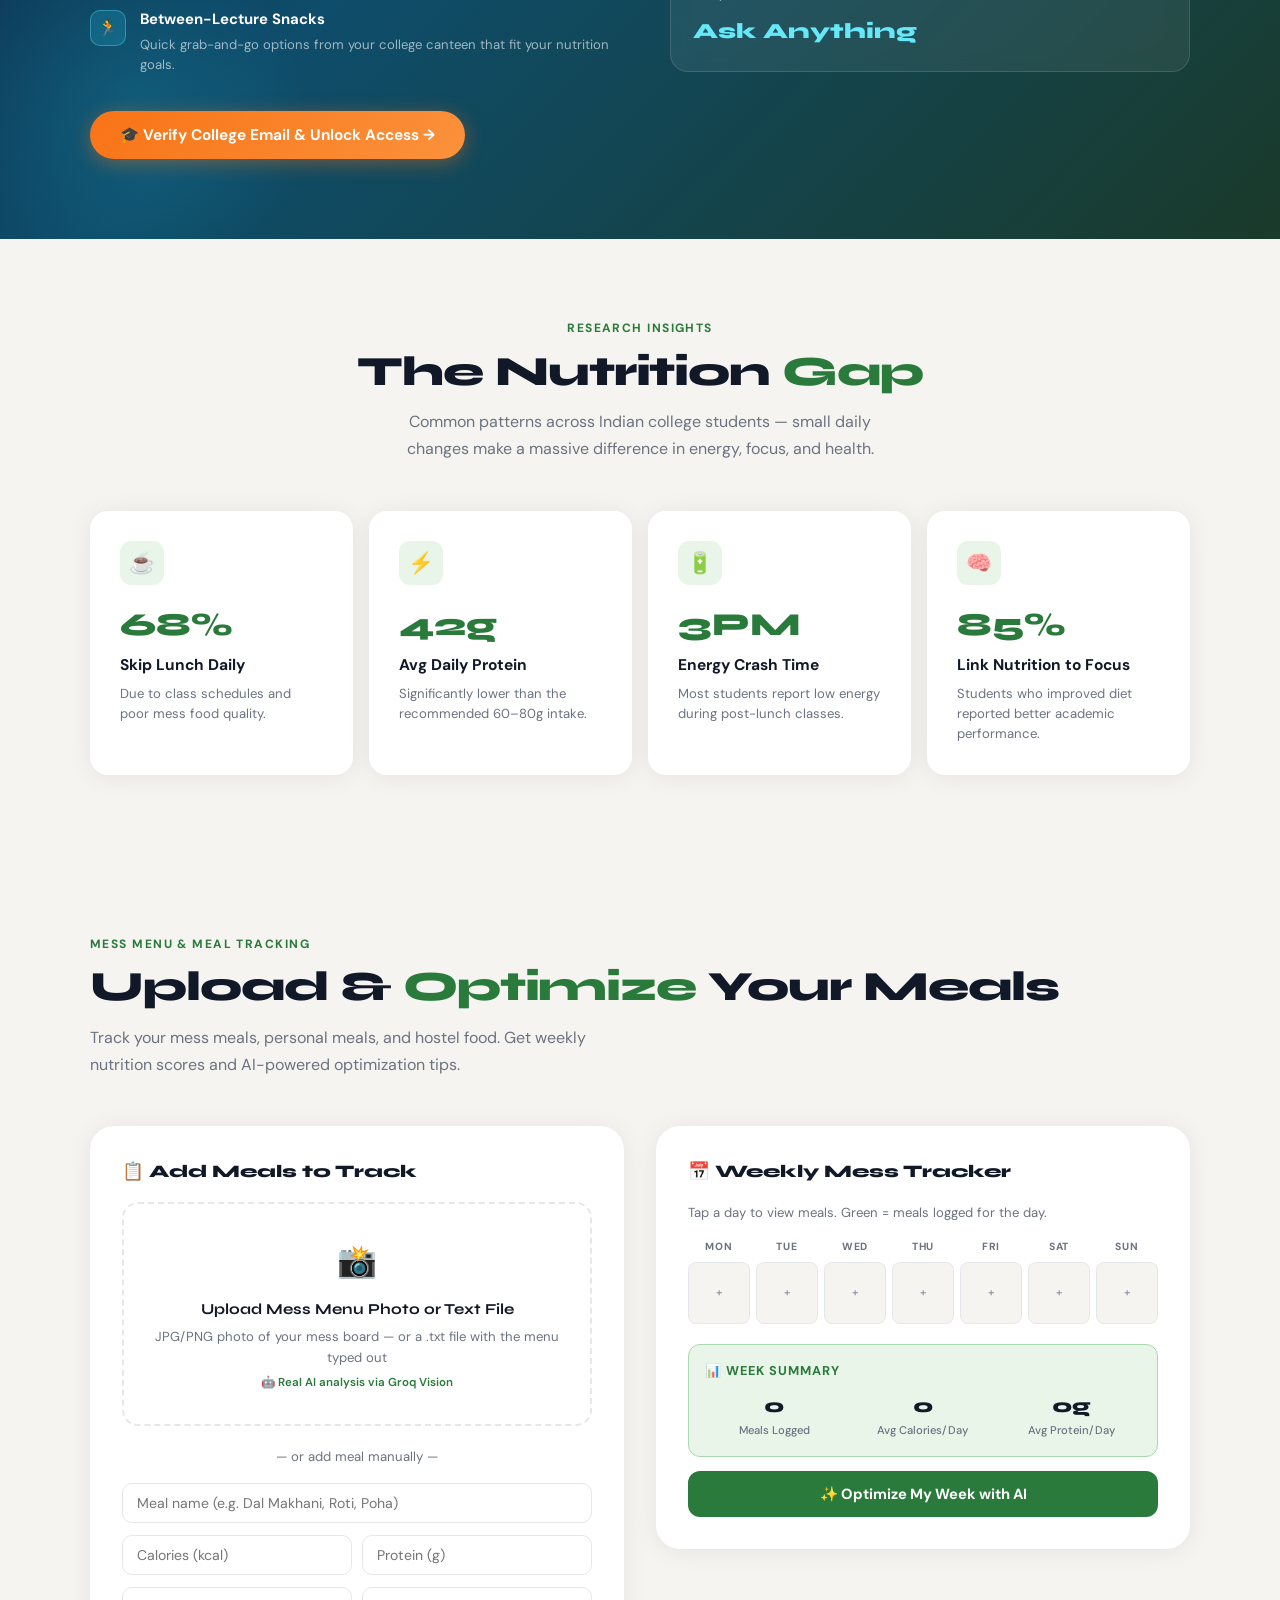
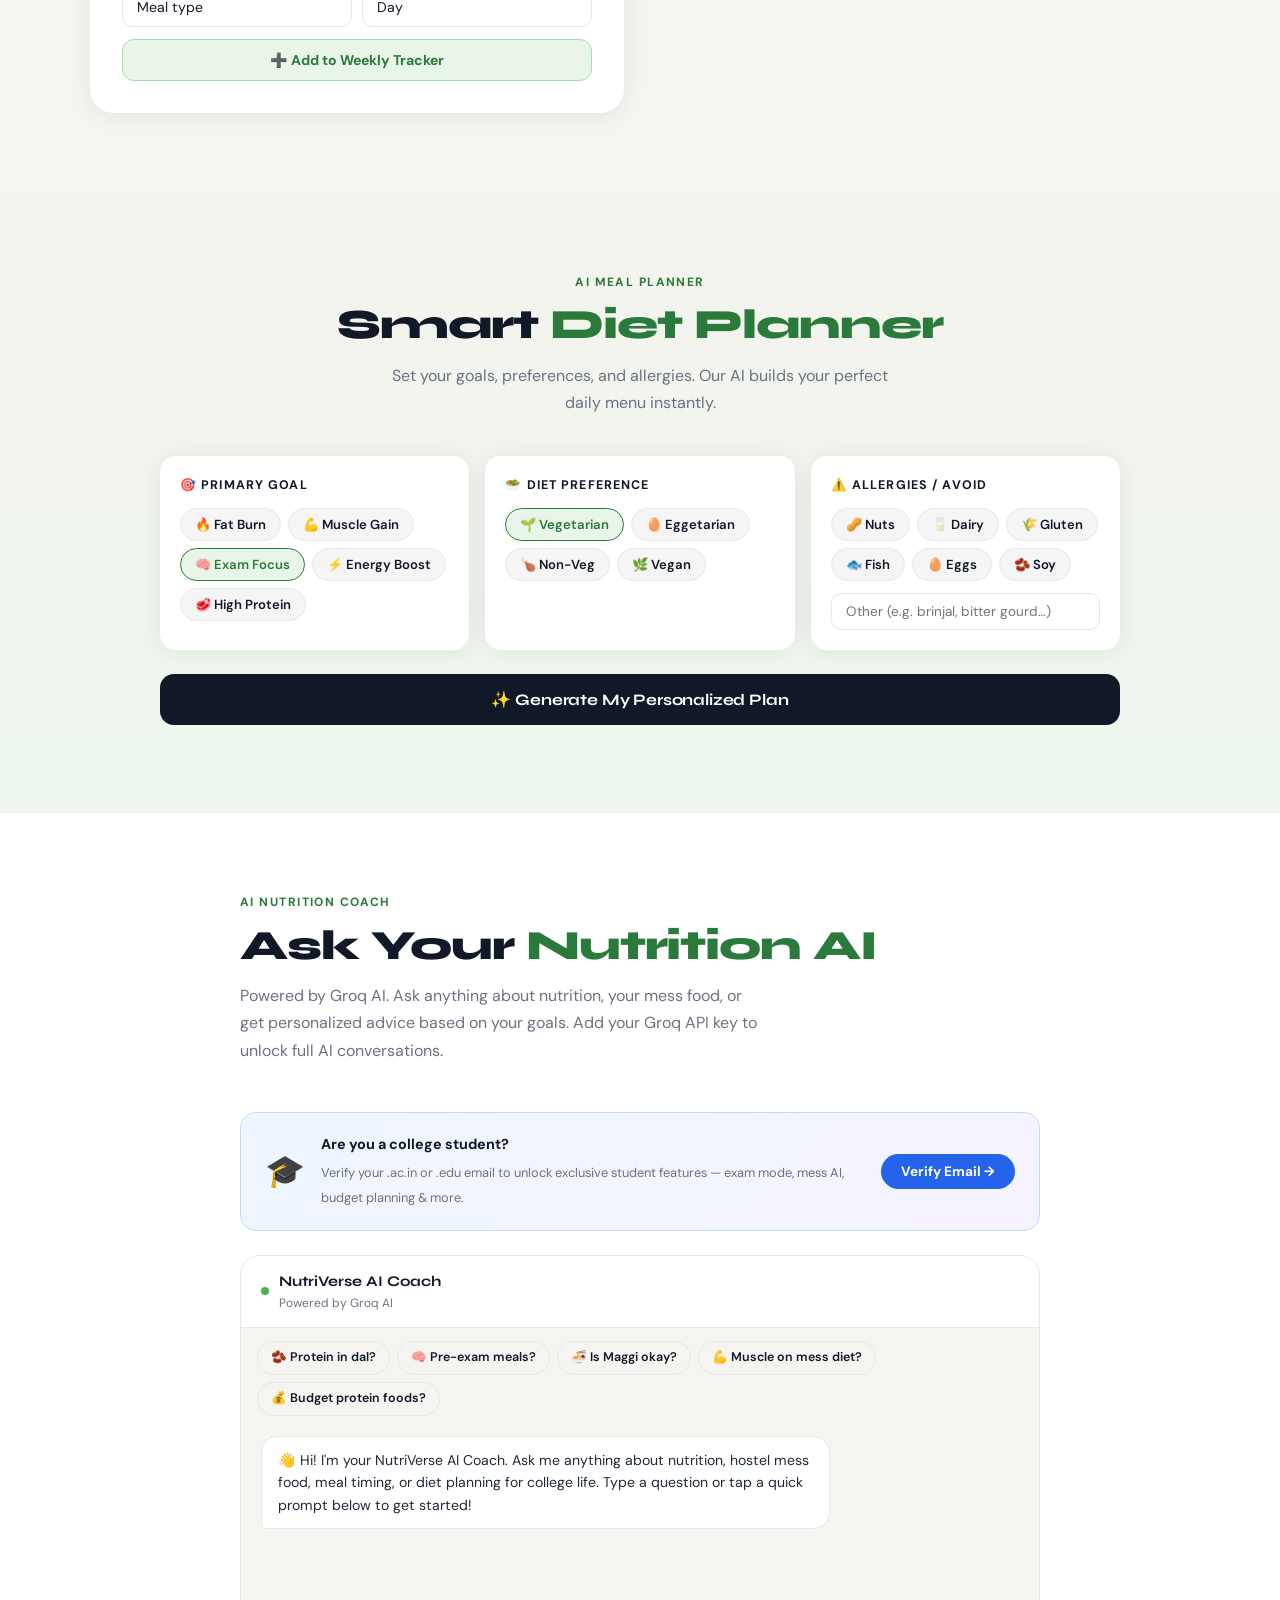
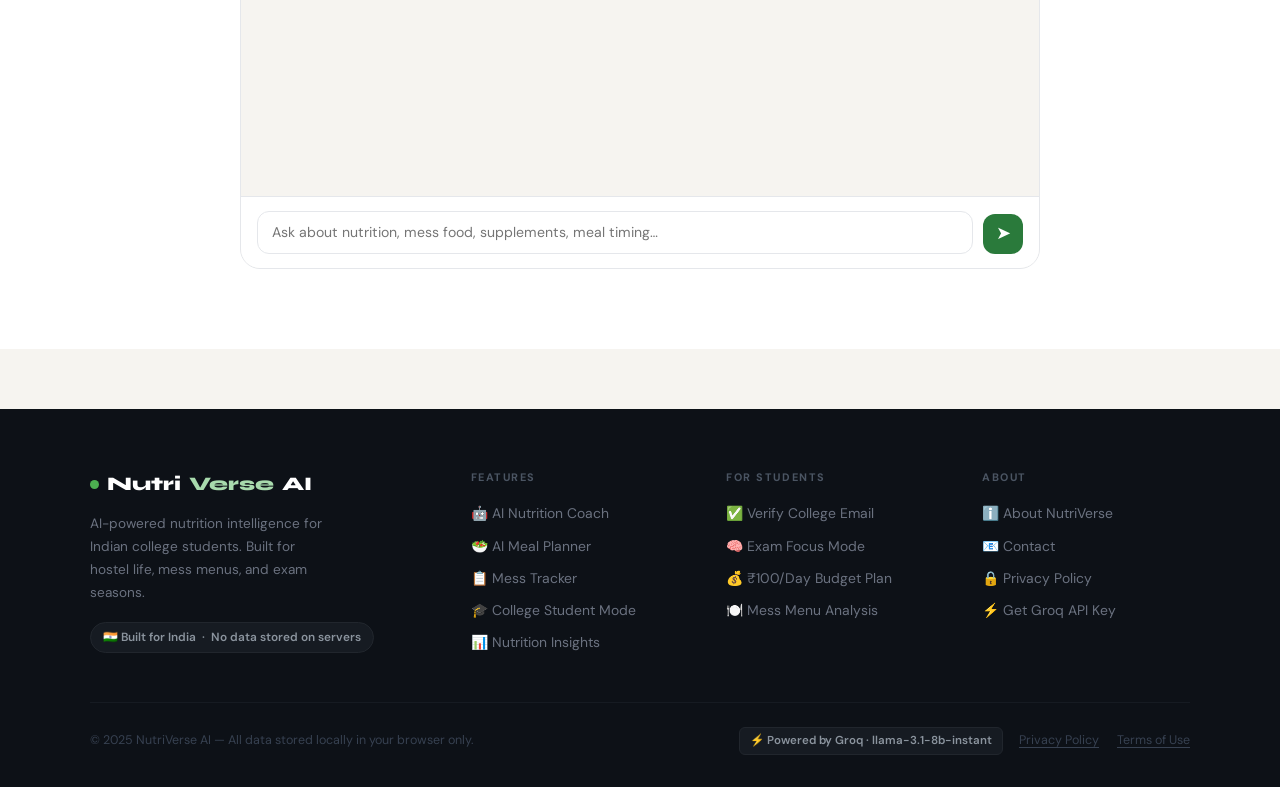
==== commit f76abacd: "Fix: real AI mess menu vision analysis, allergy multi-select, API key gating, live dashboard from me" ====
--- a/nutriverse-ai-v5.html
+++ b/nutriverse-ai-v5.html
@@ -3298,10 +3298,11 @@
           <h3 style="font-family:var(--font);font-size:1.1rem;font-weight:800;color:var(--dark);margin-bottom:16px">📋
             Add Meals to Track</h3>
           <div class="upload-zone" id="upload-zone">
-            <input type="file" class="upload-input" accept=".pdf,.jpg,.png,.txt" onchange="handleFileUpload(event)">
-            <div class="upload-icon">📁</div>
-            <div class="upload-title">Upload Mess Menu Photo / PDF</div>
-            <div class="upload-desc">Drag & drop or tap to upload your weekly mess schedule</div>
+            <input type="file" class="upload-input" id="menu-file-input" accept=".jpg,.jpeg,.png,.webp,.txt" onchange="handleFileUpload(event)">
+            <div class="upload-icon">📸</div>
+            <div class="upload-title">Upload Mess Menu Photo or Text File</div>
+            <div class="upload-desc">JPG/PNG photo of your mess board — or a .txt file with the menu typed out</div>
+            <div style="font-size:0.72rem;color:var(--green);font-weight:600;margin-top:6px">🤖 Real AI analysis via Groq Vision</div>
           </div>
           <div style="text-align:center;font-size:0.82rem;color:var(--muted);margin:10px 0 16px">— or add meal manually
             —</div>
@@ -3423,10 +3424,12 @@
         <div class="pref-card">
           <div class="pref-label">⚠️ Allergies / Avoid</div>
           <div class="chips" id="allergy-chips" style="margin-bottom:8px">
-            <button class="chip" onclick="selectChip(this,'allergy')">🥜 Nuts</button>
-            <button class="chip" onclick="selectChip(this,'allergy')">🥛 Dairy</button>
-            <button class="chip" onclick="selectChip(this,'allergy')">🌾 Gluten</button>
-            <button class="chip" onclick="selectChip(this,'allergy')">🐟 Fish</button>
+            <button class="chip" onclick="toggleChip(this)">🥜 Nuts</button>
+            <button class="chip" onclick="toggleChip(this)">🥛 Dairy</button>
+            <button class="chip" onclick="toggleChip(this)">🌾 Gluten</button>
+            <button class="chip" onclick="toggleChip(this)">🐟 Fish</button>
+            <button class="chip" onclick="toggleChip(this)">🥚 Eggs</button>
+            <button class="chip" onclick="toggleChip(this)">🫘 Soy</button>
           </div>
           <input class="allergy-input" type="text" id="allergy-other"
             placeholder="Other (e.g. brinjal, bitter gourd…)" />
@@ -3832,42 +3835,91 @@
       toastTimer = setTimeout(() => t.classList.remove('show'), dur)
     }
 
-    /* ═══ DASHBOARD REFRESH ═══ */
-    const dsStates = [
-      { prot: { p: '57%', v: '68g', s: 'of 120g', w: '57%' }, cal: { p: '84%', v: '1,840', w: '84%' }, energy: { p: '72%', v: '72', w: '72%' }, hydra: { p: '60%', v: '1.8L', w: '60%' }, i: 'Protein 43% below target. Add 1 cup of dal or 2 eggs at dinner.' },
-      { prot: { p: '75%', v: '90g', s: 'of 120g', w: '75%' }, cal: { p: '62%', v: '1,364', w: '62%' }, energy: { p: '88%', v: '88', w: '88%' }, hydra: { p: '80%', v: '2.4L', w: '80%' }, i: 'Great progress! Energy is high. Add a protein snack after 6 PM.' },
-      { prot: { p: '45%', v: '54g', s: 'of 120g', w: '45%' }, cal: { p: '95%', v: '2,090', w: '95%' }, energy: { p: '55%', v: '55', w: '55%' }, hydra: { p: '40%', v: '1.2L', w: '40%' }, i: 'Low hydration affecting energy. Drink 500ml now and reduce carbs at dinner.' },
-    ]
-    let dsIdx = 0
+    /* ═══ DASHBOARD — driven by meal tracker data ═══ */
     function refreshDashboard() {
-      dsIdx = (dsIdx + 1) % dsStates.length
-      const s = dsStates[dsIdx]
-      document.getElementById('prot-pct').textContent = s.prot.p
-      document.getElementById('prot-val').textContent = s.prot.v
-      document.getElementById('prot-sub').textContent = s.prot.s
-      document.getElementById('prot-bar').style.width = s.prot.w
-      document.getElementById('cal-pct').textContent = s.cal.p
-      document.getElementById('cal-val').textContent = s.cal.v
-      document.getElementById('cal-bar').style.width = s.cal.w
-      document.getElementById('energy-pct').textContent = s.energy.p
-      document.getElementById('energy-val').textContent = s.energy.v
-      document.getElementById('energy-bar').style.width = s.energy.w
-      document.getElementById('hydra-pct').textContent = s.hydra.p
-      document.getElementById('hydra-val').textContent = s.hydra.v
-      document.getElementById('hydra-bar').style.width = s.hydra.w
-      document.getElementById('insight-text').textContent = s.i
-      showToast('📊', 'Dashboard refreshed!')
-    }
-
-    /* ═══ CHIP SELECTION ═══ */
+      // Calculate real values from logged meals (today or latest day)
+      const todayMeals = meals.length > 0 ? meals : []
+      const totalCal = todayMeals.reduce((s, m) => s + parseInt(m.cal || 0), 0)
+      const totalProt = todayMeals.reduce((s, m) => s + parseInt(m.prot || 0), 0)
+      const tdeeData = JSON.parse(localStorage.getItem('nv_tdee') || 'null')
+      const calTarget = tdeeData ? tdeeData.calories : 2200
+      const protTarget = tdeeData ? tdeeData.protein : 120
+
+      if (todayMeals.length === 0) {
+        // No meals logged — show prompt state
+        document.getElementById('prot-pct').textContent = '0%'
+        document.getElementById('prot-val').textContent = '0g'
+        document.getElementById('prot-sub').textContent = `of ${protTarget}g`
+        document.getElementById('prot-bar').style.width = '0%'
+        document.getElementById('cal-pct').textContent = '0%'
+        document.getElementById('cal-val').textContent = '0'
+        document.getElementById('cal-bar').style.width = '0%'
+        document.getElementById('energy-pct').textContent = '—'
+        document.getElementById('energy-val').textContent = '—'
+        document.getElementById('energy-bar').style.width = '0%'
+        document.getElementById('hydra-pct').textContent = '—'
+        document.getElementById('hydra-val').textContent = '—'
+        document.getElementById('hydra-bar').style.width = '0%'
+        document.getElementById('insight-text').textContent = 'No meals logged yet. Add your meals in the Mess Tracker below to see your real nutrition data here.'
+        showToast('📊', 'Log meals below to see your real data!')
+        return
+      }
+
+      const calPct = Math.min(Math.round((totalCal / calTarget) * 100), 100)
+      const protPct = Math.min(Math.round((totalProt / protTarget) * 100), 100)
+
+      document.getElementById('prot-pct').textContent = protPct + '%'
+      document.getElementById('prot-val').textContent = totalProt + 'g'
+      document.getElementById('prot-sub').textContent = `of ${protTarget}g`
+      document.getElementById('prot-bar').style.width = protPct + '%'
+      document.getElementById('cal-pct').textContent = calPct + '%'
+      document.getElementById('cal-val').textContent = totalCal.toLocaleString()
+      document.getElementById('cal-bar').style.width = calPct + '%'
+
+      // Energy score: blend of cal + protein progress
+      const energyScore = Math.round((calPct + protPct) / 2)
+      document.getElementById('energy-pct').textContent = energyScore + '%'
+      document.getElementById('energy-val').textContent = energyScore
+      document.getElementById('energy-bar').style.width = energyScore + '%'
+
+      // Hydration: static prompt (can't be measured)
+      document.getElementById('hydra-pct').textContent = '—'
+      document.getElementById('hydra-val').textContent = 'Log water'
+      document.getElementById('hydra-bar').style.width = '0%'
+
+      // Smart insight based on real data
+      let insight = ''
+      if (protPct < 50) insight = `Protein only ${protPct}% of target. Add dal, paneer, or eggs to hit ${protTarget}g today.`
+      else if (calPct > 95) insight = `Calories near target (${totalCal} kcal). Focus on protein-rich snacks over carbs now.`
+      else if (protPct >= 80 && calPct >= 70) insight = `Great progress! ${totalProt}g protein · ${totalCal} kcal logged. Stay hydrated and keep it up!`
+      else insight = `${totalProt}g protein logged so far. ${Math.max(0, protTarget - totalProt)}g more to reach your ${protTarget}g daily target.`
+      document.getElementById('insight-text').textContent = insight
+      showToast('📊', `Dashboard updated from ${todayMeals.length} logged meal(s)!`)
+    }
+
+    /* ═══ CHIP SELECTION — radio for goal/diet ═══ */
     function selectChip(el, group) {
       const parent = el.closest('.chips') || el.closest('.selector-chips')
       parent.querySelectorAll('.chip').forEach(c => c.classList.remove('on'))
       el.classList.add('on')
     }
 
+    /* ═══ TOGGLE CHIP — multi-select for allergies ═══ */
+    function toggleChip(el) {
+      el.classList.toggle('on')
+    }
+
+    /* ═══ API KEY GUARD ═══ */
+    function requireApiKey(featureName = 'this AI feature') {
+      if (apiKey) return true
+      showToast('🔑', `API key needed for ${featureName}. Triple-click the logo to open Admin Panel.`, 5000)
+      openAdminPanel()
+      return false
+    }
+
     /* ═══ AI MEAL PLANNER — 100% Groq powered, no hardcoded plans ═══ */
     async function generatePlan() {
+      if (!requireApiKey('Meal Planner')) return
       const btn = document.getElementById('generate-btn')
       btn.classList.add('loading'); btn.disabled = true
       document.getElementById('daily-plan').classList.remove('visible')
@@ -3885,19 +3937,31 @@
       const isStudent = collegeVerified
       const budgetNote = isStudent ? 'Keep each meal under ₹80 — student hostel budget.' : 'Use affordable Indian ingredients.'
 
-      // Build a very explicit prompt so the model cannot ignore any field
-      const prompt = `You are a precise Indian nutrition expert. Generate a 1-day personalized meal plan strictly following ALL of these rules:
-
+      // Use TDEE data if available
+      const tdeeData = JSON.parse(localStorage.getItem('nv_tdee') || 'null')
+      const calTarget = tdeeData ? tdeeData.calories : 2000
+      const protTarget = tdeeData ? tdeeData.protein : 80
+      const tdeeNote = tdeeData
+        ? `TARGET CALORIES: ${calTarget} kcal/day. TARGET PROTEIN: ${protTarget}g/day. Plan meals to hit these targets exactly.`
+        : 'Aim for approximately 1800-2200 kcal and 60-80g protein.'
+
+      // Build an extremely explicit prompt — model MUST respect every field
+      const prompt = `You are a precise Indian nutrition expert. Generate a 1-day personalized meal plan strictly following ALL rules below. Any violation is unacceptable.
+
+${tdeeNote}
 GOAL: ${goal}
-DIET TYPE: ${diet} — only suggest foods compatible with this diet. If Vegetarian, NO chicken/fish/meat. If Vegan, NO dairy or eggs. If Eggetarian, eggs are fine but no meat.
-ALLERGIES / AVOID: ${allergyStr} — NEVER include these ingredients or any dish containing them, not even as a minor component.
-CONTEXT: ${isStudent ? 'Indian college hostel student with mess/canteen access.' : 'Indian adult cooking at home or eating out.'}
+DIET TYPE: ${diet}
+  - Vegetarian → ZERO meat, chicken, fish, seafood
+  - Vegan → ZERO dairy, eggs, meat
+  - Eggetarian → eggs OK, ZERO meat/chicken/fish
+  - Non-Veg → anything allowed
+ALLERGIES / STRICTLY AVOID: ${allergyStr}
+  → Do NOT include these in any meal, not even as garnish, sauce, or trace ingredient.
+CONTEXT: ${isStudent ? 'Indian college hostel student — suggest mess/canteen foods + easy hostel options.' : 'Indian adult at home or eating out.'}
 BUDGET: ${budgetNote}
 
-Return ONLY a valid JSON object. No explanation, no markdown fences, no extra text.
-
-Required format:
-{"title":"<descriptive plan name>","cal":<total daily calories as integer>,"protein":"<total protein e.g. 74g>","meals":[{"tag":"Breakfast","name":"<specific Indian meal name>","protein":<grams as integer>,"kcal":<kcal as integer>,"note":"<1 short tip>"},{"tag":"Lunch","name":"...","protein":<n>,"kcal":<n>,"note":"..."},{"tag":"Snack","name":"...","protein":<n>,"kcal":<n>,"note":"..."},{"tag":"Dinner","name":"...","protein":<n>,"kcal":<n>,"note":"..."}]}`
+Return ONLY valid JSON, no markdown, no explanation:
+{"title":"<specific descriptive name>","cal":<total kcal integer>,"protein":"<e.g. 74g>","meals":[{"tag":"Breakfast","name":"<specific Indian dish>","protein":<g>,"kcal":<kcal>,"note":"<1 practical tip>"},{"tag":"Lunch","name":"...","protein":<g>,"kcal":<k>,"note":"..."},{"tag":"Snack","name":"...","protein":<g>,"kcal":<k>,"note":"..."},{"tag":"Dinner","name":"...","protein":<g>,"kcal":<k>,"note":"..."}]}`
 
       try {
         const res = await fetch('https://api.groq.com/openai/v1/chat/completions', {
@@ -3907,7 +3971,7 @@
             model: 'llama-3.1-8b-instant',
             messages: [{ role: 'user', content: prompt }],
             max_tokens: 600,
-            temperature: 0.5  // lower = more consistent JSON compliance
+            temperature: 0.5
           })
         })
         const data = await res.json()
@@ -3919,17 +3983,14 @@
           return
         }
 
-        // Safely parse — strip any accidental markdown fences
         let raw = data.choices[0].message.content.trim()
         raw = raw.replace(/^```json?\s*/i, '').replace(/```\s*$/, '').trim()
         const plan = JSON.parse(raw)
 
-        // Render the plan
         document.getElementById('plan-title-text').textContent = plan.title || `${goal} Plan`
         document.getElementById('plan-cal-num').textContent = (plan.cal || 0).toLocaleString()
         document.getElementById('plan-total-val').textContent = plan.protein || '—'
 
-        // Show allergy/diet badges under the title so the user can see they were respected
         const badgeHtml = [
           `<span style="background:var(--green-bg);color:var(--green);border:1px solid var(--green-xl);border-radius:50px;padding:2px 10px;font-size:0.7rem;font-weight:700">${diet}</span>`,
           ...allergies.map(a => `<span style="background:#FEF3DC;color:#92400E;border:1px solid #FCD34D;border-radius:50px;padding:2px 10px;font-size:0.7rem;font-weight:700">No ${a}</span>`)
@@ -3962,7 +4023,20 @@
       btn.classList.remove('loading'); btn.disabled = false
     }
 
-    function savePlan() { showToast('💾', 'Plan saved! (Use Share to copy it.)') }
+    function savePlan() {
+      const email = localStorage.getItem('nv_user_email')
+      if (!email) { showToast('⚠️', 'Sign in first to save plans!'); openVerifyModal(); return }
+      const title = document.getElementById('plan-title-text').textContent
+      const cal = document.getElementById('plan-cal-num').textContent
+      const prot = document.getElementById('plan-total-val').textContent
+      const mealsHTML = document.getElementById('meal-rows').innerHTML
+      const key = 'nv_plans_' + email
+      const plans = JSON.parse(localStorage.getItem(key) || '[]')
+      if (plans.length >= 5) plans.pop()
+      plans.unshift({ title, cal, prot, mealsHTML, date: new Date().toLocaleDateString('en-IN', { day: 'numeric', month: 'short', year: 'numeric' }), ts: Date.now() })
+      localStorage.setItem(key, JSON.stringify(plans))
+      showToast('💾', 'Plan saved to your history!')
+    }
 
     function sharePlan() {
       const title = document.getElementById('plan-title-text').textContent
@@ -4097,66 +4171,120 @@
       openModal('day-modal')
     }
 
+    /* ═══ MESS MENU ANALYSIS — real Groq vision + text ═══ */
     function handleFileUpload(e) {
       const file = e.target.files[0]
       if (!file) return
-      showToast('📁', `${file.name} received — analyzing with AI…`, 3500)
+      if (!requireApiKey('Mess Menu Analyzer')) { e.target.value = ''; return }
+
+      const optResult = document.getElementById('opt-result')
+      const optResultText = document.getElementById('opt-result-text')
+      optResult.style.display = 'block'
+      optResultText.innerHTML = '⏳ Reading your mess menu…'
+
+      showToast('📸', `${file.name} received — AI analyzing…`, 3500)
 
       const reader = new FileReader()
-      reader.onload = async (ev) => {
-        const optResult = document.getElementById('opt-result')
-        const optResultText = document.getElementById('opt-result-text')
-        optResult.style.display = 'block'
-        optResultText.textContent = '⏳ AI is reading your mess menu…'
-
-        let userContent = ''
-        if (file.type === 'text/plain') {
-          // Real text — send the actual content
-          userContent = `Here is the actual mess menu the student uploaded:\n\n${ev.target.result.slice(0, 3000)}\n\nAnalyze this and provide: 1) Estimated daily calories and protein. 2) Top 3 nutritional gaps. 3) Specific, affordable Indian food additions to fix the gaps. Be concise and practical.`
+
+      if (file.type === 'text/plain') {
+        reader.onload = async (ev) => {
+          await analyzeMessContent({ type: 'text', content: ev.target.result.slice(0, 4000) }, file.name)
+        }
+        reader.readAsText(file)
+      } else if (file.type.startsWith('image/')) {
+        reader.onload = async (ev) => {
+          const base64 = ev.target.result.split(',')[1]
+          await analyzeMessContent({ type: 'image', base64, mimeType: file.type }, file.name)
+        }
+        reader.readAsDataURL(file)
+      } else {
+        optResultText.innerHTML = `⚠️ <strong>Unsupported file type.</strong><br>Please upload a <strong>JPG/PNG photo</strong> of your mess board, or a <strong>.txt file</strong> with the menu typed out. PDF is not supported in browser.`
+      }
+    }
+
+    async function analyzeMessContent({ type, content, base64, mimeType }, filename) {
+      const optResultText = document.getElementById('opt-result-text')
+      optResultText.innerHTML = '🤖 AI is analyzing your mess menu in detail…'
+
+      const systemPrompt = 'You are an expert Indian college mess nutrition analyst. Provide specific, data-driven, actionable analysis. Always format with clear section headers using **bold**.'
+      const userPrompt = `Analyze this Indian college mess menu thoroughly and provide:
+
+**1. Menu Items Identified** — List every dish/item you can see or read.
+
+**2. Daily Nutrition Estimate** — Calories, protein, carbs, and fat (estimate for a full day of 3 meals from this menu).
+
+**3. Nutrition Score** — Rate this menu out of 10 with a brief reason.
+
+**4. Top 3 Nutritional Gaps** — What critical nutrients are missing and why this matters for students.
+
+**5. Smart Fixes (with cost)** — 3 specific, affordable Indian foods/items to add to bridge the gaps (include approximate ₹ cost).
+
+**6. Best Meal Combinations** — Which items on this menu to combine together for maximum nutrition.
+
+Be specific, practical, and tailored to an Indian college student's reality.`
+
+      let messages
+      if (type === 'text') {
+        messages = [
+          { role: 'system', content: systemPrompt },
+          { role: 'user', content: `${userPrompt}\n\nMENU CONTENT:\n${content}` }
+        ]
+      } else {
+        // Vision model for images
+        messages = [
+          {
+            role: 'user',
+            content: [
+              { type: 'text', text: userPrompt },
+              { type: 'image_url', image_url: { url: `data:${mimeType};base64,${base64}` } }
+            ]
+          }
+        ]
+      }
+
+      const model = type === 'image' ? 'meta-llama/llama-4-scout-17b-16e-instruct' : 'llama-3.3-70b-versatile'
+
+      try {
+        const res = await fetch('https://api.groq.com/openai/v1/chat/completions', {
+          method: 'POST',
+          headers: { 'Content-Type': 'application/json', 'Authorization': `Bearer ${apiKey}` },
+          body: JSON.stringify({ model, messages, max_tokens: 900, temperature: 0.4 })
+        })
+        const data = await res.json()
+        if (data.choices?.[0]) {
+          const reply = data.choices[0].message.content
+          // Render with basic markdown: **bold** and newlines
+          optResultText.innerHTML = reply
+            .replace(/\*\*(.*?)\*\*/g, '<strong>$1</strong>')
+            .replace(/\n\n/g, '<br><br>')
+            .replace(/\n/g, '<br>')
+          showToast('✅', 'Mess menu fully analyzed by AI!')
         } else {
-          // Image or PDF — use contextual analysis
-          userContent = `A college student uploaded a mess menu file called "${file.name}" (${(file.size / 1024).toFixed(0)}KB, type: ${file.type}). Based on a typical Indian college mess that serves dal, roti, rice, sabzi, and occasionally egg or paneer: analyze the likely nutritional profile and provide: 1) Estimated daily calories (~1200-1600 kcal) and protein (~30-50g) typical of Indian college messes. 2) The 3 most common nutritional gaps (protein, iron, vitamins). 3) Three specific, cheap additions (canteen or kirana) to meaningfully improve nutrition. Keep it under 200 words and actionable.`
+          const errMsg = data.error?.message || 'Unknown API error'
+          optResultText.innerHTML = `⚠️ <strong>AI Error:</strong> ${errMsg}<br><small>Check your Groq API key in Admin Panel (triple-click logo).</small>`
         }
-
-        try {
-          const res = await fetch('https://api.groq.com/openai/v1/chat/completions', {
-            method: 'POST',
-            headers: { 'Content-Type': 'application/json', 'Authorization': `Bearer ${apiKey}` },
-            body: JSON.stringify({
-              model: 'llama-3.1-8b-instant',
-              messages: [
-                { role: 'system', content: 'You are an Indian college nutrition analyst. Be concise, specific, and practical. Focus on realistic, affordable improvements.' },
-                { role: 'user', content: userContent }
-              ],
-              max_tokens: 400, temperature: 0.6
-            })
-          })
-          const data = await res.json()
-          if (data.choices && data.choices[0]) {
-            const reply = data.choices[0].message.content
-            optResultText.textContent = reply
-            showToast('✅', 'Mess menu analyzed by AI!')
-          } else {
-            const errMsg = data.error?.message || 'Unknown error'
-            optResultText.textContent = `⚠️ AI error: ${errMsg}`
-          }
-        } catch (err) {
-          optResultText.textContent = `⚠️ Could not analyze: ${err.message}. Check your internet connection.`
-        }
-      }
-
-      if (file.type === 'text/plain') reader.readAsText(file)
-      else reader.readAsDataURL(file) // triggers onload for non-text files too
-    }
-
-    /* ═══ DRAG & DROP ═══ */
+      } catch (err) {
+        optResultText.innerHTML = `⚠️ <strong>Network Error:</strong> ${err.message}<br><small>Check your internet connection and try again.</small>`
+      }
+    }
+
+    /* ═══ DRAG & DROP — now properly triggers analysis ═══ */
     const uploadZone = document.getElementById('upload-zone')
     uploadZone.addEventListener('dragover', e => { e.preventDefault(); uploadZone.classList.add('drag-over') })
     uploadZone.addEventListener('dragleave', () => uploadZone.classList.remove('drag-over'))
-    uploadZone.addEventListener('drop', e => { e.preventDefault(); uploadZone.classList.remove('drag-over'); if (e.dataTransfer.files[0]) showToast('📁', `Uploaded: ${e.dataTransfer.files[0].name}`) })
+    uploadZone.addEventListener('drop', e => {
+      e.preventDefault()
+      uploadZone.classList.remove('drag-over')
+      const file = e.dataTransfer.files[0]
+      if (file) {
+        // Create a synthetic event and trigger the handler
+        handleFileUpload({ target: { files: [file], value: '' } })
+      }
+    })
 
     async function optimizeMeals() {
       if (!meals.length) { showToast('⚠️', 'Add some meals first to optimize!'); return }
+      if (!requireApiKey('Meal Optimizer')) return
       const spinner = document.getElementById('opt-spinner')
       const text = document.getElementById('opt-text')
       spinner.style.display = 'inline-block'; text.textContent = 'AI analyzing…'
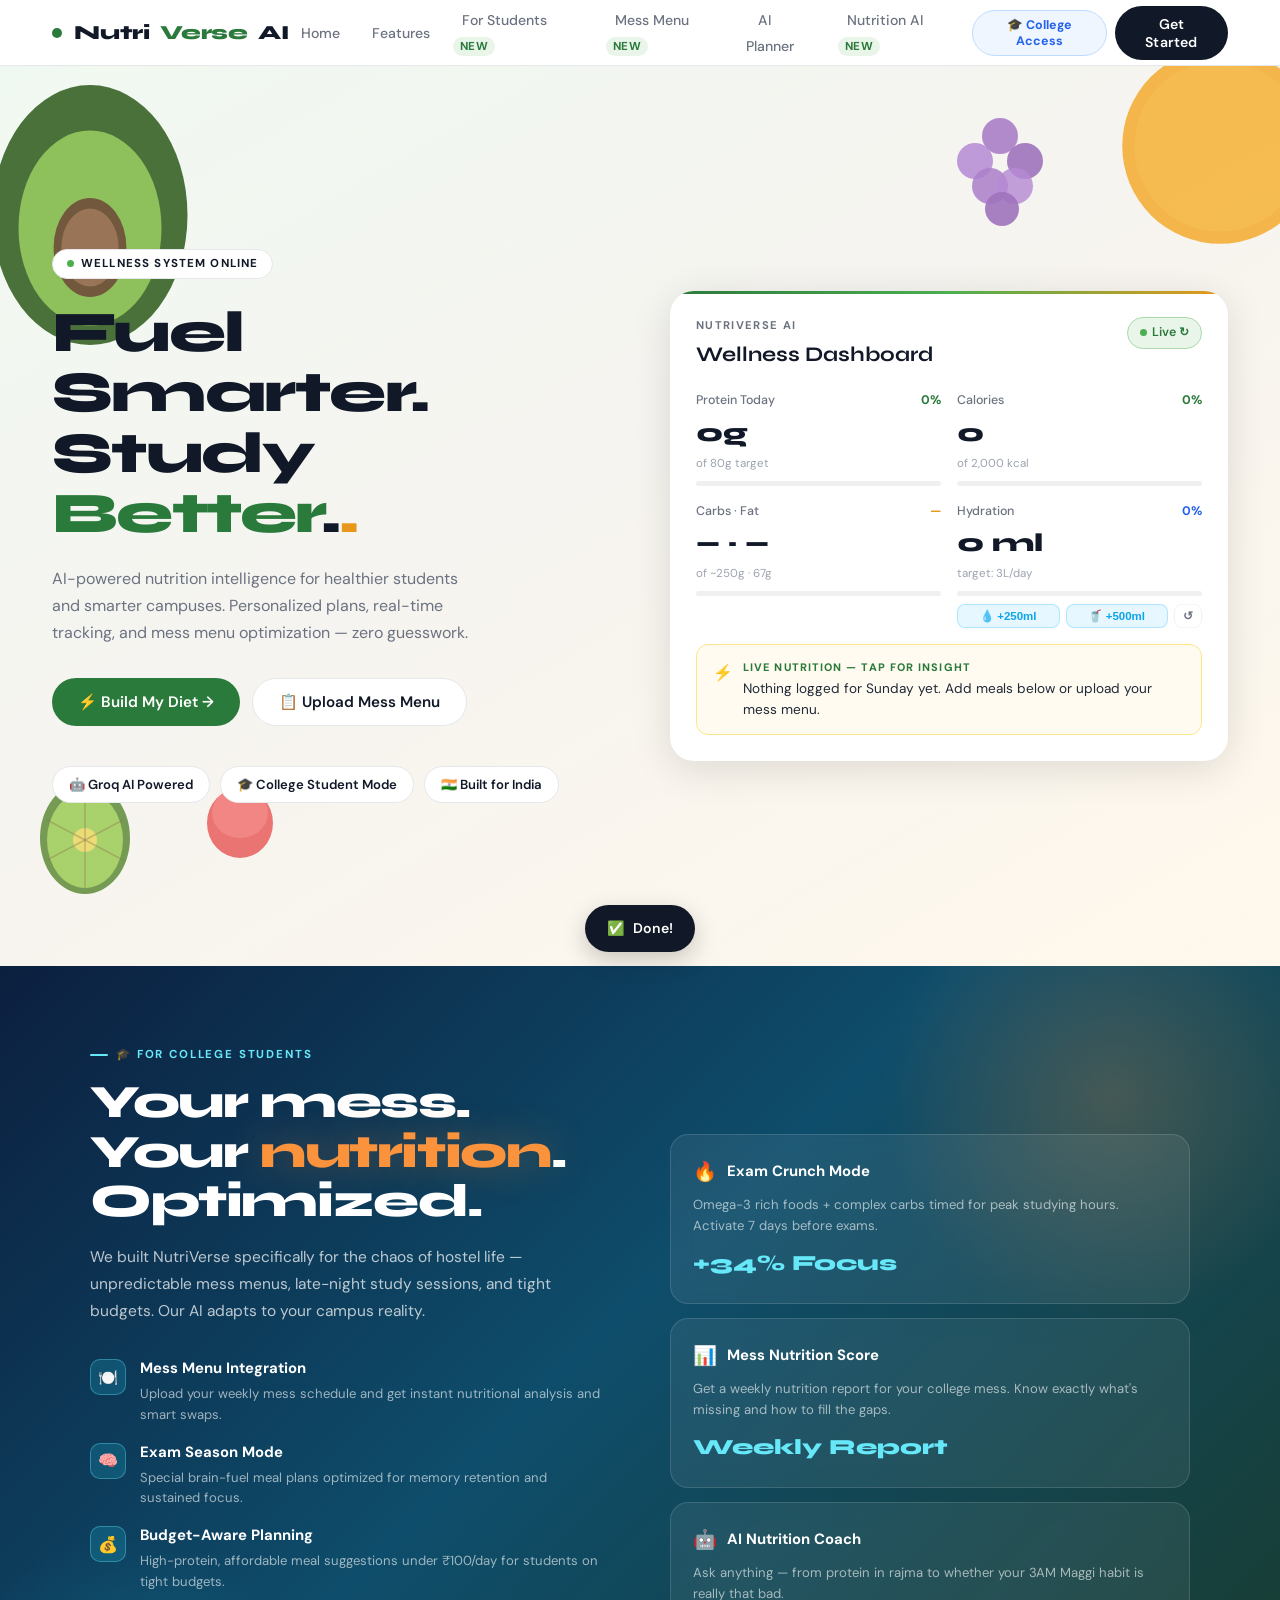
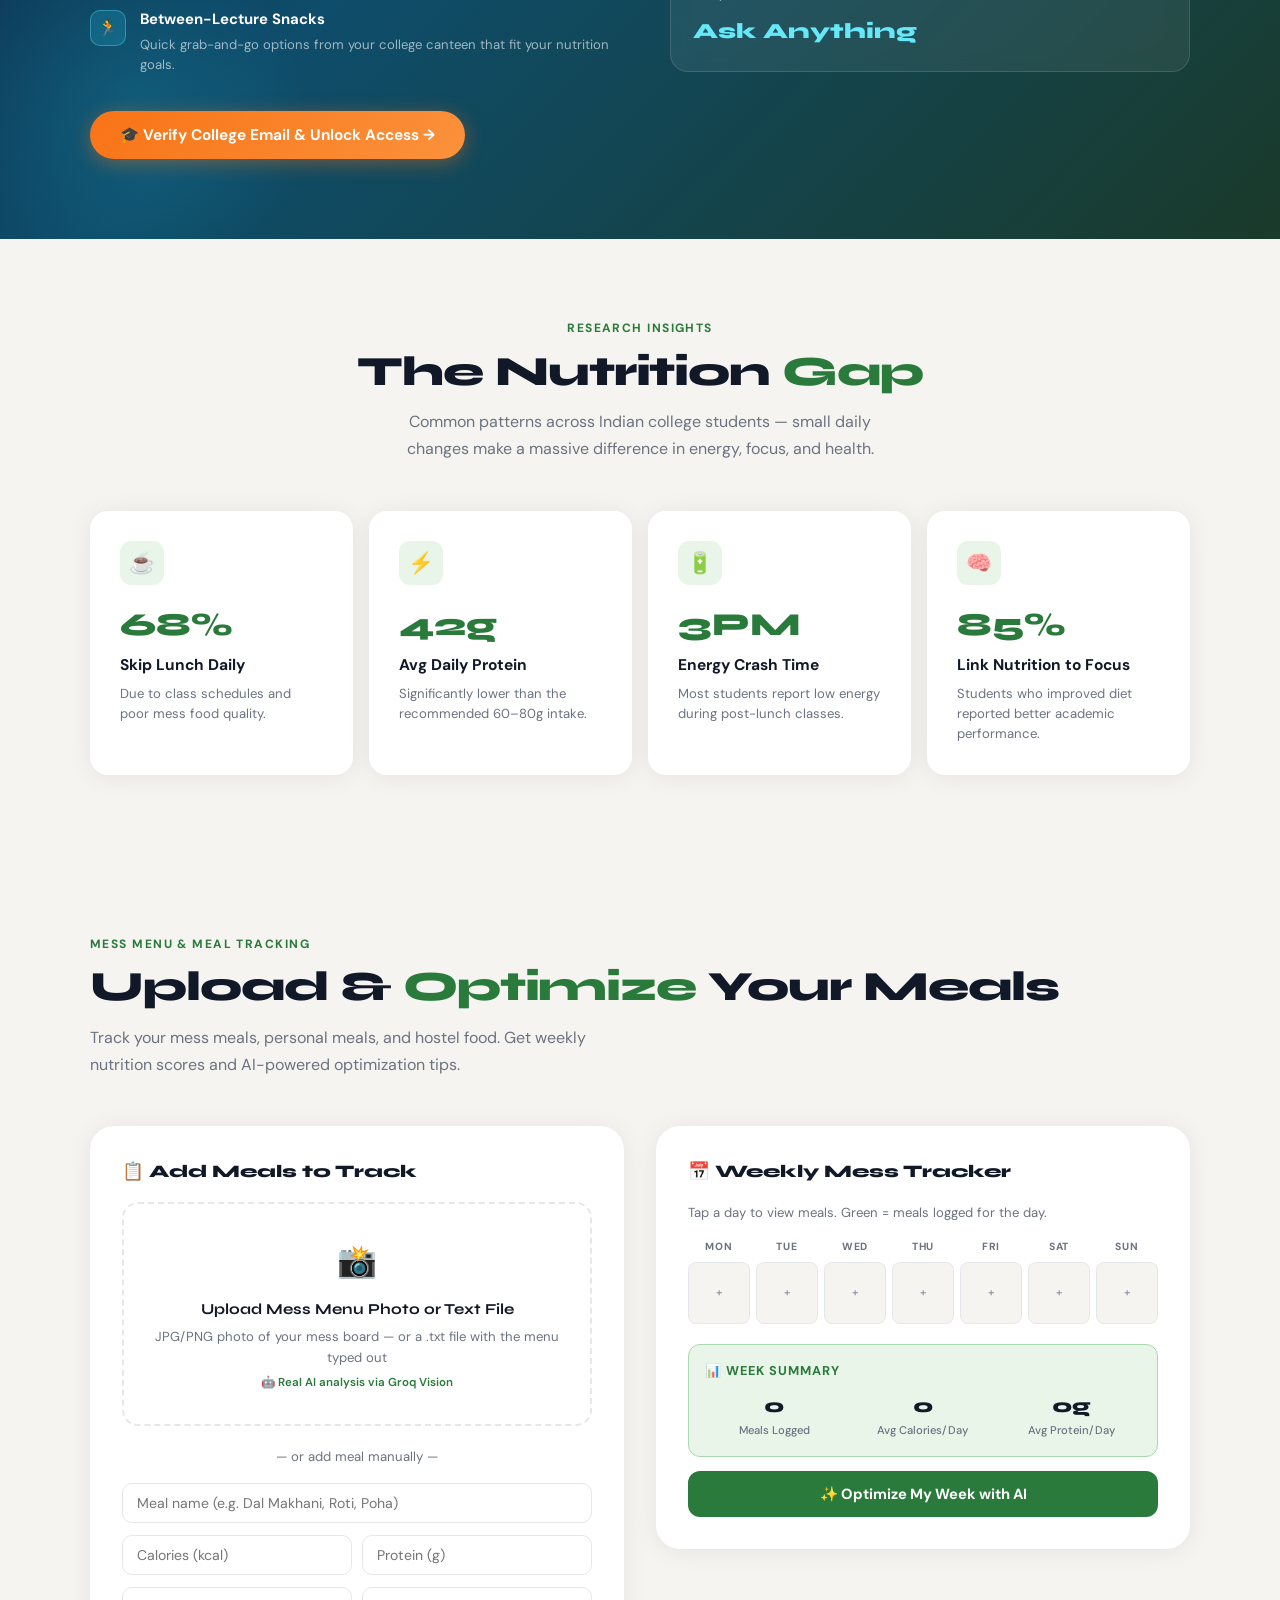
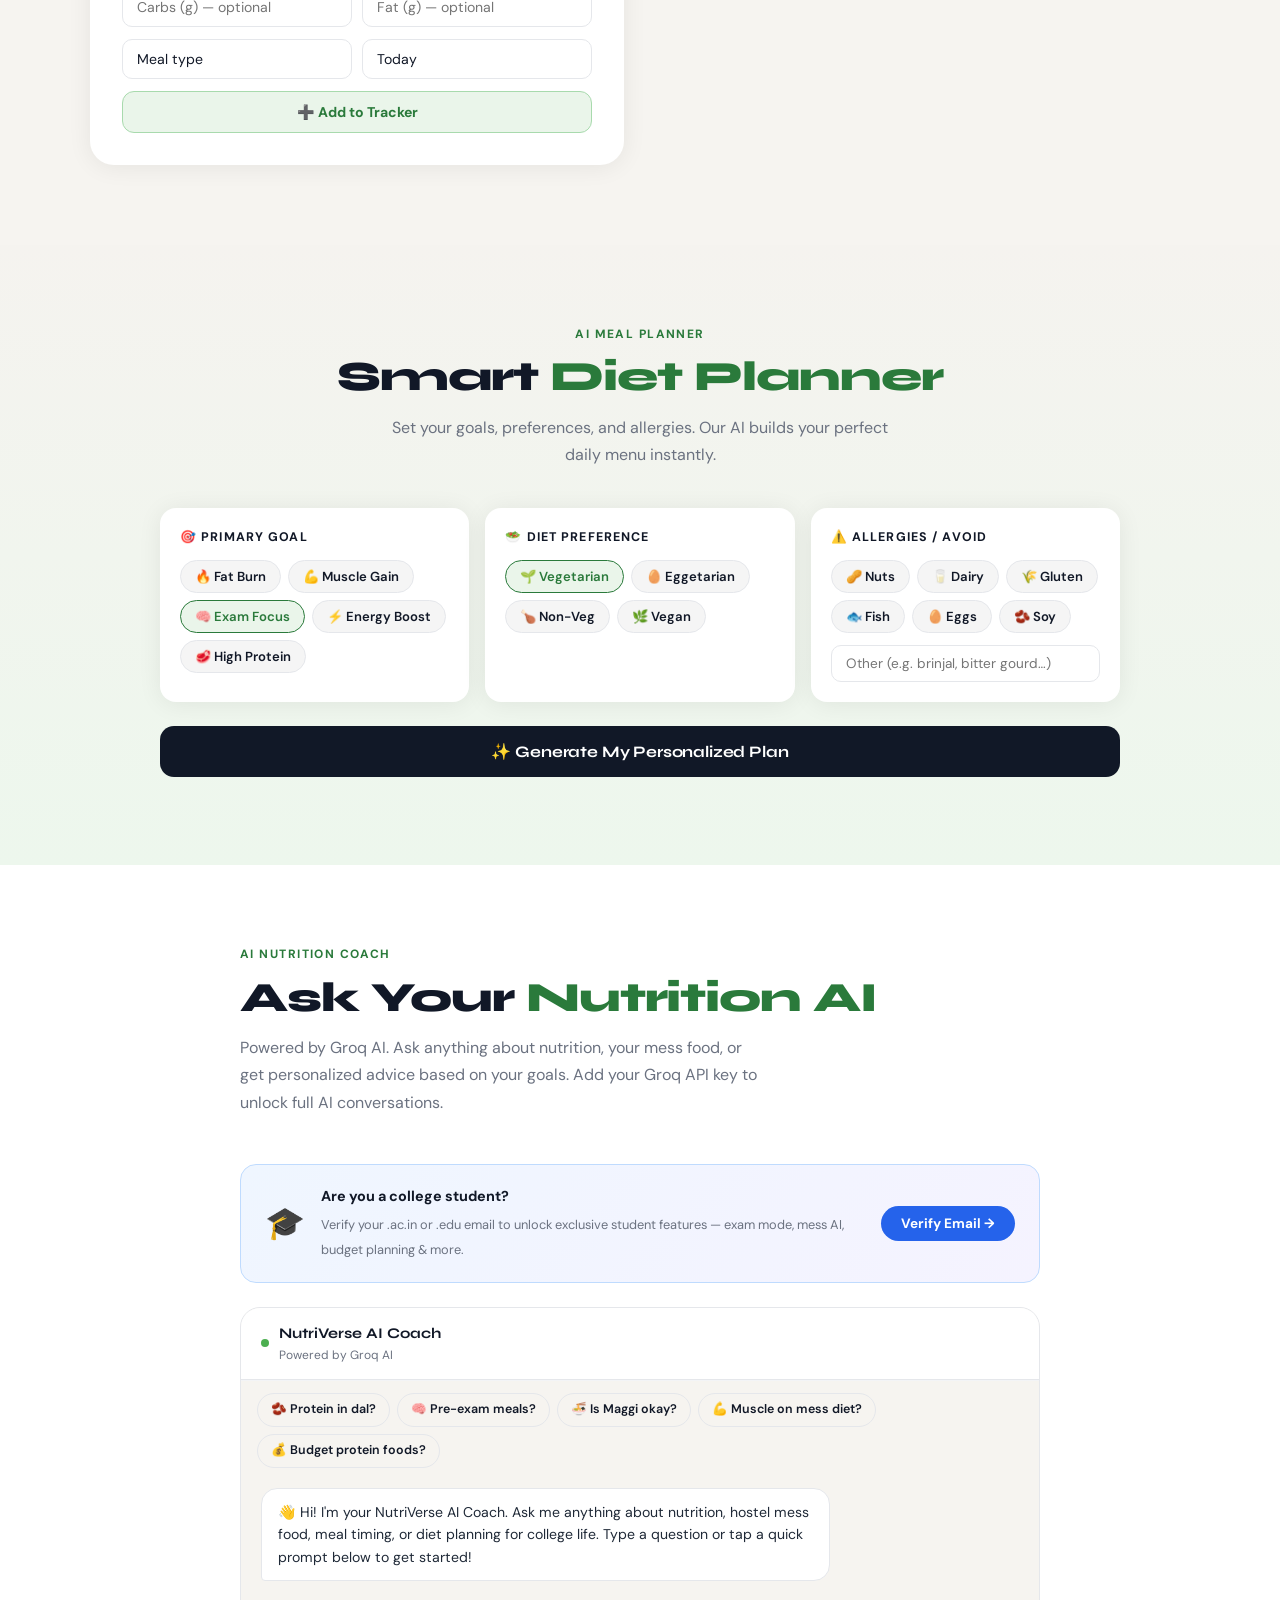
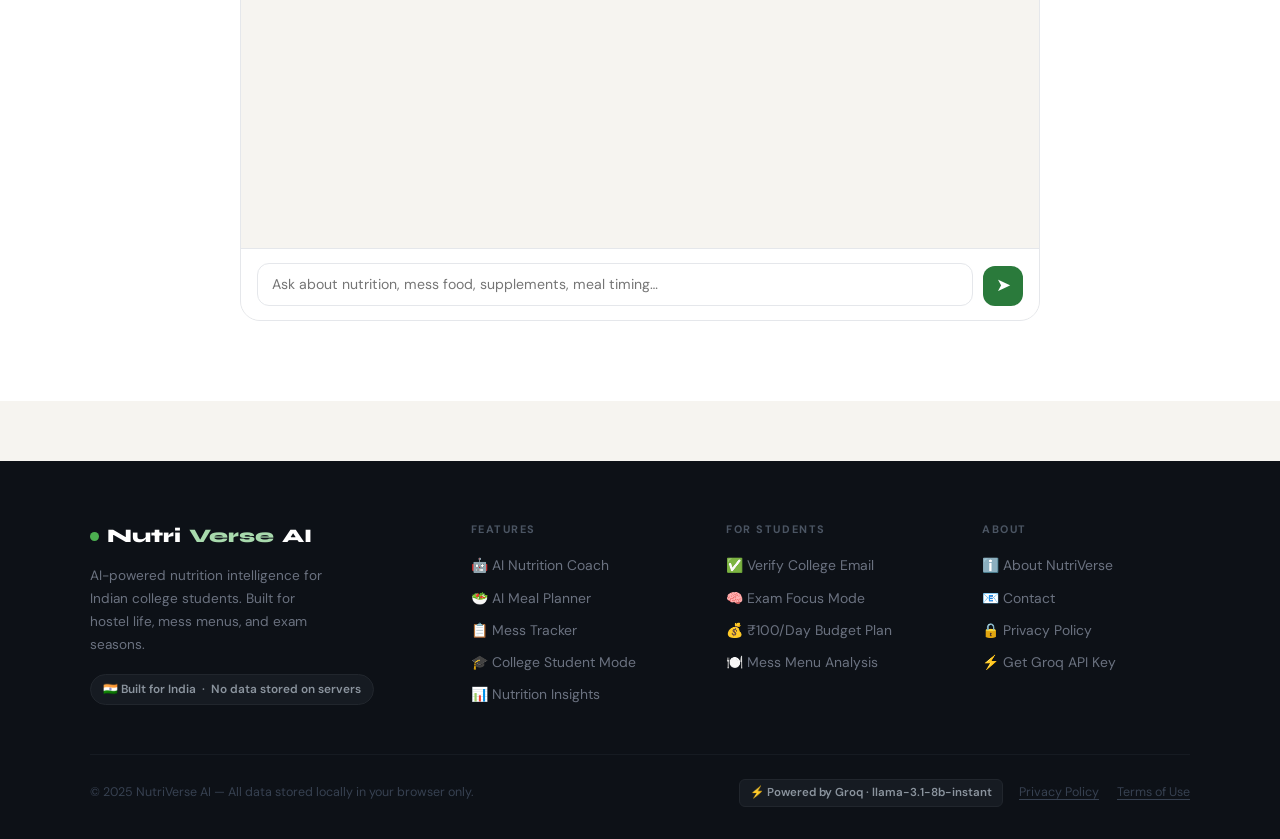
==== commit ad0d6d6c: "Wellness dashboard: live meal tracking, carb/fat, hydration quick-log, AI plan import, mess analysis" ====
--- a/nutriverse-ai-v5.html
+++ b/nutriverse-ai-v5.html
@@ -3120,54 +3120,58 @@
             <div class="hc-metric">
               <div class="hc-m-top">
                 <span class="hc-m-label">Protein Today</span>
-                <span class="hc-m-pct pct-green" id="prot-pct">57%</span>
+                <span class="hc-m-pct pct-green" id="prot-pct">0%</span>
               </div>
-              <div class="hc-m-val" id="prot-val">68g</div>
-              <div class="hc-m-sub" id="prot-sub">of 120g</div>
+              <div class="hc-m-val" id="prot-val">0g</div>
+              <div class="hc-m-sub" id="prot-sub">of 80g</div>
               <div class="prog">
-                <div class="prog-fill pg" id="prot-bar" style="width:57%"></div>
+                <div class="prog-fill pg" id="prot-bar" style="width:0%"></div>
               </div>
             </div>
             <div class="hc-metric">
               <div class="hc-m-top">
                 <span class="hc-m-label">Calories</span>
-                <span class="hc-m-pct pct-green" id="cal-pct">84%</span>
+                <span class="hc-m-pct pct-green" id="cal-pct">0%</span>
               </div>
-              <div class="hc-m-val" id="cal-val">1,840</div>
-              <div class="hc-m-sub">of 2,200 kcal</div>
+              <div class="hc-m-val" id="cal-val">0</div>
+              <div class="hc-m-sub" id="cal-sub">of 2,000 kcal</div>
               <div class="prog">
-                <div class="prog-fill pg" id="cal-bar" style="width:84%"></div>
+                <div class="prog-fill pg" id="cal-bar" style="width:0%"></div>
               </div>
             </div>
             <div class="hc-metric">
               <div class="hc-m-top">
-                <span class="hc-m-label">Energy Score</span>
-                <span class="hc-m-pct pct-amber" id="energy-pct">72%</span>
+                <span class="hc-m-label">Carbs · Fat</span>
+                <span class="hc-m-pct pct-amber" id="energy-pct">0%</span>
               </div>
-              <div class="hc-m-val" id="energy-val">72</div>
-              <div class="hc-m-sub">of 100</div>
+              <div class="hc-m-val" id="energy-val">0g · 0g</div>
+              <div class="hc-m-sub" id="energy-sub">carbs · fat today</div>
               <div class="prog">
-                <div class="prog-fill pa" id="energy-bar" style="width:72%"></div>
+                <div class="prog-fill pa" id="energy-bar" style="width:0%"></div>
               </div>
             </div>
             <div class="hc-metric">
               <div class="hc-m-top">
                 <span class="hc-m-label">Hydration</span>
-                <span class="hc-m-pct pct-blue" id="hydra-pct">60%</span>
+                <span class="hc-m-pct pct-blue" id="hydra-pct">0%</span>
               </div>
-              <div class="hc-m-val" id="hydra-val">1.8L</div>
-              <div class="hc-m-sub">of 3L</div>
+              <div class="hc-m-val" id="hydra-val">0 ml</div>
+              <div class="hc-m-sub">target: 3L/day</div>
               <div class="prog">
-                <div class="prog-fill pb" id="hydra-bar" style="width:60%"></div>
+                <div class="prog-fill pb" id="hydra-bar" style="width:0%"></div>
+              </div>
+              <div style="display:flex;gap:6px;margin-top:8px;flex-wrap:wrap">
+                <button onclick="addWater(250)" style="flex:1;min-width:60px;padding:4px 0;font-size:0.72rem;font-weight:700;background:rgba(56,189,248,.12);border:1px solid rgba(56,189,248,.3);border-radius:8px;color:#0ea5e9;cursor:pointer" title="+1 glass">💧 +250ml</button>
+                <button onclick="addWater(500)" style="flex:1;min-width:60px;padding:4px 0;font-size:0.72rem;font-weight:700;background:rgba(56,189,248,.12);border:1px solid rgba(56,189,248,.3);border-radius:8px;color:#0ea5e9;cursor:pointer" title="+500ml">🥤 +500ml</button>
+                <button onclick="resetWater()" style="flex:0;padding:4px 8px;font-size:0.72rem;font-weight:700;background:transparent;border:1px solid var(--border-l);border-radius:8px;color:var(--muted);cursor:pointer" title="Reset water">↺</button>
               </div>
             </div>
           </div>
           <div class="ai-insight-mini" onclick="openModal('insight-modal')">
             <div class="ai-icon">⚡</div>
             <div>
-              <div class="ai-tag">AI Insight — tap for more</div>
-              <div class="ai-text" id="insight-text">Protein 43% below target. Add 1 cup of dal or 2 eggs at dinner to
-                recover by 9 PM.</div>
+              <div class="ai-tag">Live Nutrition — tap for insight</div>
+              <div class="ai-text" id="insight-text">Add meals below or upload your mess menu to see your real nutrition data here.</div>
             </div>
           </div>
         </div>
@@ -3314,6 +3318,10 @@
               <input class="mf-input" type="number" id="meal-prot-input" placeholder="Protein (g)" min="0" />
             </div>
             <div class="mf-row">
+              <input class="mf-input" type="number" id="meal-carb-input" placeholder="Carbs (g) — optional" min="0" />
+              <input class="mf-input" type="number" id="meal-fat-input" placeholder="Fat (g) — optional" min="0" />
+            </div>
+            <div class="mf-row">
               <select class="mf-select" id="meal-type-input">
                 <option value="">Meal type</option>
                 <option value="Breakfast">Breakfast</option>
@@ -3323,7 +3331,7 @@
                 <option value="Mess">Mess Food</option>
               </select>
               <select class="mf-select" id="meal-day-input">
-                <option value="">Day</option>
+                <option value="today">Today</option>
                 <option>Monday</option>
                 <option>Tuesday</option>
                 <option>Wednesday</option>
@@ -3333,7 +3341,7 @@
                 <option>Sunday</option>
               </select>
             </div>
-            <button class="btn-add-meal" onclick="addMeal()">➕ Add to Weekly Tracker</button>
+            <button class="btn-add-meal" onclick="addMeal()">➕ Add to Tracker</button>
           </div>
 
           <!-- Saved meals list -->
@@ -3462,6 +3470,7 @@
       <div class="plan-acts">
         <button class="btn-save" onclick="savePlan()">💾 Save This Plan</button>
         <button class="btn-share" onclick="sharePlan()">📤 Share Plan</button>
+        <button class="btn-save" id="add-plan-tracker-btn" onclick="addPlanMealsToTracker()" style="background:linear-gradient(135deg,#10b981,#059669)">➕ Add to Today's Tracker</button>
       </div>
     </div>
   </section>
@@ -3835,66 +3844,112 @@
       toastTimer = setTimeout(() => t.classList.remove('show'), dur)
     }
 
-    /* ═══ DASHBOARD — driven by meal tracker data ═══ */
-    function refreshDashboard() {
-      // Calculate real values from logged meals (today or latest day)
-      const todayMeals = meals.length > 0 ? meals : []
-      const totalCal = todayMeals.reduce((s, m) => s + parseInt(m.cal || 0), 0)
+    /* ═══ WATER TRACKER (date-aware, resets each day) ═══ */
+    function getWaterStore() {
+      const todayStr = new Date().toISOString().slice(0, 10)
+      const raw = JSON.parse(localStorage.getItem('nv_water') || '{}')
+      if (raw.date !== todayStr) return { date: todayStr, ml: 0 }
+      return raw
+    }
+    function saveWaterStore(ml) {
+      const todayStr = new Date().toISOString().slice(0, 10)
+      localStorage.setItem('nv_water', JSON.stringify({ date: todayStr, ml }))
+    }
+    function addWater(ml) {
+      const store = getWaterStore()
+      store.ml = Math.min(store.ml + ml, 5000)
+      saveWaterStore(store.ml)
+      updateDashboard()
+      showToast('💧', `${store.ml >= 1000 ? (store.ml / 1000).toFixed(1) + 'L' : store.ml + 'ml'} water logged today!`)
+    }
+    function resetWater() {
+      saveWaterStore(0)
+      updateDashboard()
+      showToast('↺', 'Water tracker reset')
+    }
+
+    /* ═══ RESOLVE "today" TO A WEEKDAY NAME ═══ */
+    function getTodayName() {
+      return ['Sunday','Monday','Tuesday','Wednesday','Thursday','Friday','Saturday'][new Date().getDay()]
+    }
+
+    /* ═══ CENTRAL DASHBOARD UPDATE ═══ */
+    function updateDashboard() {
+      const todayName = getTodayName()
+      const tdeeData = JSON.parse(localStorage.getItem('nv_tdee') || 'null')
+      const calTarget  = tdeeData ? Math.round(tdeeData.calories) : 2000
+      const protTarget = tdeeData ? Math.round(tdeeData.protein)  : 80
+      const carbTarget = Math.round(calTarget * 0.5 / 4)   // 50% cal from carbs
+      const fatTarget  = Math.round(calTarget * 0.3 / 9)   // 30% cal from fat
+
+      // Filter today's meals
+      const todayMeals = meals.filter(m => m.day === todayName || m.day === 'today')
+      const totalCal  = todayMeals.reduce((s, m) => s + parseInt(m.cal  || 0), 0)
       const totalProt = todayMeals.reduce((s, m) => s + parseInt(m.prot || 0), 0)
-      const tdeeData = JSON.parse(localStorage.getItem('nv_tdee') || 'null')
-      const calTarget = tdeeData ? tdeeData.calories : 2200
-      const protTarget = tdeeData ? tdeeData.protein : 120
-
-      if (todayMeals.length === 0) {
-        // No meals logged — show prompt state
-        document.getElementById('prot-pct').textContent = '0%'
-        document.getElementById('prot-val').textContent = '0g'
-        document.getElementById('prot-sub').textContent = `of ${protTarget}g`
-        document.getElementById('prot-bar').style.width = '0%'
-        document.getElementById('cal-pct').textContent = '0%'
-        document.getElementById('cal-val').textContent = '0'
-        document.getElementById('cal-bar').style.width = '0%'
-        document.getElementById('energy-pct').textContent = '—'
-        document.getElementById('energy-val').textContent = '—'
-        document.getElementById('energy-bar').style.width = '0%'
-        document.getElementById('hydra-pct').textContent = '—'
-        document.getElementById('hydra-val').textContent = '—'
-        document.getElementById('hydra-bar').style.width = '0%'
-        document.getElementById('insight-text').textContent = 'No meals logged yet. Add your meals in the Mess Tracker below to see your real nutrition data here.'
-        showToast('📊', 'Log meals below to see your real data!')
-        return
-      }
-
-      const calPct = Math.min(Math.round((totalCal / calTarget) * 100), 100)
+      const totalCarb = todayMeals.reduce((s, m) => s + parseInt(m.carb || 0), 0)
+      const totalFat  = todayMeals.reduce((s, m) => s + parseInt(m.fat  || 0), 0)
+
+      // Water
+      const waterStore = getWaterStore()
+      const waterMl = waterStore.ml
+      const waterTarget = 3000
+      const waterPct = Math.min(Math.round((waterMl / waterTarget) * 100), 100)
+
+      // Percentages (capped at 100)
+      const calPct  = Math.min(Math.round((totalCal  / calTarget)  * 100), 100)
       const protPct = Math.min(Math.round((totalProt / protTarget) * 100), 100)
-
+      const carbPct = totalCarb > 0 ? Math.min(Math.round((totalCarb / carbTarget) * 100), 100) : 0
+      const fatPct  = totalFat  > 0 ? Math.min(Math.round((totalFat  / fatTarget)  * 100), 100) : 0
+      const macroScore = Math.round((carbPct + fatPct) / 2)
+
+      // — Protein row —
       document.getElementById('prot-pct').textContent = protPct + '%'
       document.getElementById('prot-val').textContent = totalProt + 'g'
-      document.getElementById('prot-sub').textContent = `of ${protTarget}g`
-      document.getElementById('prot-bar').style.width = protPct + '%'
+      document.getElementById('prot-sub').textContent = `of ${protTarget}g target`
+      document.getElementById('prot-bar').style.width  = protPct + '%'
+
+      // — Calories row —
       document.getElementById('cal-pct').textContent = calPct + '%'
-      document.getElementById('cal-val').textContent = totalCal.toLocaleString()
-      document.getElementById('cal-bar').style.width = calPct + '%'
-
-      // Energy score: blend of cal + protein progress
-      const energyScore = Math.round((calPct + protPct) / 2)
-      document.getElementById('energy-pct').textContent = energyScore + '%'
-      document.getElementById('energy-val').textContent = energyScore
-      document.getElementById('energy-bar').style.width = energyScore + '%'
-
-      // Hydration: static prompt (can't be measured)
-      document.getElementById('hydra-pct').textContent = '—'
-      document.getElementById('hydra-val').textContent = 'Log water'
-      document.getElementById('hydra-bar').style.width = '0%'
-
-      // Smart insight based on real data
-      let insight = ''
-      if (protPct < 50) insight = `Protein only ${protPct}% of target. Add dal, paneer, or eggs to hit ${protTarget}g today.`
-      else if (calPct > 95) insight = `Calories near target (${totalCal} kcal). Focus on protein-rich snacks over carbs now.`
-      else if (protPct >= 80 && calPct >= 70) insight = `Great progress! ${totalProt}g protein · ${totalCal} kcal logged. Stay hydrated and keep it up!`
-      else insight = `${totalProt}g protein logged so far. ${Math.max(0, protTarget - totalProt)}g more to reach your ${protTarget}g daily target.`
+      document.getElementById('cal-val').textContent  = totalCal.toLocaleString()
+      document.getElementById('cal-sub').textContent  = `of ${calTarget.toLocaleString()} kcal`
+      document.getElementById('cal-bar').style.width  = calPct + '%'
+
+      // — Carbs · Fat row —
+      document.getElementById('energy-pct').textContent = macroScore > 0 ? macroScore + '%' : '—'
+      document.getElementById('energy-val').textContent = totalCarb > 0 || totalFat > 0
+        ? `${totalCarb}g · ${totalFat}g` : '— · —'
+      document.getElementById('energy-sub').textContent = `of ~${carbTarget}g · ${fatTarget}g`
+      document.getElementById('energy-bar').style.width  = macroScore + '%'
+
+      // — Hydration row —
+      const waterLabel = waterMl >= 1000 ? (waterMl / 1000).toFixed(1) + ' L' : waterMl + ' ml'
+      document.getElementById('hydra-pct').textContent = waterPct + '%'
+      document.getElementById('hydra-val').textContent = waterLabel
+      document.getElementById('hydra-bar').style.width  = waterPct + '%'
+
+      // — Smart insight —
+      let insight
+      if (todayMeals.length === 0) {
+        insight = `Nothing logged for ${todayName} yet. Add meals below or upload your mess menu.`
+      } else if (protPct < 40) {
+        insight = `⚠️ Protein only ${totalProt}g (${protPct}% of ${protTarget}g). Add dal, paneer, or 2 eggs now.`
+      } else if (calPct >= 100) {
+        insight = `Calorie target reached (${totalCal.toLocaleString()} kcal). Focus on lighter, protein-rich snacks now.`
+      } else if (waterPct < 30 && todayMeals.length >= 2) {
+        insight = `Low hydration (${waterLabel}). Drink ${Math.round((waterTarget - waterMl) / 250)} more glasses to hit 3L today.`
+      } else if (protPct >= 80 && calPct >= 70) {
+        insight = `Great day! ${totalProt}g protein · ${totalCal.toLocaleString()} kcal · ${waterLabel} water. Keep it up!`
+      } else {
+        const protLeft = Math.max(0, protTarget - totalProt)
+        insight = `${totalProt}g protein, ${totalCal.toLocaleString()} kcal logged. ${protLeft}g more protein needed today.`
+      }
       document.getElementById('insight-text').textContent = insight
-      showToast('📊', `Dashboard updated from ${todayMeals.length} logged meal(s)!`)
+    }
+
+    /* Alias used by the "Live ↻" button — shows a toast too */
+    function refreshDashboard() {
+      updateDashboard()
+      showToast('📊', 'Dashboard refreshed from today\'s meals!')
     }
 
     /* ═══ CHIP SELECTION — radio for goal/diet ═══ */
@@ -4010,10 +4065,11 @@
         </div>
       </div>`).join('')
 
+        _lastPlan = plan  // saved so 'Add to Tracker' button can use it
         const dp = document.getElementById('daily-plan')
         dp.classList.add('visible')
         dp.scrollIntoView({ behavior: 'smooth', block: 'start' })
-        showToast('✨', `${plan.title} ready!`)
+        showToast('✨', `${plan.title} ready! Hit ➕ to add meals to today's tracker.`)
 
       } catch (err) {
         showToast('⚠️', `Plan generation failed: ${err.message}. Try again.`, 5000)
@@ -4095,10 +4151,10 @@
     <div class="meal-item">
       <div class="mi-left">
         <div class="mi-name">${m.name}</div>
-        <div class="mi-meta">${m.type} · ${m.day}</div>
+        <div class="mi-meta">${m.source ? '[' + m.source + '] ' : ''}${m.type} · ${m.day}</div>
       </div>
       <div class="mi-right">
-        <div class="mi-cal">${m.cal}kcal · ${m.prot}g P</div>
+        <div class="mi-cal">${m.cal}kcal · ${m.prot}g P${m.carb ? ' · ' + m.carb + 'g C' : ''}${m.fat ? ' · ' + m.fat + 'g F' : ''}</div>
         <button class="mi-del" onclick="deleteMeal(${i})">✕</button>
       </div>
     </div>`).join('')
@@ -4116,23 +4172,29 @@
 
     function addMeal() {
       const name = document.getElementById('meal-name-input').value.trim()
-      const cal = document.getElementById('meal-cal-input').value
-      const prot = document.getElementById('meal-prot-input').value
-      const type = document.getElementById('meal-type-input').value
-      const day = document.getElementById('meal-day-input').value
+      const cal  = parseInt(document.getElementById('meal-cal-input').value)  || 0
+      const prot = parseInt(document.getElementById('meal-prot-input').value) || 0
+      const carb = parseInt(document.getElementById('meal-carb-input').value) || 0
+      const fat  = parseInt(document.getElementById('meal-fat-input').value)  || 0
+      const type = document.getElementById('meal-type-input').value || 'Meal'
+      const dayRaw = document.getElementById('meal-day-input').value
+      // 'today' resolves to today's actual weekday name
+      const day = dayRaw === 'today' ? getTodayName() : (dayRaw || getTodayName())
       if (!name) { showToast('⚠️', 'Please enter a meal name'); return }
-      if (!day) { showToast('⚠️', 'Please select a day'); return }
-      meals.push({ name, cal: cal || 0, prot: prot || 0, type: type || 'Meal', day })
+      meals.push({ name, cal, prot, carb, fat, type, day, source: 'manual' })
       saveMeals()
       renderMealList()
       renderWeeklyGrid()
       updateWeekSummary()
+      updateDashboard()
       document.getElementById('meal-name-input').value = ''
-      document.getElementById('meal-cal-input').value = ''
+      document.getElementById('meal-cal-input').value  = ''
       document.getElementById('meal-prot-input').value = ''
+      document.getElementById('meal-carb-input').value = ''
+      document.getElementById('meal-fat-input').value  = ''
       document.getElementById('meal-type-input').value = ''
-      document.getElementById('meal-day-input').value = ''
-      showToast('✅', `${name} added to tracker!`)
+      document.getElementById('meal-day-input').value  = 'today'
+      showToast('✅', `${name} added — dashboard updated!`)
     }
 
     function deleteMeal(i) {
@@ -4142,6 +4204,7 @@
       renderMealList()
       renderWeeklyGrid()
       updateWeekSummary()
+      updateDashboard()
       showToast('🗑️', `Removed ${name}`)
     }
 
@@ -4152,7 +4215,36 @@
       renderMealList()
       renderWeeklyGrid()
       updateWeekSummary()
+      updateDashboard()
       showToast('🧹', 'All meals cleared')
+    }
+
+    /* ═══ ADD AI PLAN MEALS TO TRACKER ═══ */
+    let _lastPlan = null  // set when generatePlan() succeeds
+
+    function addPlanMealsToTracker() {
+      if (!_lastPlan || !_lastPlan.meals || !_lastPlan.meals.length) {
+        showToast('⚠️', 'Generate a plan first, then add it to tracker.'); return
+      }
+      const todayName = getTodayName()
+      _lastPlan.meals.forEach(m => {
+        meals.push({
+          name: m.name,
+          cal:  parseInt(m.kcal  || 0),
+          prot: parseInt(m.protein || 0),
+          carb: parseInt(m.carb || 0),
+          fat:  parseInt(m.fat  || 0),
+          type: m.tag || 'Meal',
+          day:  todayName,
+          source: 'AI Plan'
+        })
+      })
+      saveMeals()
+      renderMealList()
+      renderWeeklyGrid()
+      updateWeekSummary()
+      updateDashboard()
+      showToast('🤖', `${_lastPlan.meals.length} AI plan meals added to today!`)
     }
 
     function showDayMeals(day) {
@@ -4253,11 +4345,38 @@
         const data = await res.json()
         if (data.choices?.[0]) {
           const reply = data.choices[0].message.content
-          // Render with basic markdown: **bold** and newlines
           optResultText.innerHTML = reply
             .replace(/\*\*(.*?)\*\*/g, '<strong>$1</strong>')
             .replace(/\n\n/g, '<br><br>')
             .replace(/\n/g, '<br>')
+
+          // Try to parse a calorie / protein estimate from the analysis text
+          // and offer a one-click import into today's tracker
+          const calMatch  = reply.match(/(\d{3,4})\s*(?:kcal|cal|calories)/i)
+          const protMatch = reply.match(/(\d{2,3})\s*g\s*(?:protein|prot)/i)
+          const carbMatch = reply.match(/(\d{2,3})\s*g\s*(?:carbs?|carbohydrates?)/i)
+          const fatMatch  = reply.match(/(\d{2,3})\s*g\s*fat/i)
+          if (calMatch || protMatch) {
+            const estCal  = calMatch  ? parseInt(calMatch[1])  : 0
+            const estProt = protMatch ? parseInt(protMatch[1]) : 0
+            const estCarb = carbMatch ? parseInt(carbMatch[1]) : 0
+            const estFat  = fatMatch  ? parseInt(fatMatch[1])  : 0
+            const importBtn = document.createElement('button')
+            importBtn.style.cssText = 'margin-top:12px;padding:8px 16px;background:linear-gradient(135deg,#10b981,#059669);color:#fff;border:none;border-radius:10px;font-weight:700;font-size:0.8rem;cursor:pointer;width:100%'
+            importBtn.textContent = `📥 Import estimated nutrition to today’s tracker (${estCal || '?'}kcal · ${estProt || '?'}g P)`
+            importBtn.onclick = () => {
+              meals.push({
+                name: `Mess Menu (🤖 AI Estimate from ${filename})`,
+                cal: estCal, prot: estProt, carb: estCarb, fat: estFat,
+                type: 'Mess', day: getTodayName(), source: 'Mess Upload'
+              })
+              saveMeals(); renderMealList(); renderWeeklyGrid(); updateWeekSummary(); updateDashboard()
+              importBtn.textContent = '✅ Imported to tracker!'
+              importBtn.disabled = true
+              showToast('📥', 'Mess nutrition added to today!')
+            }
+            document.getElementById('opt-result').appendChild(importBtn)
+          }
           showToast('✅', 'Mess menu fully analyzed by AI!')
         } else {
           const errMsg = data.error?.message || 'Unknown API error'
@@ -4643,6 +4762,7 @@
     renderWeeklyGrid()
     renderMealList()
     updateWeekSummary()
+    updateDashboard()   // populate dashboard from stored meals + water on load
     initAdmin()
     initCollegeVerify()
   </script>
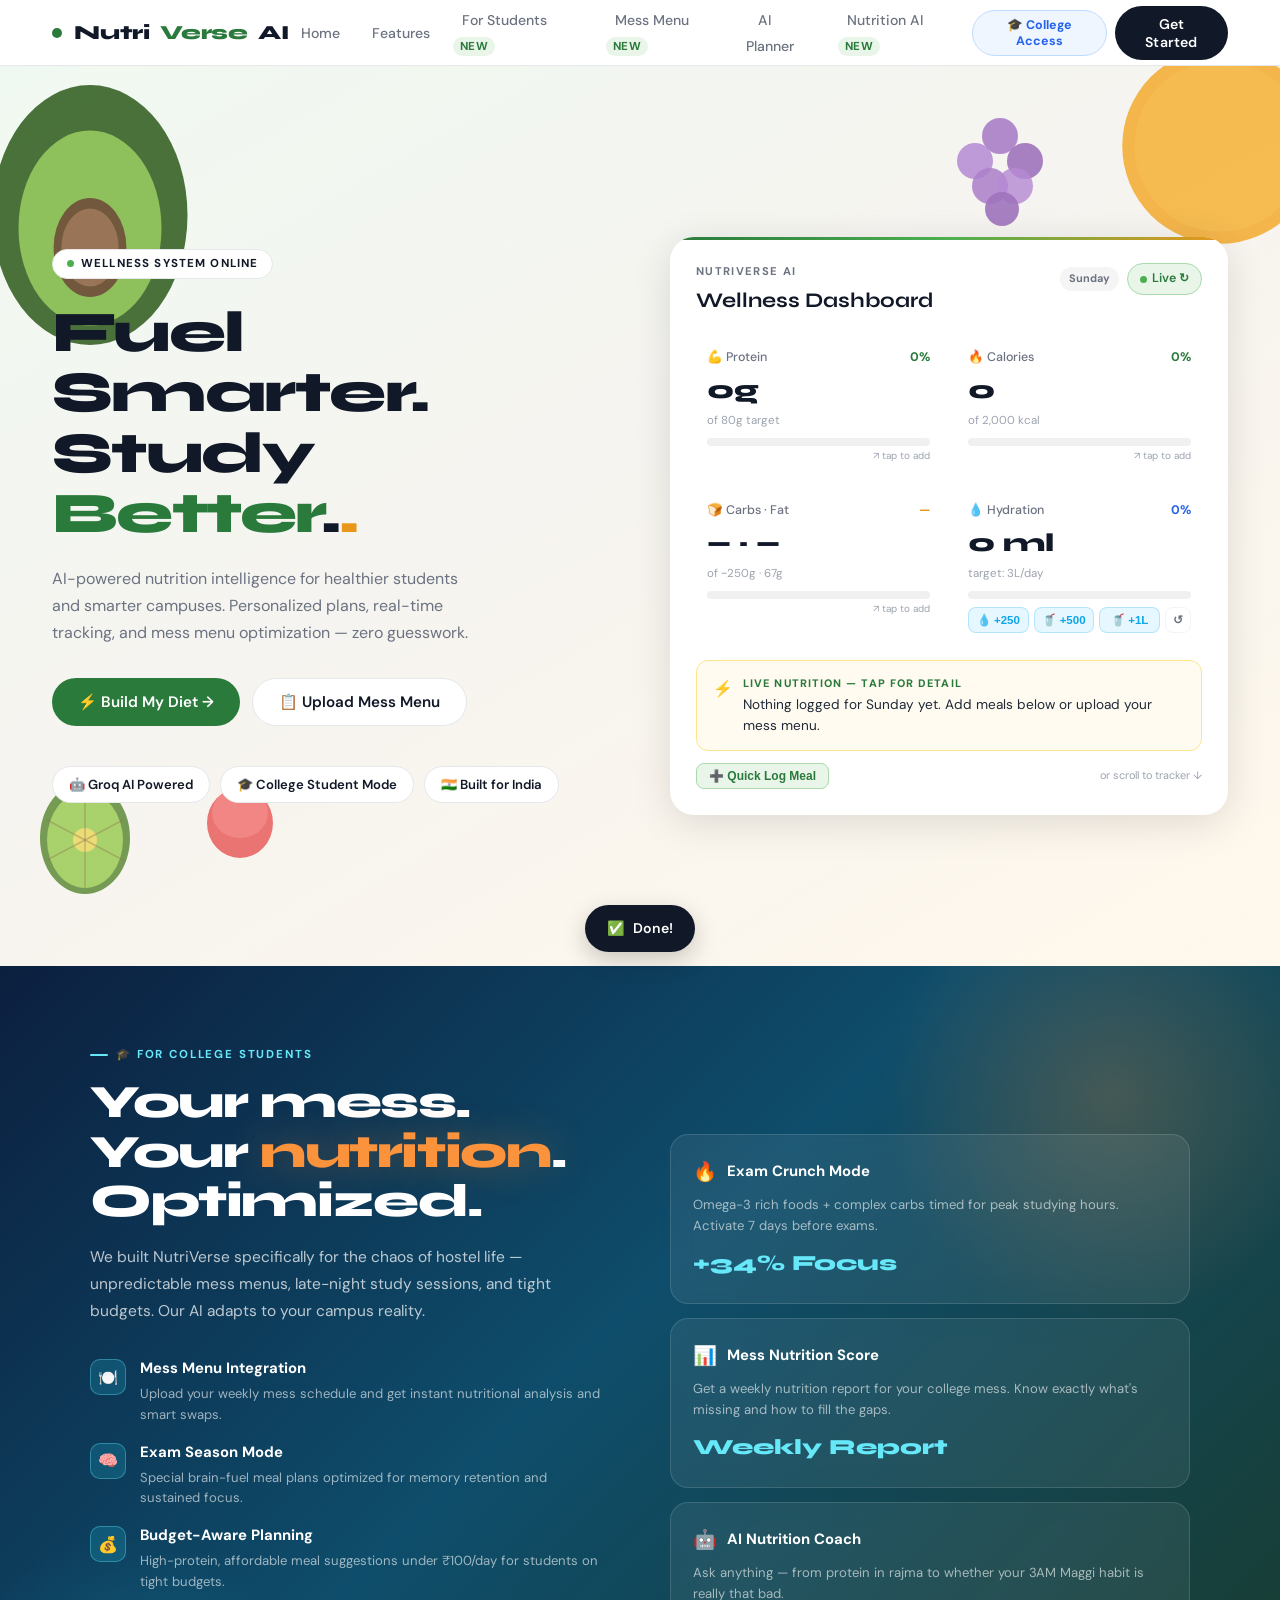
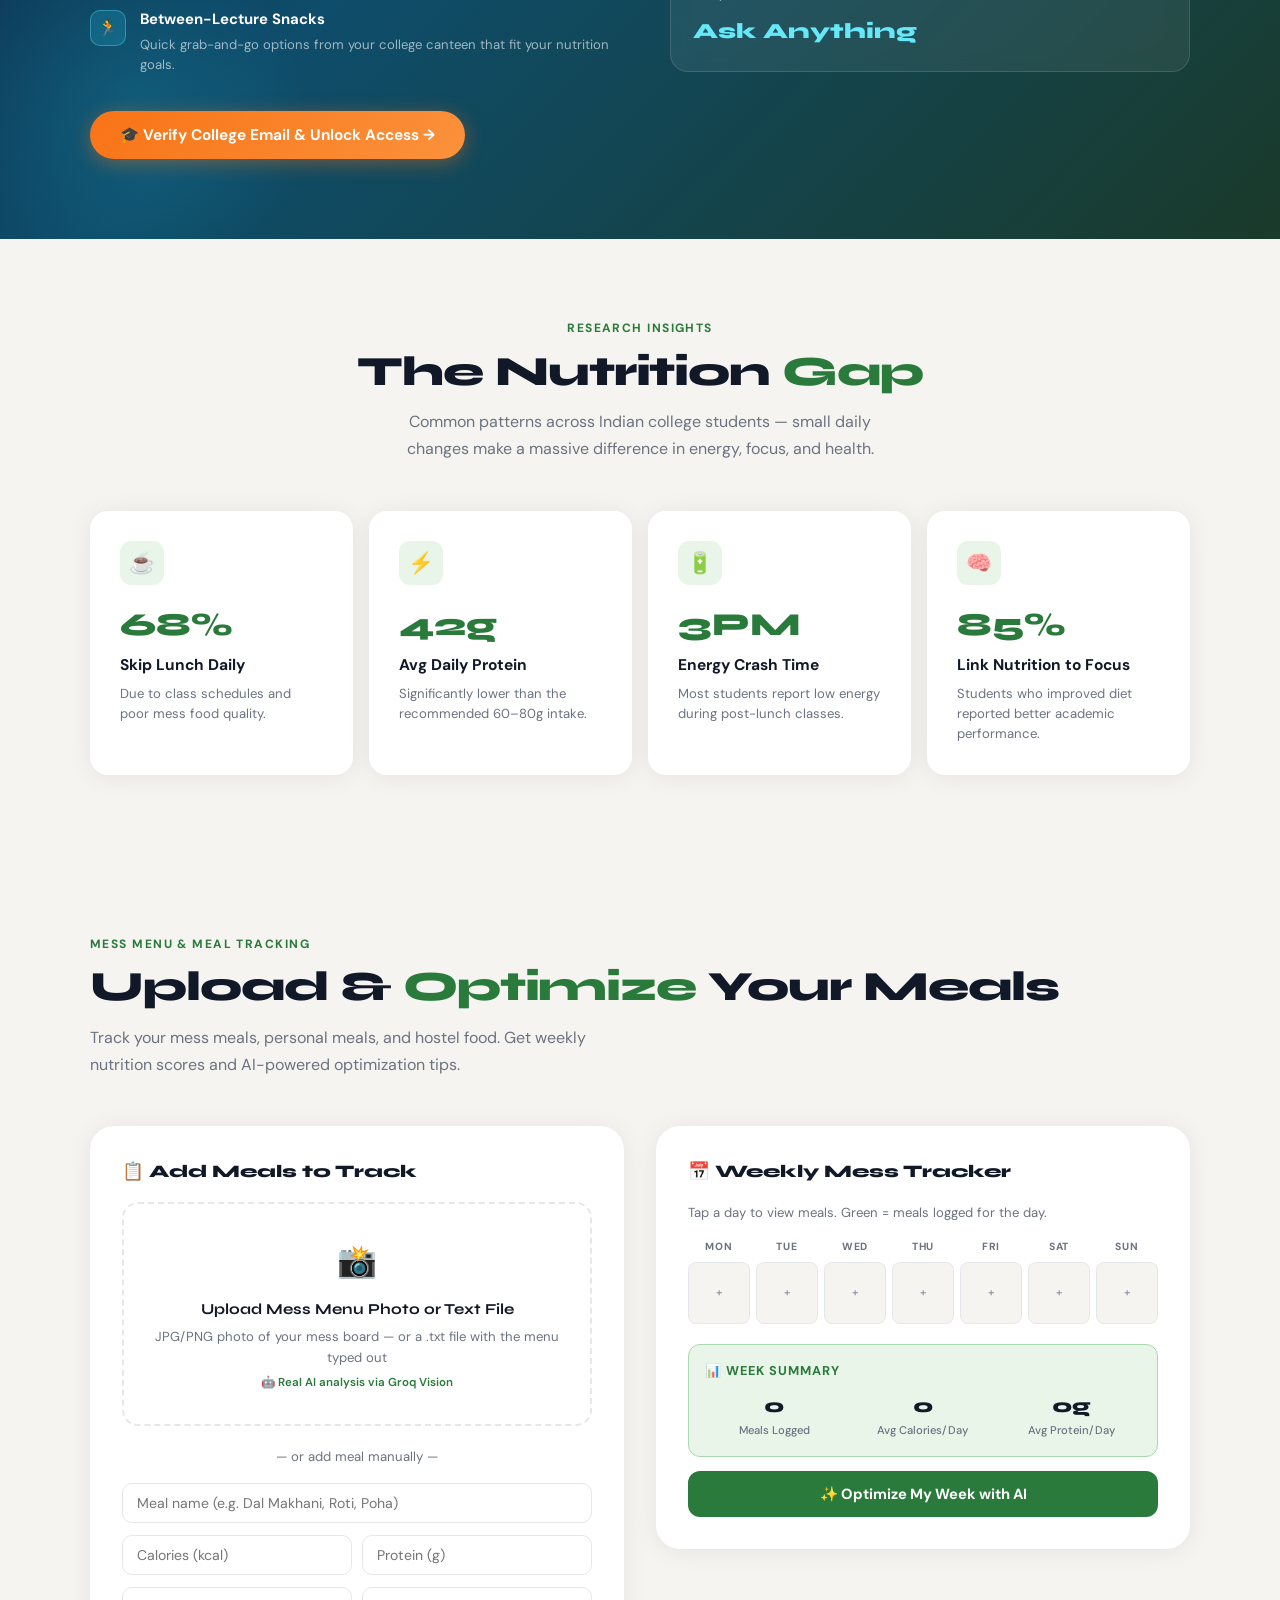
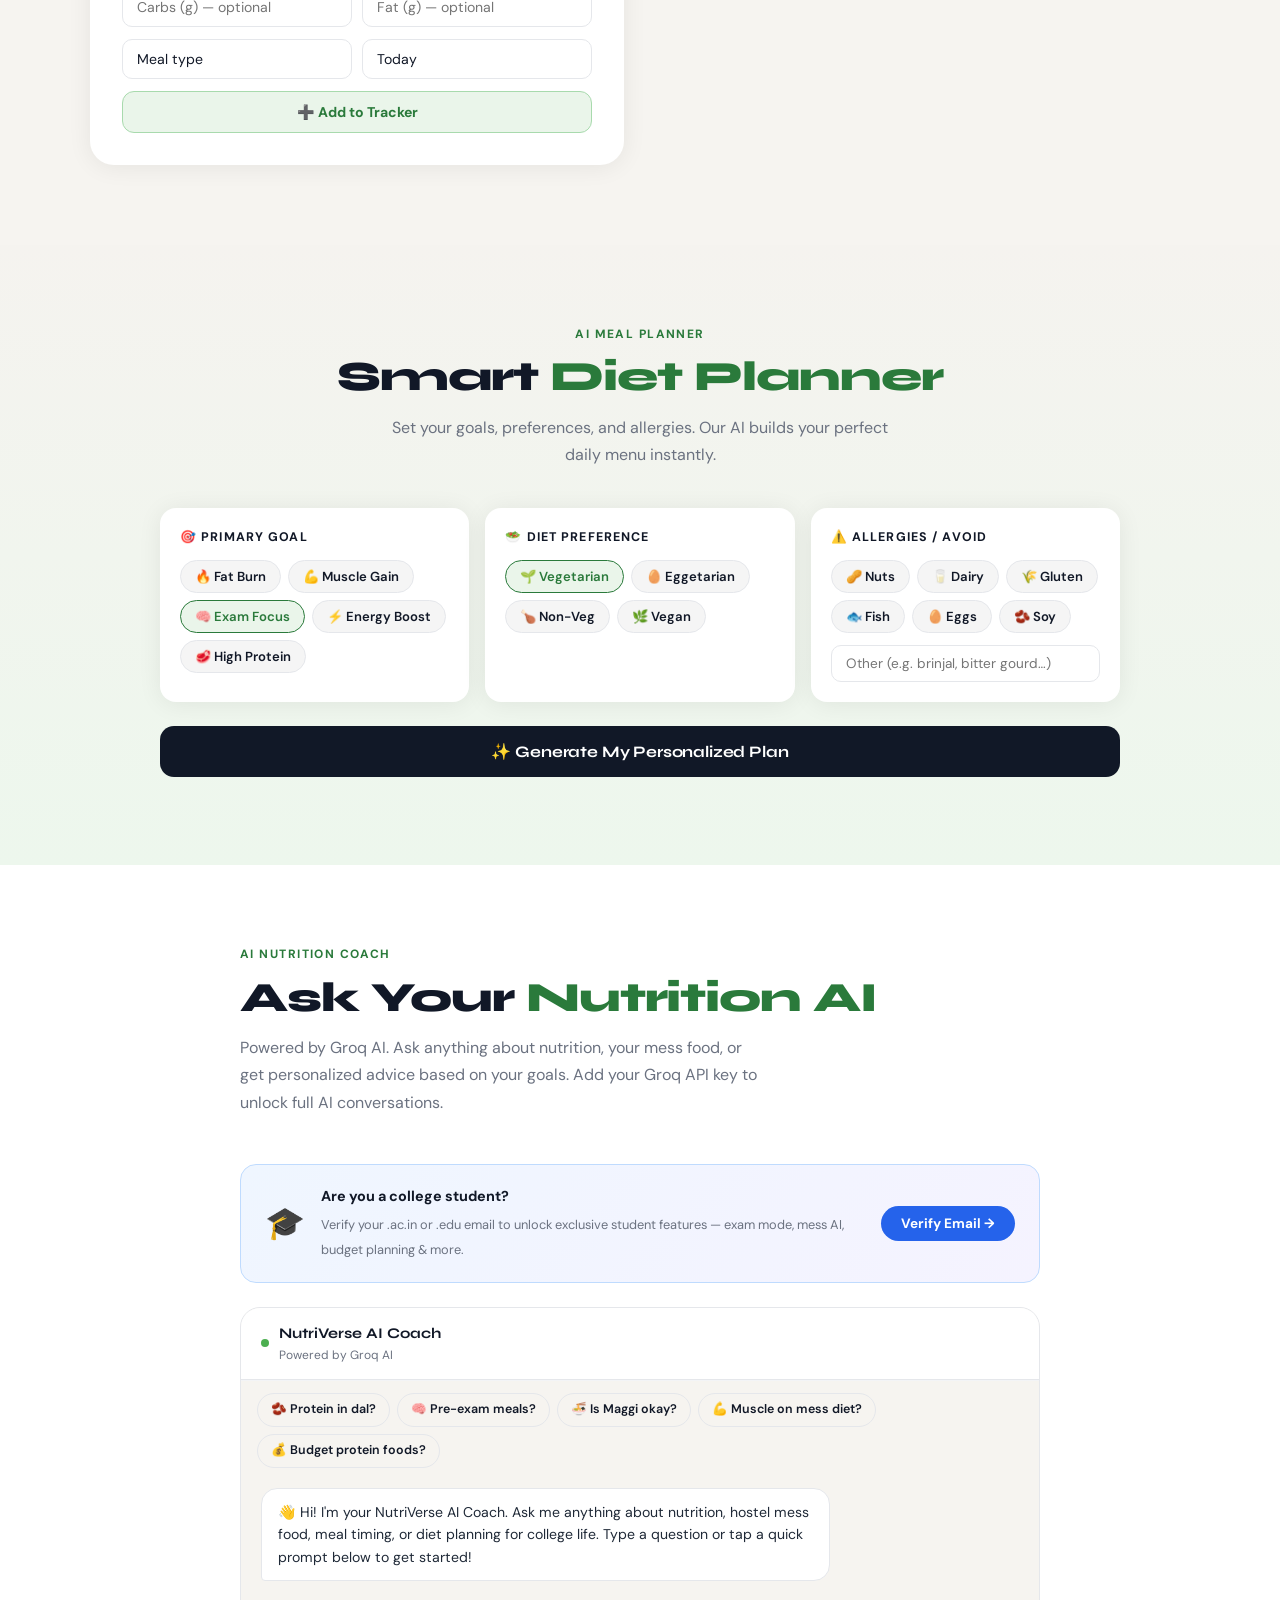
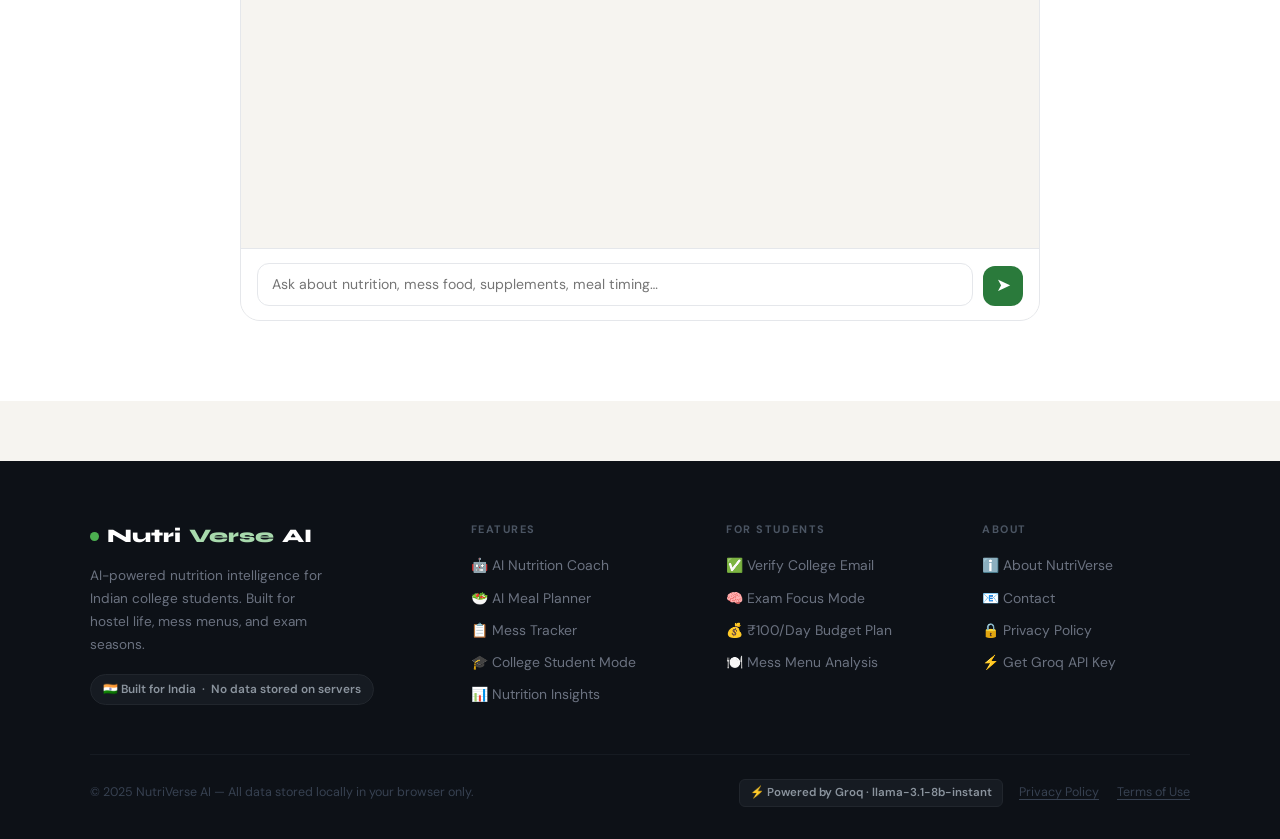
==== commit 520800cf: "Interactive wellness dashboard: clickable tiles, quick-log panel, pop animations, gradient bars, wat" ====
--- a/nutriverse-ai-v5.html
+++ b/nutriverse-ai-v5.html
@@ -492,7 +492,7 @@
     }
 
     .prog {
-      height: 5px;
+      height: 8px;
       background: #F0F0F0;
       border-radius: 10px;
       overflow: hidden
@@ -501,20 +501,129 @@
     .prog-fill {
       height: 100%;
       border-radius: 10px;
-      transition: width .6s ease
-    }
-
-    .pg {
-      background: var(--green-l)
-    }
-
-    .pa {
-      background: var(--amber)
-    }
-
-    .pb {
-      background: var(--blue)
-    }
+      transition: width 0.9s cubic-bezier(.4,0,.2,1)
+    }
+
+    .pg { background: linear-gradient(90deg, #22c55e, #4ade80) }
+    .pa { background: linear-gradient(90deg, #f59e0b, #fbbf24) }
+    .pb { background: linear-gradient(90deg, #38bdf8, #7dd3fc) }
+
+    /* Interactive metric tile */
+    .hc-metric {
+      position: relative;
+      padding: 10px;
+      border-radius: 12px;
+      border: 1.5px solid transparent;
+      cursor: pointer;
+      transition: all .2s;
+      background: transparent
+    }
+    .hc-metric:hover {
+      background: rgba(16,185,129,.05);
+      border-color: rgba(16,185,129,.18);
+      transform: translateY(-1px)
+    }
+    .hc-metric.expanded {
+      background: rgba(16,185,129,.06);
+      border-color: var(--green-xl);
+    }
+    .hc-metric-quick {
+      display: none;
+      margin-top: 8px;
+      animation: fadeSlide .2s ease
+    }
+    .hc-metric.expanded .hc-metric-quick { display: block }
+    .hcq-input {
+      width: 100%;
+      box-sizing: border-box;
+      padding: 5px 8px;
+      border: 1.5px solid var(--green-xl);
+      border-radius: 8px;
+      font-size: 0.78rem;
+      font-family: var(--font);
+      outline: none;
+      color: var(--dark);
+      margin-bottom: 5px
+    }
+    .hcq-input:focus { border-color: var(--green) }
+    .hcq-add {
+      width: 100%;
+      padding: 5px 0;
+      font-size: 0.75rem;
+      font-weight: 700;
+      background: var(--green);
+      color: white;
+      border: none;
+      border-radius: 8px;
+      cursor: pointer;
+      transition: background .2s
+    }
+    .hcq-add:hover { background: var(--green-d) }
+    .hc-tip {
+      font-size: 0.62rem;
+      color: var(--muted-l);
+      margin-top: 2px;
+      text-align: right
+    }
+    /* Quick log panel at bottom of card */
+    .ql-panel {
+      overflow: hidden;
+      max-height: 0;
+      transition: max-height .35s cubic-bezier(.4,0,.2,1), opacity .25s;
+      opacity: 0
+    }
+    .ql-panel.open {
+      max-height: 220px;
+      opacity: 1
+    }
+    .ql-panel-inner {
+      border-top: 1px solid var(--border-l);
+      padding-top: 12px;
+      margin-top: 12px
+    }
+    .ql-row {
+      display: grid;
+      grid-template-columns: 1fr 1fr;
+      gap: 6px;
+      margin-bottom: 6px
+    }
+    .ql-inp {
+      padding: 6px 9px;
+      border: 1.5px solid var(--border-l);
+      border-radius: 9px;
+      font-size: 0.78rem;
+      font-family: var(--font);
+      outline: none;
+      color: var(--dark);
+      width: 100%;
+      box-sizing: border-box;
+      transition: border .2s
+    }
+    .ql-inp:focus { border-color: var(--green) }
+    .ql-inp.full { grid-column: 1/-1 }
+    .ql-btn {
+      width: 100%;
+      padding: 8px;
+      font-size: 0.82rem;
+      font-weight: 700;
+      background: linear-gradient(135deg, var(--green), #059669);
+      color: white;
+      border: none;
+      border-radius: 10px;
+      cursor: pointer;
+      transition: opacity .2s
+    }
+    .ql-btn:hover { opacity: .88 }
+    @keyframes fadeSlide {
+      from { opacity: 0; transform: translateY(-4px) }
+      to   { opacity: 1; transform: none }
+    }
+    @keyframes popVal {
+      0%   { transform: scale(1) }
+      40%  { transform: scale(1.12) }
+      100% { transform: scale(1) }
+    }
+    .pop { animation: popVal .4s ease }
 
     .ai-insight-mini {
       background: #FFFBF0;
@@ -3114,66 +3223,115 @@
               <div class="hc-label">NutriVerse AI</div>
               <div class="hc-title">Wellness Dashboard</div>
             </div>
-            <div class="live-chip" onclick="refreshDashboard()"><span class="live-dot2"></span> Live ↻</div>
+            <div style="display:flex;gap:8px;align-items:center">
+              <div id="ds-today-tag" style="font-size:0.68rem;font-weight:700;color:var(--muted);background:#F5F5F5;padding:3px 9px;border-radius:50px">Today</div>
+              <div class="live-chip" onclick="refreshDashboard()"><span class="live-dot2"></span> Live ↻</div>
+            </div>
           </div>
+
+          <!-- Metric grid: each tile is clickable to quick-add that nutrient -->
           <div class="hc-metrics">
-            <div class="hc-metric">
+
+            <!-- Protein tile -->
+            <div class="hc-metric" id="tile-prot" onclick="toggleTile('prot')" title="Click to log protein">
               <div class="hc-m-top">
-                <span class="hc-m-label">Protein Today</span>
+                <span class="hc-m-label">💪 Protein</span>
                 <span class="hc-m-pct pct-green" id="prot-pct">0%</span>
               </div>
               <div class="hc-m-val" id="prot-val">0g</div>
-              <div class="hc-m-sub" id="prot-sub">of 80g</div>
-              <div class="prog">
-                <div class="prog-fill pg" id="prot-bar" style="width:0%"></div>
+              <div class="hc-m-sub" id="prot-sub">of 80g target</div>
+              <div class="prog"><div class="prog-fill pg" id="prot-bar" style="width:0%"></div></div>
+              <div class="hc-tip">↗ tap to add</div>
+              <div class="hc-metric-quick">
+                <input class="hcq-input" id="ql-prot-val" type="number" placeholder="Protein (g) you ate" min="0" onkeydown="if(event.key==='Enter')quickAddNutrient('prot')" />
+                <button class="hcq-add" onclick="event.stopPropagation();quickAddNutrient('prot')">+ Add Protein</button>
               </div>
             </div>
-            <div class="hc-metric">
+
+            <!-- Calories tile -->
+            <div class="hc-metric" id="tile-cal" onclick="toggleTile('cal')" title="Click to log calories">
               <div class="hc-m-top">
-                <span class="hc-m-label">Calories</span>
+                <span class="hc-m-label">🔥 Calories</span>
                 <span class="hc-m-pct pct-green" id="cal-pct">0%</span>
               </div>
               <div class="hc-m-val" id="cal-val">0</div>
               <div class="hc-m-sub" id="cal-sub">of 2,000 kcal</div>
-              <div class="prog">
-                <div class="prog-fill pg" id="cal-bar" style="width:0%"></div>
+              <div class="prog"><div class="prog-fill pg" id="cal-bar" style="width:0%"></div></div>
+              <div class="hc-tip">↗ tap to add</div>
+              <div class="hc-metric-quick">
+                <input class="hcq-input" id="ql-cal-val" type="number" placeholder="Calories (kcal) eaten" min="0" onkeydown="if(event.key==='Enter')quickAddNutrient('cal')" />
+                <button class="hcq-add" onclick="event.stopPropagation();quickAddNutrient('cal')">+ Add Calories</button>
               </div>
             </div>
-            <div class="hc-metric">
+
+            <!-- Carbs · Fat tile -->
+            <div class="hc-metric" id="tile-macro" onclick="toggleTile('macro')" title="Click to log carbs & fat">
               <div class="hc-m-top">
-                <span class="hc-m-label">Carbs · Fat</span>
-                <span class="hc-m-pct pct-amber" id="energy-pct">0%</span>
+                <span class="hc-m-label">🍞 Carbs · Fat</span>
+                <span class="hc-m-pct pct-amber" id="energy-pct">—</span>
               </div>
-              <div class="hc-m-val" id="energy-val">0g · 0g</div>
+              <div class="hc-m-val" id="energy-val">— · —</div>
               <div class="hc-m-sub" id="energy-sub">carbs · fat today</div>
-              <div class="prog">
-                <div class="prog-fill pa" id="energy-bar" style="width:0%"></div>
+              <div class="prog"><div class="prog-fill pa" id="energy-bar" style="width:0%"></div></div>
+              <div class="hc-tip">↗ tap to add</div>
+              <div class="hc-metric-quick">
+                <input class="hcq-input" id="ql-carb-val" type="number" placeholder="Carbs (g)" min="0" onkeydown="if(event.key==='Enter')quickAddNutrient('macro')" />
+                <input class="hcq-input" id="ql-fat-val" type="number" placeholder="Fat (g)" min="0" onkeydown="if(event.key==='Enter')quickAddNutrient('macro')" />
+                <button class="hcq-add" onclick="event.stopPropagation();quickAddNutrient('macro')">+ Add Macros</button>
               </div>
             </div>
-            <div class="hc-metric">
+
+            <!-- Hydration tile -->
+            <div class="hc-metric" style="cursor:default" title="Log water with the buttons below">
               <div class="hc-m-top">
-                <span class="hc-m-label">Hydration</span>
+                <span class="hc-m-label">💧 Hydration</span>
                 <span class="hc-m-pct pct-blue" id="hydra-pct">0%</span>
               </div>
               <div class="hc-m-val" id="hydra-val">0 ml</div>
               <div class="hc-m-sub">target: 3L/day</div>
-              <div class="prog">
-                <div class="prog-fill pb" id="hydra-bar" style="width:0%"></div>
-              </div>
-              <div style="display:flex;gap:6px;margin-top:8px;flex-wrap:wrap">
-                <button onclick="addWater(250)" style="flex:1;min-width:60px;padding:4px 0;font-size:0.72rem;font-weight:700;background:rgba(56,189,248,.12);border:1px solid rgba(56,189,248,.3);border-radius:8px;color:#0ea5e9;cursor:pointer" title="+1 glass">💧 +250ml</button>
-                <button onclick="addWater(500)" style="flex:1;min-width:60px;padding:4px 0;font-size:0.72rem;font-weight:700;background:rgba(56,189,248,.12);border:1px solid rgba(56,189,248,.3);border-radius:8px;color:#0ea5e9;cursor:pointer" title="+500ml">🥤 +500ml</button>
-                <button onclick="resetWater()" style="flex:0;padding:4px 8px;font-size:0.72rem;font-weight:700;background:transparent;border:1px solid var(--border-l);border-radius:8px;color:var(--muted);cursor:pointer" title="Reset water">↺</button>
+              <div class="prog"><div class="prog-fill pb" id="hydra-bar" style="width:0%"></div></div>
+              <div style="display:flex;gap:5px;margin-top:8px">
+                <button onclick="addWater(250)" style="flex:1;padding:5px 0;font-size:0.72rem;font-weight:700;background:rgba(56,189,248,.12);border:1px solid rgba(56,189,248,.3);border-radius:8px;color:#0ea5e9;cursor:pointer">💧 +250</button>
+                <button onclick="addWater(500)" style="flex:1;padding:5px 0;font-size:0.72rem;font-weight:700;background:rgba(56,189,248,.12);border:1px solid rgba(56,189,248,.3);border-radius:8px;color:#0ea5e9;cursor:pointer">🥤 +500</button>
+                <button onclick="addWater(1000)" style="flex:1;padding:5px 0;font-size:0.72rem;font-weight:700;background:rgba(56,189,248,.12);border:1px solid rgba(56,189,248,.3);border-radius:8px;color:#0ea5e9;cursor:pointer">🥤 +1L</button>
+                <button onclick="resetWater()" style="flex:0;padding:5px 7px;font-size:0.72rem;font-weight:700;background:transparent;border:1px solid var(--border-l);border-radius:8px;color:var(--muted);cursor:pointer" title="Reset">↺</button>
               </div>
             </div>
-          </div>
+
+          </div><!-- end hc-metrics -->
+
+          <!-- AI Insight row -->
           <div class="ai-insight-mini" onclick="openModal('insight-modal')">
             <div class="ai-icon">⚡</div>
             <div>
-              <div class="ai-tag">Live Nutrition — tap for insight</div>
-              <div class="ai-text" id="insight-text">Add meals below or upload your mess menu to see your real nutrition data here.</div>
+              <div class="ai-tag">Live Nutrition — tap for detail</div>
+              <div class="ai-text" id="insight-text">Add meals below or click any tile above to log nutrition instantly.</div>
             </div>
           </div>
+
+          <!-- Quick Log Meal panel (collapsed by default) -->
+          <div class="ql-panel" id="ql-panel">
+            <div class="ql-panel-inner">
+              <div style="font-size:0.72rem;font-weight:800;text-transform:uppercase;letter-spacing:.08em;color:var(--green);margin-bottom:8px">⚡ Quick Log a Meal</div>
+              <input class="ql-inp ql-full" id="ql-name" placeholder="Meal name (e.g. Dal Rice, Paneer)" style="grid-column:1/-1;margin-bottom:6px" />
+              <div class="ql-row">
+                <input class="ql-inp" id="ql-cal"  type="number" placeholder="Kcal" min="0" />
+                <input class="ql-inp" id="ql-prot" type="number" placeholder="Protein (g)" min="0" />
+              </div>
+              <div class="ql-row">
+                <input class="ql-inp" id="ql-carb" type="number" placeholder="Carbs (g)" min="0" />
+                <input class="ql-inp" id="ql-fat"  type="number" placeholder="Fat (g)" min="0" />
+              </div>
+              <button class="ql-btn" onclick="quickLogMeal()">➕ Add to Today's Tracker</button>
+            </div>
+          </div>
+
+          <!-- Card footer row -->
+          <div style="display:flex;justify-content:space-between;align-items:center;margin-top:12px">
+            <button onclick="toggleQuickLog()" style="font-size:0.75rem;font-weight:700;color:var(--green);background:var(--green-bg);border:1px solid var(--green-xl);border-radius:8px;padding:5px 12px;cursor:pointer;transition:all .2s" id="ql-toggle-btn">➕ Quick Log Meal</button>
+            <span style="font-size:0.68rem;color:var(--muted-l)">or scroll to tracker ↓</span>
+          </div>
+
         </div>
       </div>
     </div>
@@ -3944,12 +4102,103 @@
         insight = `${totalProt}g protein, ${totalCal.toLocaleString()} kcal logged. ${protLeft}g more protein needed today.`
       }
       document.getElementById('insight-text').textContent = insight
+
+      // Update day tag in header
+      const tag = document.getElementById('ds-today-tag')
+      if (tag) tag.textContent = todayName
+
+      // Flash animation on value elements when they change
+      ;['prot-val','cal-val','energy-val','hydra-val'].forEach(id => {
+        const el = document.getElementById(id)
+        if (el) { el.classList.remove('pop'); void el.offsetWidth; el.classList.add('pop') }
+      })
     }
 
     /* Alias used by the "Live ↻" button — shows a toast too */
     function refreshDashboard() {
       updateDashboard()
       showToast('📊', 'Dashboard refreshed from today\'s meals!')
+    }
+
+    /* ═══ TILE TOGGLE — expand/collapse inline nutrient quick-entry ═══ */
+    let _openTile = null
+    function toggleTile(key) {
+      const tileId = 'tile-' + key
+      const tile = document.getElementById(tileId)
+      if (!tile) return
+      if (_openTile && _openTile !== tileId) {
+        const prev = document.getElementById(_openTile)
+        if (prev) prev.classList.remove('expanded')
+      }
+      tile.classList.toggle('expanded')
+      _openTile = tile.classList.contains('expanded') ? tileId : null
+      // Auto-focus the first input
+      if (tile.classList.contains('expanded')) {
+        const inp = tile.querySelector('.hcq-input')
+        if (inp) setTimeout(() => inp.focus(), 60)
+      }
+    }
+
+    /* ═══ QUICK ADD SINGLE NUTRIENT from tile ═══ */
+    function quickAddNutrient(key) {
+      const todayName = getTodayName()
+      let mealObj = { name: '', cal: 0, prot: 0, carb: 0, fat: 0, type: 'Snack', day: todayName, source: 'Quick Tile' }
+      if (key === 'prot') {
+        const v = parseInt(document.getElementById('ql-prot-val').value) || 0
+        if (!v) { showToast('⚠️', 'Enter a protein amount first'); return }
+        mealObj.name = `Quick Protein Log (+${v}g)`
+        mealObj.prot = v
+        mealObj.cal  = Math.round(v * 4)   // ~4 kcal per gram protein
+        document.getElementById('ql-prot-val').value = ''
+      } else if (key === 'cal') {
+        const v = parseInt(document.getElementById('ql-cal-val').value) || 0
+        if (!v) { showToast('⚠️', 'Enter a calorie amount first'); return }
+        mealObj.name = `Quick Calorie Log (+${v} kcal)`
+        mealObj.cal  = v
+        document.getElementById('ql-cal-val').value = ''
+      } else if (key === 'macro') {
+        const carb = parseInt(document.getElementById('ql-carb-val').value) || 0
+        const fat  = parseInt(document.getElementById('ql-fat-val').value)  || 0
+        if (!carb && !fat) { showToast('⚠️', 'Enter carbs or fat first'); return }
+        mealObj.name = `Quick Macro Log (${carb}g C · ${fat}g F)`
+        mealObj.carb = carb
+        mealObj.fat  = fat
+        mealObj.cal  = Math.round(carb * 4 + fat * 9)
+        document.getElementById('ql-carb-val').value = ''
+        document.getElementById('ql-fat-val').value  = ''
+      }
+      meals.push(mealObj)
+      saveMeals(); renderMealList(); renderWeeklyGrid(); updateWeekSummary(); updateDashboard()
+      // Close tile
+      const tile = document.getElementById('tile-' + key)
+      if (tile) tile.classList.remove('expanded')
+      _openTile = null
+      showToast('✅', `${mealObj.name} logged to dashboard!`)
+    }
+
+    /* ═══ QUICK LOG MEAL (full form in card bottom panel) ═══ */
+    function quickLogMeal() {
+      const name = document.getElementById('ql-name').value.trim()
+      if (!name) { showToast('⚠️', 'Enter a meal name'); document.getElementById('ql-name').focus(); return }
+      const cal  = parseInt(document.getElementById('ql-cal').value)  || 0
+      const prot = parseInt(document.getElementById('ql-prot').value) || 0
+      const carb = parseInt(document.getElementById('ql-carb').value) || 0
+      const fat  = parseInt(document.getElementById('ql-fat').value)  || 0
+      const todayName = getTodayName()
+      meals.push({ name, cal, prot, carb, fat, type: 'Meal', day: todayName, source: 'Quick Log' })
+      saveMeals(); renderMealList(); renderWeeklyGrid(); updateWeekSummary(); updateDashboard()
+      // Clear fields
+      ;['ql-name','ql-cal','ql-prot','ql-carb','ql-fat'].forEach(id => { document.getElementById(id).value = '' })
+      showToast('✅', `${name} logged! Dashboard updated.`)
+    }
+
+    /* ═══ TOGGLE QUICK LOG PANEL ═══ */
+    function toggleQuickLog() {
+      const panel = document.getElementById('ql-panel')
+      const btn   = document.getElementById('ql-toggle-btn')
+      const isOpen = panel.classList.toggle('open')
+      btn.textContent = isOpen ? '✕ Close' : '➕ Quick Log Meal'
+      if (isOpen) setTimeout(() => document.getElementById('ql-name').focus(), 180)
     }
 
     /* ═══ CHIP SELECTION — radio for goal/diet ═══ */
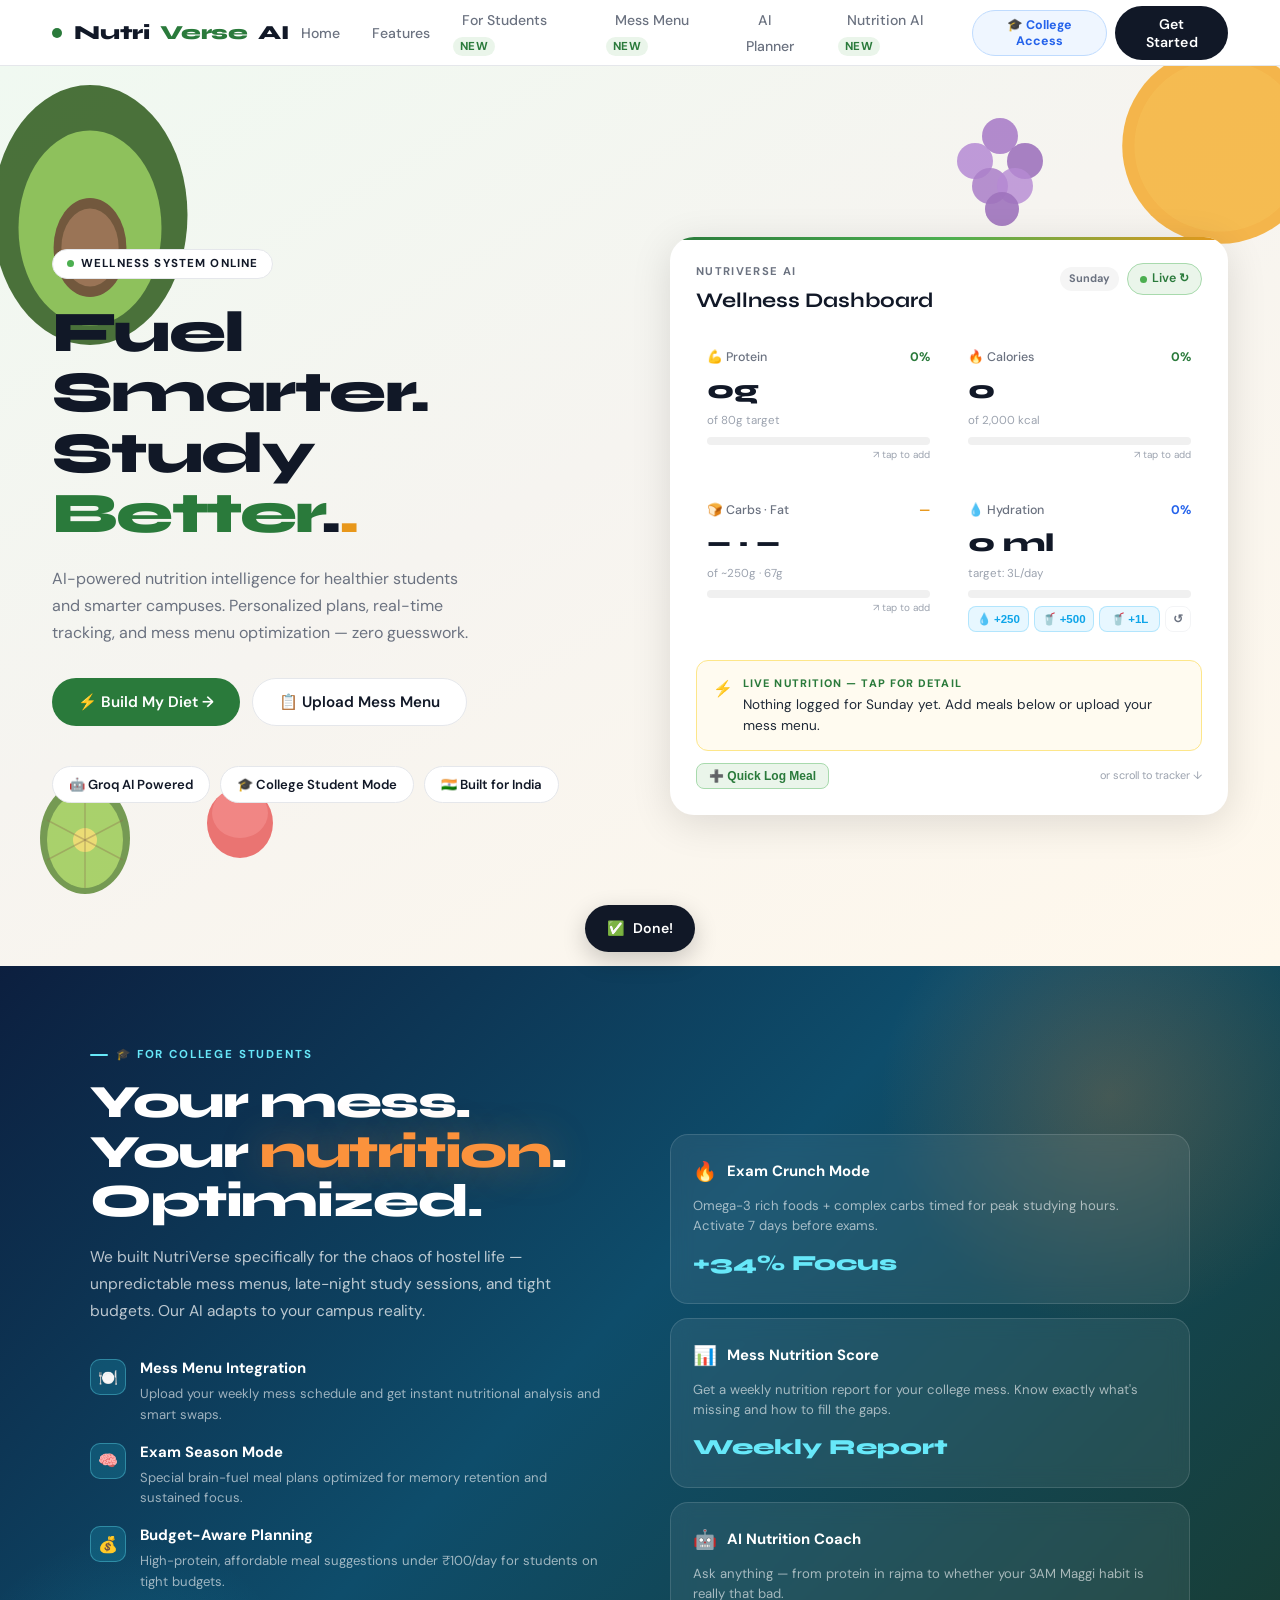
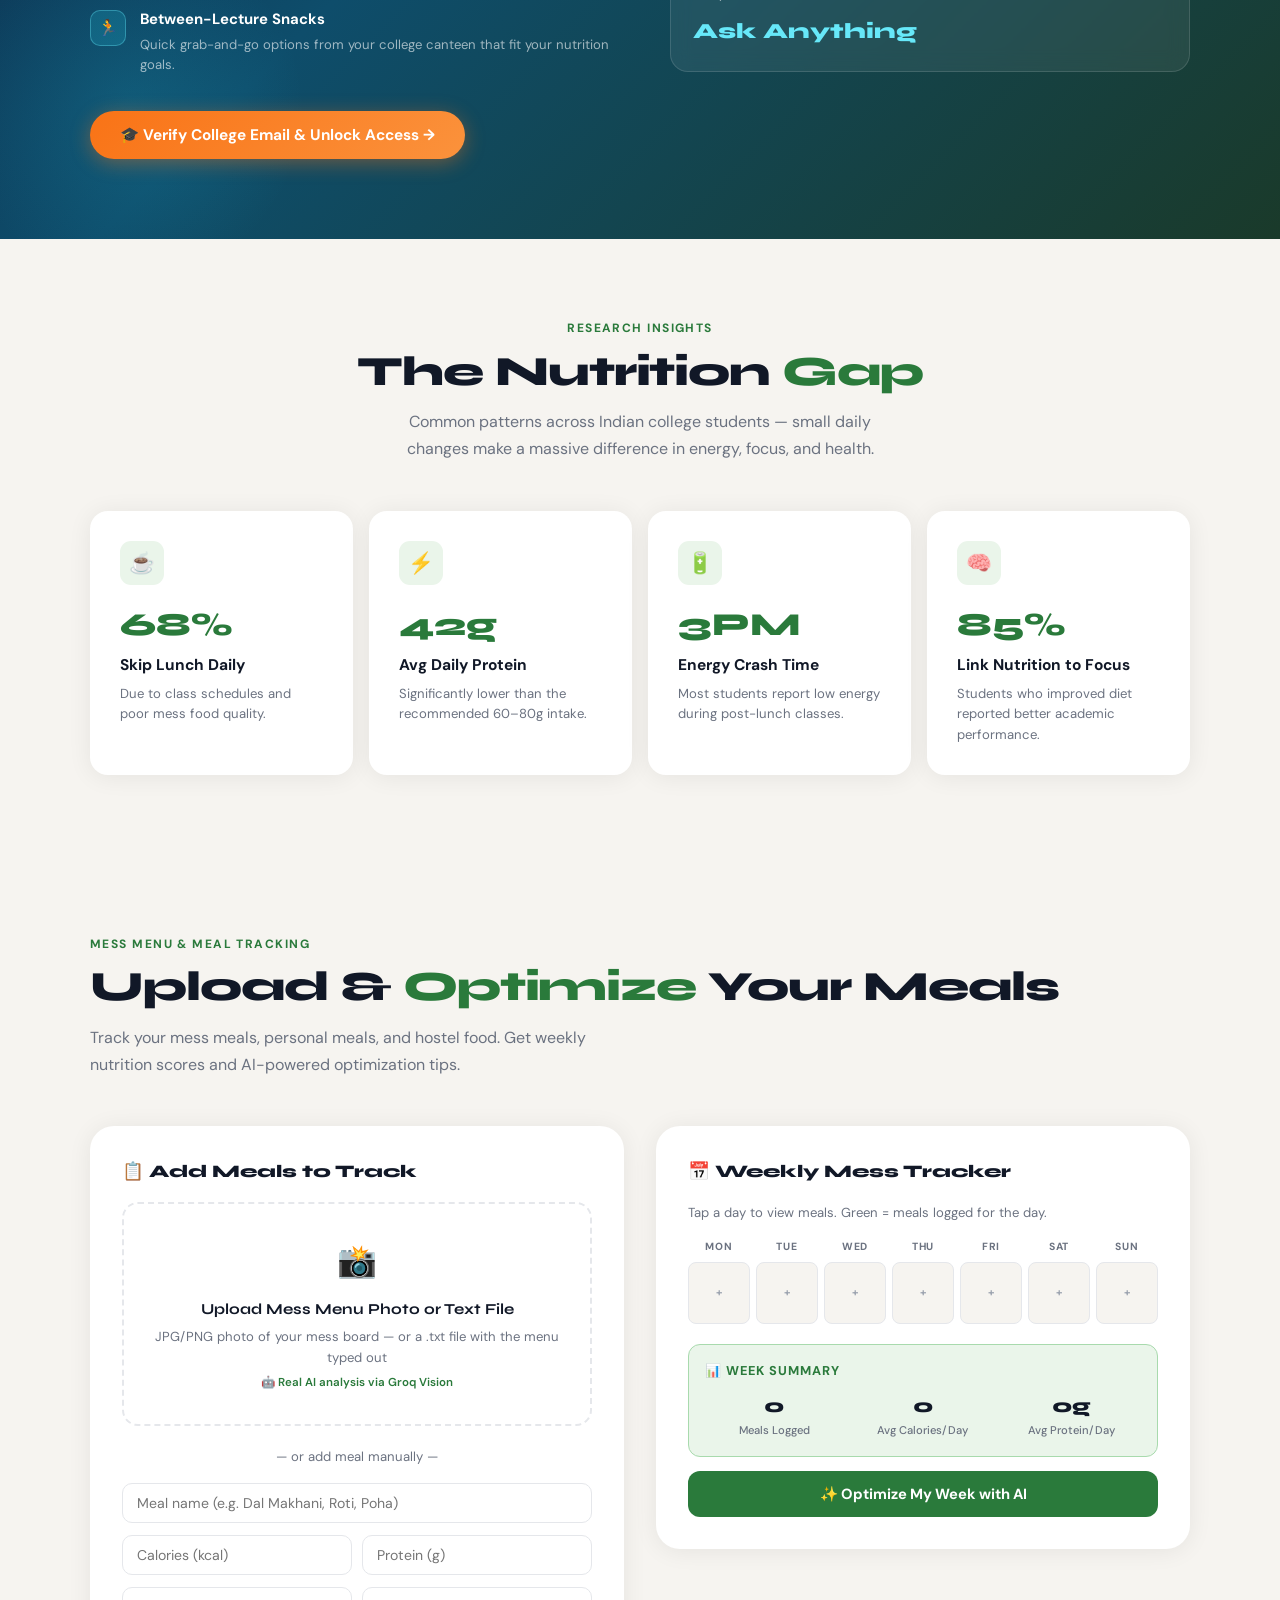
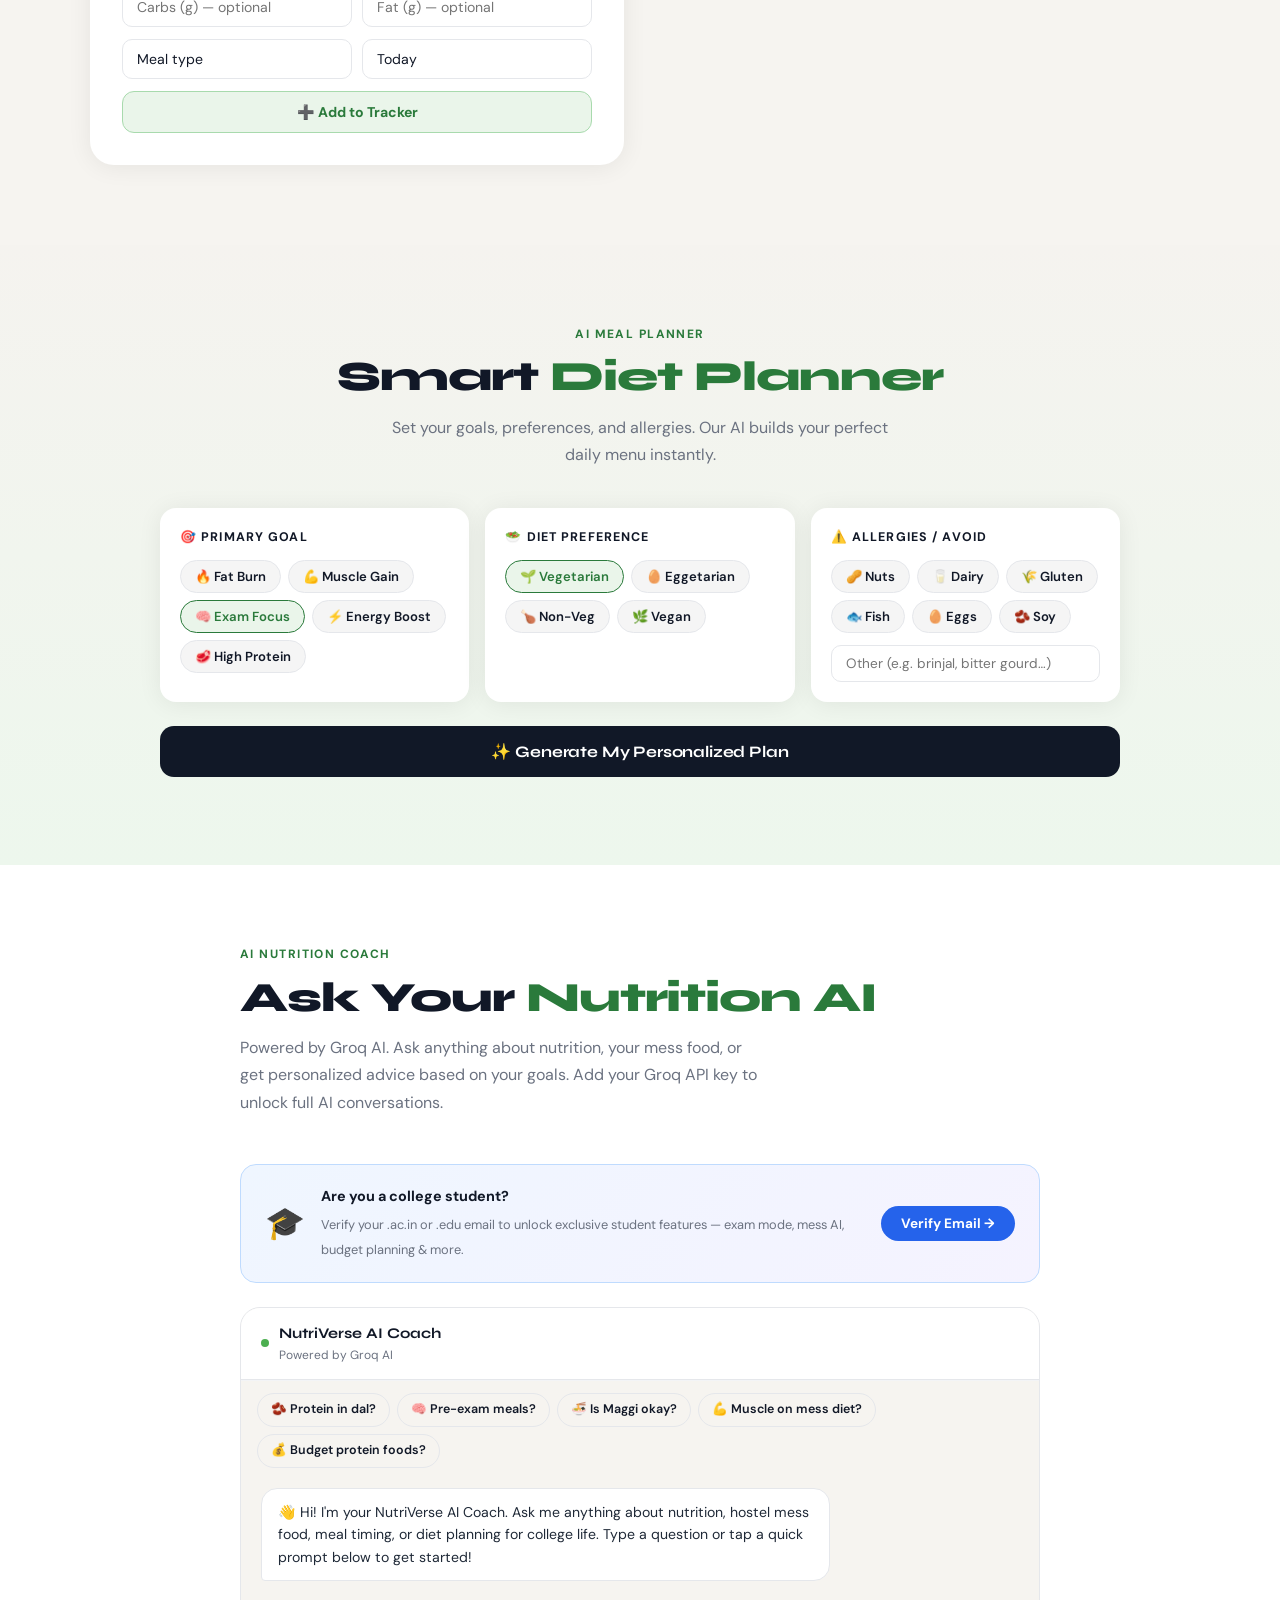
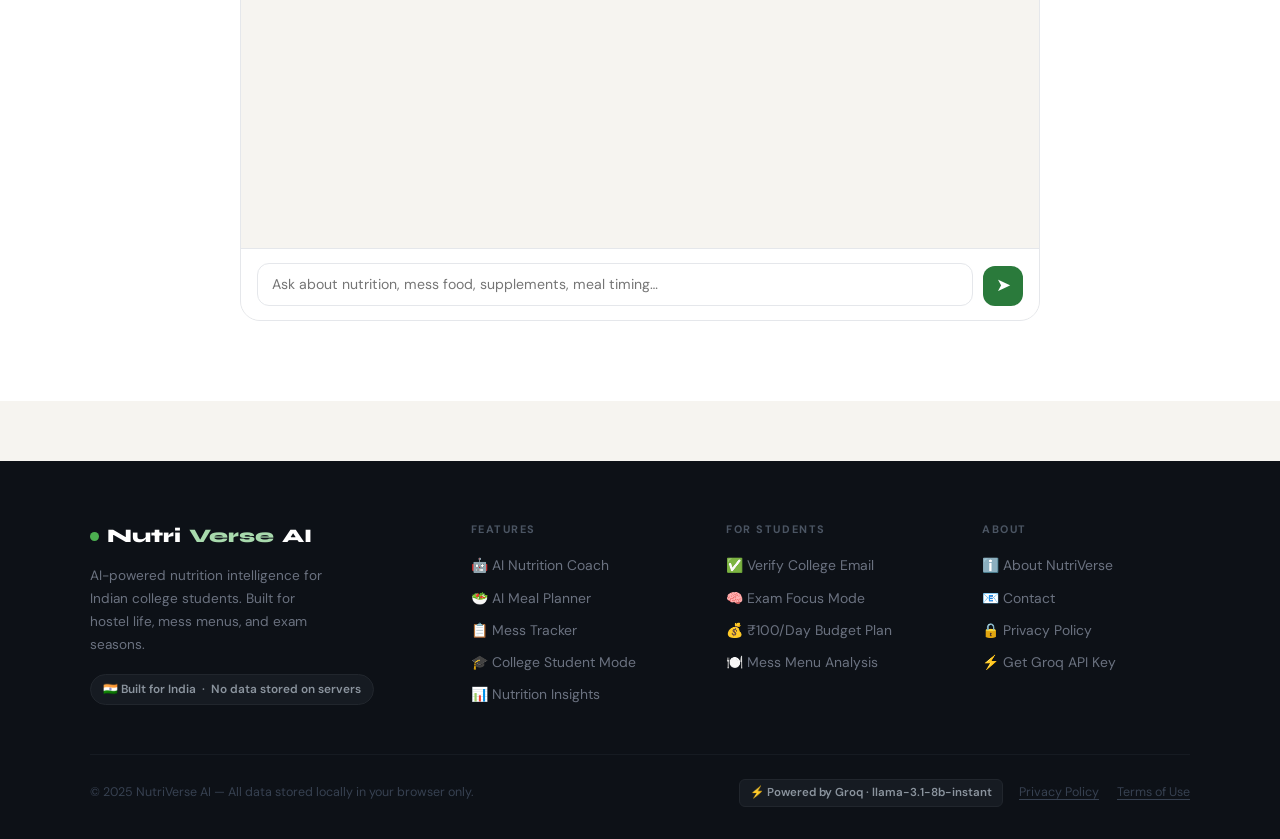
==== commit 139397e1: "feat: comprehensive mobile optimization - Added 480px breakpoint for small phones (iPhone SE etc.) -" ====
--- a/nutriverse-ai-v5.html
+++ b/nutriverse-ai-v5.html
@@ -55,6 +55,17 @@
       line-height: 1.6
     }
 
+    /* Eliminate 300ms tap delay on all interactive elements */
+    a, button, [onclick], input, select, textarea {
+      touch-action: manipulation
+    }
+
+    /* GPU hints for elements that animate */
+    .btn-primary, .btn-secondary, .btn-nav, .gap-card,
+    .campus-mini-card, .hc-metric, .ses-card {
+      will-change: transform
+    }
+
     /* ═══════════════ NAV ═══════════════ */
     nav {
       position: sticky;
@@ -501,12 +512,20 @@
     .prog-fill {
       height: 100%;
       border-radius: 10px;
-      transition: width 0.9s cubic-bezier(.4,0,.2,1)
-    }
-
-    .pg { background: linear-gradient(90deg, #22c55e, #4ade80) }
-    .pa { background: linear-gradient(90deg, #f59e0b, #fbbf24) }
-    .pb { background: linear-gradient(90deg, #38bdf8, #7dd3fc) }
+      transition: width 0.9s cubic-bezier(.4, 0, .2, 1)
+    }
+
+    .pg {
+      background: linear-gradient(90deg, #22c55e, #4ade80)
+    }
+
+    .pa {
+      background: linear-gradient(90deg, #f59e0b, #fbbf24)
+    }
+
+    .pb {
+      background: linear-gradient(90deg, #38bdf8, #7dd3fc)
+    }
 
     /* Interactive metric tile */
     .hc-metric {
@@ -518,21 +537,28 @@
       transition: all .2s;
       background: transparent
     }
+
     .hc-metric:hover {
-      background: rgba(16,185,129,.05);
-      border-color: rgba(16,185,129,.18);
+      background: rgba(16, 185, 129, .05);
+      border-color: rgba(16, 185, 129, .18);
       transform: translateY(-1px)
     }
+
     .hc-metric.expanded {
-      background: rgba(16,185,129,.06);
+      background: rgba(16, 185, 129, .06);
       border-color: var(--green-xl);
     }
+
     .hc-metric-quick {
       display: none;
       margin-top: 8px;
       animation: fadeSlide .2s ease
     }
-    .hc-metric.expanded .hc-metric-quick { display: block }
+
+    .hc-metric.expanded .hc-metric-quick {
+      display: block
+    }
+
     .hcq-input {
       width: 100%;
       box-sizing: border-box;
@@ -545,7 +571,11 @@
       color: var(--dark);
       margin-bottom: 5px
     }
-    .hcq-input:focus { border-color: var(--green) }
+
+    .hcq-input:focus {
+      border-color: var(--green)
+    }
+
     .hcq-add {
       width: 100%;
       padding: 5px 0;
@@ -558,35 +588,44 @@
       cursor: pointer;
       transition: background .2s
     }
-    .hcq-add:hover { background: var(--green-d) }
+
+    .hcq-add:hover {
+      background: var(--green-d)
+    }
+
     .hc-tip {
       font-size: 0.62rem;
       color: var(--muted-l);
       margin-top: 2px;
       text-align: right
     }
+
     /* Quick log panel at bottom of card */
     .ql-panel {
       overflow: hidden;
       max-height: 0;
-      transition: max-height .35s cubic-bezier(.4,0,.2,1), opacity .25s;
+      transition: max-height .35s cubic-bezier(.4, 0, .2, 1), opacity .25s;
       opacity: 0
     }
+
     .ql-panel.open {
       max-height: 220px;
       opacity: 1
     }
+
     .ql-panel-inner {
       border-top: 1px solid var(--border-l);
       padding-top: 12px;
       margin-top: 12px
     }
+
     .ql-row {
       display: grid;
       grid-template-columns: 1fr 1fr;
       gap: 6px;
       margin-bottom: 6px
     }
+
     .ql-inp {
       padding: 6px 9px;
       border: 1.5px solid var(--border-l);
@@ -599,8 +638,15 @@
       box-sizing: border-box;
       transition: border .2s
     }
-    .ql-inp:focus { border-color: var(--green) }
-    .ql-inp.full { grid-column: 1/-1 }
+
+    .ql-inp:focus {
+      border-color: var(--green)
+    }
+
+    .ql-inp.full {
+      grid-column: 1/-1
+    }
+
     .ql-btn {
       width: 100%;
       padding: 8px;
@@ -613,17 +659,40 @@
       cursor: pointer;
       transition: opacity .2s
     }
-    .ql-btn:hover { opacity: .88 }
+
+    .ql-btn:hover {
+      opacity: .88
+    }
+
     @keyframes fadeSlide {
-      from { opacity: 0; transform: translateY(-4px) }
-      to   { opacity: 1; transform: none }
-    }
+      from {
+        opacity: 0;
+        transform: translateY(-4px)
+      }
+
+      to {
+        opacity: 1;
+        transform: none
+      }
+    }
+
     @keyframes popVal {
-      0%   { transform: scale(1) }
-      40%  { transform: scale(1.12) }
-      100% { transform: scale(1) }
-    }
-    .pop { animation: popVal .4s ease }
+      0% {
+        transform: scale(1)
+      }
+
+      40% {
+        transform: scale(1.12)
+      }
+
+      100% {
+        transform: scale(1)
+      }
+    }
+
+    .pop {
+      animation: popVal .4s ease
+    }
 
     .ai-insight-mini {
       background: #FFFBF0;
@@ -3042,9 +3111,16 @@
       }
     }
 
+    /* ── Tablet / large phone ── */
     @media(max-width:768px) {
+      /* Nav */
       nav {
-        padding: 0 20px
+        padding: 0 16px;
+        height: 60px
+      }
+
+      .mobile-menu {
+        top: 60px
       }
 
       .nav-links {
@@ -3055,39 +3131,118 @@
         display: flex
       }
 
+      /* Hide "College Access" & "Get Started" in nav on mobile — available in mobile menu */
+      .nav-student-btn,
+      .nav-student-verified,
+      .btn-nav {
+        display: none !important
+      }
+
+      /* Remove heavy blur from nav — main choppiness culprit on mobile */
+      nav {
+        backdrop-filter: none;
+        -webkit-backdrop-filter: none;
+        background: rgba(255,255,255,0.99)
+      }
+
+      /* Mobile menu — remove heavy blur too */
+      .mobile-menu {
+        backdrop-filter: none;
+        -webkit-backdrop-filter: none;
+        background: #fff
+      }
+
+      /* Sections */
       .section,
       .campus-section,
       .mess-section,
       .planner-section,
       .ai-section,
       .gap-section {
-        padding: 60px 20px
-      }
-
+        padding: 52px 16px
+      }
+
+      /* Hero */
       .hero {
-        padding: 80px 20px 60px
+        min-height: auto;
+        padding: 76px 16px 52px
       }
 
       .hero h1 {
-        font-size: 2.4rem
-      }
-
+        font-size: 2.2rem
+      }
+
+      .hero-desc {
+        font-size: 0.92rem
+      }
+
+      .hero-btns {
+        flex-direction: column;
+        gap: 10px
+      }
+
+      .btn-primary,
+      .btn-secondary {
+        width: 100%;
+        justify-content: center;
+        text-align: center
+      }
+
+      /* Section titles */
+      .sec-title {
+        font-size: 2rem
+      }
+
+      /* Campus */
+      .campus-section {
+        padding: 52px 16px
+      }
+
+      .campus-title {
+        font-size: 2rem
+      }
+
+      /* Mess upload form — stack two-col rows */
+      .mf-row {
+        grid-template-columns: 1fr
+      }
+
+      /* Weekly mess grid — scrollable instead of cramped */
+      .weekly-grid {
+        grid-template-columns: repeat(7, minmax(36px, 1fr));
+        gap: 4px;
+        overflow-x: auto;
+        -webkit-overflow-scrolling: touch
+      }
+
+      .day-label {
+        font-size: 0.6rem
+      }
+
+      /* Prefs */
       .pref-grid {
         grid-template-columns: 1fr
       }
 
+      /* Gap / stats grid */
       .gap-grid {
-        grid-template-columns: 1fr
-      }
-
+        grid-template-columns: 1fr 1fr
+      }
+
+      /* Dashboard metrics */
       .hc-metrics {
-        grid-template-columns: 1fr
+        grid-template-columns: 1fr 1fr
+      }
+
+      /* AI Chat */
+      .chat-msgs {
+        height: 280px
       }
 
       .quick-prompts {
         flex-wrap: nowrap;
         overflow-x: auto;
-        padding-bottom: 4px;
+        padding-bottom: 6px;
         -webkit-overflow-scrolling: touch;
         scrollbar-width: none
       }
@@ -3096,16 +3251,214 @@
         display: none
       }
 
+      /* Meal planner */
       .plan-acts {
         flex-wrap: wrap
       }
 
-      .campus-section {
-        padding: 60px 20px
+      .meal-row {
+        flex-wrap: wrap;
+        gap: 8px
+      }
+
+      .meal-macros {
+        gap: 10px
+      }
+
+      /* Modal */
+      .modal {
+        padding: 28px 20px
+      }
+
+      /* Week summary */
+      .ws-stats {
+        grid-template-columns: repeat(3, 1fr)
+      }
+
+      /* Footer */
+      .footer-top {
+        grid-template-columns: 1fr 1fr
+      }
+
+      footer {
+        padding: 48px 16px 24px
+      }
+
+      /* Reduce heavy animations on mobile for performance */
+      .gap-card:hover,
+      .campus-mini-card:hover,
+      .ses-card:hover {
+        transform: none
+      }
+
+      /* Hide large decorative fruits on mobile to prevent text overlap */
+      .hero-fruits {
+        display: none
+      }
+
+      /* Ensure all horizontal overflow is clipped */
+      body {
+        overflow-x: hidden
+      }
+    }
+
+    /* ── Small phones (≤480px) ── */
+    @media(max-width:480px) {
+      /* Nav */
+      nav {
+        padding: 0 14px
+      }
+
+      /* Hero */
+      .hero h1 {
+        font-size: 1.9rem
+      }
+
+      .hero-stats {
+        gap: 7px
+      }
+
+      .h-stat {
+        font-size: 0.75rem;
+        padding: 6px 12px
+      }
+
+      /* Section titles */
+      .sec-title {
+        font-size: 1.75rem
       }
 
       .campus-title {
-        font-size: 2.1rem
+        font-size: 1.75rem
+      }
+
+      /* Gap grid: single column */
+      .gap-grid {
+        grid-template-columns: 1fr
+      }
+
+      /* Dashboard metrics: single column */
+      .hc-metrics {
+        grid-template-columns: 1fr
+      }
+
+      /* Mess upload card */
+      .mess-upload-card,
+      .mess-weekly-card {
+        padding: 20px 16px
+      }
+
+      /* Weekly grid — make dots a bit bigger, horizontally scrollable */
+      .weekly-grid {
+        gap: 3px
+      }
+
+      .day-dot {
+        font-size: 0.62rem;
+        border-radius: 6px
+      }
+
+      /* AI chat height */
+      .chat-msgs {
+        height: 240px
+      }
+
+      /* Plan head */
+      .plan-head {
+        flex-direction: column
+      }
+
+      .plan-cals {
+        text-align: left
+      }
+
+      /* Daily plan */
+      .daily-plan {
+        padding: 20px 16px
+      }
+
+      .meal-row {
+        flex-direction: column;
+        align-items: flex-start;
+        gap: 6px
+      }
+
+      .meal-macros {
+        text-align: left;
+        gap: 16px
+      }
+
+      /* Planner pref cards */
+      .pref-card {
+        padding: 14px 16px
+      }
+
+      /* Chips */
+      .chip {
+        padding: 6px 11px;
+        font-size: 0.78rem
+      }
+
+      /* Verify modal */
+      .verify-modal {
+        padding: 28px 20px 24px
+      }
+
+      /* Toast: full width on very small screens */
+      .toast {
+        left: 12px;
+        right: 12px;
+        transform: translateX(0) translateY(80px);
+        white-space: normal;
+        text-align: center;
+        justify-content: center
+      }
+
+      .toast.show {
+        transform: translateX(0) translateY(0)
+      }
+
+      /* Week summary */
+      .ws-stats {
+        grid-template-columns: 1fr 1fr 1fr
+      }
+
+      /* Footer */
+      .footer-top {
+        grid-template-columns: 1fr
+      }
+
+      footer {
+        padding: 40px 14px 20px
+      }
+
+      .footer-bottom {
+        flex-direction: column;
+        align-items: flex-start;
+        gap: 8px
+      }
+
+      /* Campus mini cards */
+      .campus-mini-card {
+        padding: 16px
+      }
+
+      /* API key bar */
+      .api-key-bar {
+        flex-direction: column;
+        align-items: flex-start;
+        gap: 10px
+      }
+
+      .api-key-input-wrap {
+        width: 100%;
+        min-width: unset
+      }
+
+      /* College banner */
+      .college-banner {
+        flex-direction: column;
+        gap: 10px
       }
     }
   </style>
@@ -3146,8 +3499,8 @@
     <a onclick="scrollToSection('ai-chat');closeMobileMenu()">🤖 Nutrition AI Coach</a>
     <a onclick="scrollToSection('features');closeMobileMenu()">📊 Nutrition Insights</a>
     <div class="mm-divider"></div>
-    <a class="mm-college-btn" onclick="openVerifyModal();closeMobileMenu()">🎓 Verify College Email — Unlock Student
-      Access</a>
+    <a onclick="scrollToSection('planner');closeMobileMenu()" style="background:var(--dark);color:#fff;border-radius:12px;justify-content:center;font-size:0.9rem;margin-bottom:6px">⚡ Get Started — Build My Diet</a>
+    <a class="mm-college-btn" onclick="openVerifyModal();closeMobileMenu()">🎓 Verify College Email — Unlock Student Access</a>
   </div>
 
   <!-- ════════════════ HERO ════════════════ -->
@@ -3224,7 +3577,9 @@
               <div class="hc-title">Wellness Dashboard</div>
             </div>
             <div style="display:flex;gap:8px;align-items:center">
-              <div id="ds-today-tag" style="font-size:0.68rem;font-weight:700;color:var(--muted);background:#F5F5F5;padding:3px 9px;border-radius:50px">Today</div>
+              <div id="ds-today-tag"
+                style="font-size:0.68rem;font-weight:700;color:var(--muted);background:#F5F5F5;padding:3px 9px;border-radius:50px">
+                Today</div>
               <div class="live-chip" onclick="refreshDashboard()"><span class="live-dot2"></span> Live ↻</div>
             </div>
           </div>
@@ -3240,11 +3595,15 @@
               </div>
               <div class="hc-m-val" id="prot-val">0g</div>
               <div class="hc-m-sub" id="prot-sub">of 80g target</div>
-              <div class="prog"><div class="prog-fill pg" id="prot-bar" style="width:0%"></div></div>
+              <div class="prog">
+                <div class="prog-fill pg" id="prot-bar" style="width:0%"></div>
+              </div>
               <div class="hc-tip">↗ tap to add</div>
               <div class="hc-metric-quick">
-                <input class="hcq-input" id="ql-prot-val" type="number" placeholder="Protein (g) you ate" min="0" onkeydown="if(event.key==='Enter')quickAddNutrient('prot')" />
-                <button class="hcq-add" onclick="event.stopPropagation();quickAddNutrient('prot')">+ Add Protein</button>
+                <input class="hcq-input" id="ql-prot-val" type="number" placeholder="Protein (g) you ate" min="0"
+                  onkeydown="if(event.key==='Enter')quickAddNutrient('prot')" />
+                <button class="hcq-add" onclick="event.stopPropagation();quickAddNutrient('prot')">+ Add
+                  Protein</button>
               </div>
             </div>
 
@@ -3256,11 +3615,15 @@
               </div>
               <div class="hc-m-val" id="cal-val">0</div>
               <div class="hc-m-sub" id="cal-sub">of 2,000 kcal</div>
-              <div class="prog"><div class="prog-fill pg" id="cal-bar" style="width:0%"></div></div>
+              <div class="prog">
+                <div class="prog-fill pg" id="cal-bar" style="width:0%"></div>
+              </div>
               <div class="hc-tip">↗ tap to add</div>
               <div class="hc-metric-quick">
-                <input class="hcq-input" id="ql-cal-val" type="number" placeholder="Calories (kcal) eaten" min="0" onkeydown="if(event.key==='Enter')quickAddNutrient('cal')" />
-                <button class="hcq-add" onclick="event.stopPropagation();quickAddNutrient('cal')">+ Add Calories</button>
+                <input class="hcq-input" id="ql-cal-val" type="number" placeholder="Calories (kcal) eaten" min="0"
+                  onkeydown="if(event.key==='Enter')quickAddNutrient('cal')" />
+                <button class="hcq-add" onclick="event.stopPropagation();quickAddNutrient('cal')">+ Add
+                  Calories</button>
               </div>
             </div>
 
@@ -3272,12 +3635,17 @@
               </div>
               <div class="hc-m-val" id="energy-val">— · —</div>
               <div class="hc-m-sub" id="energy-sub">carbs · fat today</div>
-              <div class="prog"><div class="prog-fill pa" id="energy-bar" style="width:0%"></div></div>
+              <div class="prog">
+                <div class="prog-fill pa" id="energy-bar" style="width:0%"></div>
+              </div>
               <div class="hc-tip">↗ tap to add</div>
               <div class="hc-metric-quick">
-                <input class="hcq-input" id="ql-carb-val" type="number" placeholder="Carbs (g)" min="0" onkeydown="if(event.key==='Enter')quickAddNutrient('macro')" />
-                <input class="hcq-input" id="ql-fat-val" type="number" placeholder="Fat (g)" min="0" onkeydown="if(event.key==='Enter')quickAddNutrient('macro')" />
-                <button class="hcq-add" onclick="event.stopPropagation();quickAddNutrient('macro')">+ Add Macros</button>
+                <input class="hcq-input" id="ql-carb-val" type="number" placeholder="Carbs (g)" min="0"
+                  onkeydown="if(event.key==='Enter')quickAddNutrient('macro')" />
+                <input class="hcq-input" id="ql-fat-val" type="number" placeholder="Fat (g)" min="0"
+                  onkeydown="if(event.key==='Enter')quickAddNutrient('macro')" />
+                <button class="hcq-add" onclick="event.stopPropagation();quickAddNutrient('macro')">+ Add
+                  Macros</button>
               </div>
             </div>
 
@@ -3289,12 +3657,22 @@
               </div>
               <div class="hc-m-val" id="hydra-val">0 ml</div>
               <div class="hc-m-sub">target: 3L/day</div>
-              <div class="prog"><div class="prog-fill pb" id="hydra-bar" style="width:0%"></div></div>
+              <div class="prog">
+                <div class="prog-fill pb" id="hydra-bar" style="width:0%"></div>
+              </div>
               <div style="display:flex;gap:5px;margin-top:8px">
-                <button onclick="addWater(250)" style="flex:1;padding:5px 0;font-size:0.72rem;font-weight:700;background:rgba(56,189,248,.12);border:1px solid rgba(56,189,248,.3);border-radius:8px;color:#0ea5e9;cursor:pointer">💧 +250</button>
-                <button onclick="addWater(500)" style="flex:1;padding:5px 0;font-size:0.72rem;font-weight:700;background:rgba(56,189,248,.12);border:1px solid rgba(56,189,248,.3);border-radius:8px;color:#0ea5e9;cursor:pointer">🥤 +500</button>
-                <button onclick="addWater(1000)" style="flex:1;padding:5px 0;font-size:0.72rem;font-weight:700;background:rgba(56,189,248,.12);border:1px solid rgba(56,189,248,.3);border-radius:8px;color:#0ea5e9;cursor:pointer">🥤 +1L</button>
-                <button onclick="resetWater()" style="flex:0;padding:5px 7px;font-size:0.72rem;font-weight:700;background:transparent;border:1px solid var(--border-l);border-radius:8px;color:var(--muted);cursor:pointer" title="Reset">↺</button>
+                <button onclick="addWater(250)"
+                  style="flex:1;padding:5px 0;font-size:0.72rem;font-weight:700;background:rgba(56,189,248,.12);border:1px solid rgba(56,189,248,.3);border-radius:8px;color:#0ea5e9;cursor:pointer">💧
+                  +250</button>
+                <button onclick="addWater(500)"
+                  style="flex:1;padding:5px 0;font-size:0.72rem;font-weight:700;background:rgba(56,189,248,.12);border:1px solid rgba(56,189,248,.3);border-radius:8px;color:#0ea5e9;cursor:pointer">🥤
+                  +500</button>
+                <button onclick="addWater(1000)"
+                  style="flex:1;padding:5px 0;font-size:0.72rem;font-weight:700;background:rgba(56,189,248,.12);border:1px solid rgba(56,189,248,.3);border-radius:8px;color:#0ea5e9;cursor:pointer">🥤
+                  +1L</button>
+                <button onclick="resetWater()"
+                  style="flex:0;padding:5px 7px;font-size:0.72rem;font-weight:700;background:transparent;border:1px solid var(--border-l);border-radius:8px;color:var(--muted);cursor:pointer"
+                  title="Reset">↺</button>
               </div>
             </div>
 
@@ -3305,22 +3683,26 @@
             <div class="ai-icon">⚡</div>
             <div>
               <div class="ai-tag">Live Nutrition — tap for detail</div>
-              <div class="ai-text" id="insight-text">Add meals below or click any tile above to log nutrition instantly.</div>
+              <div class="ai-text" id="insight-text">Add meals below or click any tile above to log nutrition instantly.
+              </div>
             </div>
           </div>
 
           <!-- Quick Log Meal panel (collapsed by default) -->
           <div class="ql-panel" id="ql-panel">
             <div class="ql-panel-inner">
-              <div style="font-size:0.72rem;font-weight:800;text-transform:uppercase;letter-spacing:.08em;color:var(--green);margin-bottom:8px">⚡ Quick Log a Meal</div>
-              <input class="ql-inp ql-full" id="ql-name" placeholder="Meal name (e.g. Dal Rice, Paneer)" style="grid-column:1/-1;margin-bottom:6px" />
+              <div
+                style="font-size:0.72rem;font-weight:800;text-transform:uppercase;letter-spacing:.08em;color:var(--green);margin-bottom:8px">
+                ⚡ Quick Log a Meal</div>
+              <input class="ql-inp ql-full" id="ql-name" placeholder="Meal name (e.g. Dal Rice, Paneer)"
+                style="grid-column:1/-1;margin-bottom:6px" />
               <div class="ql-row">
-                <input class="ql-inp" id="ql-cal"  type="number" placeholder="Kcal" min="0" />
+                <input class="ql-inp" id="ql-cal" type="number" placeholder="Kcal" min="0" />
                 <input class="ql-inp" id="ql-prot" type="number" placeholder="Protein (g)" min="0" />
               </div>
               <div class="ql-row">
                 <input class="ql-inp" id="ql-carb" type="number" placeholder="Carbs (g)" min="0" />
-                <input class="ql-inp" id="ql-fat"  type="number" placeholder="Fat (g)" min="0" />
+                <input class="ql-inp" id="ql-fat" type="number" placeholder="Fat (g)" min="0" />
               </div>
               <button class="ql-btn" onclick="quickLogMeal()">➕ Add to Today's Tracker</button>
             </div>
@@ -3328,7 +3710,9 @@
 
           <!-- Card footer row -->
           <div style="display:flex;justify-content:space-between;align-items:center;margin-top:12px">
-            <button onclick="toggleQuickLog()" style="font-size:0.75rem;font-weight:700;color:var(--green);background:var(--green-bg);border:1px solid var(--green-xl);border-radius:8px;padding:5px 12px;cursor:pointer;transition:all .2s" id="ql-toggle-btn">➕ Quick Log Meal</button>
+            <button onclick="toggleQuickLog()"
+              style="font-size:0.75rem;font-weight:700;color:var(--green);background:var(--green-bg);border:1px solid var(--green-xl);border-radius:8px;padding:5px 12px;cursor:pointer;transition:all .2s"
+              id="ql-toggle-btn">➕ Quick Log Meal</button>
             <span style="font-size:0.68rem;color:var(--muted-l)">or scroll to tracker ↓</span>
           </div>
 
@@ -3460,11 +3844,13 @@
           <h3 style="font-family:var(--font);font-size:1.1rem;font-weight:800;color:var(--dark);margin-bottom:16px">📋
             Add Meals to Track</h3>
           <div class="upload-zone" id="upload-zone">
-            <input type="file" class="upload-input" id="menu-file-input" accept=".jpg,.jpeg,.png,.webp,.txt" onchange="handleFileUpload(event)">
+            <input type="file" class="upload-input" id="menu-file-input" accept=".jpg,.jpeg,.png,.webp,.txt"
+              onchange="handleFileUpload(event)">
             <div class="upload-icon">📸</div>
             <div class="upload-title">Upload Mess Menu Photo or Text File</div>
             <div class="upload-desc">JPG/PNG photo of your mess board — or a .txt file with the menu typed out</div>
-            <div style="font-size:0.72rem;color:var(--green);font-weight:600;margin-top:6px">🤖 Real AI analysis via Groq Vision</div>
+            <div style="font-size:0.72rem;color:var(--green);font-weight:600;margin-top:6px">🤖 Real AI analysis via
+              Groq Vision</div>
           </div>
           <div style="text-align:center;font-size:0.82rem;color:var(--muted);margin:10px 0 16px">— or add meal manually
             —</div>
@@ -3628,7 +4014,8 @@
       <div class="plan-acts">
         <button class="btn-save" onclick="savePlan()">💾 Save This Plan</button>
         <button class="btn-share" onclick="sharePlan()">📤 Share Plan</button>
-        <button class="btn-save" id="add-plan-tracker-btn" onclick="addPlanMealsToTracker()" style="background:linear-gradient(135deg,#10b981,#059669)">➕ Add to Today's Tracker</button>
+        <button class="btn-save" id="add-plan-tracker-btn" onclick="addPlanMealsToTracker()"
+          style="background:linear-gradient(135deg,#10b981,#059669)">➕ Add to Today's Tracker</button>
       </div>
     </div>
   </section>
@@ -4028,24 +4415,24 @@
 
     /* ═══ RESOLVE "today" TO A WEEKDAY NAME ═══ */
     function getTodayName() {
-      return ['Sunday','Monday','Tuesday','Wednesday','Thursday','Friday','Saturday'][new Date().getDay()]
+      return ['Sunday', 'Monday', 'Tuesday', 'Wednesday', 'Thursday', 'Friday', 'Saturday'][new Date().getDay()]
     }
 
     /* ═══ CENTRAL DASHBOARD UPDATE ═══ */
     function updateDashboard() {
       const todayName = getTodayName()
       const tdeeData = JSON.parse(localStorage.getItem('nv_tdee') || 'null')
-      const calTarget  = tdeeData ? Math.round(tdeeData.calories) : 2000
-      const protTarget = tdeeData ? Math.round(tdeeData.protein)  : 80
+      const calTarget = tdeeData ? Math.round(tdeeData.calories) : 2000
+      const protTarget = tdeeData ? Math.round(tdeeData.protein) : 80
       const carbTarget = Math.round(calTarget * 0.5 / 4)   // 50% cal from carbs
-      const fatTarget  = Math.round(calTarget * 0.3 / 9)   // 30% cal from fat
+      const fatTarget = Math.round(calTarget * 0.3 / 9)   // 30% cal from fat
 
       // Filter today's meals
       const todayMeals = meals.filter(m => m.day === todayName || m.day === 'today')
-      const totalCal  = todayMeals.reduce((s, m) => s + parseInt(m.cal  || 0), 0)
+      const totalCal = todayMeals.reduce((s, m) => s + parseInt(m.cal || 0), 0)
       const totalProt = todayMeals.reduce((s, m) => s + parseInt(m.prot || 0), 0)
       const totalCarb = todayMeals.reduce((s, m) => s + parseInt(m.carb || 0), 0)
-      const totalFat  = todayMeals.reduce((s, m) => s + parseInt(m.fat  || 0), 0)
+      const totalFat = todayMeals.reduce((s, m) => s + parseInt(m.fat || 0), 0)
 
       // Water
       const waterStore = getWaterStore()
@@ -4054,36 +4441,36 @@
       const waterPct = Math.min(Math.round((waterMl / waterTarget) * 100), 100)
 
       // Percentages (capped at 100)
-      const calPct  = Math.min(Math.round((totalCal  / calTarget)  * 100), 100)
+      const calPct = Math.min(Math.round((totalCal / calTarget) * 100), 100)
       const protPct = Math.min(Math.round((totalProt / protTarget) * 100), 100)
       const carbPct = totalCarb > 0 ? Math.min(Math.round((totalCarb / carbTarget) * 100), 100) : 0
-      const fatPct  = totalFat  > 0 ? Math.min(Math.round((totalFat  / fatTarget)  * 100), 100) : 0
+      const fatPct = totalFat > 0 ? Math.min(Math.round((totalFat / fatTarget) * 100), 100) : 0
       const macroScore = Math.round((carbPct + fatPct) / 2)
 
       // — Protein row —
       document.getElementById('prot-pct').textContent = protPct + '%'
       document.getElementById('prot-val').textContent = totalProt + 'g'
       document.getElementById('prot-sub').textContent = `of ${protTarget}g target`
-      document.getElementById('prot-bar').style.width  = protPct + '%'
+      document.getElementById('prot-bar').style.width = protPct + '%'
 
       // — Calories row —
       document.getElementById('cal-pct').textContent = calPct + '%'
-      document.getElementById('cal-val').textContent  = totalCal.toLocaleString()
-      document.getElementById('cal-sub').textContent  = `of ${calTarget.toLocaleString()} kcal`
-      document.getElementById('cal-bar').style.width  = calPct + '%'
+      document.getElementById('cal-val').textContent = totalCal.toLocaleString()
+      document.getElementById('cal-sub').textContent = `of ${calTarget.toLocaleString()} kcal`
+      document.getElementById('cal-bar').style.width = calPct + '%'
 
       // — Carbs · Fat row —
       document.getElementById('energy-pct').textContent = macroScore > 0 ? macroScore + '%' : '—'
       document.getElementById('energy-val').textContent = totalCarb > 0 || totalFat > 0
         ? `${totalCarb}g · ${totalFat}g` : '— · —'
       document.getElementById('energy-sub').textContent = `of ~${carbTarget}g · ${fatTarget}g`
-      document.getElementById('energy-bar').style.width  = macroScore + '%'
+      document.getElementById('energy-bar').style.width = macroScore + '%'
 
       // — Hydration row —
       const waterLabel = waterMl >= 1000 ? (waterMl / 1000).toFixed(1) + ' L' : waterMl + ' ml'
       document.getElementById('hydra-pct').textContent = waterPct + '%'
       document.getElementById('hydra-val').textContent = waterLabel
-      document.getElementById('hydra-bar').style.width  = waterPct + '%'
+      document.getElementById('hydra-bar').style.width = waterPct + '%'
 
       // — Smart insight —
       let insight
@@ -4107,11 +4494,11 @@
       const tag = document.getElementById('ds-today-tag')
       if (tag) tag.textContent = todayName
 
-      // Flash animation on value elements when they change
-      ;['prot-val','cal-val','energy-val','hydra-val'].forEach(id => {
-        const el = document.getElementById(id)
-        if (el) { el.classList.remove('pop'); void el.offsetWidth; el.classList.add('pop') }
-      })
+        // Flash animation on value elements when they change
+        ;['prot-val', 'cal-val', 'energy-val', 'hydra-val'].forEach(id => {
+          const el = document.getElementById(id)
+          if (el) { el.classList.remove('pop'); void el.offsetWidth; el.classList.add('pop') }
+        })
     }
 
     /* Alias used by the "Live ↻" button — shows a toast too */
@@ -4148,24 +4535,24 @@
         if (!v) { showToast('⚠️', 'Enter a protein amount first'); return }
         mealObj.name = `Quick Protein Log (+${v}g)`
         mealObj.prot = v
-        mealObj.cal  = Math.round(v * 4)   // ~4 kcal per gram protein
+        mealObj.cal = Math.round(v * 4)   // ~4 kcal per gram protein
         document.getElementById('ql-prot-val').value = ''
       } else if (key === 'cal') {
         const v = parseInt(document.getElementById('ql-cal-val').value) || 0
         if (!v) { showToast('⚠️', 'Enter a calorie amount first'); return }
         mealObj.name = `Quick Calorie Log (+${v} kcal)`
-        mealObj.cal  = v
+        mealObj.cal = v
         document.getElementById('ql-cal-val').value = ''
       } else if (key === 'macro') {
         const carb = parseInt(document.getElementById('ql-carb-val').value) || 0
-        const fat  = parseInt(document.getElementById('ql-fat-val').value)  || 0
+        const fat = parseInt(document.getElementById('ql-fat-val').value) || 0
         if (!carb && !fat) { showToast('⚠️', 'Enter carbs or fat first'); return }
         mealObj.name = `Quick Macro Log (${carb}g C · ${fat}g F)`
         mealObj.carb = carb
-        mealObj.fat  = fat
-        mealObj.cal  = Math.round(carb * 4 + fat * 9)
+        mealObj.fat = fat
+        mealObj.cal = Math.round(carb * 4 + fat * 9)
         document.getElementById('ql-carb-val').value = ''
-        document.getElementById('ql-fat-val').value  = ''
+        document.getElementById('ql-fat-val').value = ''
       }
       meals.push(mealObj)
       saveMeals(); renderMealList(); renderWeeklyGrid(); updateWeekSummary(); updateDashboard()
@@ -4180,22 +4567,22 @@
     function quickLogMeal() {
       const name = document.getElementById('ql-name').value.trim()
       if (!name) { showToast('⚠️', 'Enter a meal name'); document.getElementById('ql-name').focus(); return }
-      const cal  = parseInt(document.getElementById('ql-cal').value)  || 0
+      const cal = parseInt(document.getElementById('ql-cal').value) || 0
       const prot = parseInt(document.getElementById('ql-prot').value) || 0
       const carb = parseInt(document.getElementById('ql-carb').value) || 0
-      const fat  = parseInt(document.getElementById('ql-fat').value)  || 0
+      const fat = parseInt(document.getElementById('ql-fat').value) || 0
       const todayName = getTodayName()
       meals.push({ name, cal, prot, carb, fat, type: 'Meal', day: todayName, source: 'Quick Log' })
       saveMeals(); renderMealList(); renderWeeklyGrid(); updateWeekSummary(); updateDashboard()
-      // Clear fields
-      ;['ql-name','ql-cal','ql-prot','ql-carb','ql-fat'].forEach(id => { document.getElementById(id).value = '' })
+        // Clear fields
+        ;['ql-name', 'ql-cal', 'ql-prot', 'ql-carb', 'ql-fat'].forEach(id => { document.getElementById(id).value = '' })
       showToast('✅', `${name} logged! Dashboard updated.`)
     }
 
     /* ═══ TOGGLE QUICK LOG PANEL ═══ */
     function toggleQuickLog() {
       const panel = document.getElementById('ql-panel')
-      const btn   = document.getElementById('ql-toggle-btn')
+      const btn = document.getElementById('ql-toggle-btn')
       const isOpen = panel.classList.toggle('open')
       btn.textContent = isOpen ? '✕ Close' : '➕ Quick Log Meal'
       if (isOpen) setTimeout(() => document.getElementById('ql-name').focus(), 180)
@@ -4421,10 +4808,10 @@
 
     function addMeal() {
       const name = document.getElementById('meal-name-input').value.trim()
-      const cal  = parseInt(document.getElementById('meal-cal-input').value)  || 0
+      const cal = parseInt(document.getElementById('meal-cal-input').value) || 0
       const prot = parseInt(document.getElementById('meal-prot-input').value) || 0
       const carb = parseInt(document.getElementById('meal-carb-input').value) || 0
-      const fat  = parseInt(document.getElementById('meal-fat-input').value)  || 0
+      const fat = parseInt(document.getElementById('meal-fat-input').value) || 0
       const type = document.getElementById('meal-type-input').value || 'Meal'
       const dayRaw = document.getElementById('meal-day-input').value
       // 'today' resolves to today's actual weekday name
@@ -4437,12 +4824,12 @@
       updateWeekSummary()
       updateDashboard()
       document.getElementById('meal-name-input').value = ''
-      document.getElementById('meal-cal-input').value  = ''
+      document.getElementById('meal-cal-input').value = ''
       document.getElementById('meal-prot-input').value = ''
       document.getElementById('meal-carb-input').value = ''
-      document.getElementById('meal-fat-input').value  = ''
+      document.getElementById('meal-fat-input').value = ''
       document.getElementById('meal-type-input').value = ''
-      document.getElementById('meal-day-input').value  = 'today'
+      document.getElementById('meal-day-input').value = 'today'
       showToast('✅', `${name} added — dashboard updated!`)
     }
 
@@ -4479,12 +4866,12 @@
       _lastPlan.meals.forEach(m => {
         meals.push({
           name: m.name,
-          cal:  parseInt(m.kcal  || 0),
+          cal: parseInt(m.kcal || 0),
           prot: parseInt(m.protein || 0),
           carb: parseInt(m.carb || 0),
-          fat:  parseInt(m.fat  || 0),
+          fat: parseInt(m.fat || 0),
           type: m.tag || 'Meal',
-          day:  todayName,
+          day: todayName,
           source: 'AI Plan'
         })
       })
@@ -4601,15 +4988,15 @@
 
           // Try to parse a calorie / protein estimate from the analysis text
           // and offer a one-click import into today's tracker
-          const calMatch  = reply.match(/(\d{3,4})\s*(?:kcal|cal|calories)/i)
+          const calMatch = reply.match(/(\d{3,4})\s*(?:kcal|cal|calories)/i)
           const protMatch = reply.match(/(\d{2,3})\s*g\s*(?:protein|prot)/i)
           const carbMatch = reply.match(/(\d{2,3})\s*g\s*(?:carbs?|carbohydrates?)/i)
-          const fatMatch  = reply.match(/(\d{2,3})\s*g\s*fat/i)
+          const fatMatch = reply.match(/(\d{2,3})\s*g\s*fat/i)
           if (calMatch || protMatch) {
-            const estCal  = calMatch  ? parseInt(calMatch[1])  : 0
+            const estCal = calMatch ? parseInt(calMatch[1]) : 0
             const estProt = protMatch ? parseInt(protMatch[1]) : 0
             const estCarb = carbMatch ? parseInt(carbMatch[1]) : 0
-            const estFat  = fatMatch  ? parseInt(fatMatch[1])  : 0
+            const estFat = fatMatch ? parseInt(fatMatch[1]) : 0
             const importBtn = document.createElement('button')
             importBtn.style.cssText = 'margin-top:12px;padding:8px 16px;background:linear-gradient(135deg,#10b981,#059669);color:#fff;border:none;border-radius:10px;font-weight:700;font-size:0.8rem;cursor:pointer;width:100%'
             importBtn.textContent = `📥 Import estimated nutrition to today’s tracker (${estCal || '?'}kcal · ${estProt || '?'}g P)`
